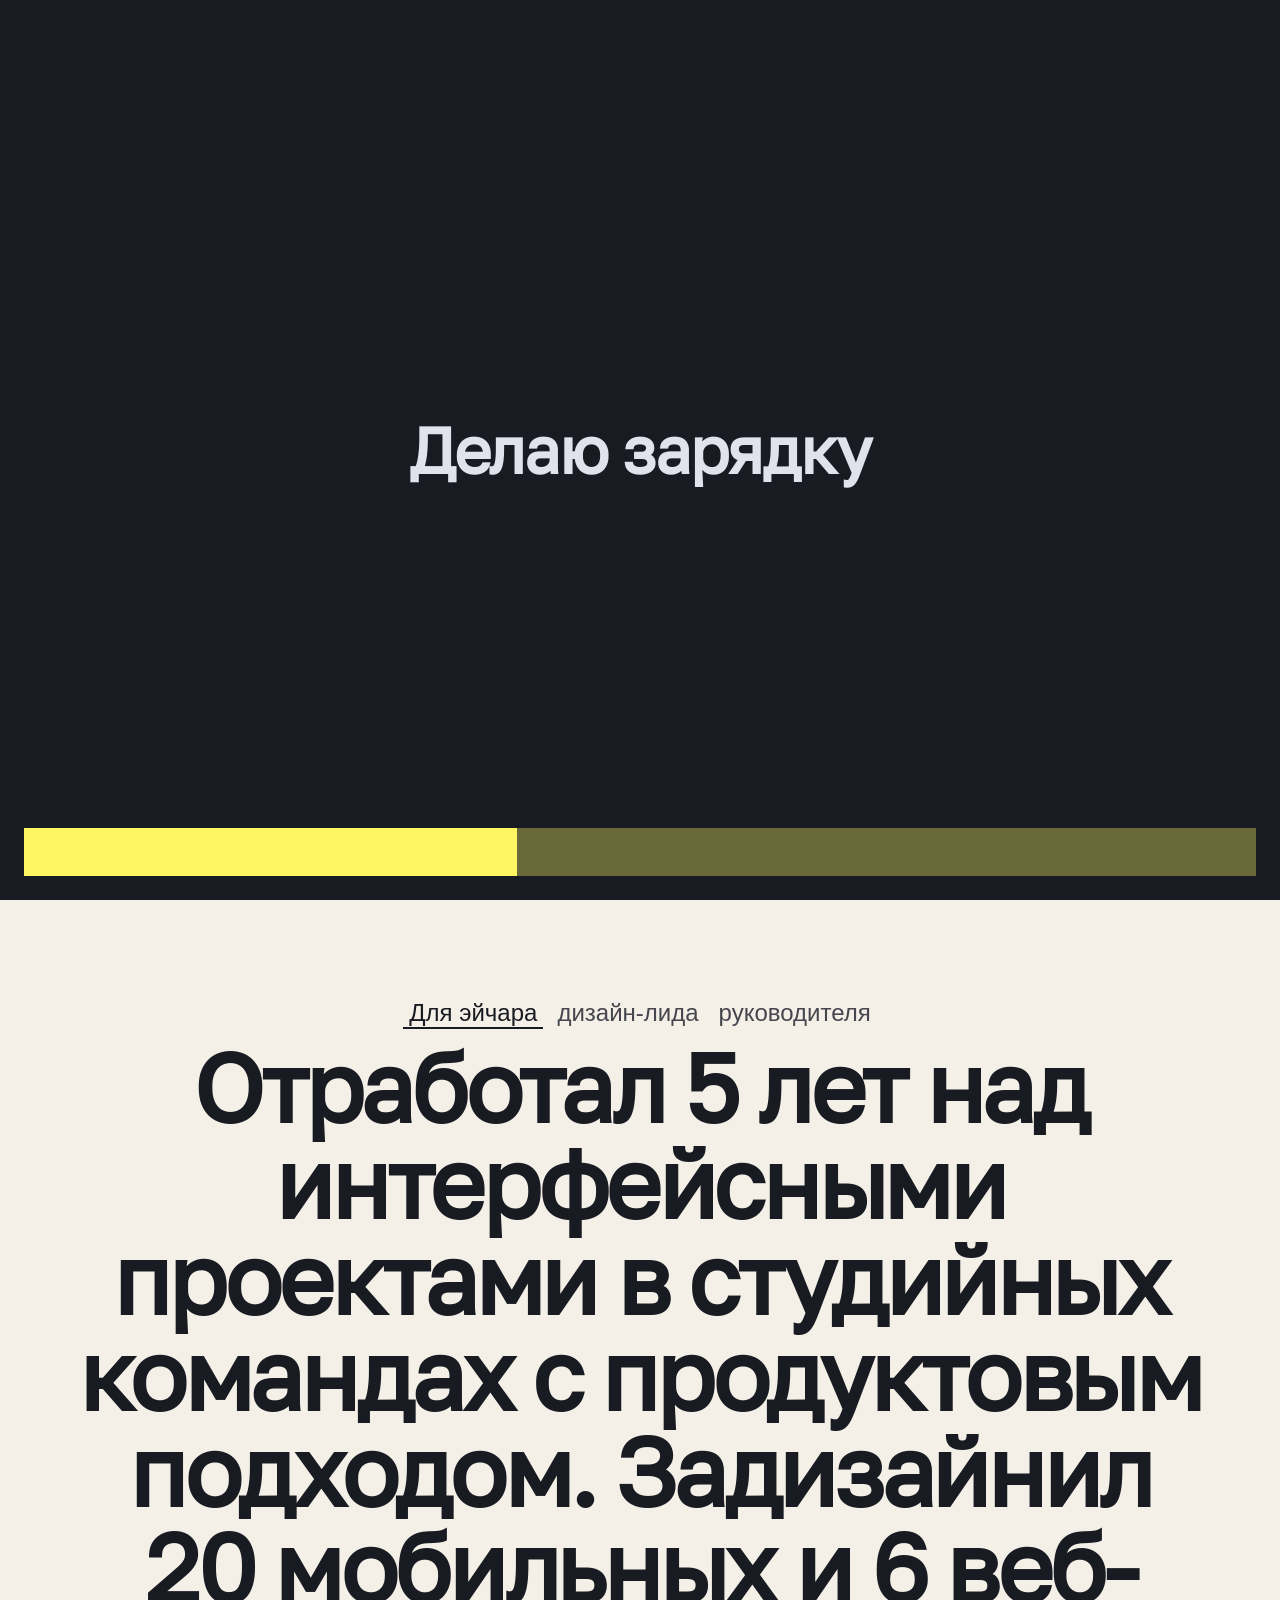
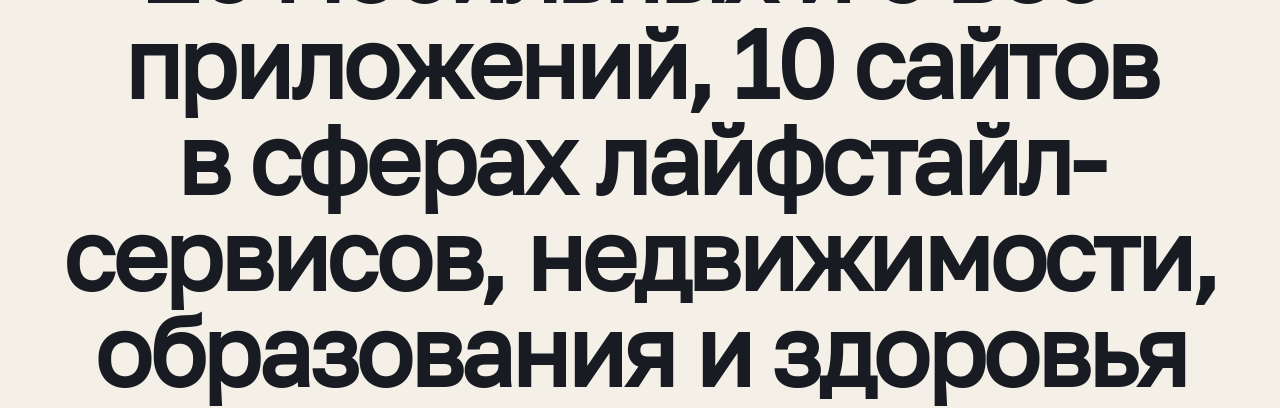
==== index.html @ 65108516 "Add tabbed text display for switching between viewer roles" ====
<!DOCTYPE html>
<html lang="ru">
  <head>
    <title>Евгений Смирнов</title>
    <meta charset="UTF-8" />
    <meta name="viewport" content="width=device-width, initial-scale=1.0" />
    <link rel="stylesheet" href="styles/settings.css" />
    <link rel="stylesheet" href="styles/tokens/palette.css" />
    <link rel="stylesheet" href="styles/tokens/colors.css" />
    <link rel="stylesheet" href="styles/tokens/scales.css" />
    <link rel="stylesheet" href="styles/layout.css" />
    <link rel="stylesheet" href="styles/style.css" />
    <link rel="stylesheet" href="styles/interactive.css" />
  </head>
  <body>
    <div class="overlay loading-screen dark">
      <div class="v-spacer l"></div>
      <div id="status-wrapper">
        <div id="statuses-belt"> 
        </div>
      </div>  
      <div class="progress-bar">
        <div class="progress-indicator"></div>
      </div>
    </div>
    <div id="introduction" class="wrapper ultra-wide">
      <figure id="introduction-video" class="video-player">
        <video class="long" playsinline>
          <source src="assets/video/about.webm" type="video/webm">
          <source src="assets/video/about.mp4" type="video/mp4">
          <p>
            Видео обо мне не загрузилось. Можете посмотреть его на
            <a href="https://youtu.be/fUEUgPn6CEM">YouTube</a>.
          </p>  
        </video>
        <video class="loop" muted autoplay loop playsinline poster="assets/images/LoopPreview.avif">
          <source src="assets/video/aboutLoop.webm" type="video/webm">
          <source src="assets/video/aboutLoop.mp4" type="video/mp4">
          <p>
            Видео обо мне не загрузилось. Можете посмотреть его на
            <a href="https://youtu.be/fUEUgPn6CEM">YouTube</a>.
          </p>  
        </video>
        <div class="video-controls">
          <button type="button" class="video-play-toggle" aria-label="Play">
            <div class="button-icons-wrapper">
            <svg id="play" xmlns="http://www.w3.org/2000/svg" fill="none" viewBox="1 0 64 64"><path fill="#fff" d="M20.935 47.023V16.577q0-1.06.68-1.674a2.3 2.3 0 0 1 1.584-.613 2.6 2.6 0 0 1 1.23.313L48.384 29.91q.523.366.79.83.27.463.27 1.06 0 .598-.27 1.06-.267.465-.79.83L24.43 48.997q-.314.164-.621.23a3 3 0 0 1-.611.067q-.904 0-1.583-.601-.68-.602-.68-1.67"/></svg>
            <svg id="pause" xmlns="http://www.w3.org/2000/svg" fill="none" viewBox="0 0 64 64"><path fill="#fff" d="M41.362 51.4q-1.879 0-3.216-1.339t-1.337-3.219V17.158q0-1.88 1.337-3.22 1.338-1.338 3.216-1.338h3.667q1.878 0 3.212 1.339 1.334 1.34 1.334 3.219v29.684q0 1.88-1.334 3.22-1.334 1.338-3.213 1.338zm-22.385 0q-1.878 0-3.215-1.339t-1.337-3.219V17.158q0-1.88 1.337-3.22Q17.1 12.6 18.977 12.6h3.667q1.88 0 3.213 1.339 1.335 1.34 1.335 3.219v29.684q0 1.88-1.335 3.22-1.334 1.338-3.213 1.338z"/></svg>
            </div>
          </button>
          <p></p>
        </div>
      </figure>
    </div>
    <div class="v-spacer xl"></div>
    <div class="wrapper"> 
      <div class="tablist" role="tablist"> 
        <button id="hr" type="button" role="tab" class="text tab" aria-label="Заголовок для эйчара" aria-selected="true">Для эйчара</button>
        <button id="design-lead" type="button" role="tab" class="text tab" aria-label="Заголовок для дизайн-лида" aria-selected="false">дизайн-лида</button>
        <button id="head-manager" type="button" role="tab" class="text tab" aria-label="Заголовок для руководителя" aria-selected="false">руководителя</button>
      </div>
      <div class="v-spacer s"></div>
      <p id="introduction-display" class="display"></p>
    </div>
    <script src="scripts/loadingScreen.js"></script>
    <script src="scripts/videoPlayer.js"></script>
    <script src="scripts/main.js"></script>
  </body>
</html>
---- styles/settings.css ----
/* Шрифт */

@font-face {
	font-family: 'GolosTextVF';
  src: url('../fonts/golos-text_vf.woff2') format('woff2'), url('../fonts/golos-text_vf.woff') format('woff');
	font-weight: normal;
	font-style: normal;
}

:root {
  --density: 1.2;
}

body {
  font-family: 'GolosTextVF';
  font-size: 16px;
  line-height: var(--density);
}


/*html {
  --mobile-viewport-min: 320;
  --mobile-desktop-breakpoint: 768;
  --desktop-viewport-max: 1500;

  --mobile-font-size-min: 16;
  --mobile-font-size-max: 32;
  
  --desktop-font-size-min: 12;
  --desktop-font-size-max: 24;

  font-size: calc(var(--mobile-font-size-min) * 1px);
  line-height: 1.2;

  @media (min-width: 320px) {    
    font-size: calc(var(--mobile-font-size-min) * 1px + (var(--mobile-font-size-max) - var(--mobile-font-size-min)) * ((100vw - var(--mobile-viewport-min) * 1px) / (var(--mobile-desktop-breakpoint) - var(--mobile-viewport-min))));
  }

  @media (min-width: 768px) {    
    font-size: calc(var(--desktop-font-size-min) * 1px + (var(--desktop-font-size-max) - var(--desktop-font-size-min)) * ((100vw - var(--mobile-desktop-breakpoint) * 1px) / (var(--desktop-viewport-max) - var(--mobile-desktop-breakpoint))));
  }

  @media (min-width: 1500px) {    
    font-size: calc(var(--desktop-font-size-max) * 1px);
  }
}*/
---- styles/tokens/palette.css ----
/* Палитра — постоянные цветовые токены, которые называются по цвету и хранят его RGB-значение. На них ссылются семантические токены из colors.css.*/

:root {
  --white: rgb(255, 255, 255);
  --black: rgb(0,0,0);
  --purple: rgb(180,30,210);
  --yellow: rgb(253,246,98);
  --blue-900: rgb(0, 122, 255);
  --blue-100: rgb(152, 204, 255);
  --green-900: rgb(23,128,56);
  --green-100: rgb(156,212,159);
  --gray-900: rgb(25,27,34);
  --gray-800: rgb(46,48,56);
  --gray-700: rgb(69,70,78);
  --gray-600: rgb(92,94,102);
  --gray-500: rgb(117,119,127);
  --gray-400: rgb(143,144,153);
  --gray-300: rgb(170,170,180);
  --gray-200: rgb(197,198,207);
  --gray-100: rgb(226,226,236);
  --gray-100-warm: rgb(244,240,231);
}
---- styles/tokens/colors.css ----
/*Семантические цветовые токены — для чего используются, так и называются. Ссылаются на значение из palette.css*/

:root {
    color-scheme: light;
    --surface: var(--gray-100-warm);
    --on-surface: var(--gray-900);
    --on-surface-variant: var(--gray-700);
    --primary: var(--purple);
    --on-primary: var(--white);
    --available: var(--green-900);
    --link: var(--blue-900);
    --mark: var(--yellow);
    --on-mark: var(--gray-900);
}

.dark {
    color-scheme: dark;
    --surface: var(--gray-900);
    --on-surface: var(--gray-100);
    --on-surface-variant: var(--gray-300);
    --primary: var(--yellow);
    --on-primary: var(--gray-900);
    --available: var(--green-100);
    --link: var(--blue-100);
    --mark: var(--yellow);
    --on-mark: var(--gray-900);
}
---- styles/tokens/scales.css ----
:root {
  --spacer-s: calc(var(--density) * 0.5rem);
  --spacer-m: calc(var(--density) * 1.5rem);
  --spacer-l: calc(var(--density) * 2.5rem);
  --spacer-xl: calc(var(--density) * 5rem);
  --spacer-xxl: calc(var(--density) * 10em);

  --font-weight-emphasis:700;
  --font-weight-default:500;

  --gap-s: 0.5rem;
  --gap-m: 1rem;
  --gap-l: 1.5rem;

  --radius-s: 0.2em;
  --radius-m: 0.3em;
  --radius-pill: 9999px;

  --border-width-s: 1px;
  --border-width-m: 2px;

  --duration-instant: 0s;
  --duration-fast: 0.15s;
  --duration-base: 0.5s;
  --easing-base: ease;
}
---- styles/layout.css ----
.wrapper {
  position: relative;
  width: 100%;
  margin: 0 auto;
  padding: 0 1.5em;
  @media (max-width: 768px) {
    padding: 1em;
  }
  &.ultra-wide {
    padding:0;
  }
}

.text-width {
  max-width: 80%;
  @media (max-width: 768px) {
    max-width: 100%;
  }
} 

.v-spacer {
  display: block; 
  height: var(--spacer-s);

  &.s {
    height: var(--spacer-s);
  }
  &.m {
    height: var(--spacer-m);
    @media (max-width: 768px) {
      height: var(--spacer-s);    
    }
  }
  &.l {
    height: var(--spacer-l);
    @media (max-width: 768px) {
      height: var(--spacer-m);
    }
  }
  &.xl {
    height: var(--spacer-xl);
    @media (max-width: 768px) {
      height: var(--spacer-l);
    }
  }
  &.xxl {
    height: var(--spacer-xxl);
    @media (max-width: 768px) {
      height: var(--spacer-xl);
    }
  }
}

.overlay {
  position: fixed;
  padding: 1.5em;
  inset: 0;
  width: 100%;
  height: 100vh;
  background-color: var(--surface);
  color: var(--on-surface);
  text-align: center;
  z-index: 9999;
  pointer-events: auto;
  &.loading-screen {
    display: flex;
    flex-direction: column;
    justify-content: space-between;
    align-items: center;
  }
  &.contacts {
    display: flex;
    flex-direction: column;
    justify-content: center;
    align-items: center;
  }
  &.error {
  }
}
---- styles/style.css ----
* {
  box-sizing: border-box;
}

body {
  margin: 0;
  color: var(--on-surface);
  background-color: var(--surface);
  scroll-behavior: smooth;
  
  &.is-loading {
    overflow: hidden;
    height: 100vh;
    touch-action: none;

    & .video-player {
      pointer-events: none;
    }
  }
}

figure {
  margin: 0;
}

video {
  width: 100%;
  height: 100%;
  object-fit: cover;
}

h1,
h2,
h3,
h4,
h5,
h6 {
  margin: 0;
  font-weight: var(--font-weight-emphasis);
}

h1 {
  font-size: 4em;
  letter-spacing: -0.02em;
  line-height: calc(var(--density) / 1.2);
  margin-bottom: 0.5em;

  @media (max-width: 768px) {
    font-size: 1.5em;
  }
}

h2 {
  font-size: 2.25em;
  line-height: calc(var(--density) / 1.2);
  margin-bottom: 0.5em;
}

h3 {
  font-size: 1em;
  line-height: var(--density);
}

p {
  margin-top: 0;
  margin-bottom: calc(var(--density) * 0.4em);

  &.loud {
    font-size: 2.25em;
    line-height: 1.2;
  }

  &.display {
    font-size: 6em;
    line-height: 1;
    letter-spacing: -0.035em;
    font-weight: var(--font-weight-emphasis);

    @media (max-width: 767px) {
      &.display {
        font-size: 3em;
        letter-spacing: -0.02em;
      }
    }

    @media (max-width: 548px) {
      &.display {
        font-size: 2.5em;
      }
    }
  }
}

a {
  color: var(--on-surface);
  text-decoration: underline;
  will-change: color;
  text-decoration-thickness: var(--border-width-s);
  text-underline-offset: 0.2em;
  text-decoration-skip-ink: none;
  text-decoration-color: color-mix(in srgb, var(--on-surface) 35%, transparent);
  transition:
  color var(--duration-fast) var(--easing-base),
  text-decoration var(--duration-fast) var(--easing-base);

  &:hover {
    color: var(--primary);
    text-decoration-color: var(--primary);
    transition:
      color var(--duration-instant) var(--easing-base),
      text-decoration var(--duration-instant) var(--easing-base);
  }
}

mark {
  color: var(--on-mark);
  background-color: var(--mark);
}

button {
  &.text {
    color: var(--on-surface);
    font-size: 1.5em;
    line-height: 1.3;
    text-align: center;
    background-color: transparent;
    border: none;
    cursor: pointer;
    position: relative;
    overflow: hidden;
    isolation: isolate;
    transition: color var(--duration-fast) var(--easing-base);
    
    &:hover {
      color: var(--primary);
      transition: color var(--duration-instant) var(--easing-base);
    }
    
    &.tab {
      color: var(--on-surface-variant);
      
      &:hover {
        color: var(--primary);
        transition: color var(--duration-instant) var(--easing-base);
      }
      
      &.selected {
        color: var(--on-surface);
        box-shadow: inset 0 calc(var(--border-width-m)* -1) 0 var(--on-surface);
      }
    }
  }
}

.tablist {
  display: flex;
  flex-direction: row;
  justify-content: center;
  gap: var(--gap-s);
  
  @media (max-width: 768px) {
    flex-wrap: wrap;
    justify-content: flex-start;
  }
}

#introduction-display {
  text-align: center;

  @media (max-width: 768px) {
    text-align: left;
  }
}
---- styles/interactive.css ----
/* Стили элементов, которыми я управляю из JavaScript */
.overlay {
    transition: transform 0.5s ease-in-out;
}

#status-wrapper {
    overflow: hidden;
    & #statuses-belt {
        width: 100%;
        height: 100%;
        display: flex;
        flex-direction: column;
        align-items: center;
        transform: translateY(100%);
        transition: transform 0.25s ease-in-out;
        & h1 {
            margin: 0.2em 0;
        }
    }
}

.progress-bar {
    width: 100%;
    height: 3em;
    background-color: color-mix(in srgb, var(--primary) 35%, transparent);
    overflow: hidden;

    @media (max-width: 768px) {
    height: 2em;
    }
    
    & .progress-indicator {
        width: 0%;
        height: 100%;
        background-color: var(--primary);
        transition: width 0.25s ease-in-out;
    }
}

.video-player {
  width: 100%;
  position: relative;
  height: 100vh;

    & .long {
     position: absolute;
     left: 0;
     top: 0;
     opacity: 0;
     transition: opacity 0.2s ease-in-out;
    }

    & .video-controls {
        position: absolute;
        display: flex;
        flex-direction: column;
        justify-content: center;
        align-items: center;
        gap: 0.5em;
        top: 50%;
        left: 50%;
        transform: translate(-50%, -50%);
        transition: opacity 0.2s ease-in-out, transform 0.2s ease-in-out;
        z-index:1;
        
        & .video-play-toggle {
          display: flex;
          justify-content: center;
          padding: 1.5em;
          background-color: color-mix(in srgb, var(--black) 60%, transparent);
          border-radius: 50%;
          border: none;
          cursor: pointer;
    
          & .button-icons-wrapper {
            position: relative;
            width: 5em;
            height: 5em;
    
            & svg {
              inset: 0;
              width: 100%;
              height: 100%;
              position: absolute;
              display: block;
              fill: var(--white);
              opacity: 0;
              transition: opacity 0s ease-in-out;
              }
    
              & #play {
                  opacity: 1;
              }
          }
        }

        & p {
            color: var(--white);
            text-align: center;
        }
    }

    &.is-playing {
        & .video-controls {
            opacity: 0;
            transform: translate(-50%, -50%) scale(0.5);
            transform-origin: center;
            transition: opacity 0.2s ease-in-out, transform 0.2s ease-in-out;
        }

        & .video-play-toggle .button-icons-wrapper #play {
            opacity: 0;
            transition: opacity 0s ease-in-out;
        }

        & .video-play-toggle .button-icons-wrapper #pause {
            opacity: 1;
            transition: opacity 0s ease-in-out;
        }
        
        & .long {
            opacity: 1;
            transition: opacity 0.2s ease-in-out;
        }
    }
}
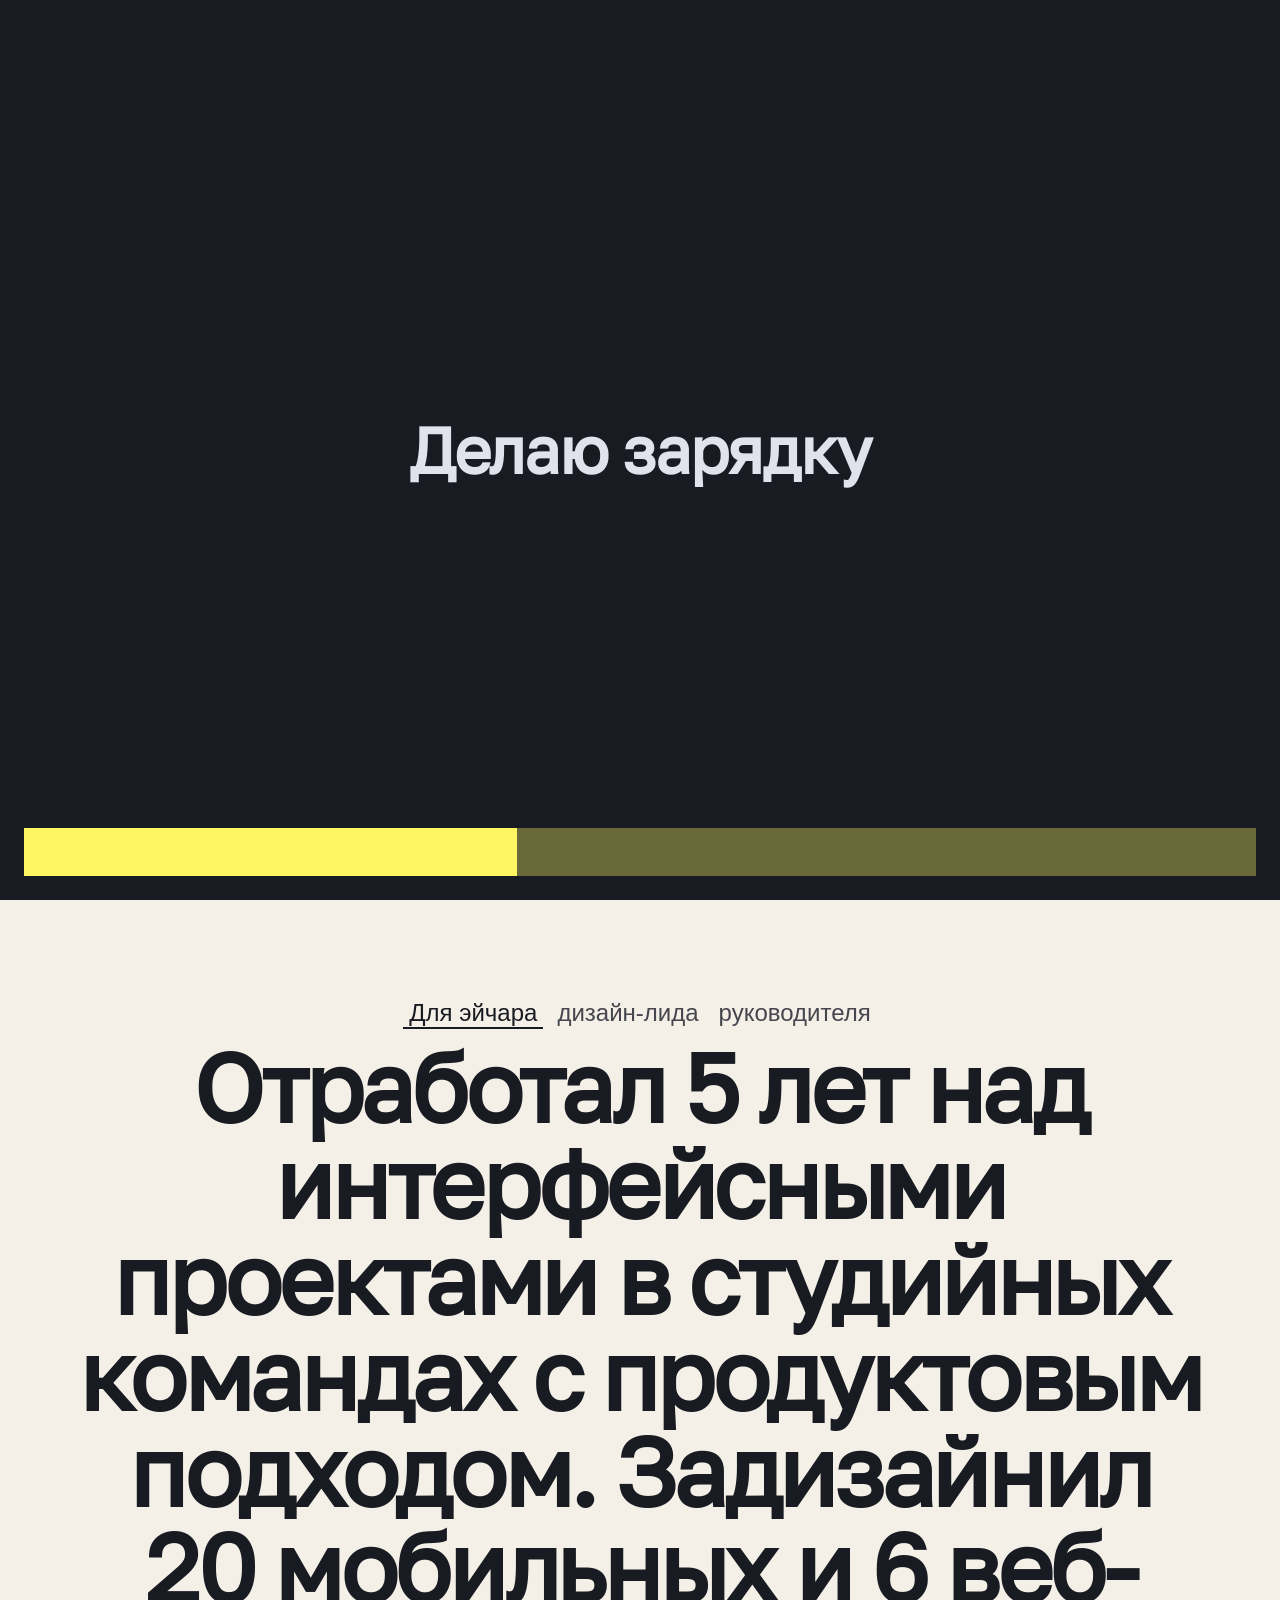
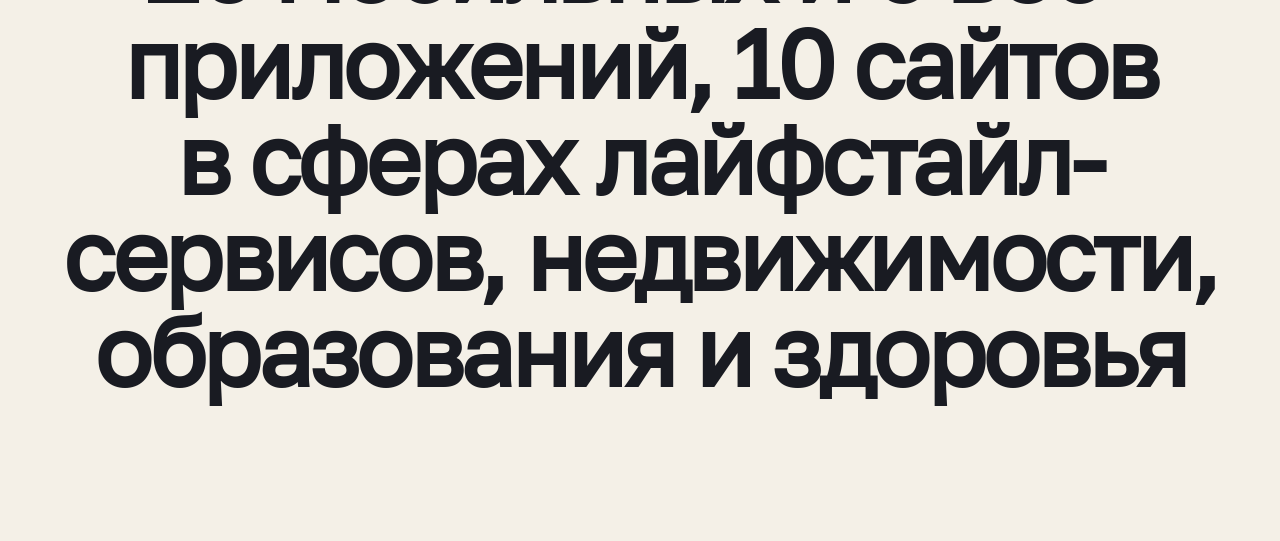
==== commit 3b715b6a: "Refactor code structure for improved readability and maintainability. Add page icon." ====
--- a/index.html
+++ b/index.html
@@ -4,6 +4,8 @@
     <title>Евгений Смирнов</title>
     <meta charset="UTF-8" />
     <meta name="viewport" content="width=device-width, initial-scale=1.0" />
+    <link rel="icon" href="assets/favicon/favicon.ico" sizes="any">
+    <link rel="apple-touch-icon" href="assets/favicon/apple-touch-icon.png">
     <link rel="stylesheet" href="styles/settings.css" />
     <link rel="stylesheet" href="styles/tokens/palette.css" />
     <link rel="stylesheet" href="styles/tokens/colors.css" />
@@ -62,6 +64,10 @@
       <div class="v-spacer s"></div>
       <p id="introduction-display" class="display"></p>
     </div>
+    <div class="v-spacer xl"></div>
+    <div id="logos" class="wrapper">
+
+    </div>
     <script src="scripts/loadingScreen.js"></script>
     <script src="scripts/videoPlayer.js"></script>
     <script src="scripts/main.js"></script>
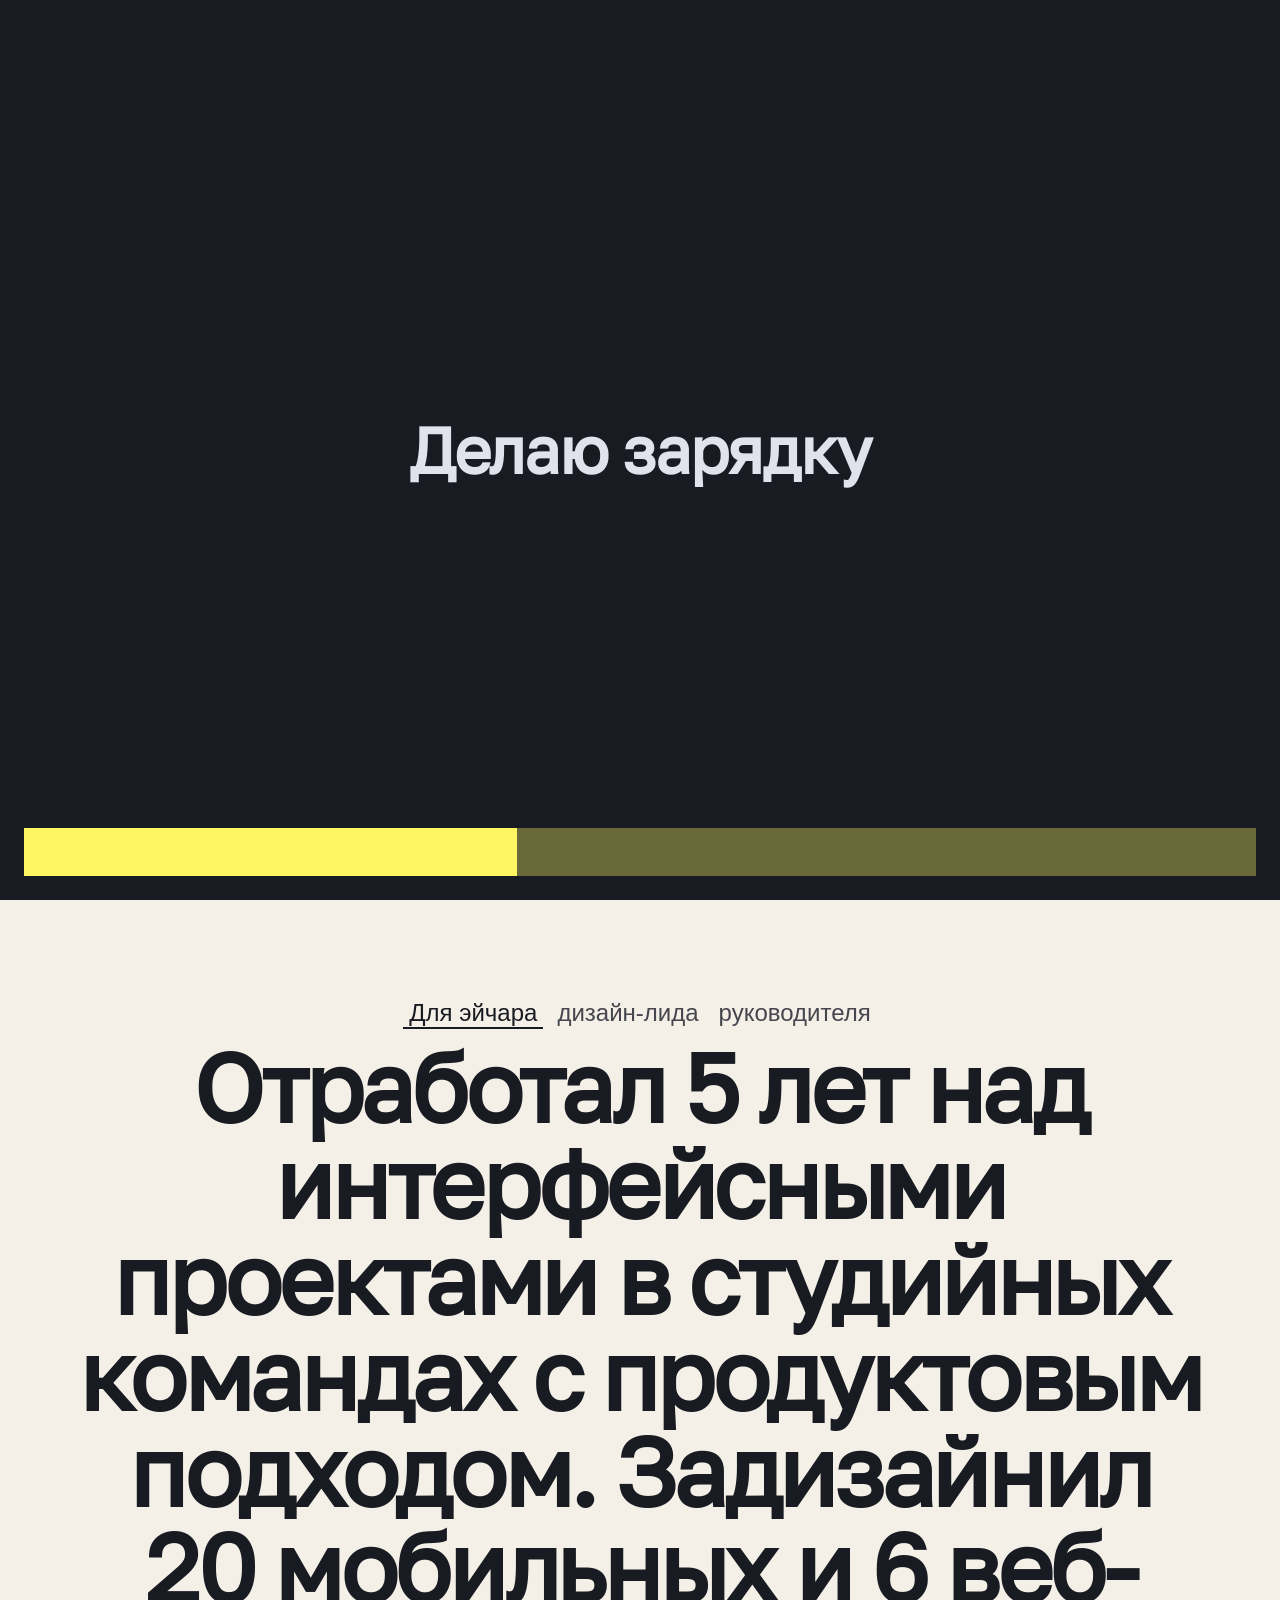
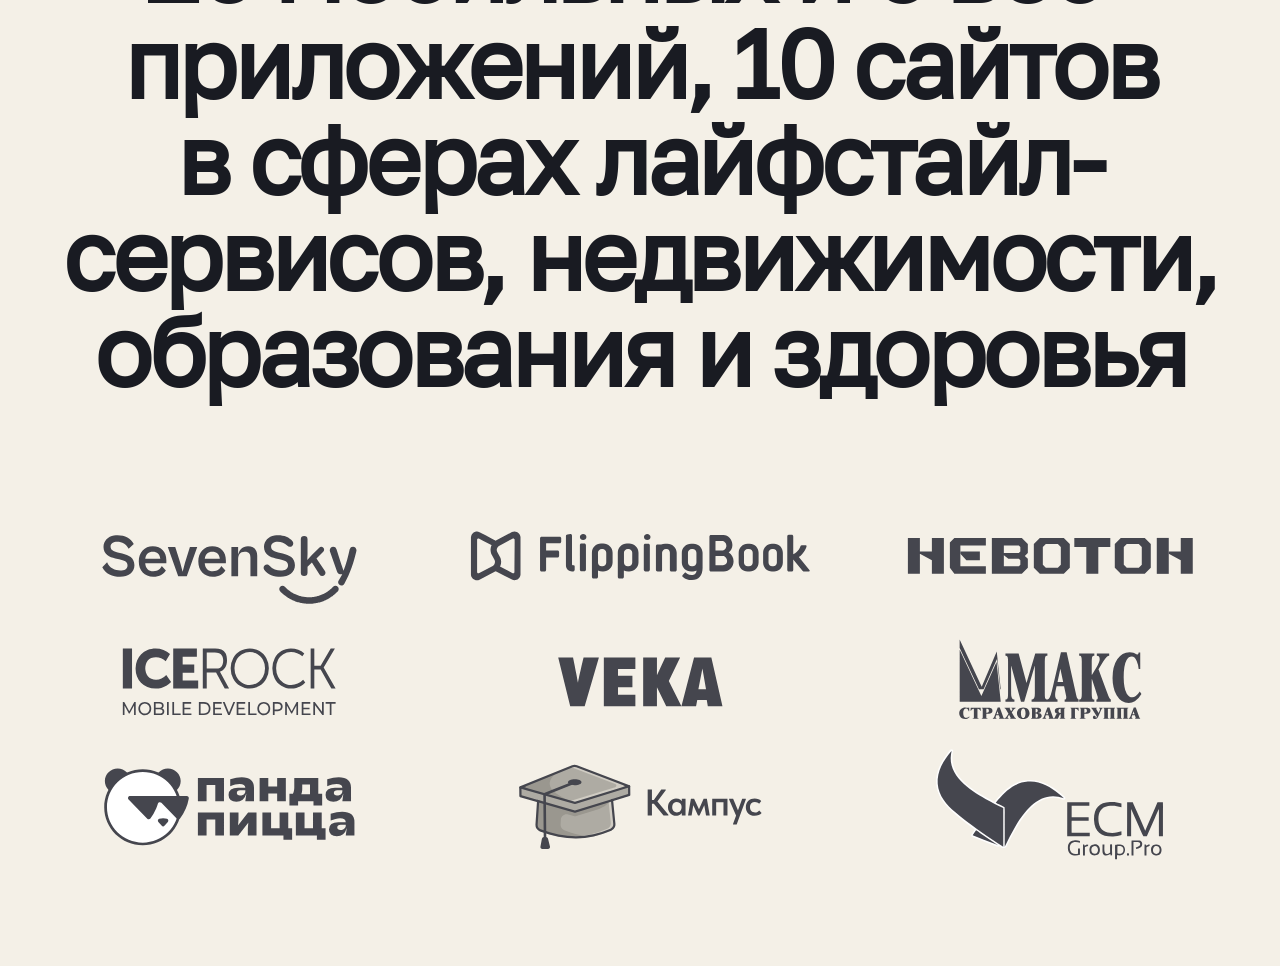
==== commit fc1e867e: "I have been added a logos' section to the main scene" ====
--- a/index.html
+++ b/index.html
@@ -64,10 +64,19 @@
       <div class="v-spacer s"></div>
       <p id="introduction-display" class="display"></p>
     </div>
+    <div class="v-spacer l"></div>
+    <div id="logos" class="wrapper">
+      <svg xmlns="http://www.w3.org/2000/svg" fill="none" viewBox="0 0 640 196"><g fill="#45464e"><path d="m122 115.633 7.487-7.588c3.369 9.172 12.83 12.743 20.504 12.743 6.278 0 11.332-2.247 11.332-7.963 0-6.091-5.054-7.775-13.204-9.546l-5.903-1.311c-8.856-1.871-18.287-5.889-18.344-17.71-.044-9.158 7.141-16.703 16.227-17.884 14.197-1.828 25.745 2.995 30.958 13.017l-7.963 7.588c-3.47-7.775-10.209-11.145-17.883-11.145-5.99 0-10.295 2.808-10.295 7.589 0 5.529 4.305 7.487 11.144 9.172l7.027 1.684c10.021 2.434 19.006 6.365 19.006 18.359 0 11.332-9.546 17.883-22.289 17.883-11.98 0-22.937-4.305-27.819-14.888zm56.875-8.798c0-14.327 8.899-23.787 21.728-23.787 13.679 0 21.253 9.086 21.253 21.728v4.593h-32.959c.561 8.15 5.342 12.556 12.556 12.556 7.962 0 11.519-4.118 13.203-7.962l6.465 6.738c-3.47 5.241-9.647 9.835-19.755 9.835-13.578 0-22.476-9.46-22.476-23.686zm10.108-4.219h23.413c-.749-7.213-4.867-11.144-11.807-11.144-6.465 0-10.771 3.743-11.606 11.144m51.318 26.969-16.199-45.6h11.605l7.776 24.808 3.744 13.953 3.657-13.953 7.674-24.809h11.419l-16.3 45.601h-13.391zm31.36-22.75c0-14.327 8.899-23.787 21.728-23.787 13.679 0 21.253 9.086 21.253 21.728v4.593h-32.959c.562 8.15 5.342 12.556 12.556 12.556 7.962 0 11.519-4.118 13.203-7.962l6.466 6.738c-3.471 5.241-9.648 9.835-19.756 9.835-13.578 0-22.476-9.46-22.476-23.686zm10.108-4.219h23.413c-.749-7.213-4.867-11.144-11.807-11.144-6.465 0-10.771 3.743-11.606 11.144m41.455 26.969v-45.6h10.482v12.454c1.685-7.214 6.364-13.39 15.45-13.39s14.327 5.341 14.327 14.801v31.75H352.9v-28.582c0-5.615-1.872-9.46-8.899-9.46-7.674 0-10.295 4.968-10.295 12.455v25.558h-10.482zM374.93 112.839c2.203-2.231 5.759-1.915 7.761.476 4.42 5.298 11.49 7.458 17.48 7.458s11.332-2.246 11.332-7.962c0-6.091-5.054-7.776-13.204-9.547l-5.903-1.31c-8.87-1.872-18.301-5.875-18.359-17.696-.043-9.158 7.142-16.717 16.228-17.884 12.08-1.555 22.232 1.714 28.221 8.884 1.786 2.132 1.512 5.314-.504 7.229-2.26 2.16-5.802 1.843-7.861-.504-3.715-4.248-8.956-6.149-14.73-6.149s-10.295 2.808-10.295 7.589c0 5.529 4.305 7.487 11.144 9.172l7.027 1.684c10.021 2.434 19.006 6.365 19.006 18.359 0 11.332-9.546 17.883-22.289 17.883-10.439 0-20.086-3.268-25.63-11.087-1.44-2.03-1.181-4.824.576-6.595M431.402 124.344V72.091a5.242 5.242 0 0 1 10.482 0V95.59l-.374 8.797 7.487-8.236 11.145-10.9a4.46 4.46 0 0 1 3.125-1.281c4.017 0 6.004 4.881 3.124 7.674l-10.568 10.296 13.189 19.755c2.246 3.355-.158 7.862-4.205 7.862a5.06 5.06 0 0 1-4.29-2.391l-11.807-18.963-6.84 6.739v9.359a5.242 5.242 0 0 1-10.482 0zM494.829 144.229c-3.369 0-6.465-3.427-4.809-7.243l6.033-10.468-1.396.245a7.4 7.4 0 0 1-6.984-4.953L476.86 91.126c-1.239-3.499 1.368-7.156 5.068-7.156a5.39 5.39 0 0 1 5.126 3.743l7.041 22.103 3.873 11.202c4.334-10.67 7.085-21.325 9.633-33.261a5.41 5.41 0 0 1 5.169-3.787c3.73 0 6.35 3.686 5.126 7.213-3.7 15.537-8.884 33.305-18.603 50.137-.893 1.656-2.491 2.909-4.478 2.909zM485.398 144.632a5.13 5.13 0 0 1 3.615 1.498 5.05 5.05 0 0 1 1.496 3.614 5.13 5.13 0 0 1-1.962 4.028 6 6 0 0 1-.427.493q-.247.249-.526.462a4.99 4.99 0 0 1-.95.921 5.025 5.025 0 0 1-1.031.95 4.97 4.97 0 0 1-.954.842 5.01 5.01 0 0 1-1.028.876l-.076.082a5 5 0 0 1-.931.741l-.019.021a5 5 0 0 1-1.04.806c-.31.302-.658.563-1.036.775a5 5 0 0 1-1.084.772 5 5 0 0 1-1.019.696 5 5 0 0 1-1.054.701 5 5 0 0 1-1.159.726 5 5 0 0 1-1.05.624 5 5 0 0 1-1.058.613 5 5 0 0 1-1.134.626 5 5 0 0 1-1.156.599q-.507.331-1.086.535a5 5 0 0 1-1.164.547c-.36.216-.75.388-1.161.509q-.518.294-1.101.46a5 5 0 0 1-1.198.473q-.527.271-1.116.415-.569.283-1.205.42a5 5 0 0 1-1.114.367 5 5 0 0 1-1.199.371 5 5 0 0 1-1.233.343 5 5 0 0 1-1.13.292 5 5 0 0 1-1.225.292 5 5 0 0 1-1.159.251 5 5 0 0 1-1.212.24 5.2 5.2 0 0 1-1.185.208 5 5 0 0 1-1.216.192 5.2 5.2 0 0 1-1.246.163 5.3 5.3 0 0 1-1.11.13q-.558.128-1.153.13-.067-.001-.134-.004a5.2 5.2 0 0 1-.959.091 4 4 0 0 1-.219-.007q-.435.078-.891.079-.174-.001-.346-.014a5 5 0 0 1-.762.057q-.21-.001-.416-.019a5.3 5.3 0 0 1-1.173.024 4.977 4.977 0 0 1-1.229-.001 5 5 0 0 1-1.25-.032 5.105 5.105 0 0 1-1.169-.053 5.128 5.128 0 0 1-1.243-.081q-.072.003-.144.004-.524-.001-1.018-.103l-.076.002q-.558-.002-1.079-.116h-.03c-.419 0-.824-.052-1.212-.147q-.634-.016-1.219-.176a5 5 0 0 1-1.141-.191 5 5 0 0 1-1.233-.227 5 5 0 0 1-1.075-.215 5 5 0 0 1-1.297-.284 5 5 0 0 1-1.115-.278 5 5 0 0 1-1.142-.298 5 5 0 0 1-1.2-.341 5 5 0 0 1-1.125-.344 5 5 0 0 1-1.173-.387 5 5 0 0 1-1.114-.389 5 5 0 0 1-1.173-.437 5 5 0 0 1-1.099-.435 5 5 0 0 1-1.106-.456 5 5 0 0 1-1.127-.493 5 5 0 0 1-1.105-.508 5.2 5.2 0 0 1-1.101-.536 5.2 5.2 0 0 1-1.09-.556 5.2 5.2 0 0 1-1.108-.598 5.2 5.2 0 0 1-1.033-.586 5.2 5.2 0 0 1-1.05-.615 5.2 5.2 0 0 1-1.055-.645 5.2 5.2 0 0 1-1.044-.667 5.2 5.2 0 0 1-1.057-.71 5.3 5.3 0 0 1-1.013-.714 5.3 5.3 0 0 1-.96-.699 5.3 5.3 0 0 1-1.029-.779 5.3 5.3 0 0 1-.941-.737l-.032-.033a5.3 5.3 0 0 1-.861-.687q-.046-.046-.09-.094a5.3 5.3 0 0 1-.789-.64 6 6 0 0 1-.167-.176 5.3 5.3 0 0 1-.711-.587 5 5 0 0 1-.247-.267 5.5 5.5 0 0 1-.603-.511 5 5 0 0 1-.316-.347 5 5 0 0 1-.533-.46 5 5 0 0 1-.344-.379 5 5 0 0 1-.491-.427 5 5 0 0 1-.452-.519 5 5 0 0 1-.369-.33 5.1 5.1 0 0 1-1.498-3.614c0-1.411.576-2.678 1.498-3.614a5.1 5.1 0 0 1 3.614-1.498c1.411 0 2.678.576 3.614 1.498q.252.249.466.53a5 5 0 0 1 .705.703q.255.197.485.422.172.171.328.357.275.209.521.45.133.132.255.273a5.4 5.4 0 0 1 .769.685q.377.262.705.583l.091.094q.423.283.787.64l.032.033q.445.286.826.653.429.265.8.606c.315.182.612.396.882.639a5.2 5.2 0 0 1 .843.597q.443.24.83.557.464.237.872.557.466.226.877.536.475.218.893.523.49.215.923.522.457.193.865.467.481.189.911.466.48.177.911.442.492.17.932.43.48.157.914.399.502.149.954.394.51.144.973.385.479.128.916.341.518.123.989.345.484.108.929.304.516.103.989.304.485.09.933.264.523.083 1.005.264.535.075 1.028.253.446.06.865.192.57.05 1.098.217.488.044.944.177.533.032 1.031.168.492.026.956.141.494.012.96.113h.03q.524 0 1.018.102l.076-.002q.487.002.948.09l.147-.003q.417 0 .815.066.146-.009.293-.009.387 0 .758.056a5 5 0 0 1 .966.026 5 5 0 0 1 .978-.001 5 5 0 0 1 1.032-.019 5 5 0 0 1 1.037-.035 5 5 0 0 1 .985-.05q.431-.077.883-.078l.143.003q.447-.085.917-.088a5 5 0 0 1 1.108-.13q.463-.106.953-.125.481-.126.995-.155a5 5 0 0 1 1.02-.181q.47-.142.972-.192a5 5 0 0 1 1.034-.223q.455-.157.945-.227a5 5 0 0 1 1.047-.268q.452-.176.941-.263.454-.192.948-.293a5 5 0 0 1 1.031-.338q.447-.208.935-.327a5 5 0 0 1 1.016-.377q.436-.223.915-.361.474-.26 1.001-.418.448-.253.946-.413.433-.26.917-.43a5 5 0 0 1 .987-.487 5 5 0 0 1 .9-.465q.42-.292.895-.496.444-.326.955-.552a5 5 0 0 1 .964-.571q.392-.302.84-.526.423-.351.917-.608c.287-.246.601-.463.939-.642q.395-.347.857-.609.406-.377.889-.662.39-.377.855-.668l.036-.037a5 5 0 0 1 .843-.681q.046-.05.093-.098a5 5 0 0 1 .74-.612q.088-.1.181-.194.327-.326.709-.59.103-.119.213-.23.266-.266.57-.492.153-.186.322-.358a5 5 0 0 1 .515-.45q.179-.224.378-.428a5 5 0 0 1 .456-.403q.203-.266.437-.504a5.1 5.1 0 0 1 3.614-1.498"/></g></svg>
+      <svg xmlns="http://www.w3.org/2000/svg" fill="none" viewBox="0 0 640 196"><path fill="#45464e" d="M216.037 112.534h-.75c-1.05 0-1.65-.757-1.8-1.665v-44.51c0-1.363-1.049-2.423-2.399-2.423l-4.65.606c-1.8.151-2.4 1.06-2.4 2.422v45.57c0 6.358 5.1 9.689 9.449 9.689h2.1c1.2-.151 2.1-1.211 2.1-2.422v-5.45c0-1.06-.75-1.817-1.65-1.817m16.799-33.761h-4.65c-1.65 0-2.4 1.06-2.4 2.422v38.454c0 1.363 1.05 2.423 2.4 2.423h4.65c1.35 0 2.399-1.06 2.399-2.423V81.347c-.15-1.666-1.199-2.574-2.399-2.574m295.622.303h-3.449c-7.5 0-13.649 6.358-13.649 14.08v15.29c0 7.721 6.149 14.08 13.649 14.08h3.449c7.5 0 13.649-6.359 13.649-14.08V93.004c0-7.721-6.149-13.928-13.649-13.928m4.35 29.219c0 3.179-2.55 5.904-5.699 5.904h-1.65c-3.15 0-5.7-2.574-5.7-5.904V93.004c0-3.18 2.55-5.904 5.7-5.904h1.65c3.149 0 5.699 2.573 5.699 5.904zM230.886 63.936c-2.85 0-5.1 2.12-5.1 4.693 0 2.574 2.25 4.694 5.1 4.694s5.099-2.12 5.099-4.693c.15-2.574-2.249-4.694-5.099-4.694m-36.597 4.088h-28.347c-.9 0-2.25.757-2.25 2.422v49.658c0 1.362 1.05 2.422 2.4 2.422h4.649c1.35 0 2.4-1.06 2.4-2.422v-19.076q0-.454.45-.454h17.399c1.349 0 2.399-1.06 2.399-2.423v-6.055c0-1.363-1.05-2.423-2.399-2.423h-17.399q-.45 0-.45-.454V78.773q0-.454.45-.454h20.698c1.35 0 2.4-1.06 2.4-2.423v-5.601c0-1.211-1.05-2.271-2.4-2.271m389.514 52.534-16.798-20.741c8.399-5.602 11.849-15.594 11.999-16.502.15-.909-.15-1.817-1.5-1.817h-5.999c-1.65 0-1.8 1.363-2.25 2.27-.6.91-2.25 7.42-10.949 11.658V67.57c0-1.363-1.05-2.423-2.4-2.423h-4.65c-1.499 0-2.249 1.212-2.249 2.423v52.382c0 1.363 1.049 2.423 2.249 2.423h4.65c1.35 0 2.4-1.06 2.4-2.423V103.45l14.398 17.562c.45.454 1.35 1.514 1.95 1.514h8.099c1.2-.152 1.5-1.514 1.05-1.968M302.579 78.773h-3.599c-7.8 0-14.099 6.359-14.099 14.08v38.151c0 1.363 1.05 2.422 2.4 2.422h4.649c1.35 0 2.4-1.059 2.4-2.422v-10.295c2.25 1.06 4.65 1.514 7.049 1.514h1.2c7.8 0 14.549-6.056 14.549-13.928V93.004c0-7.873-6.749-14.231-14.549-14.231m4.8 29.673c0 3.179-2.7 5.905-5.85 5.905h-1.2c-3.299 0-5.849-2.726-5.849-5.905V93.004c0-3.18 2.7-5.904 5.849-5.904h1.2c3.3 0 5.85 2.725 5.85 5.904zm54.745-29.522h-3.6c-2.25 0-4.349.454-6.149 1.363-.3-.152-.6-.152-.9-.152h-4.8c-1.35 0-2.4 1.06-2.4 2.423v37.394c0 .606.3 1.211.75 1.666s1.05.757 1.65.757h4.8c.6 0 1.2-.303 1.65-.606.45-.454.75-1.06.75-1.817V93.307c0-3.33 2.699-6.056 5.999-6.056h1.2c3.3 0 4.949 2.725 4.949 6.056v26.645c0 1.363 1.05 2.423 2.4 2.423h5.85c1.35 0 2.399-1.06 2.399-2.423V93.307c-.15-8.024-6.599-14.383-14.548-14.383m128.388.152h-3.45c-7.649 0-13.798 6.358-13.798 14.08v15.29c0 7.721 6.149 14.08 13.798 14.08h3.45c7.649 0 13.799-6.359 13.799-14.08V93.004c0-7.721-6.15-13.928-13.799-13.928m4.65 29.219c0 3.179-2.55 5.904-5.85 5.904h-1.95c-3.149 0-5.849-2.574-5.849-5.904V93.004c0-3.18 2.55-5.904 5.849-5.904h1.95c3.15 0 5.85 2.573 5.85 5.904zm-92.542-29.37h-3.6c-7.949 0-14.398 6.358-14.398 14.079v15.291c0 7.872 6.599 14.08 14.548 14.08h1.2c2.7 0 4.8-.303 7.2-1.666 0 4.845-3.75 7.116-7.2 7.116-5.849.151-8.699-3.18-9.299-3.634s-1.2-.605-1.8 0l-3.299 3.785c-.6.606-.9 1.665 0 2.574 0 0 5.099 5.299 13.198 5.147h1.2c10.799 0 16.649-7.418 16.649-18.773v-23.92c-.15-7.873-6.45-14.08-14.399-14.08m4.8 29.37c0 3.179-2.7 5.904-6 5.904h-1.2c-3.299 0-5.999-2.574-5.999-5.904V93.004c0-3.18 2.7-5.904 5.999-5.904h1.2c3.3 0 6 2.573 6 5.904zm-76.643-44.359c-2.85 0-5.1 2.12-5.1 4.693 0 2.574 2.25 4.694 5.1 4.694s5.099-2.12 5.099-4.693c0-2.574-2.4-4.694-5.099-4.694m1.65 14.988h-4.65c-1.65 0-2.4 1.06-2.4 2.423V119.8c0 1.362 1.05 2.422 2.4 2.422h4.65c1.349 0 2.399-1.06 2.399-2.422V81.347c-.15-1.666-1.2-2.423-2.399-2.423m125.238 13.929c3.6-2.725 5.849-6.965 5.849-11.81 0-8.023-6.299-15.593-14.098-15.593h-19.348c-1.35 0-2.4 1.06-2.4 2.422v52.08c0 1.363 1.05 2.423 2.4 2.423h19.948c8.399 0 15.298-7.116 15.298-15.897 0-5.753-2.999-10.9-7.649-13.625M437.117 75.29q0-.454.45-.454h9.449c3.9 0 7.049 3.33 7.049 7.267 0 4.087-3.149 7.57-7.049 7.57h-9.449q-.45 0-.45-.455zm11.699 37.243h-11.249q-.45 0-.45-.454V98.454q0-.454.45-.454h11.249c3.599 0 6.449 4.239 6.449 8.024 0 3.633-2.85 6.51-6.449 6.51M262.233 78.773h-3.6c-7.799 0-14.098 6.359-14.098 14.08v38.151c0 1.363 1.05 2.422 2.399 2.422h4.65c1.35 0 2.4-1.059 2.4-2.422v-10.295c2.25 1.06 4.649 1.514 7.049 1.514h1.2c7.799 0 14.549-6.056 14.549-13.928V93.004c0-7.873-6.75-14.231-14.549-14.231m4.65 29.673c0 3.179-2.7 5.905-5.85 5.905h-1.2c-3.3 0-5.849-2.726-5.849-5.905V93.004c0-3.18 2.699-5.904 5.849-5.904h1.2c3.3 0 5.85 2.725 5.85 5.904zM123.946 60q-2.25 0-4.05.908L95.598 73.626c-.15.15-.75.454-.9.605L86.6 69.992l-6.3-3.33-10.948-5.602a8.7 8.7 0 0 0-3.9-.909c-4.65 0-8.4 3.331-9.15 7.721-.299.455-.299.757-.299 1.212v58.287c.45 4.844 4.5 8.629 9.3 8.629q2.249 0 4.049-.908l24.298-12.717c.15-.152.75-.455.9-.606l12.148 6.358 2.25 1.212 10.949 5.601q1.8.909 4.05.909c4.649 0 8.399-3.331 9.149-7.722.15-.454.15-.756.15-1.211V68.629c-.3-4.844-4.35-8.478-9.299-8.629m-33.897 53.594L68.3 125.1c-.15.151-.45.151-.75.151-1.05 0-1.95-.908-1.95-1.968V72.868c0-1.06.9-1.968 1.95-1.968.3 0 .45 0 .75.152l7.2 3.785 12.298 6.358.45.152-.45.908c0 .151-.15.303-.15.454-.15.303-.15.454-.3.757s-.15.757-.3 1.06c0 .151-.15.454-.15.757v.303l-.15.605c-.15.909-.3 1.968-.15 3.028.15 3.18 1.05 6.207 2.7 8.63l3.15 5.753c.6 1.059.9 2.271 1.05 3.482 0 2.725-1.35 5.147-3.45 6.51m33.747 3.33v6.207c0 1.06-.9 1.969-1.95 1.969-.3 0-.45 0-.75-.152l-7.199-3.785-12.599-6.51c.3-.605.45-1.059.75-1.665v.151l.15-.302v-.152q.9-2.725.9-5.904c-.15-3.179-1.05-6.207-2.7-8.63l-3.15-5.753c-.6-1.06-.9-2.27-1.05-3.482-.15-2.725 1.35-5.147 3.45-6.51L121.396 70.9c.15-.151.45-.151.75-.151 1.05 0 1.95.908 1.95 1.968v6.207z"/></svg>
+      <svg xmlns="http://www.w3.org/2000/svg" fill="none" viewBox="0 0 640 196"><path fill="#45464e" d="M135.389 91h-18.694v3.5l18.694 10.5v21h18.695V70h-18.695zM116.695 70H98v56h18.695zM210.168 91h-30.379v3.5l9.348 10.5h21.031z"/><path fill="#45464e" d="M179.789 81.667v32.666h39.727V126h-49.074l-7.01-9.333V77l7.01-7h49.074v11.667z"/><path fill="#45464e" fill-rule="evenodd" d="M228.863 70v56H275.6l9.347-9.333v-14L280.274 98l4.673-4.667v-14L275.6 70zm42.063 11.667h-23.368v11.666h23.368L273.263 91v-7zm-16.358 21-7.01-5.834v17.5h23.368l2.337-2.333v-7l-2.337-2.333zM303.642 70h37.39l9.347 9.333v37.334L341.032 126h-37.39l-9.347-9.333V79.333zm28.042 9.333L336.358 84v28l-4.674 4.667h-18.695L308.316 112V84l4.673-4.667z" clip-rule="evenodd"/><path fill="#45464e" d="M394.779 126h-18.695V84h-18.695V70h56.085v14h-18.695z"/><path fill="#45464e" fill-rule="evenodd" d="M429.832 70h37.389l9.347 9.333v37.334L467.221 126h-37.389l-9.348-9.333V79.333zm28.042 9.333L462.547 84v28l-4.673 4.667h-18.695L434.505 112V84l4.674-4.667z" clip-rule="evenodd"/><path fill="#45464e" d="M523.305 91h-18.694v3.5l18.694 10.5v21H542V70h-18.695z"/><path fill="#45464e" d="M504.611 70h-18.695v56h18.695z"/></svg>
+      <svg xmlns="http://www.w3.org/2000/svg" fill="none" viewBox="0 0 640 196"><path fill="#45464e" fill-rule="evenodd" d="M336.641 104.209c-4.503-2.737-8.197-6.693-10.685-11.44a33.67 33.67 0 0 1-3.852-16.05 31.8 31.8 0 0 1 3.852-15.57c2.521-4.63 6.215-8.462 10.685-11.084 9.46-5.42 20.954-5.42 30.414 0 4.468 2.619 8.156 6.453 10.665 11.085a31.97 31.97 0 0 1 3.831 15.568 33.8 33.8 0 0 1-3.831 16.051c-2.476 4.75-6.165 8.706-10.665 11.44-9.417 5.588-20.997 5.588-30.414 0m3.041-49.345c-3.595 2.15-6.547 5.282-8.534 9.052a26.7 26.7 0 0 0-3.082 12.802 28.5 28.5 0 0 0 3.082 13.263c4.043 7.939 12.01 12.909 20.691 12.909s16.647-4.97 20.691-12.909a28.65 28.65 0 0 0 3.069-13.263 26.86 26.86 0 0 0-3.069-12.802c-1.977-3.771-4.925-6.904-8.516-9.052a24.14 24.14 0 0 0-24.332 0M284.792 108.4V83.436l14.555.004 13.498 24.96h6.798l-12.968-23.893c-.133-.237-.253-.468-.371-.694-.293-.565-.571-1.1-1.005-1.623 3.365-1.074 6.047-3.189 7.989-6.066 2.122-3.084 3.155-7.663 3.075-11.398.085-3.195-.597-8.486-2.226-11.241a14.9 14.9 0 0 0-6.483-5.764 27.6 27.6 0 0 0-10.941-1.688h-18.071V108.4zm0-56.16h11.685c2.645-.132 5.196.306 7.696 1.172a10 10 0 0 1 4.642 4.082c1.123 1.91 1.637 5.014 1.597 7.226.158 3.302-1.009 7.62-3.224 10.085-2.242 2.308-4.616 2.542-7.841 2.395h-14.555z" clip-rule="evenodd"/><path fill="#45464e" d="M168.35 46H154l.002 62.4h14.348zM182.322 99.43a28 28 0 0 0 9.906 6.572 34.3 34.3 0 0 0 12.96 2.39c9.07.197 17.802-3.484 24.048-10.138l-7.542-10.797a27.5 27.5 0 0 1-7.439 5.358 18.86 18.86 0 0 1-8.415 2.062 17.3 17.3 0 0 1-7.48-1.567 14.2 14.2 0 0 1-5.32-4.16 19.2 19.2 0 0 1-3.036-5.77 21.2 21.2 0 0 1-1.039-6.634 20.6 20.6 0 0 1 .977-6.388 17.2 17.2 0 0 1 2.956-5.48 13.5 13.5 0 0 1 5.299-3.915 19 19 0 0 1 7.643-1.444c2.717.035 5.399.624 7.887 1.73a25.8 25.8 0 0 1 7.072 4.41l6.766-11.128a27.7 27.7 0 0 0-10.168-6.367 35.4 35.4 0 0 0-12.207-2.163c-4.332-.039-8.63.773-12.656 2.39a29.1 29.1 0 0 0-9.926 6.552 30.2 30.2 0 0 0-6.399 9.89 32.3 32.3 0 0 0-2.323 12.241 34.2 34.2 0 0 0 2.22 12.432 29.7 29.7 0 0 0 6.216 9.924M247.279 95.712h24.188V108.4h-38.951l.024-62.4h36.877v12.688h-22.141l.003 12.272h18.038v12.688h-18.041zM401.002 104.165c4.62 2.863 9.908 4.328 15.276 4.23 8.269.151 16.239-3.24 22.062-9.387l-3.282-4.19c-4.997 5.063-11.666 7.915-18.62 7.964-4.356.076-8.642-1.153-12.352-3.541-3.547-2.279-6.412-5.553-8.27-9.45a29.8 29.8 0 0 1-2.843-13.076 28.25 28.25 0 0 1 2.843-12.782c1.86-3.76 4.7-6.89 8.189-9.031a22.56 22.56 0 0 1 12.192-3.332c3.239.015 6.452.61 9.498 1.76a24.6 24.6 0 0 1 8.128 4.82l3.04-4.35a24.54 24.54 0 0 0-9.45-5.868 34.3 34.3 0 0 0-11.372-1.929c-5.232-.08-10.389 1.308-14.936 4.019-4.361 2.609-7.939 6.44-10.331 11.064a33.4 33.4 0 0 0-3.682 15.716 35.04 35.04 0 0 0 3.603 15.964c2.357 4.728 5.926 8.675 10.307 11.399M462.325 78.656h-9.84V108.4h-5.74V46h5.74v27.04h9.84L478.001 46h6.561l-17.495 29.64 18.629 32.76h-6.683zM154 149.768v-20.336h2.212l8.472 15.368h-1.187l8.363-15.368h2.213l.027 20.336h-2.59l-.027-15.949h.62l-7.446 13.479h-1.241l-7.5-13.479h.674v15.949zM188.293 150q-2.159 0-4.02-.784a9.7 9.7 0 0 1-3.184-2.179 10.4 10.4 0 0 1-2.104-3.312q-.755-1.888-.755-4.125t.755-4.125a10 10 0 0 1 2.104-3.283 9.5 9.5 0 0 1 3.184-2.208q1.834-.784 4.02-.784 2.159 0 3.966.784a9.1 9.1 0 0 1 3.183 2.179 9.5 9.5 0 0 1 2.105 3.283q.755 1.888.755 4.154t-.755 4.154a9.8 9.8 0 0 1-2.105 3.312 9.7 9.7 0 0 1-3.183 2.179q-1.808.755-3.966.755m0-2.585q1.564 0 2.887-.581a6.8 6.8 0 0 0 2.32-1.627 7.6 7.6 0 0 0 1.538-2.499q.566-1.424.566-3.108t-.566-3.108a7.3 7.3 0 0 0-1.538-2.47 6.6 6.6 0 0 0-2.32-1.655q-1.323-.582-2.887-.581-1.592 0-2.941.581a7 7 0 0 0-2.32 1.655 7.6 7.6 0 0 0-1.565 2.47q-.54 1.424-.539 3.108 0 1.684.539 3.108a8 8 0 0 0 1.565 2.499 7.2 7.2 0 0 0 2.32 1.627q1.349.58 2.941.581M202.426 149.768v-20.336h8.471q3.266 0 5.019 1.424 1.753 1.395 1.753 3.835 0 1.655-.701 2.788a4.57 4.57 0 0 1-1.835 1.743q-1.16.61-2.509.61l.486-.871q1.618 0 2.86.61a4.7 4.7 0 0 1 1.969 1.801q.729 1.162.729 2.905 0 2.615-1.835 4.067-1.808 1.424-5.396 1.424zm2.698-2.353h6.205q2.24 0 3.427-.814 1.187-.813 1.187-2.556 0-1.772-1.187-2.586t-3.427-.813h-6.448v-2.353h5.774q2.05 0 3.183-.814 1.133-.813 1.133-2.44 0-1.626-1.133-2.44-1.132-.813-3.183-.813h-5.531zM222.845 149.768v-20.336h2.698v20.336zM231.197 149.768v-20.336h2.698v17.808h10.225v2.528zM249.671 138.206h9.713v2.469h-9.713zm.243 9.034h11.008v2.528h-13.706v-20.336h13.328v2.528h-10.63zM272.536 149.768v-20.336h7.958q3.023 0 5.315 1.279a8.95 8.95 0 0 1 3.589 3.573q1.295 2.295 1.295 5.316t-1.295 5.316a8.95 8.95 0 0 1-3.589 3.573q-2.292 1.28-5.315 1.279zm2.697-2.528h5.1q2.346 0 4.046-.958a6.7 6.7 0 0 0 2.671-2.673q.945-1.743.945-4.009 0-2.295-.945-4.009a6.7 6.7 0 0 0-2.671-2.672q-1.7-.96-4.046-.959h-5.1zM297.28 138.206h9.713v2.469h-9.713zm.243 9.034h11.008v2.528h-13.706v-20.336h13.328v2.528h-10.63zM318.086 149.768l-8.31-20.336h2.914l7.635 18.767h-1.673l7.689-18.767h2.698l-8.282 20.336zM333.903 138.206h9.712v2.469h-9.712zm.243 9.034h11.007v2.528h-13.705v-20.336h13.327v2.528h-10.629zM349.522 149.768v-20.336h2.698v17.808h10.225v2.528zM373.724 150q-2.158 0-4.02-.784a9.7 9.7 0 0 1-3.184-2.179 10.4 10.4 0 0 1-2.104-3.312q-.756-1.888-.756-4.125t.756-4.125a10 10 0 0 1 2.104-3.283 9.5 9.5 0 0 1 3.184-2.208q1.834-.784 4.02-.784 2.159 0 3.966.784a9.1 9.1 0 0 1 3.183 2.179 9.5 9.5 0 0 1 2.105 3.283q.755 1.888.755 4.154t-.755 4.154a9.8 9.8 0 0 1-2.105 3.312 9.7 9.7 0 0 1-3.183 2.179q-1.808.755-3.966.755m0-2.585q1.565 0 2.886-.581 1.35-.582 2.321-1.627a7.6 7.6 0 0 0 1.538-2.499q.566-1.424.566-3.108t-.566-3.108a7.3 7.3 0 0 0-1.538-2.47 6.6 6.6 0 0 0-2.321-1.655q-1.322-.582-2.886-.581-1.593 0-2.941.581a7 7 0 0 0-2.32 1.655 7.6 7.6 0 0 0-1.565 2.47q-.54 1.424-.54 3.108t.54 3.108a8 8 0 0 0 1.565 2.499 7.2 7.2 0 0 0 2.32 1.627q1.348.58 2.941.581M387.857 149.768v-20.336h7.365q2.482 0 4.236.843t2.698 2.44q.944 1.598.944 3.806t-.944 3.805q-.945 1.57-2.698 2.441-1.753.842-4.236.842h-5.881l1.214-1.365v7.524zm2.698-7.234-1.214-1.452h5.8q2.59 0 3.912-1.191 1.349-1.191 1.349-3.37t-1.349-3.37q-1.322-1.191-3.912-1.191h-5.8l1.214-1.453zM407.064 149.768v-20.336h2.212l8.472 15.368h-1.188l8.364-15.368h2.212l.027 20.336h-2.59l-.027-15.949h.621l-7.446 13.479h-1.241l-7.501-13.479h.675v15.949zM435.286 138.206h9.713v2.469h-9.713zm.243 9.034h11.008v2.528h-13.706v-20.336h13.328v2.528h-10.63zM450.905 149.768v-20.336h2.213l12.491 16.704h-1.16v-16.704h2.698v20.336h-2.212l-12.492-16.704h1.16v16.704zM476.55 149.768V131.96h-6.475v-2.528h15.621v2.528h-6.475v17.808z"/></svg>
+      <svg xmlns="http://www.w3.org/2000/svg" fill="none" viewBox="0 0 640 196"><path fill="#45464e" fill-rule="evenodd" d="M263.117 60v76h49.157v-17.949h-27.065v-11.58h22.45V88.536h-22.45V77.935h27.065V60zM222.964 98.79h-.224c-.869-6.138-7.577-38.79-7.577-38.79H192l18.732 76h22.51l22.196-76h-23.93s-7.576 32.652-8.544 38.79M364.356 96.69 382.009 60h-23.267l-12.866 27.743V60h-21.458v75.999h21.458v-29.47l14.488 29.47h23.668zM410.474 109.391l6.254-32.406 5.629 32.406zM430.675 60H403.72l-19.684 75.999h22.82l1.842-9.775h14.826l1.63 9.775H448z" clip-rule="evenodd"/></svg>
+      <svg xmlns="http://www.w3.org/2000/svg" fill="none" viewBox="0 0 640 196"><path fill="#45464e" fill-rule="evenodd" d="M178.734 48.014v81.119l63.965-.012-6.535-62.25-23.611 53.296zM315.427 128.912h-24.643v-3.443h.708q2.509 0 3.603-3.24.772-2.33.771-6.279V73.217h-.257l-16.343 55.695h-5.019l-15.12-55.695h-.257v38.682q0 5.975.257 7.899.772 5.671 4.246 5.671h.644v3.443h-13.962v-3.443h1.093q1.866 0 2.509-2.735.451-1.923.451-6.582v-49.62q0-4.657-.451-6.581-.643-2.735-2.574-2.735h-1.028v-3.443h20.536l12.3 46.159 13.62-46.16h18.916v3.444h-1.029q-1.481 0-2.253 1.671-.771 1.67-.771 7.645v49.619q0 4.86.385 6.582.645 2.735 2.574 2.735h1.094zm48.644 0v-3.443q-1.223-.404-2.06-1.824-.835-1.417-1.609-4.859l-14.991-67.037h-8.879l-14.156 60.656q-1.673 7.291-3.604 10.431-1.414 2.328-3.345 2.633v3.443h15.764v-3.443q-1.625 0-2.67-2.025-1.062-2.026-1.062-5.164 0-1.823.225-3.443.226-1.62.675-3.645l1.352-6.279h11.711l2.894 13.568q.387 1.722.451 2.431.065.709.065 1.316c0 1.282-.247 2.177-.75 2.683-.494.507-1.083.692-1.759.557v3.443h21.748zm-24.064-30.784h-8.804l4.428-20.742zm74.252 30.784h-22.392v-3.443h.902q.45 0 .803-.759.354-.76.353-1.873 0-1.114-.193-1.873a29 29 0 0 0-.643-2.077l-8.107-25.113h-.451v22.379q0 5.57.708 7.443.709 1.873 2.059 1.873h1.286v3.443h-23.613v-3.443h1.286q1.673 0 2.316-2.937.451-2.025.451-6.38V66.534q0-5.57-.708-7.442-.707-1.874-2.058-1.874h-1.286v-3.444h23.613v3.444h-1.286q-1.673 0-2.22 2.481t-.547 6.836V86.99h.451l7.078-11.949q4.89-8.303 4.889-12.455 0-5.368-4.503-5.368v-3.444h19.303v3.444q-1.931 0-3.958 1.874-2.026 1.873-5.114 6.936l-7.593 12.456 13.254 35.746q2.317 6.278 2.831 7.189a14.8 14.8 0 0 0 3.09 4.05zm47.742-12.152q-4.632 8.001-10.295 11.442-4.438 2.736-9.458 2.735-11.904 0-18.917-12.05-6.37-10.938-6.37-26.734 0-18.127 7.335-29.264 7.337-11.14 19.238-11.14 3.346 0 5.985.911 1.158.406 4.633 2.229 1.158.607 1.737.607 1.544 0 1.737-3.139h2.51v25.519h-2.446q-.708-7.29-3.088-12.557-3.024-6.683-7.593-6.683-5.019 0-8.107 5.367-4.568 7.9-4.569 26.936.001 17.417 4.826 25.417 3.474 5.771 8.622 5.772 2.638 0 5.404-2.025 3.09-2.33 6.242-7.089z" clip-rule="evenodd"/><path fill="#45464e" fill-rule="evenodd" d="M178.656 32v13.03l1.158 2.472 29.007 61.886 7.202-.001 19.051-43.005 1.81-4.083.467 4.45 4.476 42.632h.873l-6.24-58.667-23.406 54.864zM193.569 143.774h-.881c-.278-1.821-1.415-4.434-3.852-4.434-1.694 0-4.571.84-4.571 7.443 0 6.066 3.04 7.187 4.849 7.187 1.207 0 2.623-.56 4.201-2.1l.927.863c-2.459 2.706-5.104 3.267-7.123 3.267-6.033-.001-9.119-4.457-9.119-8.937 0-5.553 3.875-9.31 9.583-9.31 1.763 0 2.715.349 3.829.724.209.07.417.139.626.139.487 0 .58-.232.626-.723h.905zM199.045 154.739h.65c1.09 0 1.137-.957 1.137-2.146v-12.811h-.325c-2.297 0-3.643 1.563-3.967 3.337h-.905l.208-4.9h15.57l.209 4.9h-.905c-.324-1.773-1.67-3.337-3.968-3.337h-.325v12.811c0 1.446.14 2.146 1.207 2.146h.58v.793h-9.166zM223.641 138.22c1.949 0 6.195.164 6.195 4.644 0 2.287-1.16 4.899-7.471 4.899a32 32 0 0 1-2.135-.069v4.9c0 2.006.557 2.146 1.183 2.146h.603v.793h-8.84v-.793h.395c.928 0 1.067-.957 1.067-2.146v-11.433c0-1.19-.14-2.147-1.044-2.147h-.417v-.794zm-3.412 7.91c.279.047.534.047.812.047 3.087 0 3.203-2.543 3.203-3.313 0-3.102-2.483-3.081-3.272-3.081h-.743zM235.567 150.003l-.486 1.447c-.187.538-.325 1.027-.325 1.634 0 .979.58 1.679 1.392 1.656v.793h-5.732v-.793c.766-.07 1.624-.583 2.506-3.01l5.105-13.976h3.202l5.407 15.446c.394 1.12.812 1.423 1.322 1.54v.793h-7.796v-.793c.395.048.858-.14.858-.746 0-.141-.023-.374-.185-.864l-1.045-3.127zm2.135-6.347-1.601 4.783h3.179zM250.695 140.624c-.835-1.448-1.694-1.61-2.088-1.61v-.794h8.886v.794h-.162c-.256 0-.627.187-.627.583 0 .303.14.56.255.77l1.996 3.522 1.323-1.913c.325-.489.626-1.026.626-1.702 0-.771-.626-1.26-1.253-1.26h-.347v-.794h6.565v.794c-1.09.14-1.995.769-3.131 2.45l-2.808 4.106 4.13 7.257c.487.864 1.414 1.867 2.366 1.913v.793h-9.002v-.793h.162c.232 0 .626-.163.626-.607 0-.21-.092-.513-.232-.746l-2.297-3.991-1.669 2.45c-.279.397-.557.84-.557 1.541 0 .816.696 1.4 1.531 1.352v.794h-6.938v-.794c.719-.116 2.273-.559 3.875-2.916l2.807-4.13zM267.981 146.876c0-4.457 2.994-9.123 9.816-9.123 6.891 0 9.814 4.644 9.814 9.123 0 4.433-2.923 9.123-9.814 9.123-6.822 0-9.816-4.712-9.816-9.123m13.365 0c0-2.988-.72-7.537-3.55-7.537s-3.55 4.549-3.55 7.537.719 7.536 3.55 7.536 3.55-4.549 3.55-7.536M299.445 138.22c2.18 0 6.265.303 6.265 4.038 0 2.776-2.483 3.872-4.339 4.06v.092c1.879.094 5.198 1.028 5.198 4.387 0 2.333-1.509 4.737-7.216 4.737h-9.375v-.793h.44c.975 0 1.021-1.097 1.021-2.146v-11.433c0-1.05-.046-2.148-1.021-2.148h-.44v-.793h9.467zm-2.414 7.444h.697c1.67 0 2.668-1.308 2.668-2.987 0-2.916-2.367-2.894-2.923-2.894h-.441zm0 7.07c0 1.236.604 1.351 1.091 1.351 1.648 0 2.599-1.422 2.599-3.568 0-1.143-.278-3.383-3.69-3.291zM312.948 150.003l-.486 1.447c-.186.538-.325 1.027-.325 1.634 0 .979.579 1.679 1.392 1.656v.793h-5.731v-.793c.765-.07 1.624-.583 2.505-3.01l5.106-13.976h3.202l5.406 15.446c.395 1.12.812 1.423 1.323 1.54v.793h-7.796v-.793c.395.048.858-.14.858-.746.001-.141-.023-.374-.184-.864l-1.045-3.127zm2.135-6.347-1.602 4.783h3.18z" clip-rule="evenodd"/><path fill="#45464e" fill-rule="evenodd" d="M343.137 138.22v.794h-.418c-.904 0-1.043.957-1.043 2.147v11.433c0 1.422.231 2.146 1.09 2.146h.372v.793h-8.517v-.793h.371c.858 0 1.091-.723 1.091-2.146v-4.69c-.395.069-.952.35-1.462 1.47l-2.807 6.159h-6.543v-.793c.464-.07 1.067-.35 1.786-1.797l1.462-2.963c.442-.91 1.161-1.96 2.831-2.333v-.093c-2.204-.093-4.408-1.633-4.408-4.527 0-3.429 2.668-4.807 6.312-4.807zm-7.054 1.563c-2.901-.021-3.364 1.961-3.364 3.477 0 1.844 1.113 3.081 2.668 3.081h.696zM364.228 143.119h-.905c-.255-1.329-1.276-3.337-4.292-3.337h-.65v12.811c0 1.049.116 2.146.998 2.146h.789v.793h-8.841v-.793h.465c.882 0 .997-1.097.997-2.146l.001-11.433c0-1.05-.117-2.148-.998-2.148h-.465v-.793h12.67zM376.409 138.22c1.949 0 6.195.164 6.195 4.644 0 2.287-1.16 4.899-7.472 4.899a32 32 0 0 1-2.134-.069v4.9c0 2.006.556 2.146 1.183 2.146h.603v.793h-8.841v-.793h.395c.929 0 1.067-.957 1.067-2.146v-11.433c0-1.19-.139-2.147-1.043-2.147h-.418v-.794zm-3.411 7.91c.278.047.533.047.812.047 3.085 0 3.201-2.543 3.201-3.313 0-3.102-2.483-3.081-3.271-3.081h-.742zM397.107 142.046c.209-.489.302-.933.302-1.539 0-1.097-.882-1.563-1.648-1.493v-.794h5.825v.794c-1.137.209-1.624 1.214-2.065 2.216l-4.827 10.71c-.719 1.587-2.089 4.06-4.989 4.06-2.019 0-3.318-1.027-3.318-2.612 0-1.378.812-2.428 2.251-2.428 1.16 0 2.088.723 2.088 1.703 0 .163-.023.303-.047.467a1.4 1.4 0 0 0-.046.304c0 .326.232.442.533.442.232 0 .789-.186 1.509-1.422l-6.961-11.526c-.952-1.563-1.648-1.843-2.042-1.914v-.793h8.771v.793c-.325-.023-.905.071-.905.748 0 .35.209.817.418 1.167l3.318 5.577zM402.652 154.739h.395c.929 0 1.067-.957 1.067-2.146V141.16c0-1.191-.139-2.148-1.067-2.148h-.395v-.793h18.332v.793h-.326c-.673 0-1.136.257-1.136 2.148v11.433c0 2.332.789 2.146 1.3 2.146h.162v.793h-8.516v-.793h.371c.858 0 1.09-.723 1.09-2.146v-12.811h-4.223v12.811c0 1.189.14 2.146 1.044 2.146h.418v.793h-8.516zM423.187 154.739h.394c.929 0 1.067-.957 1.067-2.146V141.16c0-1.191-.139-2.148-1.067-2.148h-.394v-.793h18.331v.793h-.326c-.673 0-1.136.257-1.136 2.148v11.433c0 2.332.789 2.146 1.299 2.146h.163v.793h-8.516v-.793h.37c.86 0 1.092-.723 1.092-2.146v-12.811h-4.223v12.811c0 1.189.138 2.146 1.044 2.146h.418v.793h-8.516zM447.573 150.003l-.486 1.447c-.187.538-.326 1.027-.326 1.634.001.979.58 1.679 1.393 1.656v.793h-5.732v-.793c.766-.07 1.624-.583 2.506-3.01l5.104-13.976h3.203l5.407 15.446c.395 1.12.812 1.423 1.323 1.54v.793h-7.797v-.793c.395.048.858-.14.858-.746.001-.141-.023-.374-.186-.864l-1.044-3.127zm2.136-6.347-1.601 4.783h3.179z" clip-rule="evenodd"/></svg>
+      <svg xmlns="http://www.w3.org/2000/svg" fill="none" viewBox="0 0 640 196"><path fill="#45464e" d="M298.128 52.95H271.01v36.168h13.524V63.877h13.594v25.24h13.524V52.95h-13.524M344.936 72.106v1.452q-.001 1.868-1.121 3.423-1.122 1.557-3.013 2.42-1.893.865-4.205.865-2.383 0-3.644-1.003t-1.261-2.939q0-2.074 1.366-3.146t3.889-1.072zm-22.388-1.003q-3.75 2.871-3.749 8.333-.001 5.049 3.223 7.849 3.222 2.8 8.969 2.8 5.886 0 9.775-3.111t5.572-9.336h.139l-1.541 11.48h13.524V68.095q0-8.091-4.766-12.102-4.766-4.01-14.364-4.01-8.269 0-17.939 2.904v10.857q3.993-1.797 7.603-2.663 3.608-.864 7.042-.864 4.344 0 6.623 1.521 2.276 1.523 2.277 4.495h-11.562q-7.08 0-10.826 2.87M380.742 77.292h13.804v11.826h13.524V52.95h-13.524v13.346h-13.804V52.951h-13.524v36.167h13.524zM433.648 70.17v-7.054h12.05V78.33h-13.537q.57-1.46.959-3.112.527-2.212.528-5.048m-6.447 18.947h23.966v6.62h13.522v-18.1h-6.025V52.95h-37.419V66.92q0 2.49-.28 4.564-.281 2.075-.876 3.804-.426 1.229-1.01 2.35h-5.403v18.1h13.525zM484.273 73.178q1.366-1.072 3.891-1.072h7.988v1.452q0 1.868-1.122 3.423-1.121 1.557-3.013 2.42-1.893.865-4.204.865-2.383 0-3.645-1.003-1.26-1.002-1.262-2.939.001-2.074 1.367-3.146m7.709 13.796q3.889-3.112 5.571-9.336h.14l-1.541 11.48h13.523V68.095q-.001-8.091-4.764-12.102-4.768-4.01-14.364-4.01-8.27 0-17.941 2.904v10.857q3.994-1.797 7.603-2.663 3.608-.864 7.044-.864 4.343 0 6.621 1.521c1.516 1.015 2.278 2.514 2.278 4.495H484.59q-7.079 0-10.828 2.87t-3.747 8.333q0 5.049 3.222 7.849t8.97 2.8q5.885 0 9.775-3.111M298.128 106.628H271.01v36.167h13.524v-25.241h13.594v25.241h13.524v-36.167h-13.524M333.724 126.474h-.07l.631-8.99v-10.856h-13.524v36.167h13.173l15.557-19.916h.07l-.701 8.989v10.927h13.524v-36.167H349.28zM411.855 106.627H398.33v24.688h-13.243v-24.688h-13.525v36.168h32.794v6.62h13.524v-18.1h-6.025zM463.987 106.627h-13.523v24.688h-13.242v-24.688h-13.526v36.168h32.793v6.62h13.526v-18.1h-6.028zM501.474 127.235q0 1.867-1.121 3.424-1.118 1.555-3.011 2.42-1.893.864-4.204.864-2.386 0-3.645-1.003-1.262-1.002-1.261-2.939 0-2.073 1.367-3.146 1.365-1.072 3.887-1.072h7.988zm8.759-17.565q-4.765-4.01-14.364-4.01-8.266 0-17.938 2.904v10.857q3.993-1.796 7.603-2.663 3.607-.863 7.041-.864 4.344 0 6.622 1.521 2.277 1.523 2.277 4.495h-11.561q-7.079.001-10.826 2.87-3.75 2.871-3.75 8.333 0 5.049 3.225 7.849 3.22 2.8 8.97 2.801 5.884 0 9.773-3.112 3.892-3.113 5.571-9.336h.142l-1.544 11.48H515v-21.023q0-8.09-4.767-12.102M165.93 57.703c0 10.88-8.938 19.701-19.963 19.701s-19.964-8.82-19.964-19.701S134.941 38 145.967 38s19.963 8.82 19.963 19.702M244.2 57.703c0 10.88-8.938 19.701-19.964 19.701s-19.964-8.82-19.964-19.701S213.211 38 224.236 38c11.026 0 19.964 8.82 19.964 19.702"/><path fill="#fff" d="M243.063 98.688c0 31.591-25.951 57.2-57.962 57.2-32.01 0-57.96-25.609-57.96-57.2 0-31.59 25.95-57.2 57.96-57.2s57.962 25.61 57.962 57.2"/><path fill="#45464e" d="M185.101 43.6c-30.779 0-55.82 24.713-55.82 55.088s25.041 55.087 55.82 55.087c30.78 0 55.821-24.712 55.821-55.087S215.881 43.6 185.101 43.6m0 114.4C151.961 158 125 131.393 125 98.688s26.961-59.313 60.101-59.313 60.102 26.608 60.102 59.313S218.242 158 185.101 158"/><path fill="#45464e" d="m162.995 86.551 29.099 29.807c1.379 1.413 3.709 1.252 4.9-.32a73.4 73.4 0 0 0 8.98-15.454 70 70 0 0 0 2.772-7.724c.682-2.308 3.674-2.988 5.364-1.256l24.167 24.754c1.38 1.413 3.708 1.252 4.9-.32a73.4 73.4 0 0 0 8.98-15.454 72.2 72.2 0 0 0 4.674-15.642c.351-1.95-1.165-3.744-3.172-3.744h-88.358c-2.825 0-4.266 3.346-2.306 5.353"/><path fill="#45464e" d="m209.402 121.559 4.978 5.614a3.23 3.23 0 0 0 4.82 0l4.977-5.614c1.498-1.688.802-4.373-1.357-5.077-1.817-.594-3.861-.928-6.026-.928h-.009c-2.164 0-4.209.334-6.026.928-2.159.705-2.854 3.389-1.357 5.077"/></svg>
+      <svg xmlns="http://www.w3.org/2000/svg" fill="none" viewBox="0 0 640 196"><path fill="#aeaba3" d="M273.899 133.698c-37.008 16.132-72.142 15.117-110.054 1.011a9 9 0 0 1-4.332-3.447 8.96 8.96 0 0 1-1.486-5.328l3.392-50.987 112.949-1.255 4.979 51.079a9.03 9.03 0 0 1-1.304 5.324 9.08 9.08 0 0 1-4.144 3.603"/><path fill="#aeaba3" d="m302.503 65.642-84.37 25.92-84.889-24.225 84.285-34.054z"/><path fill="#9a978f" d="m275.517 84.666-1.809 3.568-3.049 3.478a32.23 32.23 0 0 1-14.765 9.564l-35.62 10.951a7.1 7.1 0 0 1-4.037.041l-8.734-2.49c-5.459-1.557-10.967 2.314-11.336 7.965l-.51 7.755a9 9 0 0 0 1.491 5.332 9.02 9.02 0 0 0 4.335 3.453c12.893 4.807 25.457 8.103 37.883 9.723-24.816 3.883-49.445.336-75.386-9.339a9 9 0 0 1-4.336-3.453 9 9 0 0 1-1.49-5.332l2.642-40.178 57.418 15.572z"/><path fill="#9a978f" d="m215.659 91.156-82.555-23.535 57.1-23.082c-23.278 17.662-9.044 32.813 25.455 46.617"/><path fill="#d0ccc3" d="M274.033 135.167c-36.99 16.107-72.122 15.06-110.042.915a8.6 8.6 0 0 1-1.958-1.027c36.576 12.923 70.674 12.712 106.517-2.895a9.07 9.07 0 0 0 4.142-3.601 9.03 9.03 0 0 0 1.298-5.327l-1.895-18.63-2.885-29.417 5.245-.054 5.017 51.109a9.04 9.04 0 0 1-1.298 5.326 9.06 9.06 0 0 1-4.141 3.601"/><path fill="#d0ccc3" d="m301.759 66.242-84.441 25.953-8.869-2.527 72.429-22.263c2.416-.742 2.527-4.104.167-5.002l-69.473-26.44 5.153-2.084z"/><path fill="#aeaba3" d="M217.99 91.96v12.976l-84.749-23.859-.137-13.455zM217.99 91.96v12.976l84.338-25.804-.177-13.454z"/><path fill="#45464e" d="M303.557 67.297a1.7 1.7 0 0 1-.512.255l-84.427 25.931c-.321.1-.665.103-.988.01l-84.952-24.252a1.74 1.74 0 0 1-1.26-1.577 1.74 1.74 0 0 1 1.086-1.7l81.088-32.756a10.66 10.66 0 0 1 7.808-.076l81.756 31.145a1.74 1.74 0 0 1 1.103 1.39 1.73 1.73 0 0 1-.698 1.63zm-85.47 22.722 72.439-22.253 6.673-2.05-3.808-1.45-73.234-27.899a7.18 7.18 0 0 0-5.266.051L142.054 65.85l-3.568 1.441 6.974 1.992z"/><path fill="#45464e" fill-rule="evenodd" d="M303.179 81.025q.278-.085.512-.255a1.737 1.737 0 0 0 .72-1.42l-.134-13.462a1.729 1.729 0 0 0-1.757-1.718l-9.129.095 3.808 1.45-6.673 2.05 10.287-.107.104 10.434-23.508 7.23-3.384 1.041-55.89 17.191-55.623-15.849-3.417-.974-24.226-6.902-.103-10.435 10.694-.111-6.974-1.992 3.568-1.441-9.06.095a1.75 1.75 0 0 0-1.226.52 1.73 1.73 0 0 0-.497 1.233l.132 13.463a1.735 1.735 0 0 0 1.261 1.65l85.011 24.22c.324.093.668.089.989-.011z" clip-rule="evenodd"/><path fill="#45464e" fill-rule="evenodd" d="M274.771 135.214a10.841 10.841 0 0 0 5.494-5.356 10.8 10.8 0 0 0 .981-5.326l-3.837-39.21-3.384 1.041 3.765 38.462a7.33 7.33 0 0 1-1.059 4.303 7.35 7.35 0 0 1-3.348 2.912c-34.972 15.236-69.511 15.528-108.704.923a7.22 7.22 0 0 1-4.693-7.037l2.526-38.22-3.417-.975-2.576 39.014a10.67 10.67 0 0 0 1.771 6.356 10.7 10.7 0 0 0 5.173 4.107c40.089 14.94 75.46 14.623 111.308-.994" clip-rule="evenodd"/><path fill="#45464e" d="M228.317 59.49c-.027-2.556-4.788-4.578-10.634-4.519-5.847.06-10.565 2.18-10.539 4.735s4.787 4.577 10.634 4.517 10.565-2.18 10.539-4.734"/><path fill="#45464e" d="M172.634 147.826a2.034 2.034 0 0 1-3.224-1.618l-.688-67.824a2.03 2.03 0 0 1 1.276-1.9l47.067-18.794c.5-.2 1.059-.192 1.554.02a2.027 2.027 0 0 1 1.066 2.659 2.03 2.03 0 0 1-1.111 1.083l-45.775 18.281.67 66.441a2.02 2.02 0 0 1-.835 1.652"/><path fill="#45464e" d="m176.015 163.676-8.373.061a3.292 3.292 0 0 1-3.269-3.856l2.205-12.397a3.25 3.25 0 0 1 3.184-2.68l3.055-.023a3.29 3.29 0 0 1 3.22 2.486l3.116 12.359c.12.48.131.981.03 1.464-.101.484-.31.937-.613 1.327a3.24 3.24 0 0 1-2.555 1.259M356.159 111.582 338.841 90.21l13.761-19.28h6.998v1.161L345.08 91.43v-3.95l18.66 22.94v1.162zm-21.283-18.468v-5.807h8.863v5.807zm3.207-22.184v40.652h-6.647V70.93zM384.612 111.582v-6.447l-.35-.871V92.998l.35-.407v-7.2h5.831v26.191zm-9.038.406q-2.45 0-4.723-.929a13.2 13.2 0 0 1-3.965-2.729q-1.691-1.801-2.741-4.298t-1.049-5.575q0-3.078.991-5.575 1.05-2.497 2.74-4.24a11.2 11.2 0 0 1 3.966-2.73 11.9 11.9 0 0 1 4.781-.986q2.1 0 3.849.58 1.75.523 3.032 1.51 1.341.93 2.157 2.149.816 1.22.992 2.497v6.447h-1.342q0-1.627-.524-3.02a6.9 6.9 0 0 0-1.4-2.44q-.933-1.044-2.332-1.626-1.341-.638-3.032-.638-1.458 0-2.799.522a6.9 6.9 0 0 0-2.391 1.568q-.991.987-1.575 2.497-.524 1.51-.524 3.485 0 1.859.524 3.368a7.6 7.6 0 0 0 1.517 2.614 7 7 0 0 0 2.332 1.626q1.341.522 2.916.522 1.632 0 2.973-.58a6.6 6.6 0 0 0 2.333-1.743 8.3 8.3 0 0 0 1.458-2.555 9.2 9.2 0 0 0 .524-3.136h1.633v6.156a8.2 8.2 0 0 1-1.283 2.846 8.6 8.6 0 0 1-2.274 2.323q-1.341.929-3.09 1.509-1.691.582-3.674.581M394.311 111.582l4.49-26.192h5.015l7.58 16.319 7.231-16.319h5.073l4.49 26.192h-5.831l-2.682-16.261-7.406 16.261h-2.391l-7.347-15.97-2.624 15.97zM432.014 111.582V85.39h23.791v26.192h-6.24V90.849h-11.37v20.733zM464.441 125.52v-.814l14.286-39.316h5.656v1.046l-14.228 39.084zm5.365-12.428-11.429-26.656V85.39h6.239l8.455 20.384zM498.155 111.988q-3.091 0-5.656-.987-2.566-.987-4.374-2.788-1.75-1.8-2.74-4.239-.992-2.498-.992-5.517 0-3.195 1.05-5.691 1.108-2.556 2.915-4.24 1.866-1.742 4.374-2.671 2.507-.93 5.423-.93 1.633 0 3.148.291 1.517.291 2.799.813 1.341.464 2.449 1.22 1.108.755 1.925 1.626l-3.324 4.355a9.5 9.5 0 0 0-2.916-2.148q-1.632-.814-3.673-.814-1.691 0-3.091.581a7.5 7.5 0 0 0-2.449 1.626q-1.05 1.046-1.632 2.556-.525 1.45-.525 3.31 0 1.8.525 3.368a8.5 8.5 0 0 0 1.632 2.671 8.4 8.4 0 0 0 2.566 1.743q1.458.58 3.207.58 2.1 0 3.732-.813a9.8 9.8 0 0 0 2.799-2.206l3.673 3.658q-1.691 2.207-4.489 3.427-2.741 1.22-6.356 1.219"/></svg>
+      <svg xmlns="http://www.w3.org/2000/svg" fill="none" viewBox="0 0 640 196"><path fill="#fefefe" d="M165.391 8.143c5.209-.105 2.618 4.88 2.218 7.97-4.868 37.57 37.415 59.34 65.152 74.094 3.69-5.02 10.619-12.263 15.039-16.59 10.903-10.496 25.67-17.832 41.118-17.558 20.564.508 38.336 12.343 53.01 25.775 1.096 1.096 2.364 3.308.613 4.442-2.197 1.424-5.354-.587-7.763-1.18-10.28-2.53-20.487-1.341-29.859 3.63-6.107 3.238-10.272 6.834-15.289 11.376-.7.83-1.419 1.561-2.152 2.345-15.252 16.329-25.553 36.755-35.353 56.642-1.581 3.208-2.53 3.25-6.425 3.051-1.112-.057-4.257-2.404-5.349-3.129-1.131.854-1.836 1.272-3.272.757-2.871-1.032-5.709-2.17-8.554-3.274l-16.456-6.395-9.505-3.7c-6.815-2.656-7.715-2.718-2.979-9.422.878-1.243 1.828-2.639 2.706-3.901a396 396 0 0 1-25.606-19.422c-9.571-7.873-18.899-15.968-25.723-26.417-7.768-11.895-10.913-24.991-8.034-39.036 2.583-12.6 8.553-23.124 16.324-33.189 1.548-2.004 4.118-5.541 6.139-6.869"/><path fill="#45464e" d="M165.915 10.755c.293.3-.575 4.166-.703 5.008-5.106 33.586 28.4 55.768 53.69 69.849 8.802 4.9 18.548 9.985 27.719 13.997l-.002 60.452c-3.548-1.995-8.498-5.46-11.978-7.751a837 837 0 0 1-28.485-19.496c-12.041-8.548-22.898-16.57-34.111-26.266-13.745-11.886-26.138-25.661-27.569-44.766-1.432-19.103 9.345-37.097 21.439-51.027"/><path fill="#45464e" d="M284.898 58.629c.968-.087 3.296-.062 4.285-.042 16.51.331 31.927 8.977 44.356 19.286 2.397 1.987 5.563 4.54 7.708 6.784-35.992-13.655-60.756 17.851-76.632 45.369a357 357 0 0 0-15.672 30.063c-.136-5.024-.016-10.601-.017-15.661l-.007-30.178c.002-4.89.246-10.922-.232-15.707-.078-.774-12.283-6.258-13.775-7.121q1.833-2.25 3.714-4.46c12.485-14.607 26.131-26.76 46.272-28.333M204.267 134.512c1.188.437 5.168 3.475 6.537 4.45 9.072 6.463 18.479 12.42 27.65 18.729L234.081 156c-11.665-4.53-23.513-9.02-35.115-13.677 1.473-2.387 3.677-5.421 5.301-7.811M439.712 90.749l8.798.01c1.251 3.663 4.323 9.871 5.989 13.737 4.367 10.136 9.258 20.371 13.432 30.564 1.582-3.393 3.271-7.514 4.762-10.975l10.377-24.12c1.254-2.867 2.643-6.483 3.966-9.195q4.216-.04 8.433.007c.237 5.527.046 12.54.046 18.224v34.82l-6.243-.001c-.138-11.13-.009-22.539-.011-33.692l-.002-8.754c-1.914 3.518-4.754 10.628-6.479 14.529l-12.353 27.907-5.373.009c-2.385-4.218-5.264-11.575-7.351-16.129-3.977-8.681-7.749-17.519-11.761-26.196v42.328l-6.226-.002c-.228-6.381-.035-13.823-.035-20.332zM346.34 90.749l34.491.01.005 5.637-27.604.001.013 17.683 26.468.016c.111 1.598.047 3.907.051 5.557l-24.697-.003c-.657-.022-1.088-.079-1.711.136-.442 1.469-.116 15.897-.111 18.41 9.305-.121 18.874-.007 28.203-.007l.035 5.632-35.14-.001c-.134-6.168-.018-12.765-.019-18.961zM412.961 90.493c5.344-.659 12.831.637 17.9 2.163l-.015 5.902c-7.396-2.225-13.1-3.198-20.776-1.93-13.592 2.247-16.618 14.545-14.497 26.459 2.655 14.917 16.476 16.99 29.176 14.647 1.733-.372 4.284-1.202 6.058-1.727.1 1.854.06 4.068.072 5.949-4.093 1.321-8.784 2.128-13.039 2.246-17.714.489-28.907-6.783-29.705-25.414-.736-17.198 7.128-27.658 24.826-28.295M425.359 156.627c.601-.18 2.927-.133 3.643-.108 5.245.141 7.944 4.661 7.335 9.57-.794 6.41-4.568 7.972-10.31 7.429-.698-.177-1.349-.298-2.059-.431l-.007 6.741-3.005-.009c-.186-4.333.034-9.238-.056-13.631-.036-1.723-.08-7.4.171-8.682.679-.723 3.202-.782 4.288-.879m-.787 2.83.012 10.796c2.16 1.035 3.828 1.204 6.1.498.526-.276 1.274-.645 1.667-1.085 2.547-2.857 2.357-9.41-2.086-10.376-.898-.195-1.804-.182-2.72-.179-1.038.076-1.951.119-2.973.346M484.428 156.625l.133-.023c8.078-1.318 11.01 8.888 7.084 14.485-1.318 1.88-3.757 2.299-5.866 2.535q-.173.026-.348.047c-4.733.559-8.138-2.511-8.418-7.17-.348-5.809 1.279-9.334 7.415-9.874m.732 14.694c1.643-.145 2.775-.361 3.846-1.727 2.016-2.574 1.853-7.55-.819-9.649-1.01-.795-1.767-.838-2.972-1.029-1.401.172-3.217.575-3.957 1.857-2.483 4.303-1.708 10.083 3.902 10.548M388.033 156.619c8.309-1.582 11.394 8.104 7.805 14.114-1.065 1.782-3.198 2.403-5.099 2.755-6.415.737-9.962-2.058-9.812-8.679.112-4.925 2.118-7.685 7.106-8.19m1.673 14.609c6.698-.624 5.759-12.699-.642-12.326-4.258.562-5.529 3.545-5.015 7.639.421 3.344 2.358 4.767 5.657 4.687M356.694 150.397c3.05-.361 6.523-.225 9.467.722l.001 2.71c-4.407-1.488-10.87-2.183-14.026 1.935-2.823 3.683-2.305 11.159 1.61 13.942 3.079 2.188 6.019 1.723 9.404 1.239l-.012-5.918.014-2.054 3.009.04.01 9.746c-8.391 2.808-18.391.708-18.798-9.85-.269-6.98 1.968-11.35 9.321-12.512M446.707 150.258c4.11.152 8.359-.315 12.402.332 2.017.323 3.789 2.153 4.033 4.188.724 6.069-4.34 8.185-9.314 9.021-.227-.884-.398-1.732-.58-2.623 3.576-.663 9.213-3.22 5.713-7.507-2.323-1.258-6.516-.838-9.325-.8-.087 6.907-.011 13.977-.011 20.898l-3.01-.003c-.179-4.757.063-10.033-.043-14.843-.033-1.501-.074-7.546.135-8.663M414.752 156.44c.486-.184.826-.089 1.196.198.507 1.016.297 5.632.217 7.113-.15 2.787.405 7.195-.053 9.817-.513.296-1.381.205-2.002.191l-.603-2.14c-2.209 1.262-4.116 2.163-6.739 2.122-6.154-.098-5.497-6.694-5.466-10.909l.027-6.3 3.007.01c.039 6.282-2.126 20.44 8.865 12.423-.053-1.468-.193-11.589-.037-12.116.44-.403.96-.357 1.588-.409M466.843 156.525c.657-.018 1.239-.092 1.836.177.513.41.651 1.21.841 1.866 1.553-1.106 3.021-2.123 5.08-1.974.314.336.421.538.421 1.065-.004 1.558-2.493 1.794-3.58 2.371-.671.356-1.018.671-1.582 1.187l-.007 5.507.002 7.043-3.012-.009c-.156-5.461-.045-11.735.001-17.233M370.923 156.521c.587-.011 1.199-.081 1.716.18.506.419.608 1.244.768 1.908 2.28-1.726 2.654-1.801 5.476-2.15l.014 2.536c-2.098.368-3.377.571-4.962 2.101v5.628l-.01 7.012c-.962.041-2.031.02-3.002.023-.115-5.618-.028-11.595 0-17.238M439.475 170.529c1.229-.025 2.318-.326 3.127.65.221.76-.007 1.782-.124 2.591l-2.95-.022c-.114-1.188-.085-2.03-.053-3.219"/></svg>
+    </div>
     <div class="v-spacer xl"></div>
-    <div id="logos" class="wrapper">
-
-    </div>
     <script src="scripts/loadingScreen.js"></script>
     <script src="scripts/videoPlayer.js"></script>
     <script src="scripts/main.js"></script>
--- a/styles/layout.css
+++ b/styles/layout.css
@@ -76,4 +76,15 @@
   }
   &.error {
   }
+}
+
+#logos {
+  display: grid;
+  --column-count:3;
+  grid-template-columns: repeat(var(--column-count), 1fr);
+  grid-auto-flow: row;
+
+  @media (max-width: 768px) {
+    --column-count:2;
+  }
 }
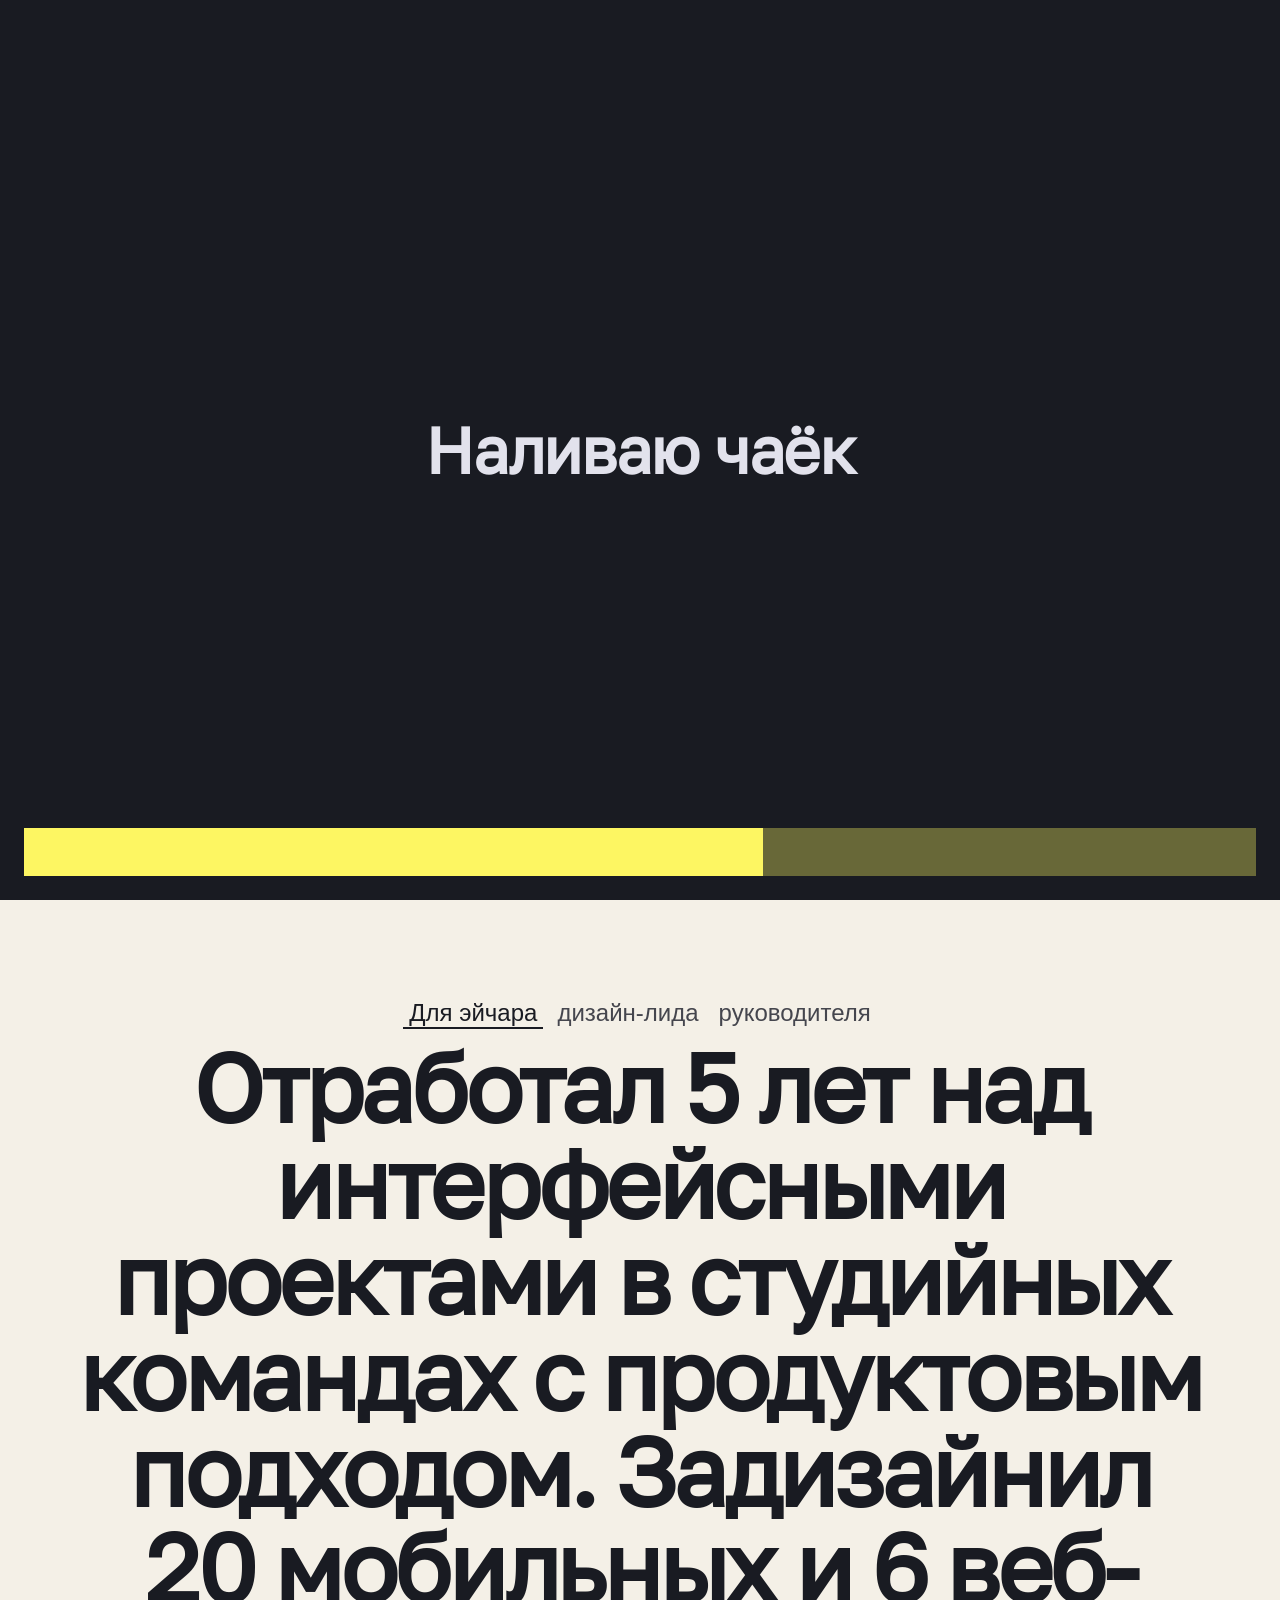
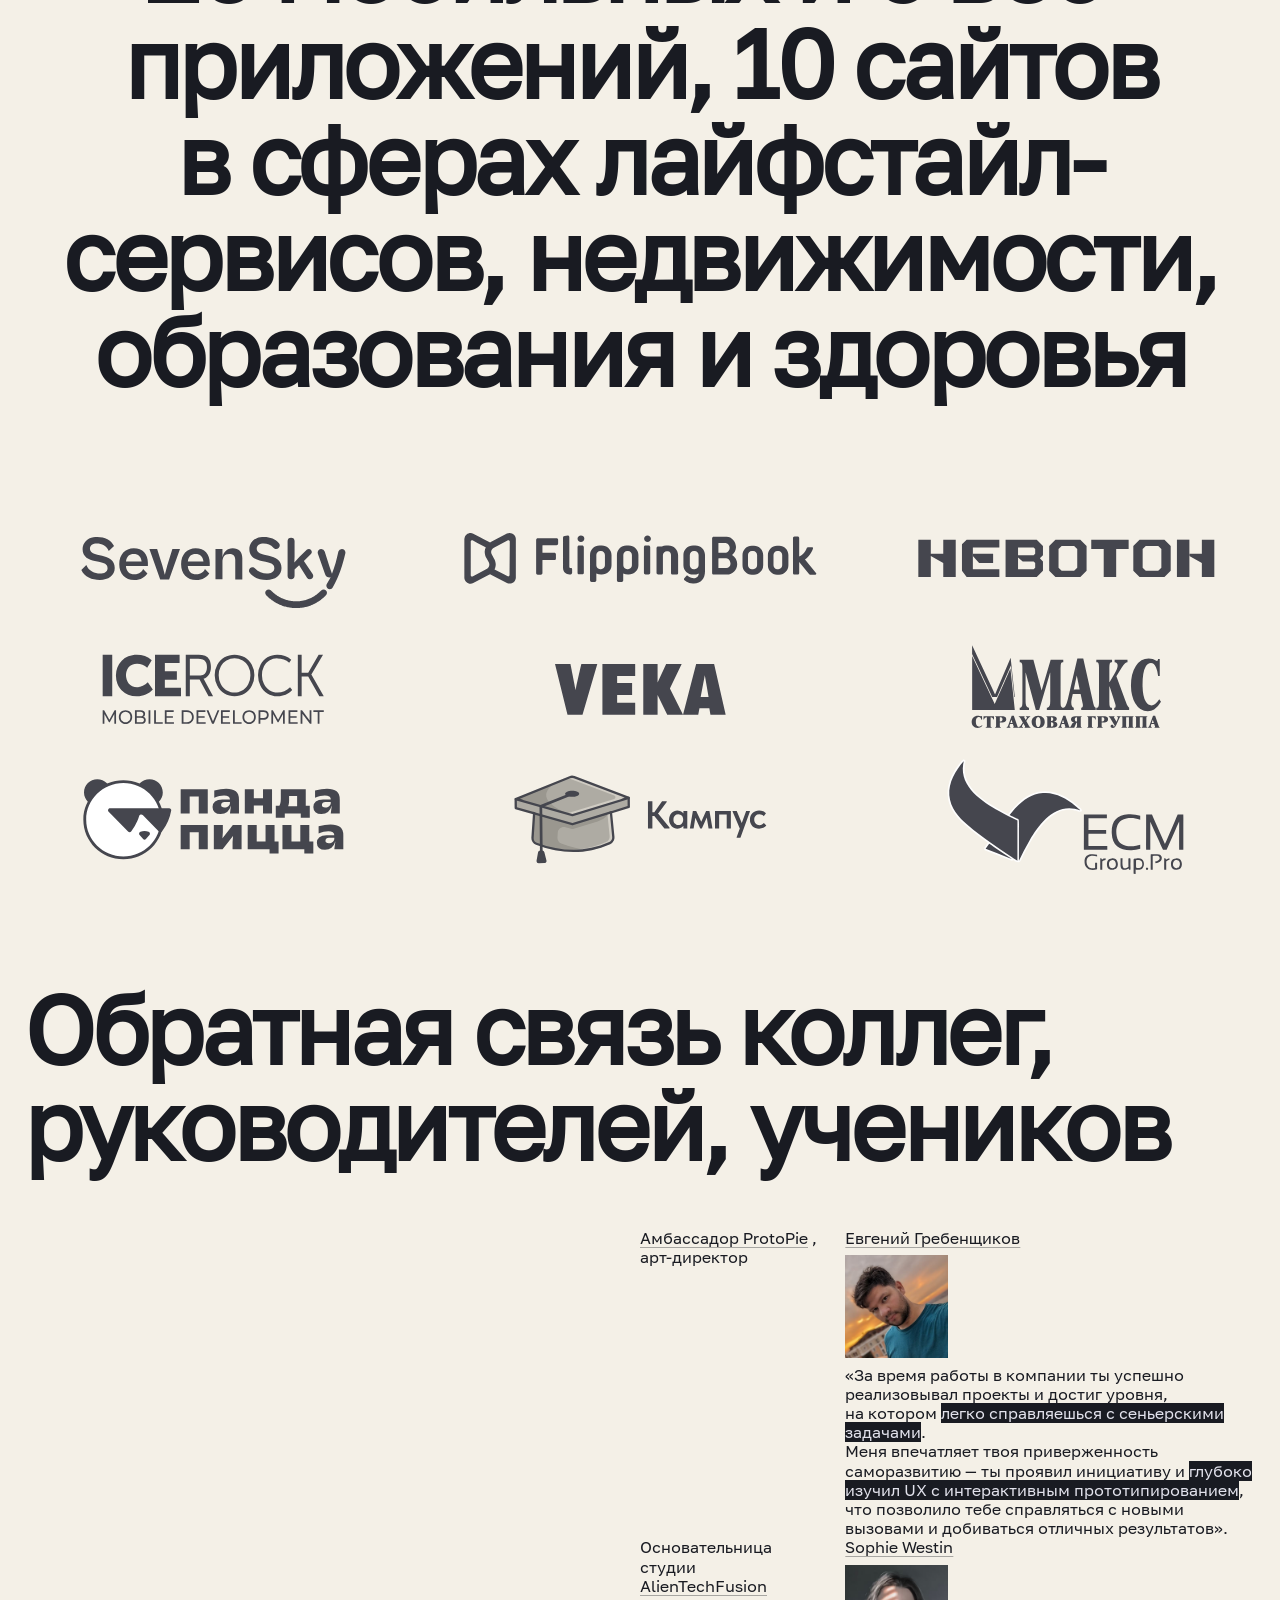
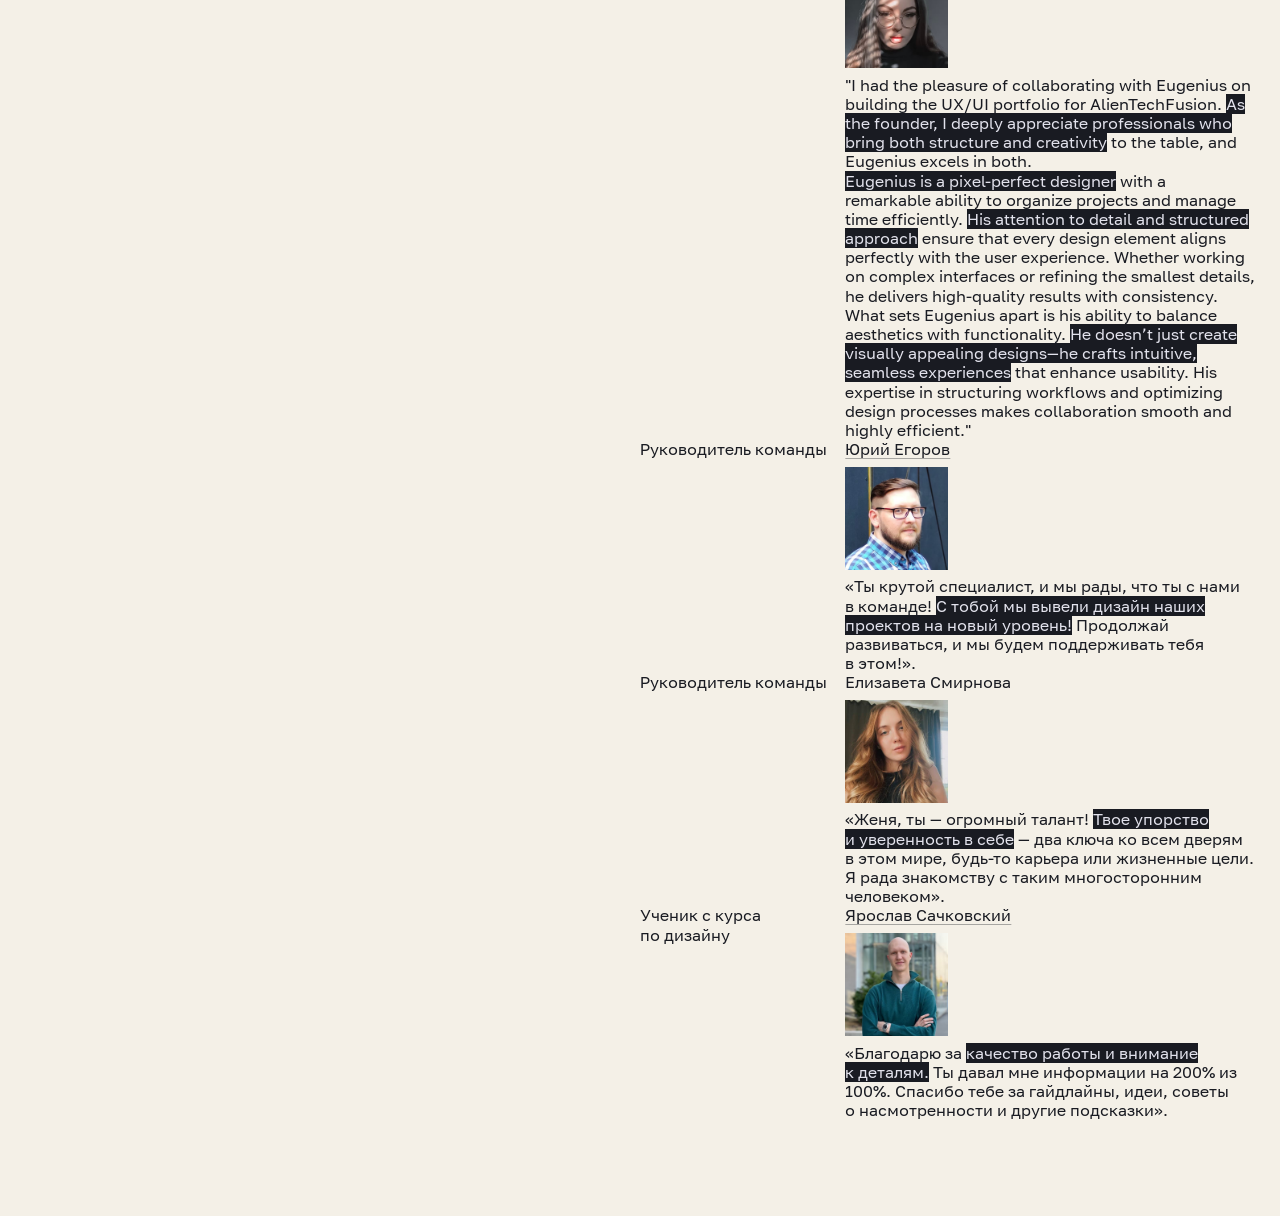
==== commit 49c35f60: "Add a teammates' feedback section with a grid layout" ====
--- a/index.html
+++ b/index.html
@@ -25,7 +25,7 @@
         <div class="progress-indicator"></div>
       </div>
     </div>
-    <div id="introduction" class="wrapper ultra-wide">
+    <div id="introduction" class="wrapper ultrawide">
       <figure id="introduction-video" class="video-player">
         <video class="long" playsinline>
           <source src="assets/video/about.webm" type="video/webm">
@@ -65,7 +65,7 @@
       <p id="introduction-display" class="display"></p>
     </div>
     <div class="v-spacer l"></div>
-    <div id="logos" class="wrapper">
+    <div id="logos" class="wrapper ultrawide">
       <svg xmlns="http://www.w3.org/2000/svg" fill="none" viewBox="0 0 640 196"><g fill="#45464e"><path d="m122 115.633 7.487-7.588c3.369 9.172 12.83 12.743 20.504 12.743 6.278 0 11.332-2.247 11.332-7.963 0-6.091-5.054-7.775-13.204-9.546l-5.903-1.311c-8.856-1.871-18.287-5.889-18.344-17.71-.044-9.158 7.141-16.703 16.227-17.884 14.197-1.828 25.745 2.995 30.958 13.017l-7.963 7.588c-3.47-7.775-10.209-11.145-17.883-11.145-5.99 0-10.295 2.808-10.295 7.589 0 5.529 4.305 7.487 11.144 9.172l7.027 1.684c10.021 2.434 19.006 6.365 19.006 18.359 0 11.332-9.546 17.883-22.289 17.883-11.98 0-22.937-4.305-27.819-14.888zm56.875-8.798c0-14.327 8.899-23.787 21.728-23.787 13.679 0 21.253 9.086 21.253 21.728v4.593h-32.959c.561 8.15 5.342 12.556 12.556 12.556 7.962 0 11.519-4.118 13.203-7.962l6.465 6.738c-3.47 5.241-9.647 9.835-19.755 9.835-13.578 0-22.476-9.46-22.476-23.686zm10.108-4.219h23.413c-.749-7.213-4.867-11.144-11.807-11.144-6.465 0-10.771 3.743-11.606 11.144m51.318 26.969-16.199-45.6h11.605l7.776 24.808 3.744 13.953 3.657-13.953 7.674-24.809h11.419l-16.3 45.601h-13.391zm31.36-22.75c0-14.327 8.899-23.787 21.728-23.787 13.679 0 21.253 9.086 21.253 21.728v4.593h-32.959c.562 8.15 5.342 12.556 12.556 12.556 7.962 0 11.519-4.118 13.203-7.962l6.466 6.738c-3.471 5.241-9.648 9.835-19.756 9.835-13.578 0-22.476-9.46-22.476-23.686zm10.108-4.219h23.413c-.749-7.213-4.867-11.144-11.807-11.144-6.465 0-10.771 3.743-11.606 11.144m41.455 26.969v-45.6h10.482v12.454c1.685-7.214 6.364-13.39 15.45-13.39s14.327 5.341 14.327 14.801v31.75H352.9v-28.582c0-5.615-1.872-9.46-8.899-9.46-7.674 0-10.295 4.968-10.295 12.455v25.558h-10.482zM374.93 112.839c2.203-2.231 5.759-1.915 7.761.476 4.42 5.298 11.49 7.458 17.48 7.458s11.332-2.246 11.332-7.962c0-6.091-5.054-7.776-13.204-9.547l-5.903-1.31c-8.87-1.872-18.301-5.875-18.359-17.696-.043-9.158 7.142-16.717 16.228-17.884 12.08-1.555 22.232 1.714 28.221 8.884 1.786 2.132 1.512 5.314-.504 7.229-2.26 2.16-5.802 1.843-7.861-.504-3.715-4.248-8.956-6.149-14.73-6.149s-10.295 2.808-10.295 7.589c0 5.529 4.305 7.487 11.144 9.172l7.027 1.684c10.021 2.434 19.006 6.365 19.006 18.359 0 11.332-9.546 17.883-22.289 17.883-10.439 0-20.086-3.268-25.63-11.087-1.44-2.03-1.181-4.824.576-6.595M431.402 124.344V72.091a5.242 5.242 0 0 1 10.482 0V95.59l-.374 8.797 7.487-8.236 11.145-10.9a4.46 4.46 0 0 1 3.125-1.281c4.017 0 6.004 4.881 3.124 7.674l-10.568 10.296 13.189 19.755c2.246 3.355-.158 7.862-4.205 7.862a5.06 5.06 0 0 1-4.29-2.391l-11.807-18.963-6.84 6.739v9.359a5.242 5.242 0 0 1-10.482 0zM494.829 144.229c-3.369 0-6.465-3.427-4.809-7.243l6.033-10.468-1.396.245a7.4 7.4 0 0 1-6.984-4.953L476.86 91.126c-1.239-3.499 1.368-7.156 5.068-7.156a5.39 5.39 0 0 1 5.126 3.743l7.041 22.103 3.873 11.202c4.334-10.67 7.085-21.325 9.633-33.261a5.41 5.41 0 0 1 5.169-3.787c3.73 0 6.35 3.686 5.126 7.213-3.7 15.537-8.884 33.305-18.603 50.137-.893 1.656-2.491 2.909-4.478 2.909zM485.398 144.632a5.13 5.13 0 0 1 3.615 1.498 5.05 5.05 0 0 1 1.496 3.614 5.13 5.13 0 0 1-1.962 4.028 6 6 0 0 1-.427.493q-.247.249-.526.462a4.99 4.99 0 0 1-.95.921 5.025 5.025 0 0 1-1.031.95 4.97 4.97 0 0 1-.954.842 5.01 5.01 0 0 1-1.028.876l-.076.082a5 5 0 0 1-.931.741l-.019.021a5 5 0 0 1-1.04.806c-.31.302-.658.563-1.036.775a5 5 0 0 1-1.084.772 5 5 0 0 1-1.019.696 5 5 0 0 1-1.054.701 5 5 0 0 1-1.159.726 5 5 0 0 1-1.05.624 5 5 0 0 1-1.058.613 5 5 0 0 1-1.134.626 5 5 0 0 1-1.156.599q-.507.331-1.086.535a5 5 0 0 1-1.164.547c-.36.216-.75.388-1.161.509q-.518.294-1.101.46a5 5 0 0 1-1.198.473q-.527.271-1.116.415-.569.283-1.205.42a5 5 0 0 1-1.114.367 5 5 0 0 1-1.199.371 5 5 0 0 1-1.233.343 5 5 0 0 1-1.13.292 5 5 0 0 1-1.225.292 5 5 0 0 1-1.159.251 5 5 0 0 1-1.212.24 5.2 5.2 0 0 1-1.185.208 5 5 0 0 1-1.216.192 5.2 5.2 0 0 1-1.246.163 5.3 5.3 0 0 1-1.11.13q-.558.128-1.153.13-.067-.001-.134-.004a5.2 5.2 0 0 1-.959.091 4 4 0 0 1-.219-.007q-.435.078-.891.079-.174-.001-.346-.014a5 5 0 0 1-.762.057q-.21-.001-.416-.019a5.3 5.3 0 0 1-1.173.024 4.977 4.977 0 0 1-1.229-.001 5 5 0 0 1-1.25-.032 5.105 5.105 0 0 1-1.169-.053 5.128 5.128 0 0 1-1.243-.081q-.072.003-.144.004-.524-.001-1.018-.103l-.076.002q-.558-.002-1.079-.116h-.03c-.419 0-.824-.052-1.212-.147q-.634-.016-1.219-.176a5 5 0 0 1-1.141-.191 5 5 0 0 1-1.233-.227 5 5 0 0 1-1.075-.215 5 5 0 0 1-1.297-.284 5 5 0 0 1-1.115-.278 5 5 0 0 1-1.142-.298 5 5 0 0 1-1.2-.341 5 5 0 0 1-1.125-.344 5 5 0 0 1-1.173-.387 5 5 0 0 1-1.114-.389 5 5 0 0 1-1.173-.437 5 5 0 0 1-1.099-.435 5 5 0 0 1-1.106-.456 5 5 0 0 1-1.127-.493 5 5 0 0 1-1.105-.508 5.2 5.2 0 0 1-1.101-.536 5.2 5.2 0 0 1-1.09-.556 5.2 5.2 0 0 1-1.108-.598 5.2 5.2 0 0 1-1.033-.586 5.2 5.2 0 0 1-1.05-.615 5.2 5.2 0 0 1-1.055-.645 5.2 5.2 0 0 1-1.044-.667 5.2 5.2 0 0 1-1.057-.71 5.3 5.3 0 0 1-1.013-.714 5.3 5.3 0 0 1-.96-.699 5.3 5.3 0 0 1-1.029-.779 5.3 5.3 0 0 1-.941-.737l-.032-.033a5.3 5.3 0 0 1-.861-.687q-.046-.046-.09-.094a5.3 5.3 0 0 1-.789-.64 6 6 0 0 1-.167-.176 5.3 5.3 0 0 1-.711-.587 5 5 0 0 1-.247-.267 5.5 5.5 0 0 1-.603-.511 5 5 0 0 1-.316-.347 5 5 0 0 1-.533-.46 5 5 0 0 1-.344-.379 5 5 0 0 1-.491-.427 5 5 0 0 1-.452-.519 5 5 0 0 1-.369-.33 5.1 5.1 0 0 1-1.498-3.614c0-1.411.576-2.678 1.498-3.614a5.1 5.1 0 0 1 3.614-1.498c1.411 0 2.678.576 3.614 1.498q.252.249.466.53a5 5 0 0 1 .705.703q.255.197.485.422.172.171.328.357.275.209.521.45.133.132.255.273a5.4 5.4 0 0 1 .769.685q.377.262.705.583l.091.094q.423.283.787.64l.032.033q.445.286.826.653.429.265.8.606c.315.182.612.396.882.639a5.2 5.2 0 0 1 .843.597q.443.24.83.557.464.237.872.557.466.226.877.536.475.218.893.523.49.215.923.522.457.193.865.467.481.189.911.466.48.177.911.442.492.17.932.43.48.157.914.399.502.149.954.394.51.144.973.385.479.128.916.341.518.123.989.345.484.108.929.304.516.103.989.304.485.09.933.264.523.083 1.005.264.535.075 1.028.253.446.06.865.192.57.05 1.098.217.488.044.944.177.533.032 1.031.168.492.026.956.141.494.012.96.113h.03q.524 0 1.018.102l.076-.002q.487.002.948.09l.147-.003q.417 0 .815.066.146-.009.293-.009.387 0 .758.056a5 5 0 0 1 .966.026 5 5 0 0 1 .978-.001 5 5 0 0 1 1.032-.019 5 5 0 0 1 1.037-.035 5 5 0 0 1 .985-.05q.431-.077.883-.078l.143.003q.447-.085.917-.088a5 5 0 0 1 1.108-.13q.463-.106.953-.125.481-.126.995-.155a5 5 0 0 1 1.02-.181q.47-.142.972-.192a5 5 0 0 1 1.034-.223q.455-.157.945-.227a5 5 0 0 1 1.047-.268q.452-.176.941-.263.454-.192.948-.293a5 5 0 0 1 1.031-.338q.447-.208.935-.327a5 5 0 0 1 1.016-.377q.436-.223.915-.361.474-.26 1.001-.418.448-.253.946-.413.433-.26.917-.43a5 5 0 0 1 .987-.487 5 5 0 0 1 .9-.465q.42-.292.895-.496.444-.326.955-.552a5 5 0 0 1 .964-.571q.392-.302.84-.526.423-.351.917-.608c.287-.246.601-.463.939-.642q.395-.347.857-.609.406-.377.889-.662.39-.377.855-.668l.036-.037a5 5 0 0 1 .843-.681q.046-.05.093-.098a5 5 0 0 1 .74-.612q.088-.1.181-.194.327-.326.709-.59.103-.119.213-.23.266-.266.57-.492.153-.186.322-.358a5 5 0 0 1 .515-.45q.179-.224.378-.428a5 5 0 0 1 .456-.403q.203-.266.437-.504a5.1 5.1 0 0 1 3.614-1.498"/></g></svg>
       <svg xmlns="http://www.w3.org/2000/svg" fill="none" viewBox="0 0 640 196"><path fill="#45464e" d="M216.037 112.534h-.75c-1.05 0-1.65-.757-1.8-1.665v-44.51c0-1.363-1.049-2.423-2.399-2.423l-4.65.606c-1.8.151-2.4 1.06-2.4 2.422v45.57c0 6.358 5.1 9.689 9.449 9.689h2.1c1.2-.151 2.1-1.211 2.1-2.422v-5.45c0-1.06-.75-1.817-1.65-1.817m16.799-33.761h-4.65c-1.65 0-2.4 1.06-2.4 2.422v38.454c0 1.363 1.05 2.423 2.4 2.423h4.65c1.35 0 2.399-1.06 2.399-2.423V81.347c-.15-1.666-1.199-2.574-2.399-2.574m295.622.303h-3.449c-7.5 0-13.649 6.358-13.649 14.08v15.29c0 7.721 6.149 14.08 13.649 14.08h3.449c7.5 0 13.649-6.359 13.649-14.08V93.004c0-7.721-6.149-13.928-13.649-13.928m4.35 29.219c0 3.179-2.55 5.904-5.699 5.904h-1.65c-3.15 0-5.7-2.574-5.7-5.904V93.004c0-3.18 2.55-5.904 5.7-5.904h1.65c3.149 0 5.699 2.573 5.699 5.904zM230.886 63.936c-2.85 0-5.1 2.12-5.1 4.693 0 2.574 2.25 4.694 5.1 4.694s5.099-2.12 5.099-4.693c.15-2.574-2.249-4.694-5.099-4.694m-36.597 4.088h-28.347c-.9 0-2.25.757-2.25 2.422v49.658c0 1.362 1.05 2.422 2.4 2.422h4.649c1.35 0 2.4-1.06 2.4-2.422v-19.076q0-.454.45-.454h17.399c1.349 0 2.399-1.06 2.399-2.423v-6.055c0-1.363-1.05-2.423-2.399-2.423h-17.399q-.45 0-.45-.454V78.773q0-.454.45-.454h20.698c1.35 0 2.4-1.06 2.4-2.423v-5.601c0-1.211-1.05-2.271-2.4-2.271m389.514 52.534-16.798-20.741c8.399-5.602 11.849-15.594 11.999-16.502.15-.909-.15-1.817-1.5-1.817h-5.999c-1.65 0-1.8 1.363-2.25 2.27-.6.91-2.25 7.42-10.949 11.658V67.57c0-1.363-1.05-2.423-2.4-2.423h-4.65c-1.499 0-2.249 1.212-2.249 2.423v52.382c0 1.363 1.049 2.423 2.249 2.423h4.65c1.35 0 2.4-1.06 2.4-2.423V103.45l14.398 17.562c.45.454 1.35 1.514 1.95 1.514h8.099c1.2-.152 1.5-1.514 1.05-1.968M302.579 78.773h-3.599c-7.8 0-14.099 6.359-14.099 14.08v38.151c0 1.363 1.05 2.422 2.4 2.422h4.649c1.35 0 2.4-1.059 2.4-2.422v-10.295c2.25 1.06 4.65 1.514 7.049 1.514h1.2c7.8 0 14.549-6.056 14.549-13.928V93.004c0-7.873-6.749-14.231-14.549-14.231m4.8 29.673c0 3.179-2.7 5.905-5.85 5.905h-1.2c-3.299 0-5.849-2.726-5.849-5.905V93.004c0-3.18 2.7-5.904 5.849-5.904h1.2c3.3 0 5.85 2.725 5.85 5.904zm54.745-29.522h-3.6c-2.25 0-4.349.454-6.149 1.363-.3-.152-.6-.152-.9-.152h-4.8c-1.35 0-2.4 1.06-2.4 2.423v37.394c0 .606.3 1.211.75 1.666s1.05.757 1.65.757h4.8c.6 0 1.2-.303 1.65-.606.45-.454.75-1.06.75-1.817V93.307c0-3.33 2.699-6.056 5.999-6.056h1.2c3.3 0 4.949 2.725 4.949 6.056v26.645c0 1.363 1.05 2.423 2.4 2.423h5.85c1.35 0 2.399-1.06 2.399-2.423V93.307c-.15-8.024-6.599-14.383-14.548-14.383m128.388.152h-3.45c-7.649 0-13.798 6.358-13.798 14.08v15.29c0 7.721 6.149 14.08 13.798 14.08h3.45c7.649 0 13.799-6.359 13.799-14.08V93.004c0-7.721-6.15-13.928-13.799-13.928m4.65 29.219c0 3.179-2.55 5.904-5.85 5.904h-1.95c-3.149 0-5.849-2.574-5.849-5.904V93.004c0-3.18 2.55-5.904 5.849-5.904h1.95c3.15 0 5.85 2.573 5.85 5.904zm-92.542-29.37h-3.6c-7.949 0-14.398 6.358-14.398 14.079v15.291c0 7.872 6.599 14.08 14.548 14.08h1.2c2.7 0 4.8-.303 7.2-1.666 0 4.845-3.75 7.116-7.2 7.116-5.849.151-8.699-3.18-9.299-3.634s-1.2-.605-1.8 0l-3.299 3.785c-.6.606-.9 1.665 0 2.574 0 0 5.099 5.299 13.198 5.147h1.2c10.799 0 16.649-7.418 16.649-18.773v-23.92c-.15-7.873-6.45-14.08-14.399-14.08m4.8 29.37c0 3.179-2.7 5.904-6 5.904h-1.2c-3.299 0-5.999-2.574-5.999-5.904V93.004c0-3.18 2.7-5.904 5.999-5.904h1.2c3.3 0 6 2.573 6 5.904zm-76.643-44.359c-2.85 0-5.1 2.12-5.1 4.693 0 2.574 2.25 4.694 5.1 4.694s5.099-2.12 5.099-4.693c0-2.574-2.4-4.694-5.099-4.694m1.65 14.988h-4.65c-1.65 0-2.4 1.06-2.4 2.423V119.8c0 1.362 1.05 2.422 2.4 2.422h4.65c1.349 0 2.399-1.06 2.399-2.422V81.347c-.15-1.666-1.2-2.423-2.399-2.423m125.238 13.929c3.6-2.725 5.849-6.965 5.849-11.81 0-8.023-6.299-15.593-14.098-15.593h-19.348c-1.35 0-2.4 1.06-2.4 2.422v52.08c0 1.363 1.05 2.423 2.4 2.423h19.948c8.399 0 15.298-7.116 15.298-15.897 0-5.753-2.999-10.9-7.649-13.625M437.117 75.29q0-.454.45-.454h9.449c3.9 0 7.049 3.33 7.049 7.267 0 4.087-3.149 7.57-7.049 7.57h-9.449q-.45 0-.45-.455zm11.699 37.243h-11.249q-.45 0-.45-.454V98.454q0-.454.45-.454h11.249c3.599 0 6.449 4.239 6.449 8.024 0 3.633-2.85 6.51-6.449 6.51M262.233 78.773h-3.6c-7.799 0-14.098 6.359-14.098 14.08v38.151c0 1.363 1.05 2.422 2.399 2.422h4.65c1.35 0 2.4-1.059 2.4-2.422v-10.295c2.25 1.06 4.649 1.514 7.049 1.514h1.2c7.799 0 14.549-6.056 14.549-13.928V93.004c0-7.873-6.75-14.231-14.549-14.231m4.65 29.673c0 3.179-2.7 5.905-5.85 5.905h-1.2c-3.3 0-5.849-2.726-5.849-5.905V93.004c0-3.18 2.699-5.904 5.849-5.904h1.2c3.3 0 5.85 2.725 5.85 5.904zM123.946 60q-2.25 0-4.05.908L95.598 73.626c-.15.15-.75.454-.9.605L86.6 69.992l-6.3-3.33-10.948-5.602a8.7 8.7 0 0 0-3.9-.909c-4.65 0-8.4 3.331-9.15 7.721-.299.455-.299.757-.299 1.212v58.287c.45 4.844 4.5 8.629 9.3 8.629q2.249 0 4.049-.908l24.298-12.717c.15-.152.75-.455.9-.606l12.148 6.358 2.25 1.212 10.949 5.601q1.8.909 4.05.909c4.649 0 8.399-3.331 9.149-7.722.15-.454.15-.756.15-1.211V68.629c-.3-4.844-4.35-8.478-9.299-8.629m-33.897 53.594L68.3 125.1c-.15.151-.45.151-.75.151-1.05 0-1.95-.908-1.95-1.968V72.868c0-1.06.9-1.968 1.95-1.968.3 0 .45 0 .75.152l7.2 3.785 12.298 6.358.45.152-.45.908c0 .151-.15.303-.15.454-.15.303-.15.454-.3.757s-.15.757-.3 1.06c0 .151-.15.454-.15.757v.303l-.15.605c-.15.909-.3 1.968-.15 3.028.15 3.18 1.05 6.207 2.7 8.63l3.15 5.753c.6 1.059.9 2.271 1.05 3.482 0 2.725-1.35 5.147-3.45 6.51m33.747 3.33v6.207c0 1.06-.9 1.969-1.95 1.969-.3 0-.45 0-.75-.152l-7.199-3.785-12.599-6.51c.3-.605.45-1.059.75-1.665v.151l.15-.302v-.152q.9-2.725.9-5.904c-.15-3.179-1.05-6.207-2.7-8.63l-3.15-5.753c-.6-1.06-.9-2.27-1.05-3.482-.15-2.725 1.35-5.147 3.45-6.51L121.396 70.9c.15-.151.45-.151.75-.151 1.05 0 1.95.908 1.95 1.968v6.207z"/></svg>
       <svg xmlns="http://www.w3.org/2000/svg" fill="none" viewBox="0 0 640 196"><path fill="#45464e" d="M135.389 91h-18.694v3.5l18.694 10.5v21h18.695V70h-18.695zM116.695 70H98v56h18.695zM210.168 91h-30.379v3.5l9.348 10.5h21.031z"/><path fill="#45464e" d="M179.789 81.667v32.666h39.727V126h-49.074l-7.01-9.333V77l7.01-7h49.074v11.667z"/><path fill="#45464e" fill-rule="evenodd" d="M228.863 70v56H275.6l9.347-9.333v-14L280.274 98l4.673-4.667v-14L275.6 70zm42.063 11.667h-23.368v11.666h23.368L273.263 91v-7zm-16.358 21-7.01-5.834v17.5h23.368l2.337-2.333v-7l-2.337-2.333zM303.642 70h37.39l9.347 9.333v37.334L341.032 126h-37.39l-9.347-9.333V79.333zm28.042 9.333L336.358 84v28l-4.674 4.667h-18.695L308.316 112V84l4.673-4.667z" clip-rule="evenodd"/><path fill="#45464e" d="M394.779 126h-18.695V84h-18.695V70h56.085v14h-18.695z"/><path fill="#45464e" fill-rule="evenodd" d="M429.832 70h37.389l9.347 9.333v37.334L467.221 126h-37.389l-9.348-9.333V79.333zm28.042 9.333L462.547 84v28l-4.673 4.667h-18.695L434.505 112V84l4.674-4.667z" clip-rule="evenodd"/><path fill="#45464e" d="M523.305 91h-18.694v3.5l18.694 10.5v21H542V70h-18.695z"/><path fill="#45464e" d="M504.611 70h-18.695v56h18.695z"/></svg>
@@ -77,6 +77,85 @@
       <svg xmlns="http://www.w3.org/2000/svg" fill="none" viewBox="0 0 640 196"><path fill="#fefefe" d="M165.391 8.143c5.209-.105 2.618 4.88 2.218 7.97-4.868 37.57 37.415 59.34 65.152 74.094 3.69-5.02 10.619-12.263 15.039-16.59 10.903-10.496 25.67-17.832 41.118-17.558 20.564.508 38.336 12.343 53.01 25.775 1.096 1.096 2.364 3.308.613 4.442-2.197 1.424-5.354-.587-7.763-1.18-10.28-2.53-20.487-1.341-29.859 3.63-6.107 3.238-10.272 6.834-15.289 11.376-.7.83-1.419 1.561-2.152 2.345-15.252 16.329-25.553 36.755-35.353 56.642-1.581 3.208-2.53 3.25-6.425 3.051-1.112-.057-4.257-2.404-5.349-3.129-1.131.854-1.836 1.272-3.272.757-2.871-1.032-5.709-2.17-8.554-3.274l-16.456-6.395-9.505-3.7c-6.815-2.656-7.715-2.718-2.979-9.422.878-1.243 1.828-2.639 2.706-3.901a396 396 0 0 1-25.606-19.422c-9.571-7.873-18.899-15.968-25.723-26.417-7.768-11.895-10.913-24.991-8.034-39.036 2.583-12.6 8.553-23.124 16.324-33.189 1.548-2.004 4.118-5.541 6.139-6.869"/><path fill="#45464e" d="M165.915 10.755c.293.3-.575 4.166-.703 5.008-5.106 33.586 28.4 55.768 53.69 69.849 8.802 4.9 18.548 9.985 27.719 13.997l-.002 60.452c-3.548-1.995-8.498-5.46-11.978-7.751a837 837 0 0 1-28.485-19.496c-12.041-8.548-22.898-16.57-34.111-26.266-13.745-11.886-26.138-25.661-27.569-44.766-1.432-19.103 9.345-37.097 21.439-51.027"/><path fill="#45464e" d="M284.898 58.629c.968-.087 3.296-.062 4.285-.042 16.51.331 31.927 8.977 44.356 19.286 2.397 1.987 5.563 4.54 7.708 6.784-35.992-13.655-60.756 17.851-76.632 45.369a357 357 0 0 0-15.672 30.063c-.136-5.024-.016-10.601-.017-15.661l-.007-30.178c.002-4.89.246-10.922-.232-15.707-.078-.774-12.283-6.258-13.775-7.121q1.833-2.25 3.714-4.46c12.485-14.607 26.131-26.76 46.272-28.333M204.267 134.512c1.188.437 5.168 3.475 6.537 4.45 9.072 6.463 18.479 12.42 27.65 18.729L234.081 156c-11.665-4.53-23.513-9.02-35.115-13.677 1.473-2.387 3.677-5.421 5.301-7.811M439.712 90.749l8.798.01c1.251 3.663 4.323 9.871 5.989 13.737 4.367 10.136 9.258 20.371 13.432 30.564 1.582-3.393 3.271-7.514 4.762-10.975l10.377-24.12c1.254-2.867 2.643-6.483 3.966-9.195q4.216-.04 8.433.007c.237 5.527.046 12.54.046 18.224v34.82l-6.243-.001c-.138-11.13-.009-22.539-.011-33.692l-.002-8.754c-1.914 3.518-4.754 10.628-6.479 14.529l-12.353 27.907-5.373.009c-2.385-4.218-5.264-11.575-7.351-16.129-3.977-8.681-7.749-17.519-11.761-26.196v42.328l-6.226-.002c-.228-6.381-.035-13.823-.035-20.332zM346.34 90.749l34.491.01.005 5.637-27.604.001.013 17.683 26.468.016c.111 1.598.047 3.907.051 5.557l-24.697-.003c-.657-.022-1.088-.079-1.711.136-.442 1.469-.116 15.897-.111 18.41 9.305-.121 18.874-.007 28.203-.007l.035 5.632-35.14-.001c-.134-6.168-.018-12.765-.019-18.961zM412.961 90.493c5.344-.659 12.831.637 17.9 2.163l-.015 5.902c-7.396-2.225-13.1-3.198-20.776-1.93-13.592 2.247-16.618 14.545-14.497 26.459 2.655 14.917 16.476 16.99 29.176 14.647 1.733-.372 4.284-1.202 6.058-1.727.1 1.854.06 4.068.072 5.949-4.093 1.321-8.784 2.128-13.039 2.246-17.714.489-28.907-6.783-29.705-25.414-.736-17.198 7.128-27.658 24.826-28.295M425.359 156.627c.601-.18 2.927-.133 3.643-.108 5.245.141 7.944 4.661 7.335 9.57-.794 6.41-4.568 7.972-10.31 7.429-.698-.177-1.349-.298-2.059-.431l-.007 6.741-3.005-.009c-.186-4.333.034-9.238-.056-13.631-.036-1.723-.08-7.4.171-8.682.679-.723 3.202-.782 4.288-.879m-.787 2.83.012 10.796c2.16 1.035 3.828 1.204 6.1.498.526-.276 1.274-.645 1.667-1.085 2.547-2.857 2.357-9.41-2.086-10.376-.898-.195-1.804-.182-2.72-.179-1.038.076-1.951.119-2.973.346M484.428 156.625l.133-.023c8.078-1.318 11.01 8.888 7.084 14.485-1.318 1.88-3.757 2.299-5.866 2.535q-.173.026-.348.047c-4.733.559-8.138-2.511-8.418-7.17-.348-5.809 1.279-9.334 7.415-9.874m.732 14.694c1.643-.145 2.775-.361 3.846-1.727 2.016-2.574 1.853-7.55-.819-9.649-1.01-.795-1.767-.838-2.972-1.029-1.401.172-3.217.575-3.957 1.857-2.483 4.303-1.708 10.083 3.902 10.548M388.033 156.619c8.309-1.582 11.394 8.104 7.805 14.114-1.065 1.782-3.198 2.403-5.099 2.755-6.415.737-9.962-2.058-9.812-8.679.112-4.925 2.118-7.685 7.106-8.19m1.673 14.609c6.698-.624 5.759-12.699-.642-12.326-4.258.562-5.529 3.545-5.015 7.639.421 3.344 2.358 4.767 5.657 4.687M356.694 150.397c3.05-.361 6.523-.225 9.467.722l.001 2.71c-4.407-1.488-10.87-2.183-14.026 1.935-2.823 3.683-2.305 11.159 1.61 13.942 3.079 2.188 6.019 1.723 9.404 1.239l-.012-5.918.014-2.054 3.009.04.01 9.746c-8.391 2.808-18.391.708-18.798-9.85-.269-6.98 1.968-11.35 9.321-12.512M446.707 150.258c4.11.152 8.359-.315 12.402.332 2.017.323 3.789 2.153 4.033 4.188.724 6.069-4.34 8.185-9.314 9.021-.227-.884-.398-1.732-.58-2.623 3.576-.663 9.213-3.22 5.713-7.507-2.323-1.258-6.516-.838-9.325-.8-.087 6.907-.011 13.977-.011 20.898l-3.01-.003c-.179-4.757.063-10.033-.043-14.843-.033-1.501-.074-7.546.135-8.663M414.752 156.44c.486-.184.826-.089 1.196.198.507 1.016.297 5.632.217 7.113-.15 2.787.405 7.195-.053 9.817-.513.296-1.381.205-2.002.191l-.603-2.14c-2.209 1.262-4.116 2.163-6.739 2.122-6.154-.098-5.497-6.694-5.466-10.909l.027-6.3 3.007.01c.039 6.282-2.126 20.44 8.865 12.423-.053-1.468-.193-11.589-.037-12.116.44-.403.96-.357 1.588-.409M466.843 156.525c.657-.018 1.239-.092 1.836.177.513.41.651 1.21.841 1.866 1.553-1.106 3.021-2.123 5.08-1.974.314.336.421.538.421 1.065-.004 1.558-2.493 1.794-3.58 2.371-.671.356-1.018.671-1.582 1.187l-.007 5.507.002 7.043-3.012-.009c-.156-5.461-.045-11.735.001-17.233M370.923 156.521c.587-.011 1.199-.081 1.716.18.506.419.608 1.244.768 1.908 2.28-1.726 2.654-1.801 5.476-2.15l.014 2.536c-2.098.368-3.377.571-4.962 2.101v5.628l-.01 7.012c-.962.041-2.031.02-3.002.023-.115-5.618-.028-11.595 0-17.238M439.475 170.529c1.229-.025 2.318-.326 3.127.65.221.76-.007 1.782-.124 2.591l-2.95-.022c-.114-1.188-.085-2.03-.053-3.219"/></svg>
     </div>
     <div class="v-spacer xl"></div>
+    <div class="wrapper"><p class="display">Обратная связь коллег, руководителей, учеников</p></div>
+    <div class="v-spacer s"></div>
+    <div id="teamate-feedback" class="wrapper">
+      <div class="teamate-feedback-item">
+        <div class="job-title">
+          <a href="https://community.protopie.io/c/our-ambassadors/eugeny-grebenshchikov-c5af60-949b92">Амбассадор ProtoPie</a>&nbsp;<span>,</span><p>арт-директор</p>
+        </div>
+        <div class="profile">
+          <a href="https://www.linkedin.com/in/eugeny-entw/">Евгений Гребенщиков</a>
+          <figure>
+            <img class="avatar" src="assets/images/teamates/Eugeny__Grebenshchikov.avif" alt="Евгений Гребенщиков">
+          </figure>
+        </div>
+        <div class="feedback-text">
+          <p class="indent">«За время работы в&nbsp;компании ты успешно реализовывал проекты и&nbsp;достиг уровня, на&nbsp;котором <mark>легко справляешься с&nbsp;сеньерскими задачами</mark>.</p>
+          <p class="indent">Меня впечатляет твоя приверженность саморазвитию — ты проявил инициативу и&nbsp;<mark>глубоко изучил UX с&nbsp;интерактивным прототипированием</mark>, что позволило тебе справляться с&nbsp;новыми вызовами и&nbsp;добиваться отличных результатов».</p>
+        </div>
+      </div>
+      <div class="teamate-feedback-item">
+        <div class="job-title">
+          <p>Основательница студии</p><a href="https://www.upwork.com/agencies/1837921821807096811/">AlienTechFusion</a>
+        </div>
+        <div class="profile">
+          <a href="https://www.upwork.com/freelancers/~01d45b59ce6bd47305/">Sophie Westin</a>
+          <figure>
+            <img class="avatar" src="assets/images/teamates/Sophie__Westin.avif" alt="Sophie Westin">
+          </figure>
+        </div>
+        <div class="feedback-text">
+          <p class="indent">"I had the pleasure of collaborating with Eugenius on building the UX/UI portfolio for AlienTechFusion. <mark>As the founder, I deeply appreciate professionals who bring both structure and creativity</mark> to the table, and Eugenius excels in both.</p>
+          <p class="indent"><mark>Eugenius is a pixel-perfect designer</mark> with a remarkable ability to organize projects and manage time efficiently. <mark>His attention to detail and structured approach</mark> ensure that every design element aligns perfectly with the user experience. Whether working on complex interfaces or refining the smallest details, he delivers high-quality results with consistency.</p>
+          <p class="indent">What sets Eugenius apart is his ability to balance aesthetics with functionality. <mark>He doesn’t just create visually appealing designs—he crafts intuitive, seamless experiences</mark> that enhance usability. His expertise in structuring workflows and optimizing design processes makes collaboration smooth and highly efficient."</p>
+        </div>
+      </div>
+      <div class="teamate-feedback-item">
+        <div class="job-title">
+          <p>Руководитель команды</p>
+        </div>
+        <div class="profile">
+          <a href="https://www.linkedin.com/in/yuriy-egorov-677205125/">Юрий Егоров</a>
+          <figure>
+            <img class="avatar" src="assets/images/teamates/Yuriy__Egorov.avif" alt="Юрий Егоров">
+          </figure>
+        </div>
+        <div class="feedback-text">
+          <p class="indent">«Ты крутой специалист, и&nbsp;мы рады, что ты с&nbsp;нами в&nbsp;команде! <mark>С тобой мы вывели дизайн наших проектов на&nbsp;новый уровень!</mark> Продолжай развиваться, и&nbsp;мы будем поддерживать тебя в&nbsp;этом!».</p>
+        </div>
+      </div>
+      <div class="teamate-feedback-item">
+        <div class="job-title">
+          <p>Руководитель команды</p>
+        </div>
+        <div class="profile">
+          <p>Елизавета Смирнова</p>
+          <figure>
+            <img class="avatar" src="assets/images/teamates/Elizaveta__Smirnova.avif" alt="Елизавета Смирнова">
+          </figure>
+        </div>
+        <div class="feedback-text">
+          <p class="indent">«Женя, ты — огромный талант! <mark>Твое упорство и&nbsp;уверенность в&nbsp;себе</mark> — два ключа ко всем дверям в&nbsp;этом мире, будь-то карьера или жизненные цели. Я рада знакомству с&nbsp;таким многосторонним человеком».</p>
+        </div>
+      </div>
+      <div class="teamate-feedback-item">
+        <div class="job-title">
+          <p>Ученик с&nbsp;курса по&nbsp;дизайну</p>
+        </div>
+        <div class="profile">
+          <a href="https://www.linkedin.com/in/yaraslausachkouski/">Ярослав Сачковский</a>
+          <figure>
+            <img class="avatar" src="assets/images/teamates/Yaraslau__Sachkouski.avif" alt="Ярослав Сачковский">
+          </figure>
+        </div>
+        <div class="feedback-text">
+          <p class="indent">«Благодарю за&nbsp;<mark>качество работы и&nbsp;внимание к&nbsp;деталям.</mark> Ты давал мне информации на 200% из 100%. Спасибо тебе за гайдлайны, идеи, советы о&nbsp;насмотренности и&nbsp;другие подсказки».</p>
+        </div>
+      </div>
+    </div>
+    </div>
+    <div class="v-spacer xl"></div>
     <script src="scripts/loadingScreen.js"></script>
     <script src="scripts/videoPlayer.js"></script>
     <script src="scripts/main.js"></script>
--- a/styles/tokens/colors.css
+++ b/styles/tokens/colors.css
@@ -9,8 +9,8 @@
     --on-primary: var(--white);
     --available: var(--green-900);
     --link: var(--blue-900);
-    --mark: var(--yellow);
-    --on-mark: var(--gray-900);
+    --mark: var(--gray-900);
+    --on-mark: var(--gray-100);
 }
 
 .dark {
@@ -22,6 +22,6 @@
     --on-primary: var(--gray-900);
     --available: var(--green-100);
     --link: var(--blue-100);
-    --mark: var(--yellow);
+    --mark: var(--gray-100);
     --on-mark: var(--gray-900);
 }
--- a/styles/tokens/scales.css
+++ b/styles/tokens/scales.css
@@ -12,6 +12,8 @@
   --gap-m: 1rem;
   --gap-l: 1.5rem;
 
+  --paragraph-indent: 4em;
+
   --radius-s: 0.2em;
   --radius-m: 0.3em;
   --radius-pill: 9999px;
--- a/styles/layout.css
+++ b/styles/layout.css
@@ -6,7 +6,7 @@
   @media (max-width: 768px) {
     padding: 1em;
   }
-  &.ultra-wide {
+  &.ultrawide {
     padding:0;
   }
 }
@@ -83,8 +83,64 @@
   --column-count:3;
   grid-template-columns: repeat(var(--column-count), 1fr);
   grid-auto-flow: row;
-
+  
   @media (max-width: 768px) {
     --column-count:2;
   }
+}
+
+#teamate-feedback {
+  display: grid;
+  grid-template-columns: [start] repeat(3, 1fr) [center] 1fr [content] repeat(2, 1fr) [end];
+  grid-auto-flow: row;
+  
+  @media (max-width: 768px) {
+    grid-template-columns: [start] 1fr [center content] 1fr [end];
+  }
+  
+  @media (max-width: 548px) {
+    grid-template-columns: [start content] 1fr [end];
+  }
+
+  & .teamate-feedback-item {
+    grid-column-start: center;
+    grid-column-end: end;
+    
+    display:grid;
+    grid-template-columns: [start] 1fr [content] 2fr [end];
+    grid-auto-flow: row;
+    
+    
+    & .job-title {
+      grid-column-start: start;
+      grid-column-end: content;
+      padding-right: var(--gap-m);
+      & a, & p {
+        margin-bottom: 0;
+      }
+    }
+    
+    & .profile, & .feedback-text {
+      grid-column-start: content;
+      grid-column-end: end;
+      display: flex;
+      flex-direction: column;
+      justify-content: flex-start;
+      align-items: flex-start;
+    }
+
+    & .profile {
+      & figure {
+        width: 25%;
+        aspect-ratio: 1;
+        margin-bottom: calc(var(--density) * 0.4em);
+        & img.avatar {
+          display: block;
+          width: 100%;
+          aspect-ratio: 1;
+          object-fit: cover;
+        }
+      }
+    }
+  }
 }
--- a/styles/style.css
+++ b/styles/style.css
@@ -65,6 +65,11 @@
   margin-top: 0;
   margin-bottom: calc(var(--density) * 0.4em);
 
+  &.indent {
+    text-indent: hanging var(--paragraph-indent);
+    margin-bottom:0;
+  } 
+
   &.loud {
     font-size: 2.25em;
     line-height: 1.2;
@@ -92,6 +97,8 @@
 }
 
 a {
+  margin-top: 0;
+  margin-bottom: calc(var(--density) * 0.4em);
   color: var(--on-surface);
   text-decoration: underline;
   will-change: color;
@@ -166,8 +173,14 @@
 
 #introduction-display {
   text-align: center;
-
   @media (max-width: 768px) {
     text-align: left;
   }
-}+}
+
+#logos {
+  & svg {
+    fill: var(--on-surface-variant);
+  }
+}
+    
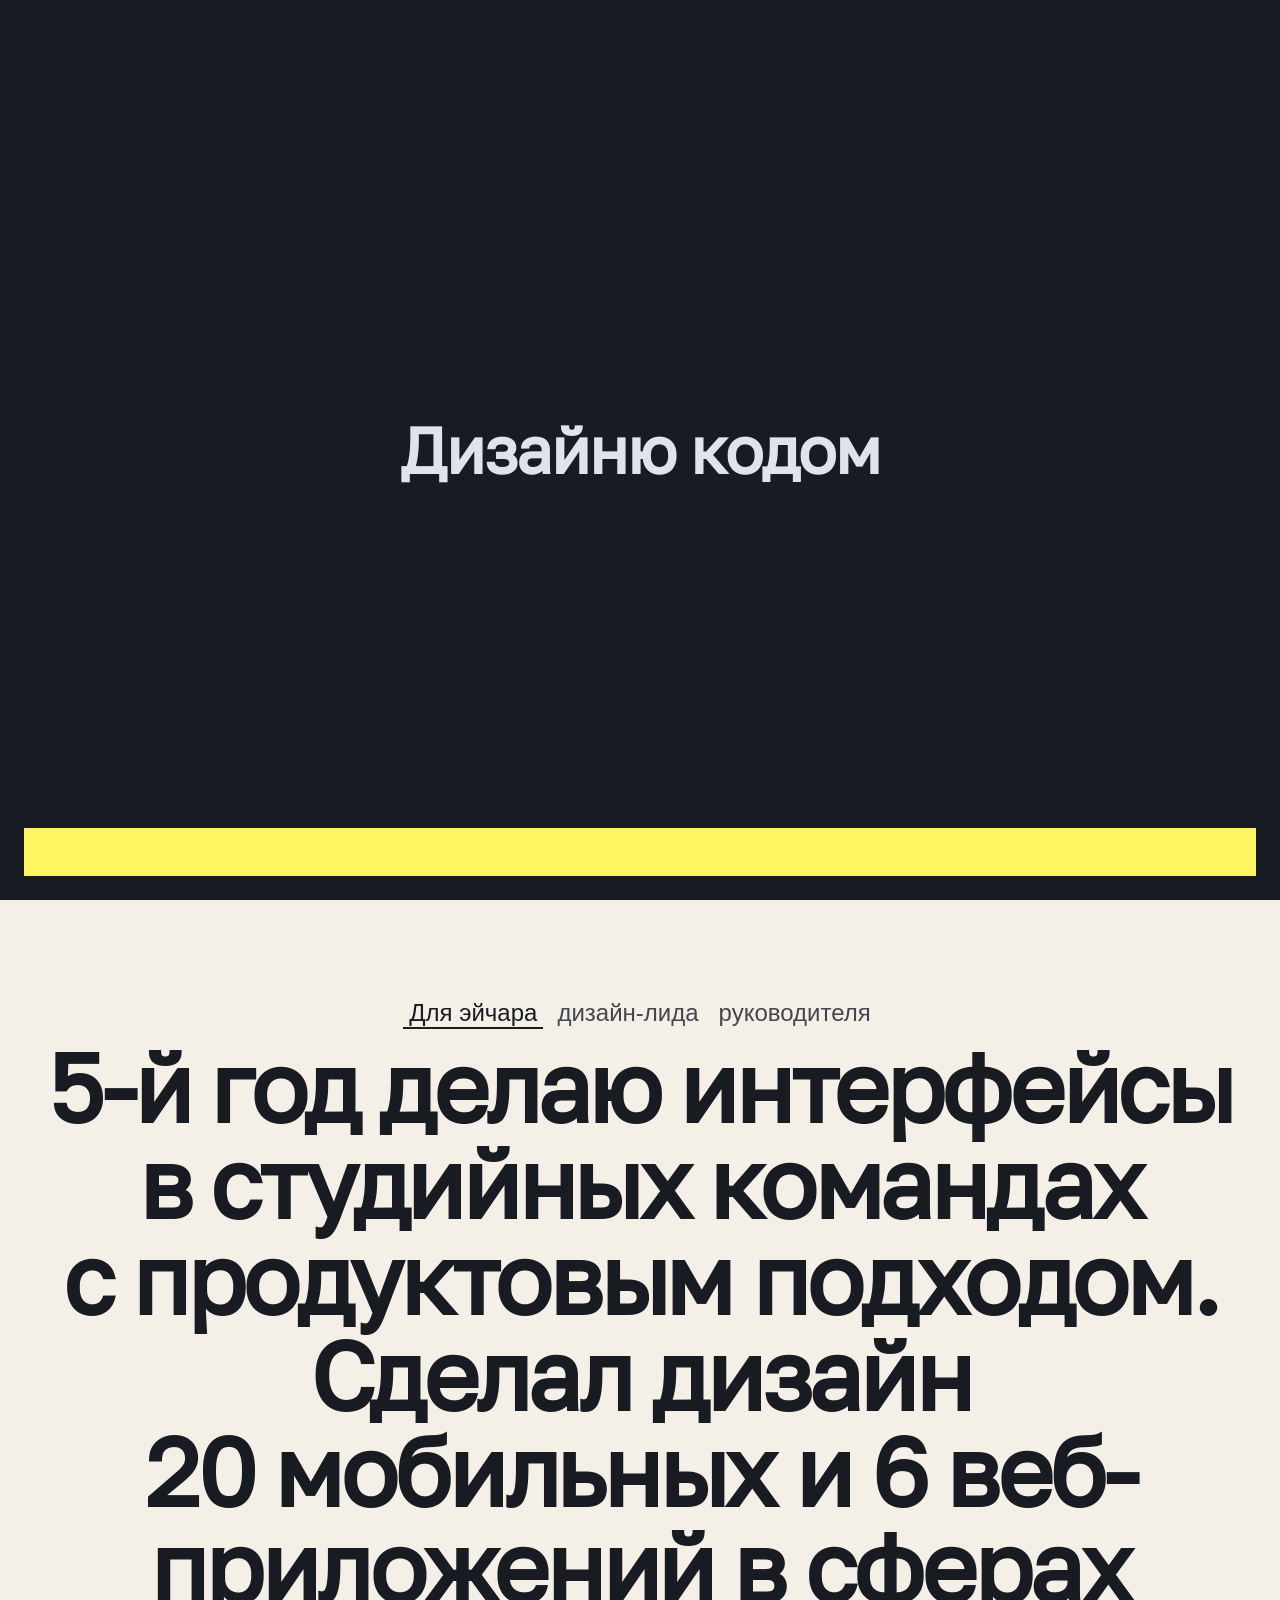
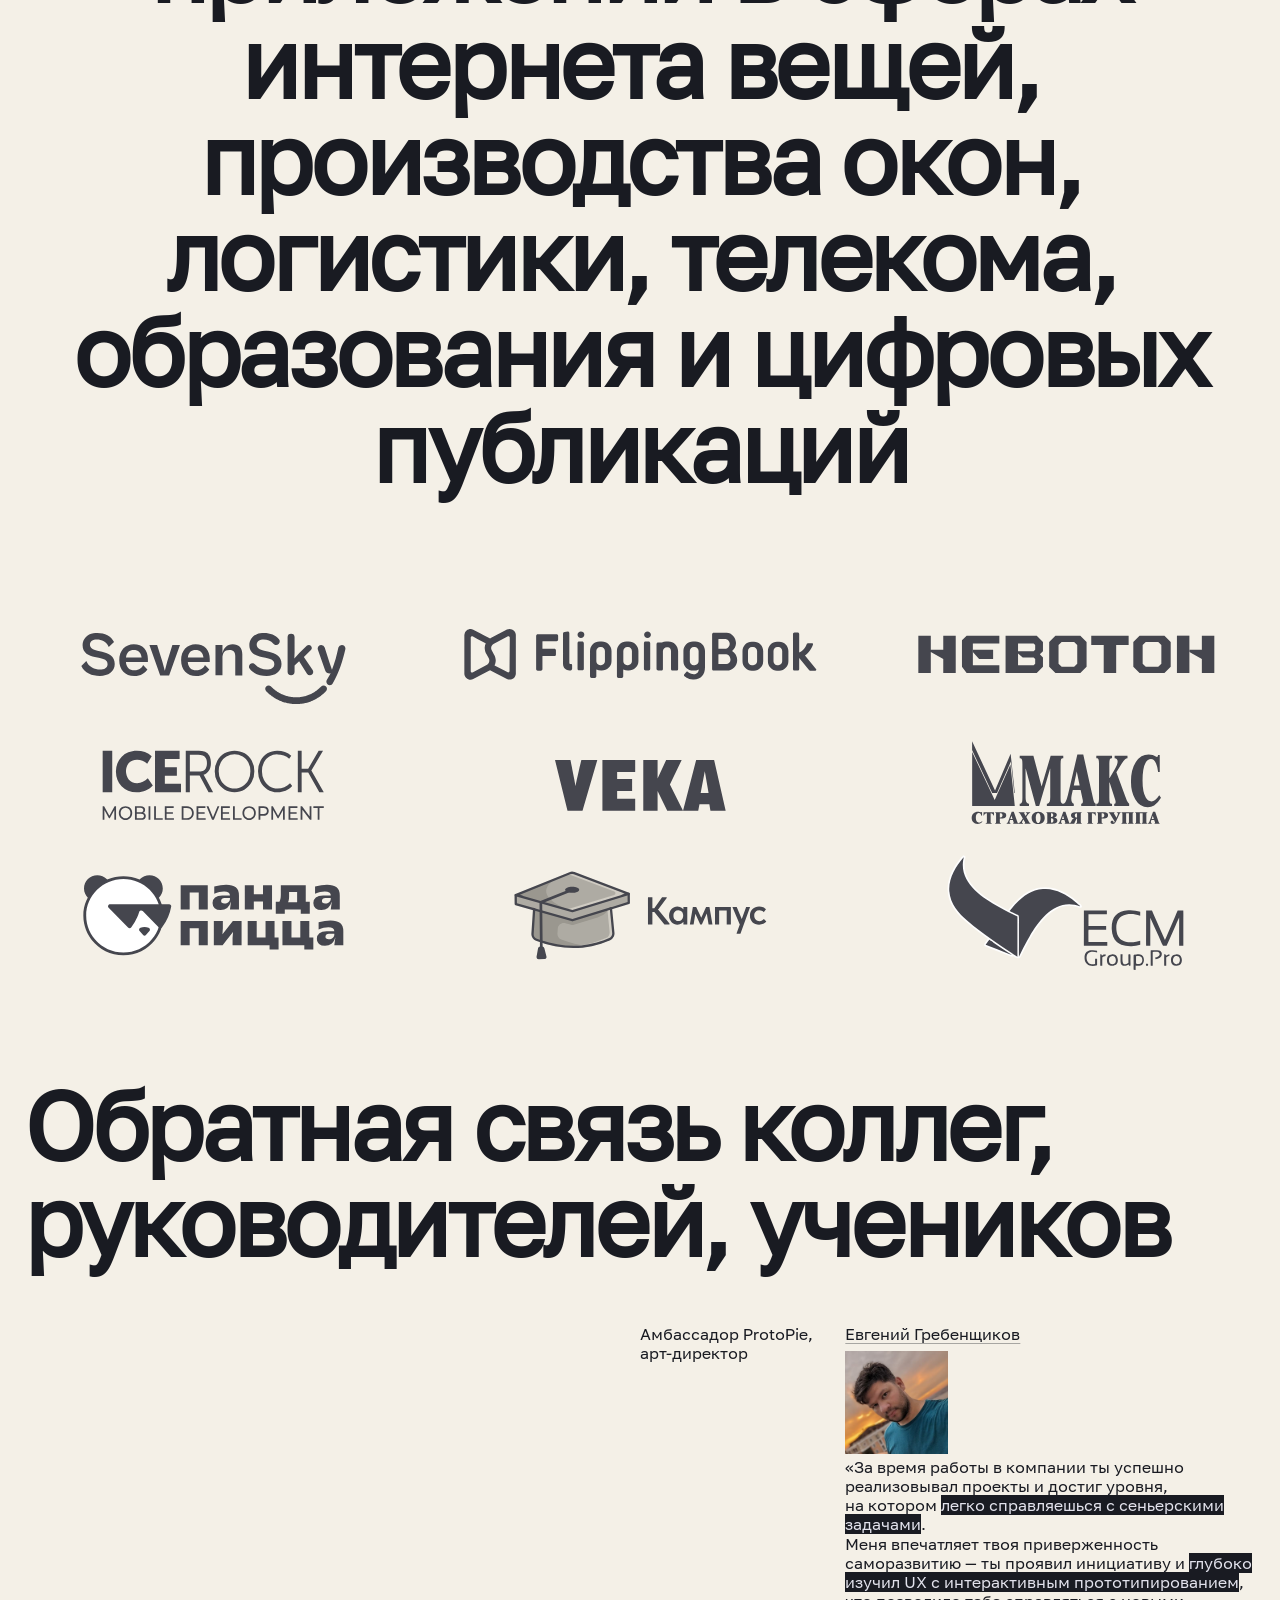
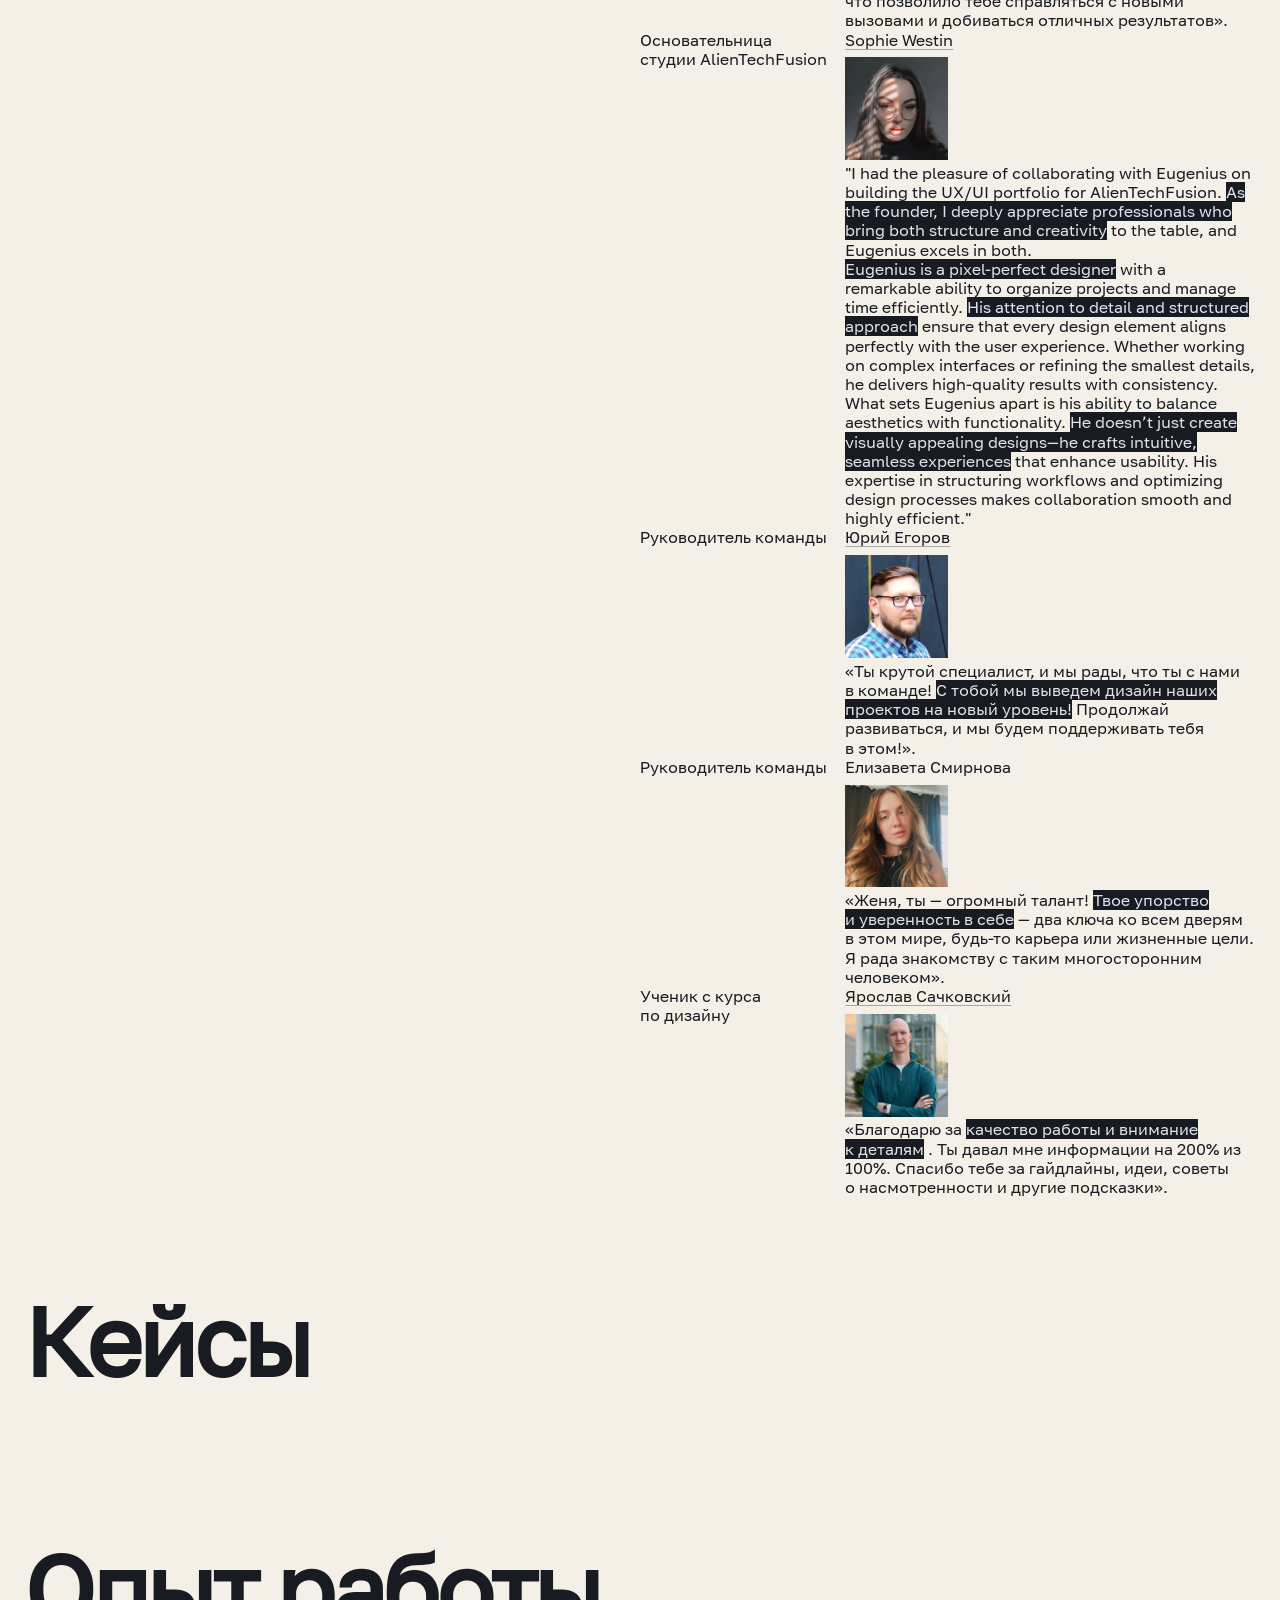
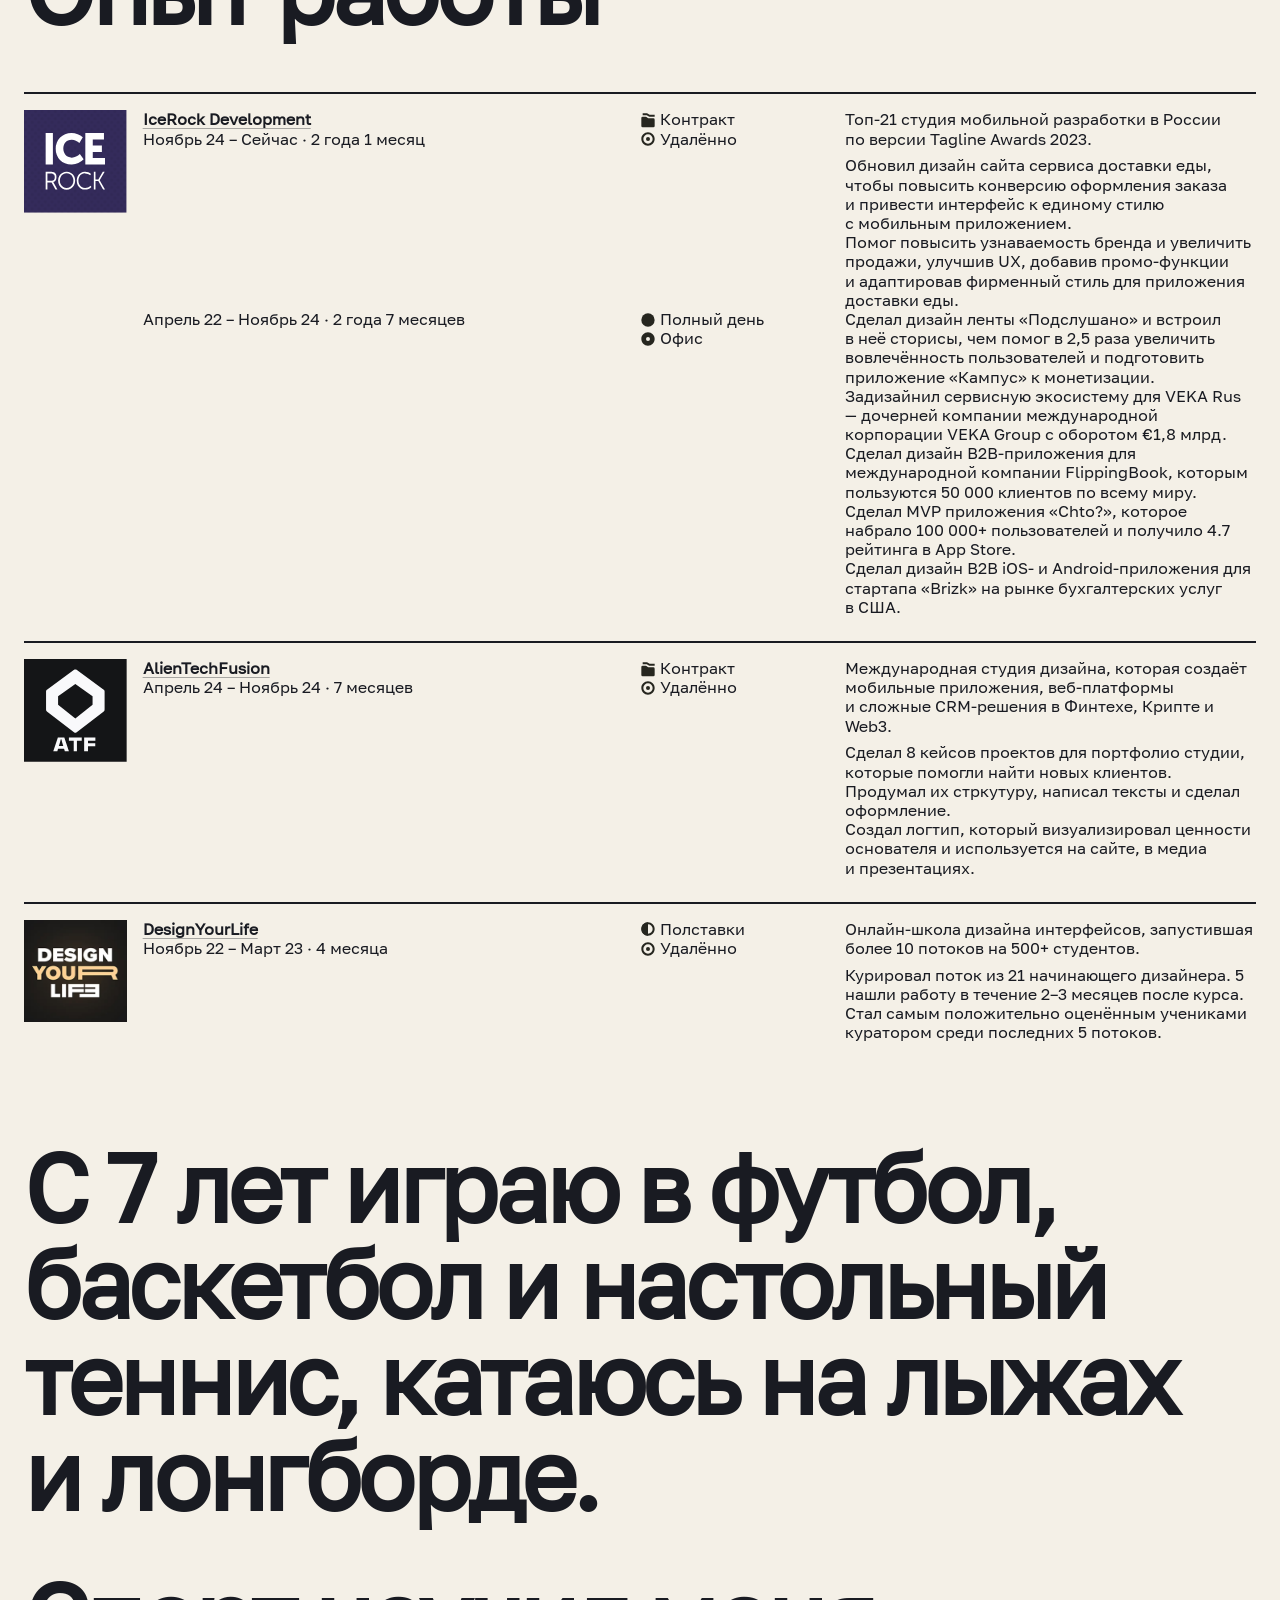
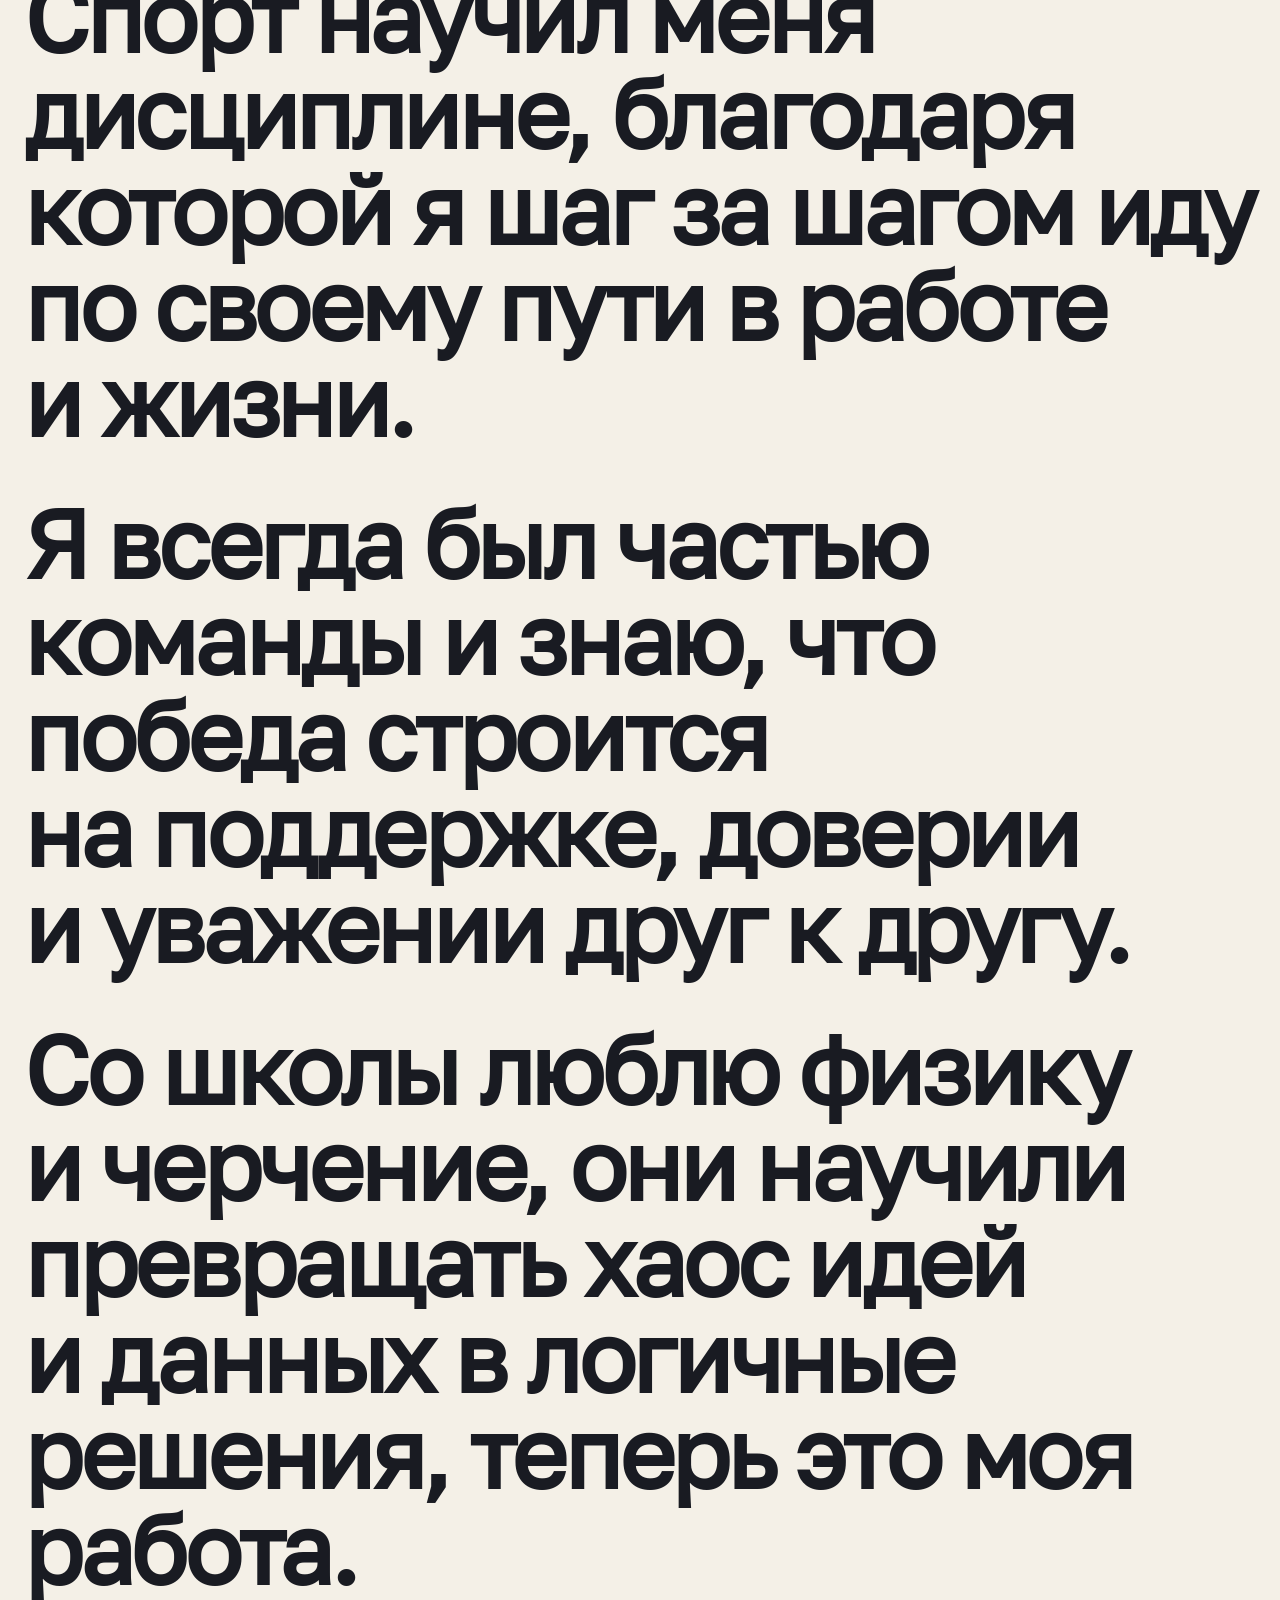
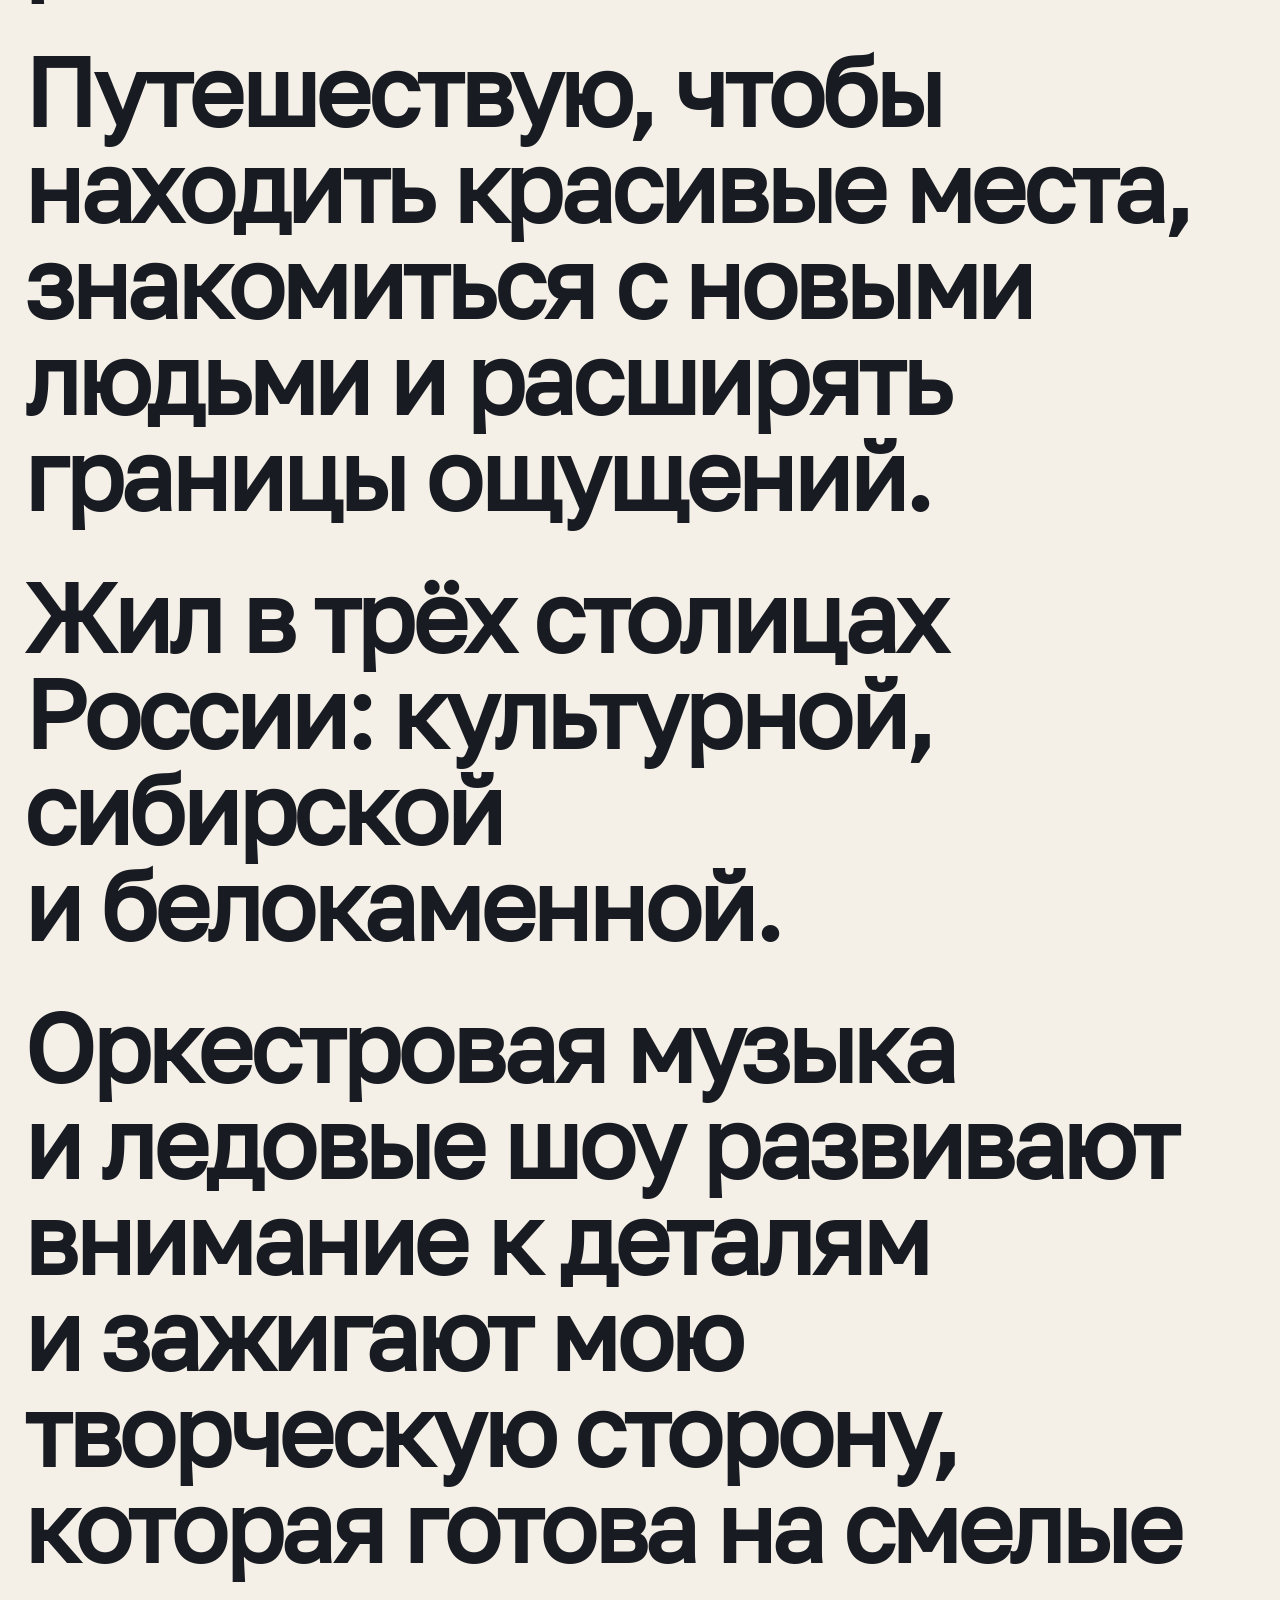
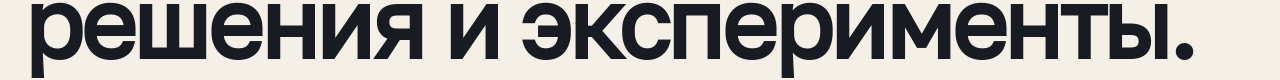
==== commit 0aa01884: "Implement experience section with date period and duration calculation" ====
--- a/index.html
+++ b/index.html
@@ -77,12 +77,12 @@
       <svg xmlns="http://www.w3.org/2000/svg" fill="none" viewBox="0 0 640 196"><path fill="#fefefe" d="M165.391 8.143c5.209-.105 2.618 4.88 2.218 7.97-4.868 37.57 37.415 59.34 65.152 74.094 3.69-5.02 10.619-12.263 15.039-16.59 10.903-10.496 25.67-17.832 41.118-17.558 20.564.508 38.336 12.343 53.01 25.775 1.096 1.096 2.364 3.308.613 4.442-2.197 1.424-5.354-.587-7.763-1.18-10.28-2.53-20.487-1.341-29.859 3.63-6.107 3.238-10.272 6.834-15.289 11.376-.7.83-1.419 1.561-2.152 2.345-15.252 16.329-25.553 36.755-35.353 56.642-1.581 3.208-2.53 3.25-6.425 3.051-1.112-.057-4.257-2.404-5.349-3.129-1.131.854-1.836 1.272-3.272.757-2.871-1.032-5.709-2.17-8.554-3.274l-16.456-6.395-9.505-3.7c-6.815-2.656-7.715-2.718-2.979-9.422.878-1.243 1.828-2.639 2.706-3.901a396 396 0 0 1-25.606-19.422c-9.571-7.873-18.899-15.968-25.723-26.417-7.768-11.895-10.913-24.991-8.034-39.036 2.583-12.6 8.553-23.124 16.324-33.189 1.548-2.004 4.118-5.541 6.139-6.869"/><path fill="#45464e" d="M165.915 10.755c.293.3-.575 4.166-.703 5.008-5.106 33.586 28.4 55.768 53.69 69.849 8.802 4.9 18.548 9.985 27.719 13.997l-.002 60.452c-3.548-1.995-8.498-5.46-11.978-7.751a837 837 0 0 1-28.485-19.496c-12.041-8.548-22.898-16.57-34.111-26.266-13.745-11.886-26.138-25.661-27.569-44.766-1.432-19.103 9.345-37.097 21.439-51.027"/><path fill="#45464e" d="M284.898 58.629c.968-.087 3.296-.062 4.285-.042 16.51.331 31.927 8.977 44.356 19.286 2.397 1.987 5.563 4.54 7.708 6.784-35.992-13.655-60.756 17.851-76.632 45.369a357 357 0 0 0-15.672 30.063c-.136-5.024-.016-10.601-.017-15.661l-.007-30.178c.002-4.89.246-10.922-.232-15.707-.078-.774-12.283-6.258-13.775-7.121q1.833-2.25 3.714-4.46c12.485-14.607 26.131-26.76 46.272-28.333M204.267 134.512c1.188.437 5.168 3.475 6.537 4.45 9.072 6.463 18.479 12.42 27.65 18.729L234.081 156c-11.665-4.53-23.513-9.02-35.115-13.677 1.473-2.387 3.677-5.421 5.301-7.811M439.712 90.749l8.798.01c1.251 3.663 4.323 9.871 5.989 13.737 4.367 10.136 9.258 20.371 13.432 30.564 1.582-3.393 3.271-7.514 4.762-10.975l10.377-24.12c1.254-2.867 2.643-6.483 3.966-9.195q4.216-.04 8.433.007c.237 5.527.046 12.54.046 18.224v34.82l-6.243-.001c-.138-11.13-.009-22.539-.011-33.692l-.002-8.754c-1.914 3.518-4.754 10.628-6.479 14.529l-12.353 27.907-5.373.009c-2.385-4.218-5.264-11.575-7.351-16.129-3.977-8.681-7.749-17.519-11.761-26.196v42.328l-6.226-.002c-.228-6.381-.035-13.823-.035-20.332zM346.34 90.749l34.491.01.005 5.637-27.604.001.013 17.683 26.468.016c.111 1.598.047 3.907.051 5.557l-24.697-.003c-.657-.022-1.088-.079-1.711.136-.442 1.469-.116 15.897-.111 18.41 9.305-.121 18.874-.007 28.203-.007l.035 5.632-35.14-.001c-.134-6.168-.018-12.765-.019-18.961zM412.961 90.493c5.344-.659 12.831.637 17.9 2.163l-.015 5.902c-7.396-2.225-13.1-3.198-20.776-1.93-13.592 2.247-16.618 14.545-14.497 26.459 2.655 14.917 16.476 16.99 29.176 14.647 1.733-.372 4.284-1.202 6.058-1.727.1 1.854.06 4.068.072 5.949-4.093 1.321-8.784 2.128-13.039 2.246-17.714.489-28.907-6.783-29.705-25.414-.736-17.198 7.128-27.658 24.826-28.295M425.359 156.627c.601-.18 2.927-.133 3.643-.108 5.245.141 7.944 4.661 7.335 9.57-.794 6.41-4.568 7.972-10.31 7.429-.698-.177-1.349-.298-2.059-.431l-.007 6.741-3.005-.009c-.186-4.333.034-9.238-.056-13.631-.036-1.723-.08-7.4.171-8.682.679-.723 3.202-.782 4.288-.879m-.787 2.83.012 10.796c2.16 1.035 3.828 1.204 6.1.498.526-.276 1.274-.645 1.667-1.085 2.547-2.857 2.357-9.41-2.086-10.376-.898-.195-1.804-.182-2.72-.179-1.038.076-1.951.119-2.973.346M484.428 156.625l.133-.023c8.078-1.318 11.01 8.888 7.084 14.485-1.318 1.88-3.757 2.299-5.866 2.535q-.173.026-.348.047c-4.733.559-8.138-2.511-8.418-7.17-.348-5.809 1.279-9.334 7.415-9.874m.732 14.694c1.643-.145 2.775-.361 3.846-1.727 2.016-2.574 1.853-7.55-.819-9.649-1.01-.795-1.767-.838-2.972-1.029-1.401.172-3.217.575-3.957 1.857-2.483 4.303-1.708 10.083 3.902 10.548M388.033 156.619c8.309-1.582 11.394 8.104 7.805 14.114-1.065 1.782-3.198 2.403-5.099 2.755-6.415.737-9.962-2.058-9.812-8.679.112-4.925 2.118-7.685 7.106-8.19m1.673 14.609c6.698-.624 5.759-12.699-.642-12.326-4.258.562-5.529 3.545-5.015 7.639.421 3.344 2.358 4.767 5.657 4.687M356.694 150.397c3.05-.361 6.523-.225 9.467.722l.001 2.71c-4.407-1.488-10.87-2.183-14.026 1.935-2.823 3.683-2.305 11.159 1.61 13.942 3.079 2.188 6.019 1.723 9.404 1.239l-.012-5.918.014-2.054 3.009.04.01 9.746c-8.391 2.808-18.391.708-18.798-9.85-.269-6.98 1.968-11.35 9.321-12.512M446.707 150.258c4.11.152 8.359-.315 12.402.332 2.017.323 3.789 2.153 4.033 4.188.724 6.069-4.34 8.185-9.314 9.021-.227-.884-.398-1.732-.58-2.623 3.576-.663 9.213-3.22 5.713-7.507-2.323-1.258-6.516-.838-9.325-.8-.087 6.907-.011 13.977-.011 20.898l-3.01-.003c-.179-4.757.063-10.033-.043-14.843-.033-1.501-.074-7.546.135-8.663M414.752 156.44c.486-.184.826-.089 1.196.198.507 1.016.297 5.632.217 7.113-.15 2.787.405 7.195-.053 9.817-.513.296-1.381.205-2.002.191l-.603-2.14c-2.209 1.262-4.116 2.163-6.739 2.122-6.154-.098-5.497-6.694-5.466-10.909l.027-6.3 3.007.01c.039 6.282-2.126 20.44 8.865 12.423-.053-1.468-.193-11.589-.037-12.116.44-.403.96-.357 1.588-.409M466.843 156.525c.657-.018 1.239-.092 1.836.177.513.41.651 1.21.841 1.866 1.553-1.106 3.021-2.123 5.08-1.974.314.336.421.538.421 1.065-.004 1.558-2.493 1.794-3.58 2.371-.671.356-1.018.671-1.582 1.187l-.007 5.507.002 7.043-3.012-.009c-.156-5.461-.045-11.735.001-17.233M370.923 156.521c.587-.011 1.199-.081 1.716.18.506.419.608 1.244.768 1.908 2.28-1.726 2.654-1.801 5.476-2.15l.014 2.536c-2.098.368-3.377.571-4.962 2.101v5.628l-.01 7.012c-.962.041-2.031.02-3.002.023-.115-5.618-.028-11.595 0-17.238M439.475 170.529c1.229-.025 2.318-.326 3.127.65.221.76-.007 1.782-.124 2.591l-2.95-.022c-.114-1.188-.085-2.03-.053-3.219"/></svg>
     </div>
     <div class="v-spacer xl"></div>
-    <div class="wrapper"><p class="display">Обратная связь коллег, руководителей, учеников</p></div>
+    <div id="teamate-feedback-title" class="wrapper"><p class="display">Обратная связь коллег, руководителей, учеников</p></div>
     <div class="v-spacer s"></div>
     <div id="teamate-feedback" class="wrapper">
       <div class="teamate-feedback-item">
         <div class="job-title">
-          <a href="https://community.protopie.io/c/our-ambassadors/eugeny-grebenshchikov-c5af60-949b92">Амбассадор ProtoPie</a>&nbsp;<span>,</span><p>арт-директор</p>
+          <p>Амбассадор ProtoPie, арт-директор</p>
         </div>
         <div class="profile">
           <a href="https://www.linkedin.com/in/eugeny-entw/">Евгений Гребенщиков</a>
@@ -91,13 +91,13 @@
           </figure>
         </div>
         <div class="feedback-text">
-          <p class="indent">«За время работы в&nbsp;компании ты успешно реализовывал проекты и&nbsp;достиг уровня, на&nbsp;котором <mark>легко справляешься с&nbsp;сеньерскими задачами</mark>.</p>
-          <p class="indent">Меня впечатляет твоя приверженность саморазвитию — ты проявил инициативу и&nbsp;<mark>глубоко изучил UX с&nbsp;интерактивным прототипированием</mark>, что позволило тебе справляться с&nbsp;новыми вызовами и&nbsp;добиваться отличных результатов».</p>
-        </div>
-      </div>
-      <div class="teamate-feedback-item">
-        <div class="job-title">
-          <p>Основательница студии</p><a href="https://www.upwork.com/agencies/1837921821807096811/">AlienTechFusion</a>
+          <p class="indent margin-free">«За время работы в&nbsp;компании ты успешно реализовывал проекты и&nbsp;достиг уровня, на&nbsp;котором <mark>легко справляешься с&nbsp;сеньерскими задачами</mark>.</p>
+          <p class="indent margin-free">Меня впечатляет твоя приверженность саморазвитию — ты проявил инициативу и&nbsp;<mark>глубоко изучил UX с&nbsp;интерактивным прототипированием</mark>, что позволило тебе справляться с&nbsp;новыми вызовами и&nbsp;добиваться отличных результатов».</p>
+        </div>
+      </div>
+      <div class="teamate-feedback-item">
+        <div class="job-title">
+          <p>Основательница студии AlienTechFusion</p>
         </div>
         <div class="profile">
           <a href="https://www.upwork.com/freelancers/~01d45b59ce6bd47305/">Sophie Westin</a>
@@ -106,9 +106,9 @@
           </figure>
         </div>
         <div class="feedback-text">
-          <p class="indent">"I had the pleasure of collaborating with Eugenius on building the UX/UI portfolio for AlienTechFusion. <mark>As the founder, I deeply appreciate professionals who bring both structure and creativity</mark> to the table, and Eugenius excels in both.</p>
-          <p class="indent"><mark>Eugenius is a pixel-perfect designer</mark> with a remarkable ability to organize projects and manage time efficiently. <mark>His attention to detail and structured approach</mark> ensure that every design element aligns perfectly with the user experience. Whether working on complex interfaces or refining the smallest details, he delivers high-quality results with consistency.</p>
-          <p class="indent">What sets Eugenius apart is his ability to balance aesthetics with functionality. <mark>He doesn’t just create visually appealing designs—he crafts intuitive, seamless experiences</mark> that enhance usability. His expertise in structuring workflows and optimizing design processes makes collaboration smooth and highly efficient."</p>
+          <p class="indent margin-free">"I had the pleasure of collaborating with Eugenius on building the UX/UI portfolio for AlienTechFusion. <mark>As the founder, I deeply appreciate professionals who bring both structure and creativity</mark> to the table, and Eugenius excels in both.</p>
+          <p class="indent margin-free"><mark>Eugenius is a pixel-perfect designer</mark> with a remarkable ability to organize projects and manage time efficiently. <mark>His attention to detail and structured approach</mark> ensure that every design element aligns perfectly with the user experience. Whether working on complex interfaces or refining the smallest details, he delivers high-quality results with consistency.</p>
+          <p class="indent margin-free">What sets Eugenius apart is his ability to balance aesthetics with functionality. <mark>He doesn’t just create visually appealing designs—he crafts intuitive, seamless experiences</mark> that enhance usability. His expertise in structuring workflows and optimizing design processes makes collaboration smooth and highly efficient."</p>
         </div>
       </div>
       <div class="teamate-feedback-item">
@@ -122,7 +122,7 @@
           </figure>
         </div>
         <div class="feedback-text">
-          <p class="indent">«Ты крутой специалист, и&nbsp;мы рады, что ты с&nbsp;нами в&nbsp;команде! <mark>С тобой мы вывели дизайн наших проектов на&nbsp;новый уровень!</mark> Продолжай развиваться, и&nbsp;мы будем поддерживать тебя в&nbsp;этом!».</p>
+          <p class="indent margin-free">«Ты крутой специалист, и&nbsp;мы рады, что ты с&nbsp;нами в&nbsp;команде! <mark>С&nbsp;тобой мы выведем дизайн наших проектов на&nbsp;новый уровень!</mark> Продолжай развиваться, и&nbsp;мы будем поддерживать тебя в&nbsp;этом!».</p>
         </div>
       </div>
       <div class="teamate-feedback-item">
@@ -136,7 +136,7 @@
           </figure>
         </div>
         <div class="feedback-text">
-          <p class="indent">«Женя, ты — огромный талант! <mark>Твое упорство и&nbsp;уверенность в&nbsp;себе</mark> — два ключа ко всем дверям в&nbsp;этом мире, будь-то карьера или жизненные цели. Я рада знакомству с&nbsp;таким многосторонним человеком».</p>
+          <p class="indent margin-free">«Женя, ты — огромный талант! <mark>Твое упорство и&nbsp;уверенность в&nbsp;себе</mark> — два ключа ко всем дверям в&nbsp;этом мире, будь-то карьера или жизненные цели. Я рада знакомству с&nbsp;таким многосторонним человеком».</p>
         </div>
       </div>
       <div class="teamate-feedback-item">
@@ -150,12 +150,135 @@
           </figure>
         </div>
         <div class="feedback-text">
-          <p class="indent">«Благодарю за&nbsp;<mark>качество работы и&nbsp;внимание к&nbsp;деталям.</mark> Ты давал мне информации на 200% из 100%. Спасибо тебе за гайдлайны, идеи, советы о&nbsp;насмотренности и&nbsp;другие подсказки».</p>
-        </div>
-      </div>
-    </div>
-    </div>
-    <div class="v-spacer xl"></div>
+          <p class="indent margin-free">«Благодарю за&nbsp;<mark>качество работы и&nbsp;внимание к&nbsp;деталям</mark>&nbsp;. Ты давал мне информации на 200% из 100%. Спасибо тебе за гайдлайны, идеи, советы о&nbsp;насмотренности и&nbsp;другие подсказки».</p>
+        </div>
+      </div>
+    </div>
+    </div>
+    <div class="v-spacer xl"></div>
+    <div id="cases-title" class="wrapper"><p class="display">Кейсы</p></div>
+    <div class="v-spacer s"></div>
+    <div class="v-spacer xl"></div>
+    <div id="experience-resume-title" class="wrapper"><p class="display">Опыт работы</p></div>
+    <div class="v-spacer s"></div>
+    <div id="experience-resume" class="wrapper">
+      <div id="icerock-dev" class="experience-resume-item">
+        <figure class="company-logo">
+          <svg xmlns="http://www.w3.org/2000/svg" xmlns:xlink="http://www.w3.org/1999/xlink" fill="none" viewBox="0 0 156 156"><g clip-path="url(#a)"><path fill="#342b5b" d="M0 0h156v156H0z"/><path fill="url(#b)" fill-opacity=".05" d="M0 0h156v156H0z"/><path fill="#fff" fill-rule="evenodd" d="M58.17 119.143a12.7 12.7 0 0 1-4.655-4.963 14.56 14.56 0 0 1-1.678-6.963 13.76 13.76 0 0 1 1.678-6.754 12.5 12.5 0 0 1 4.654-4.809 13.32 13.32 0 0 1 13.248 0 12.44 12.44 0 0 1 4.645 4.809 13.8 13.8 0 0 1 1.669 6.754 14.6 14.6 0 0 1-1.669 6.963 12.64 12.64 0 0 1-4.645 4.963 12.98 12.98 0 0 1-13.248 0m1.324-21.407a10 10 0 0 0-3.717 3.927 11.55 11.55 0 0 0-1.343 5.554 12.3 12.3 0 0 0 1.343 5.754c1.76 3.444 5.23 5.6 9.012 5.6s7.251-2.156 9.012-5.6a12.4 12.4 0 0 0 1.337-5.754 11.6 11.6 0 0 0-1.337-5.554 9.97 9.97 0 0 0-3.709-3.927 10.55 10.55 0 0 0-10.598 0M35.585 120.961v-10.83l6.34.002 5.88 10.828h2.96l-5.648-10.365a10 10 0 0 1-.162-.301c-.127-.245-.248-.477-.438-.704 1.466-.466 2.634-1.384 3.48-2.632.924-1.338 1.375-3.324 1.34-4.945.036-1.386-.26-3.68-.97-4.876a6.5 6.5 0 0 0-2.824-2.5 12.05 12.05 0 0 0-4.765-.733h-7.872v27.056zm0-24.363h5.09c1.152-.057 2.263.133 3.352.508a4.35 4.35 0 0 1 2.022 1.771c.489.829.713 2.175.696 3.135.068 1.433-.44 3.305-1.405 4.375-.977 1.001-2.01 1.103-3.415 1.039h-6.34z" clip-rule="evenodd"/><path fill="#fff" d="M86.203 119.124a12.24 12.24 0 0 0 6.654 1.835c3.602.065 7.073-1.406 9.61-4.072l-1.43-1.818c-2.176 2.196-5.081 3.434-8.11 3.455a9.65 9.65 0 0 1-5.38-1.536 9.96 9.96 0 0 1-3.602-4.1 12.9 12.9 0 0 1-1.239-5.673 12.2 12.2 0 0 1 1.239-5.544 9.57 9.57 0 0 1 3.566-3.919 9.86 9.86 0 0 1 5.31-1.445c1.412.007 2.81.265 4.138.764a10.7 10.7 0 0 1 3.54 2.09l1.324-1.887a10.7 10.7 0 0 0-4.116-2.545 15 15 0 0 0-4.953-.837 12.36 12.36 0 0 0-6.506 1.744 12 12 0 0 0-4.5 4.799 14.44 14.44 0 0 0-1.604 6.818 15.15 15.15 0 0 0 1.57 6.926 12.25 12.25 0 0 0 4.49 4.945M112.914 108.058h-4.286v12.903h-2.5v-27.07h2.5v11.73h4.286l6.828-11.73h2.858l-7.621 12.858 8.115 14.212h-2.911zM43.922 35.04H32.906l.002 47.707h11.014zM54.648 75.89a21.5 21.5 0 0 0 7.604 5.024 26.4 26.4 0 0 0 9.949 1.828 24.63 24.63 0 0 0 18.46-7.751l-5.79-8.255a21.1 21.1 0 0 1-5.71 4.096 14.5 14.5 0 0 1-6.46 1.576 13.34 13.34 0 0 1-5.742-1.197 10.9 10.9 0 0 1-4.083-3.181 14.6 14.6 0 0 1-2.331-4.411 16.1 16.1 0 0 1-.798-5.073c-.01-1.658.243-3.307.75-4.884a13.2 13.2 0 0 1 2.27-4.19 10.4 10.4 0 0 1 4.068-2.993 14.7 14.7 0 0 1 5.866-1.104 15.4 15.4 0 0 1 6.055 1.323 19.8 19.8 0 0 1 5.429 3.372l5.194-8.508a21.3 21.3 0 0 0-7.806-4.868 27.2 27.2 0 0 0-9.37-1.654c-3.326-.03-6.626.59-9.716 1.827a22.3 22.3 0 0 0-7.62 5.01 23.1 23.1 0 0 0-4.912 7.561 24.6 24.6 0 0 0-1.783 9.359 26 26 0 0 0 1.704 9.505 22.7 22.7 0 0 0 4.772 7.587M104.512 73.047h18.568v9.7h-29.9l.018-47.708h28.308v9.7H104.51l.002 9.383h13.847v9.701H104.51z"/></g><defs><clipPath id="a"><path fill="#fff" d="M0 0h156v156H0z"/></clipPath><pattern id="b" width=".258" height=".211" patternContentUnits="objectBoundingBox"><use xlink:href="#c" transform="scale(.00293)"/></pattern><image xlink:href="[data-uri]" id="c" width="88" height="72" preserveAspectRatio="none"/></defs></svg>
+        </figure>
+        <div class="company-info">
+          <p class="company-title margin-free"><a href="https://icerockdev.ru/">IceRock Development</a></p>
+          <p class="experience-date-period margin-free"></p>
+        </div>
+        <div class="experience-text-wrapper">
+            <div class="work-format"> 
+              <div class="work-format-item">
+                <svg class="icon" xmlns="http://www.w3.org/2000/svg" fill="none" viewBox="0 0 24 24"><path fill="#26261f" fill-rule="evenodd" d="M10.102 5H4V2h6.5a1.5 1.5 0 0 1 .744.198L14.398 4H22v3h-8a1.5 1.5 0 0 1-.744-.198zM2 9a2 2 0 0 1 2-2h4.392a2 2 0 0 1 1.205.404l2.738 2.067H20a2 2 0 0 1 2 2V21a2 2 0 0 1-2 2H4a2 2 0 0 1-2-2z" clip-rule="evenodd"/></svg>
+                <p class="margin-free">Контракт</p>
+              </div>
+              <div class="work-format-item">
+                <svg class="icon" xmlns="http://www.w3.org/2000/svg" fill="none" viewBox="0 0 24 24"><path fill="#26261f" d="M15 12a3 3 0 1 1-6 0 3 3 0 0 1 6 0"/><path fill="#26261f" fill-rule="evenodd" d="M12 19a7 7 0 1 0 0-14 7 7 0 0 0 0 14m0 3c5.523 0 10-4.477 10-10S17.523 2 12 2 2 6.477 2 12s4.477 10 10 10" clip-rule="evenodd"/></svg>
+                <p class="margin-free">Удалённо</p>
+              </div>
+            </div>  
+            <div>
+              <p>Топ-21 студия мобильной разработки в&nbsp;России по&nbsp;версии Tagline Awards 2023.</p>
+              <div>
+                <p class="indent margin-free">Обновил дизайн сайта сервиса доставки еды, чтобы повысить конверсию оформления заказа и&nbsp;привести интерфейс к&nbsp;единому стилю с&nbsp;мобильным приложением.</p>
+                <p class="indent margin-free">Помог повысить узнаваемость бренда и&nbsp;увеличить продажи, улучшив UX, добавив промо-функции и&nbsp;адаптировав фирменный стиль для приложения доставки еды.</p>
+              </div>
+            </div>
+        </div>
+        <div class="company-info">
+          <p class="experience-date-period margin-free"></p>
+        </div>
+        <div class="experience-text-wrapper">
+            <div class="work-format"> 
+              <div class="work-format-item">
+                <svg class="icon" xmlns="http://www.w3.org/2000/svg" fill="none" viewBox="0 0 24 24"><circle cx="12" cy="12" r="10" fill="#26261f"/></svg>
+                <p class="margin-free">Полный день</p>
+              </div>
+              <div class="work-format-item">
+                <svg class="icon" xmlns="http://www.w3.org/2000/svg" fill="none" viewBox="0 0 24 24"><path fill="#26261f" fill-rule="evenodd" d="M12 22c5.523 0 10-4.477 10-10S17.523 2 12 2 2 6.477 2 12s4.477 10 10 10m0-7a3 3 0 1 0 0-6 3 3 0 0 0 0 6" clip-rule="evenodd"/></svg>
+                <p class="margin-free">Офис</p>
+              </div>
+            </div>  
+            <div>
+                <p class="indent margin-free">Сделал дизайн ленты «Подслушано» и&nbsp;встроил в&nbsp;неё сторисы, чем помог в&nbsp;2,5 раза увеличить вовлечённость пользователей и&nbsp;подготовить приложение «Кампус» к&nbsp;монетизации.</p>
+                <p class="indent margin-free">Задизайнил сервисную экосистему для VEKA Rus — дочерней компании международной корпорации VEKA Group с&nbsp;оборотом €1,8&nbsp;млрд.</p>
+                <p class="indent margin-free">Сделал дизайн B2B-приложения для международной компании FlippingBook, которым пользуются 50&nbsp;000 клиентов по&nbsp;всему миру.</p>
+                <p class="indent margin-free">Сделал MVP приложения «Chto?», которое набрало 100 000+ пользователей и&nbsp;получило 4.7 рейтинга в&nbsp;App Store.</p>
+                <p class="indent margin-free">Сделал дизайн B2B iOS- и&nbsp;Android-приложения для стартапа «Brizk» на&nbsp;рынке бухгалтерских услуг в&nbsp;США.</p>
+            </div>
+        </div>
+      </div>
+      <div id="alien-tech-fusion" class="experience-resume-item">
+        <figure class="company-logo">
+          <svg xmlns="http://www.w3.org/2000/svg" fill="none" viewBox="0 0 156 156"><path fill="#141517" d="M0 0h156v156H0z"/><path fill="#f9f9fb" fill-rule="evenodd" d="M74.42 110.321c1.28.991 1.921 1.487 2.628 1.678.623.168 1.28.168 1.904 0 .707-.191 1.347-.687 2.629-1.678l38.634-29.907c.833-.645 1.249-.967 1.549-1.371.266-.359.464-.762.584-1.192.136-.484.136-1.011.136-2.064V50.54c0-1.087 0-1.63-.144-2.128a3.7 3.7 0 0 0-.616-1.217c-.317-.41-.755-.732-1.632-1.374L81.458 17.5c-1.242-.91-1.863-1.365-2.543-1.54a3.66 3.66 0 0 0-1.83 0c-.68.175-1.301.63-2.543 1.54l-38.634 28.32c-.877.642-1.315.963-1.632 1.374-.28.363-.489.776-.617 1.217-.143.497-.143 1.04-.143 2.128v25.247c0 1.053 0 1.58.136 2.064.12.43.318.833.584 1.192.3.404.716.726 1.55 1.37zM78 90.237l26.203-20.722v-12.8L78 37.823 51.797 56.716v12.799z" clip-rule="evenodd"/><path fill="#f9f9fb" d="M50.637 140.156h-6.153l6.992-20.718h9.782l6.992 20.718h-6.21l-1.14-3.831h-9.122zm3.663-12.203-1.29 4.278h6.662l-1.262-4.278q-.271-.859-.539-1.853a1282 1282 0 0 1-.917-3.37q-.165-.594-.165-.624h-.839q-.3 1.128-.524 1.916-.228.787-.466 1.661-.243.878-.66 2.27M108.469 119.438v4.747H97.235v3.711h11.054v4.541H97.235v7.719h-5.829v-20.718zM80.438 140.156h-4.876v-15.851H68.25v-4.867h19.5v4.867h-7.312z"/></svg>
+        </figure>
+        <div class="company-info">
+          <p class="company-title margin-free"><a href="https://www.upwork.com/agencies/1837921821807096811/">AlienTechFusion</a></p>
+          <p class="experience-date-period margin-free"></p>
+        </div>
+        <div class="experience-text-wrapper">
+            <div class="work-format"> 
+              <div class="work-format-item">
+                <svg class="icon" xmlns="http://www.w3.org/2000/svg" fill="none" viewBox="0 0 24 24"><path fill="#26261f" fill-rule="evenodd" d="M10.102 5H4V2h6.5a1.5 1.5 0 0 1 .744.198L14.398 4H22v3h-8a1.5 1.5 0 0 1-.744-.198zM2 9a2 2 0 0 1 2-2h4.392a2 2 0 0 1 1.205.404l2.738 2.067H20a2 2 0 0 1 2 2V21a2 2 0 0 1-2 2H4a2 2 0 0 1-2-2z" clip-rule="evenodd"/></svg>
+                <p class="margin-free">Контракт</p>
+              </div>
+              <div class="work-format-item">
+                <svg class="icon" xmlns="http://www.w3.org/2000/svg" fill="none" viewBox="0 0 24 24"><path fill="#26261f" d="M15 12a3 3 0 1 1-6 0 3 3 0 0 1 6 0"/><path fill="#26261f" fill-rule="evenodd" d="M12 19a7 7 0 1 0 0-14 7 7 0 0 0 0 14m0 3c5.523 0 10-4.477 10-10S17.523 2 12 2 2 6.477 2 12s4.477 10 10 10" clip-rule="evenodd"/></svg>
+                <p class="margin-free">Удалённо</p>
+              </div>
+            </div>  
+            <div>
+              <p>Международная студия дизайна, которая создаёт мобильные приложения, веб-платформы и&nbsp;сложные CRM-решения в Финтехе, Крипте и Web3.</p>
+              <div>
+                <p class="indent margin-free">Сделал 8 кейсов проектов для портфолио студии, которые помогли найти новых клиентов. Продумал их стркутуру, написал тексты и&nbsp;сделал оформление.</p>
+                <p class="indent margin-free">Создал логтип, который визуализировал ценности основателя и используется на&nbsp;сайте, в&nbsp;медиа и&nbsp;презентациях.</p>
+              </div>
+            </div>
+        </div>
+      </div>
+      <div id="design-your-life" class="experience-resume-item">
+        <figure class="company-logo">
+          <img src="assets/images/DYL.avif"> 
+        </figure>
+        <div class="company-info">
+          <p class="company-title margin-free"><a href="https://kolle.io/school">DesignYourLife</a></p>
+          <p class="experience-date-period margin-free"></p>
+        </div>
+        <div class="experience-text-wrapper">
+            <div class="work-format"> 
+              <div class="work-format-item">
+                <svg class="icon" xmlns="http://www.w3.org/2000/svg" fill="none" viewBox="0 0 24 24"><path fill="#26261f" d="M12 2a10 10 0 0 0 0 20z"/><path fill="#26261f" fill-rule="evenodd" d="M22 12c0 5.523-4.477 10-10 10S2 17.523 2 12 6.477 2 12 2s10 4.477 10 10m-3 0a7 7 0 0 1-7 7V5a7 7 0 0 1 7 7" clip-rule="evenodd"/></svg>
+                <p class="margin-free">Полставки</p>
+              </div>
+              <div class="work-format-item">
+                <svg class="icon" xmlns="http://www.w3.org/2000/svg" fill="none" viewBox="0 0 24 24"><path fill="#26261f" d="M15 12a3 3 0 1 1-6 0 3 3 0 0 1 6 0"/><path fill="#26261f" fill-rule="evenodd" d="M12 19a7 7 0 1 0 0-14 7 7 0 0 0 0 14m0 3c5.523 0 10-4.477 10-10S17.523 2 12 2 2 6.477 2 12s4.477 10 10 10" clip-rule="evenodd"/></svg>
+                <p class="margin-free">Удалённо</p>
+              </div>
+            </div>  
+            <div>
+              <p>Онлайн-школа дизайна интерфейсов, запустившая более 10 потоков на 500+ студентов.</p>
+              <div>
+                <p class="indent margin-free">Курировал поток из 21 начинающего дизайнера. 5 нашли работу в&nbsp;течение 2–3 месяцев после курса.</p>
+                <p class="indent margin-free">Стал самым положительно оценённым учениками куратором среди последних 5 потоков.</p>
+            </div>
+            </div>
+        </div>
+      </div>
+    </div>
+    <div class="v-spacer xl"></div>
+    <div id="personality-text-title" class="wrapper">
+      <p class="display">С 7 лет играю в&nbsp;футбол, баскетбол и&nbsp;настольный теннис, катаюсь на&nbsp;лыжах и&nbsp;лонгборде.</p>
+      <p class="display">Спорт научил меня дисциплине, благодаря которой я&nbsp;шаг за шагом иду по&nbsp;своему пути в&nbsp;работе и&nbsp;жизни.</p>
+      <p class="display">Я всегда был частью команды и&nbsp;знаю, что победа строится на&nbsp;поддержке, доверии и&nbsp;уважении друг к&nbsp;другу.</p>
+      <p class="display">Со школы люблю физику и&nbsp;черчение, они научили превращать хаос идей и&nbsp;данных в&nbsp;логичные решения, теперь это моя работа.</p>
+      <p class="display">Путешествую, чтобы находить красивые места, знакомиться с&nbsp;новыми людьми и&nbsp;расширять границы ощущений.</p>
+      <p class="display">Жил в&nbsp;трёх столицах России: культурной, сибирской и&nbsp;белокаменной.</p>
+      <p class="display">Оркестровая музыка и&nbsp;ледовые шоу развивают внимание к&nbsp;деталям и&nbsp;зажигают мою творческую сторону, которая готова на&nbsp;смелые решения и&nbsp;эксперименты.</p>
+    </div>
     <script src="scripts/loadingScreen.js"></script>
     <script src="scripts/videoPlayer.js"></script>
     <script src="scripts/main.js"></script>
--- a/styles/layout.css
+++ b/styles/layout.css
@@ -115,9 +115,6 @@
       grid-column-start: start;
       grid-column-end: content;
       padding-right: var(--gap-m);
-      & a, & p {
-        margin-bottom: 0;
-      }
     }
     
     & .profile, & .feedback-text {
@@ -133,7 +130,7 @@
       & figure {
         width: 25%;
         aspect-ratio: 1;
-        margin-bottom: calc(var(--density) * 0.4em);
+        margin-bottom: calc(var(--density) * 0.2em);
         & img.avatar {
           display: block;
           width: 100%;
@@ -143,4 +140,77 @@
       }
     }
   }
+}
+
+#experience-resume {
+  display: grid;
+  grid-template-columns: [start] 1fr [end];
+  grid-auto-flow: row;
+  row-gap: var(--gap-l);
+  
+  & .experience-resume-item {
+    display: grid;
+    grid-template-columns: [start] 0.5fr 2.5fr [center] 1fr [content] repeat(2, 1fr) [end];
+    grid-auto-flow: row;
+    
+    @media (max-width: 768px) {
+      grid-template-columns:;
+    }
+    @media (max-width: 548px) {
+      grid-template-columns:;
+    }
+    padding-top: var(--gap-m);
+    border-top: var(--border-width-m) solid var(--on-surface);
+    
+    & .company-logo {
+      grid-column-start: start;
+      grid-column-end: 2;
+      display: block;
+      & img, & svg {
+        display: block;
+        width: 100%;
+        aspect-ratio: 1;
+        object-fit: cover;
+      }
+    }
+
+    & .company-info {
+      grid-column-start: 2;
+      grid-column-end: center;
+      display: flex;
+      flex-direction: column;
+      padding: 0 var(--gap-m);
+      & .company-title {
+        font-weight: var(--font-weight-emphasis);  
+      }
+    }
+
+    & .experience-text-wrapper {
+      grid-column-start: center;
+      grid-column-end: end;
+      display:grid;
+      grid-template-columns: [start] 1fr [content] 2fr [end];
+      grid-auto-flow: row;
+      
+      & .work-format {
+        grid-column-start: start;
+        grid-column-end: content;
+        display: flex;
+        flex-direction: column;
+        padding-right: var(--gap-m);
+
+        & .work-format-item {
+          display: flex;
+          flex-direction: row;
+          justify-content: flex-start;
+          align-items: center;
+          gap: calc(var(--density) * 0.2em);;
+          & svg {
+            width: 16px;
+            height: 16px;
+          }
+        }
+      }
+    }
+  }
 }
--- a/styles/style.css
+++ b/styles/style.css
@@ -65,9 +65,12 @@
   margin-top: 0;
   margin-bottom: calc(var(--density) * 0.4em);
 
+  &.margin-free {
+    margin: 0;
+  }
+
   &.indent {
     text-indent: hanging var(--paragraph-indent);
-    margin-bottom:0;
   } 
 
   &.loud {
@@ -116,6 +119,10 @@
     transition:
       color var(--duration-instant) var(--easing-base),
       text-decoration var(--duration-instant) var(--easing-base);
+  }
+
+  &.margin-free {
+    margin: 0;
   }
 }
 
@@ -183,4 +190,7 @@
     fill: var(--on-surface-variant);
   }
 }
-    +    
+.icon {
+ fill: var(--on-surface-variant);
+}
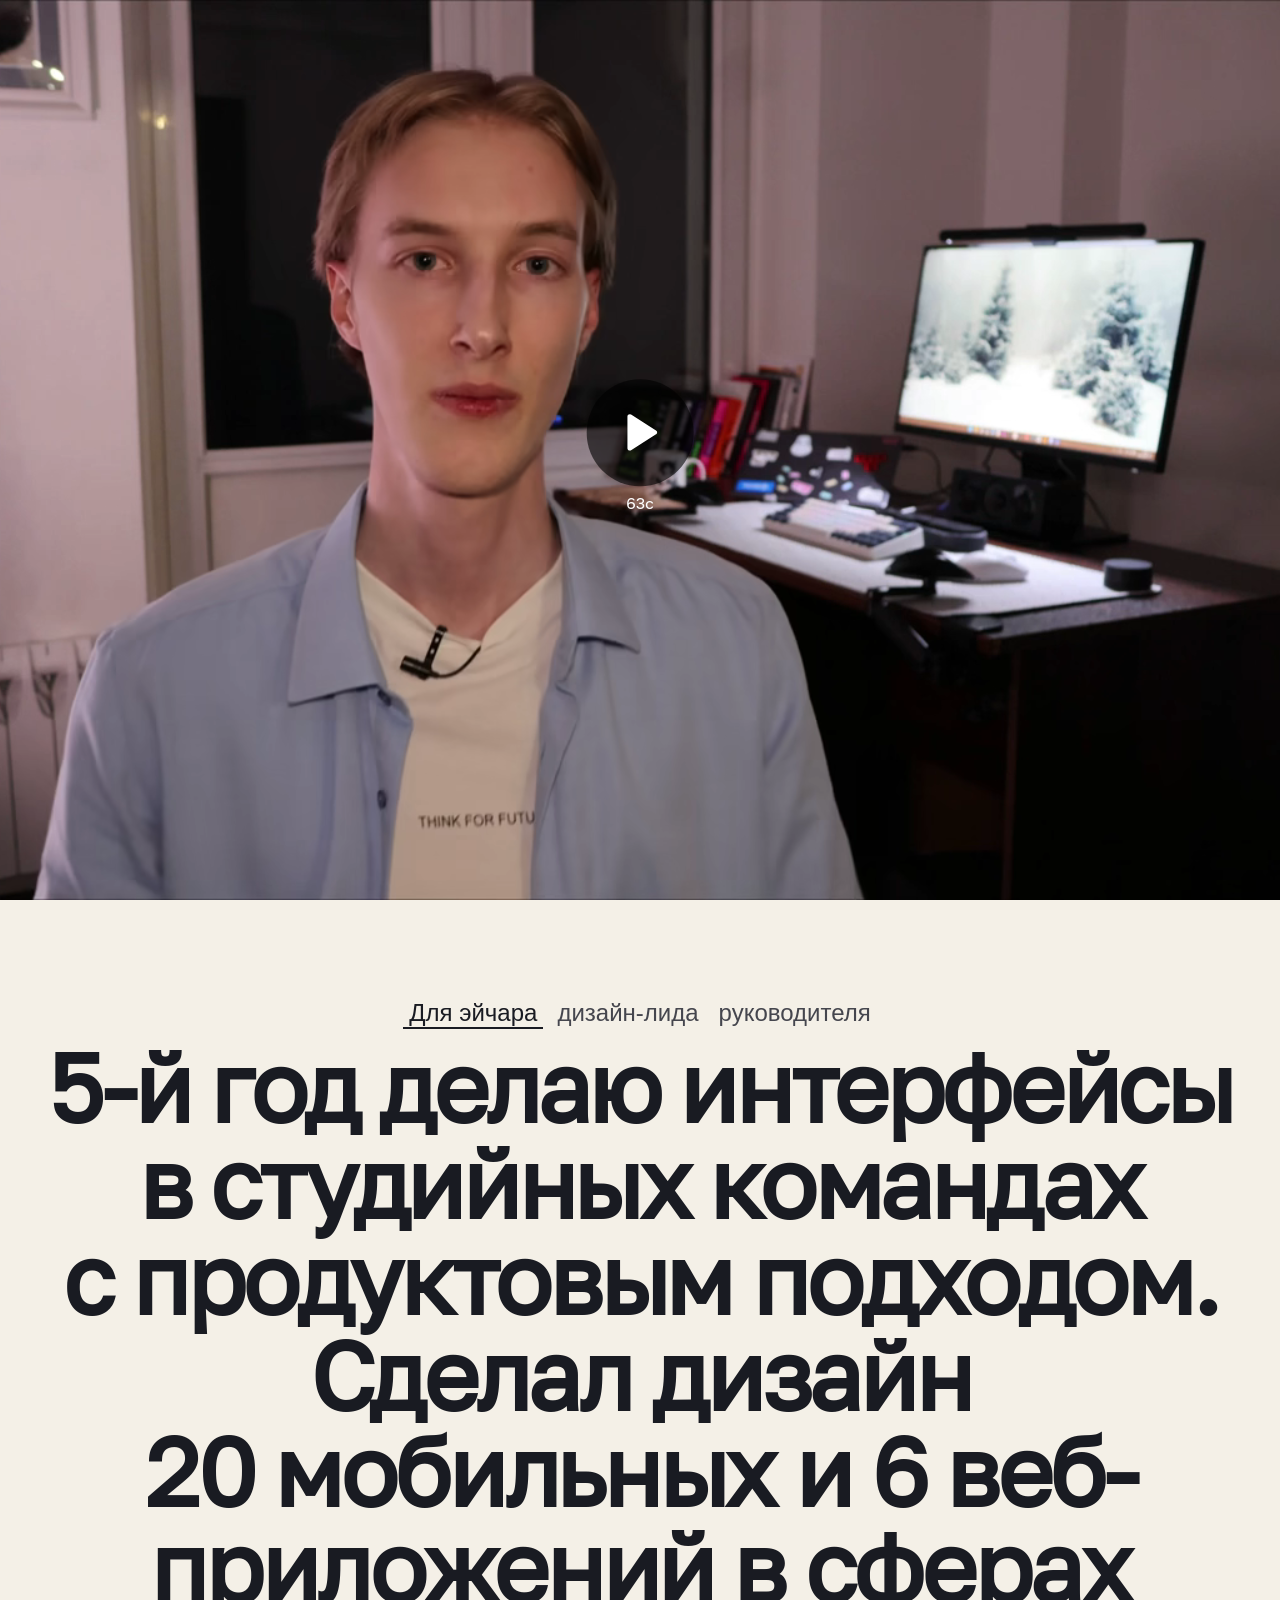
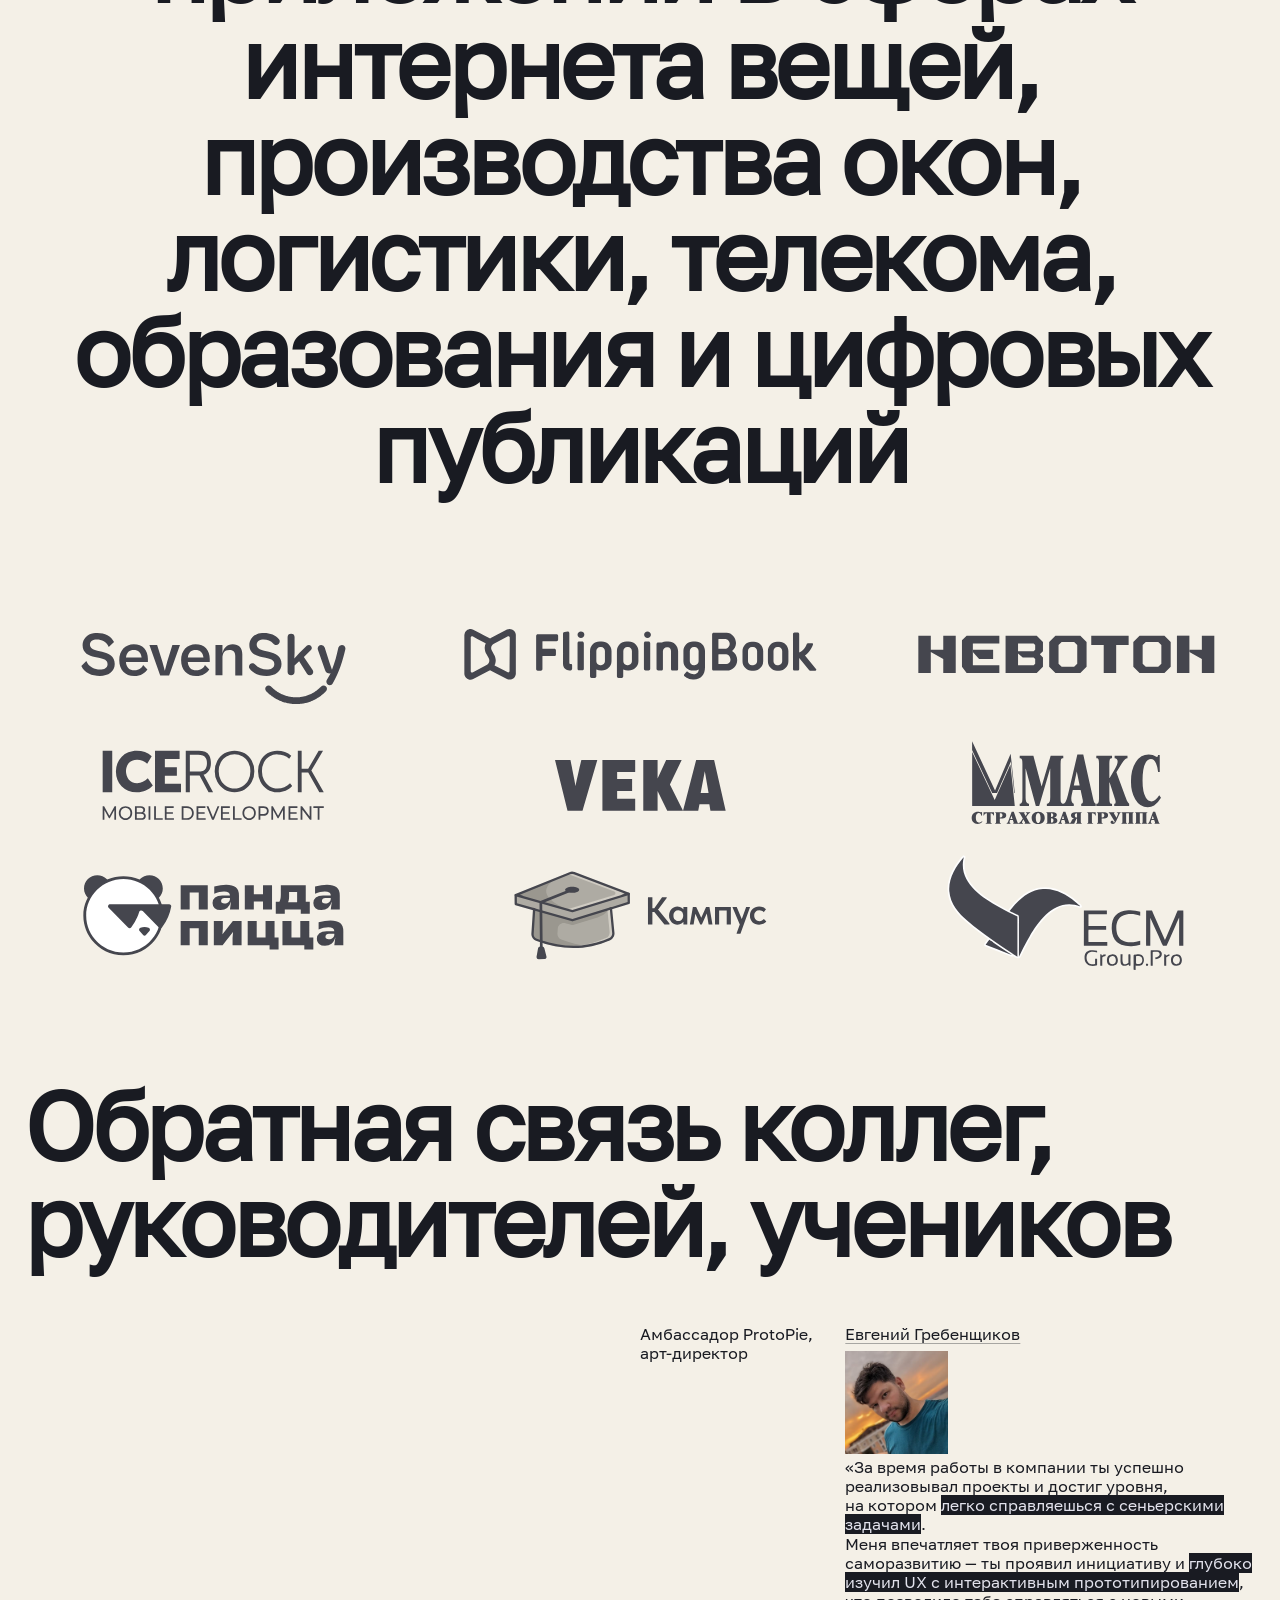
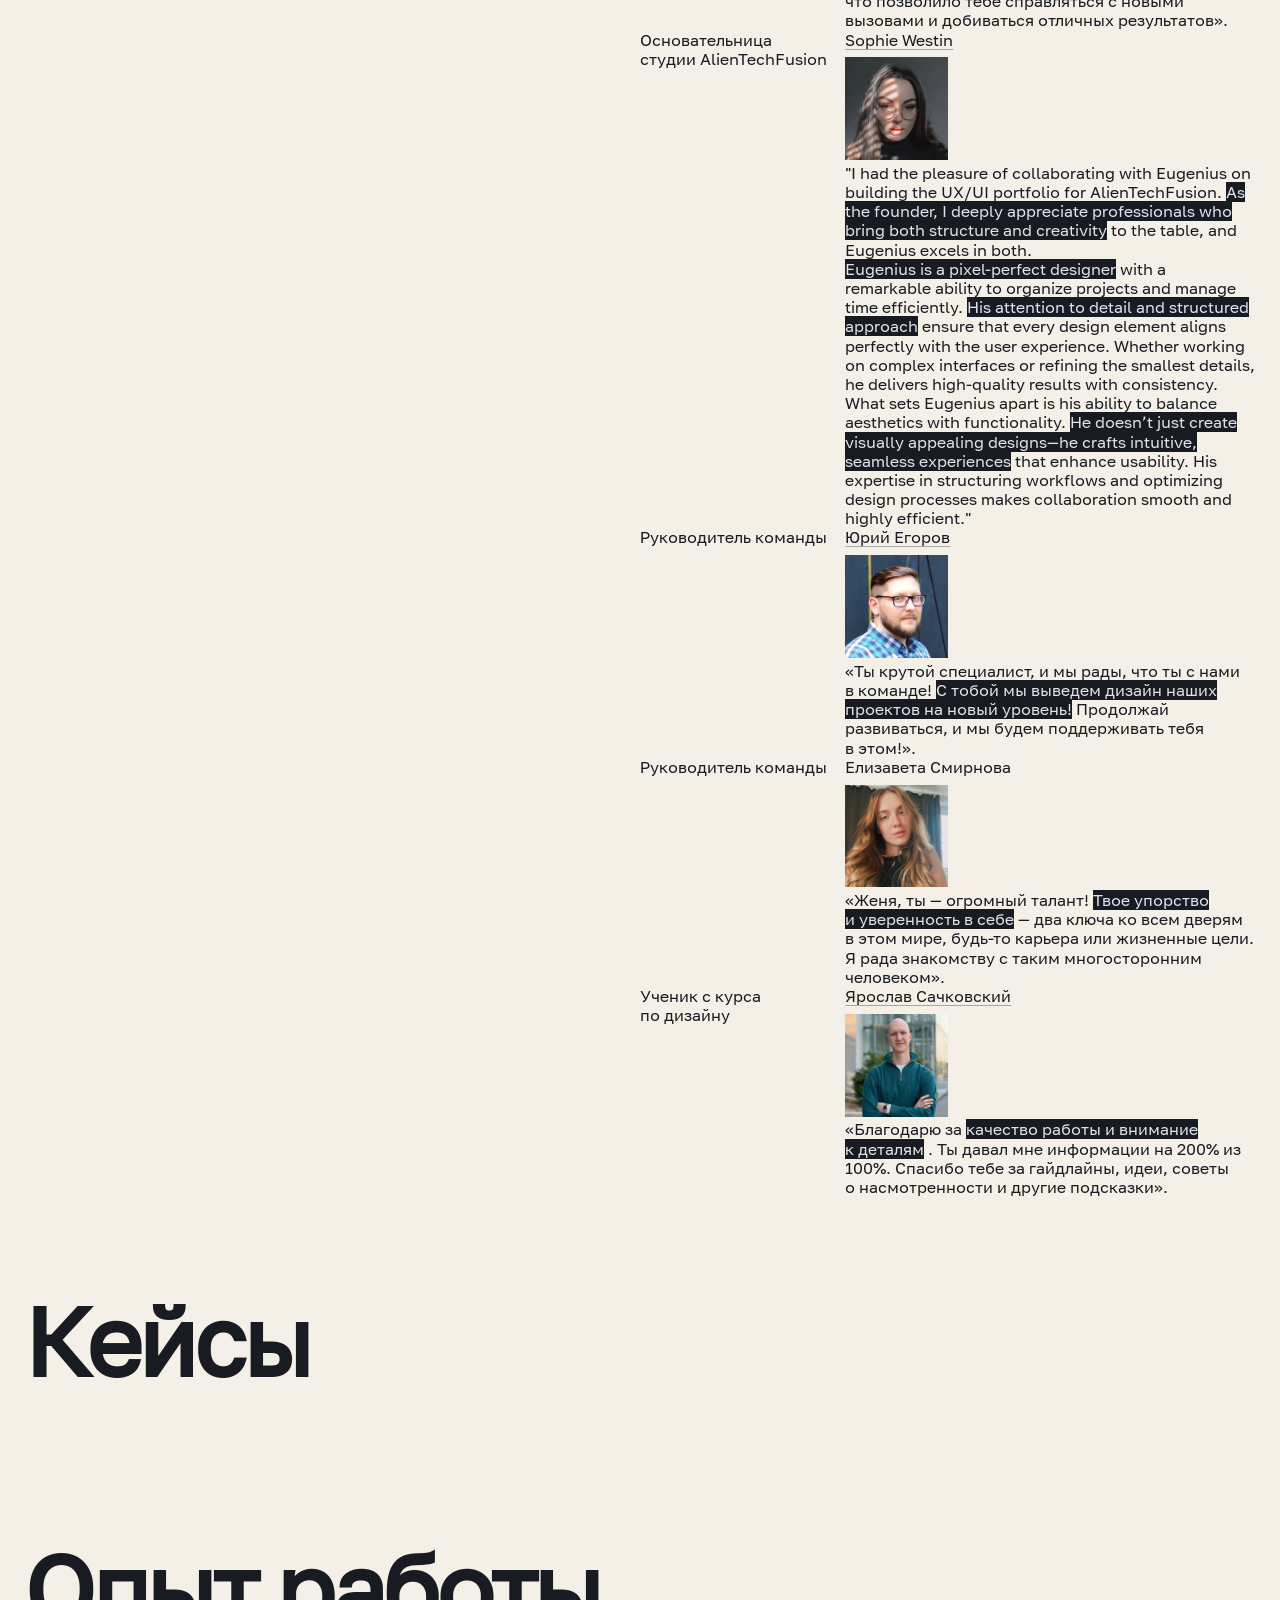
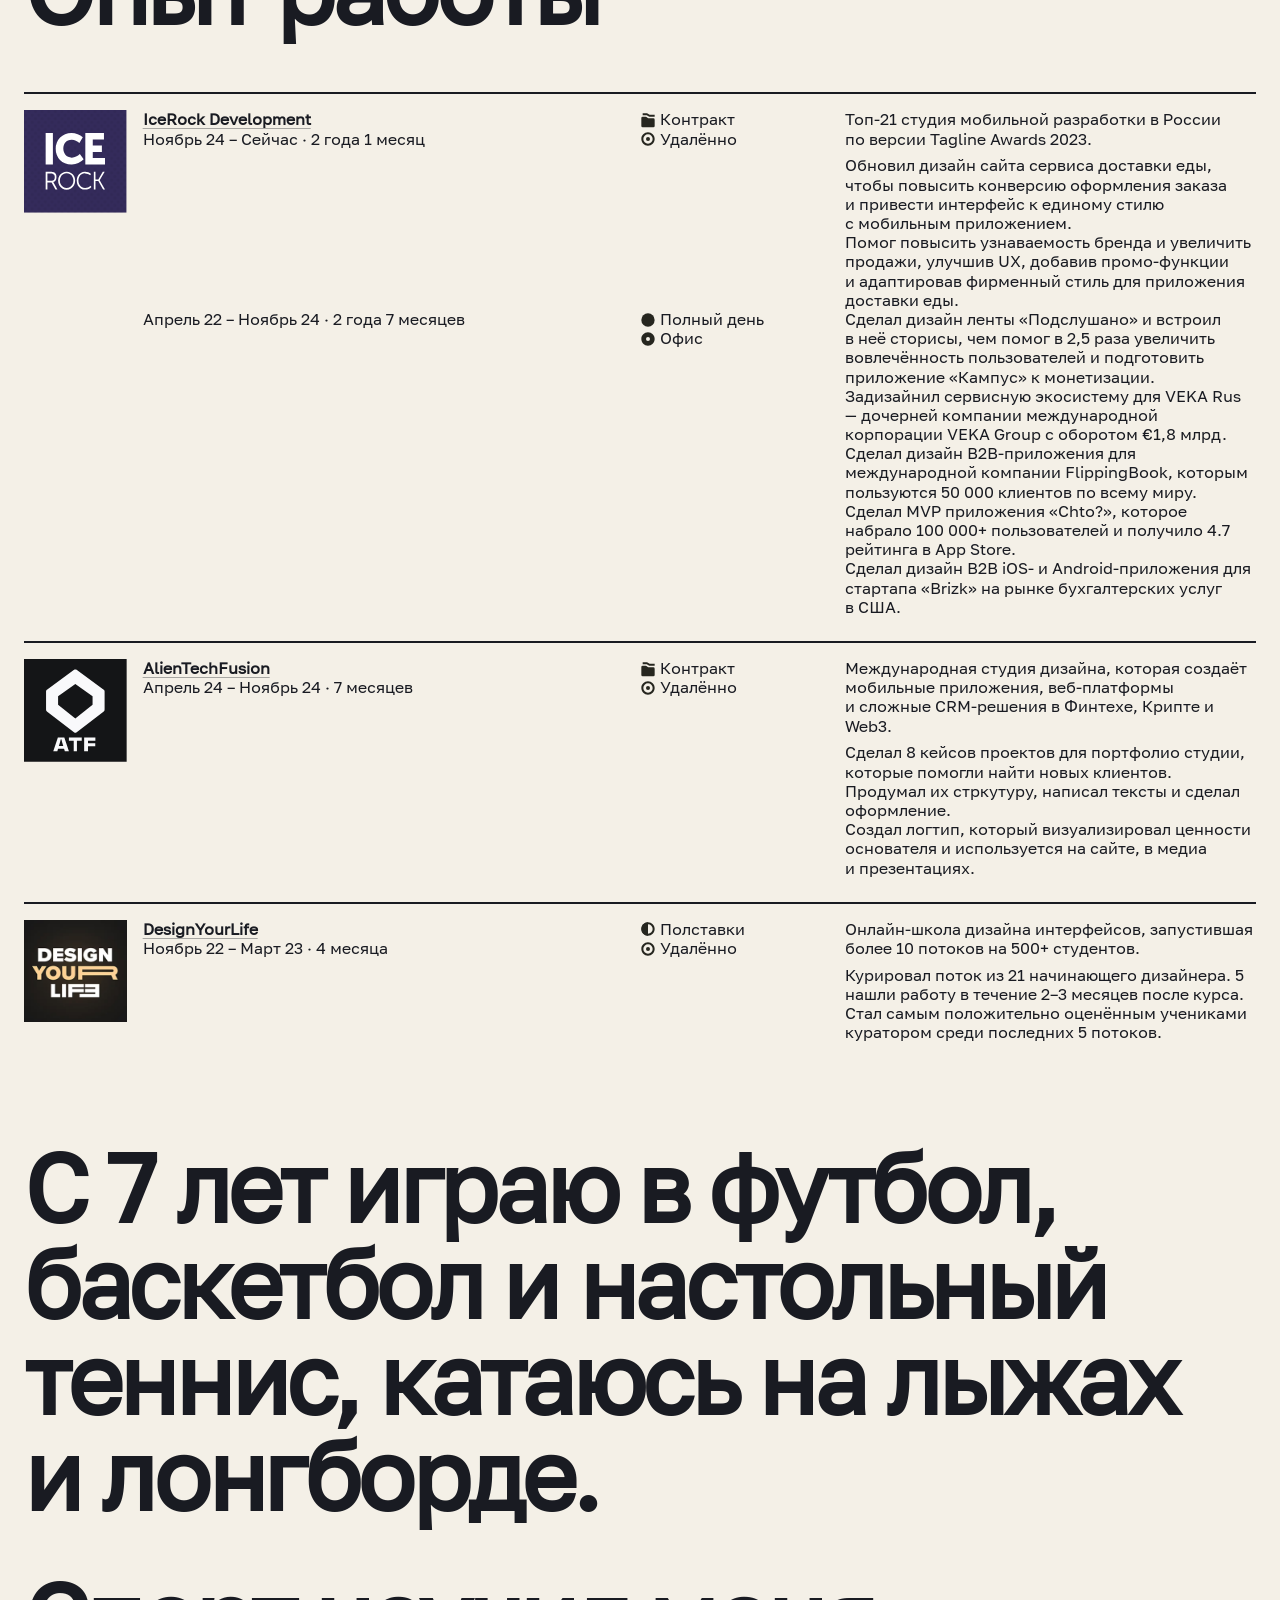
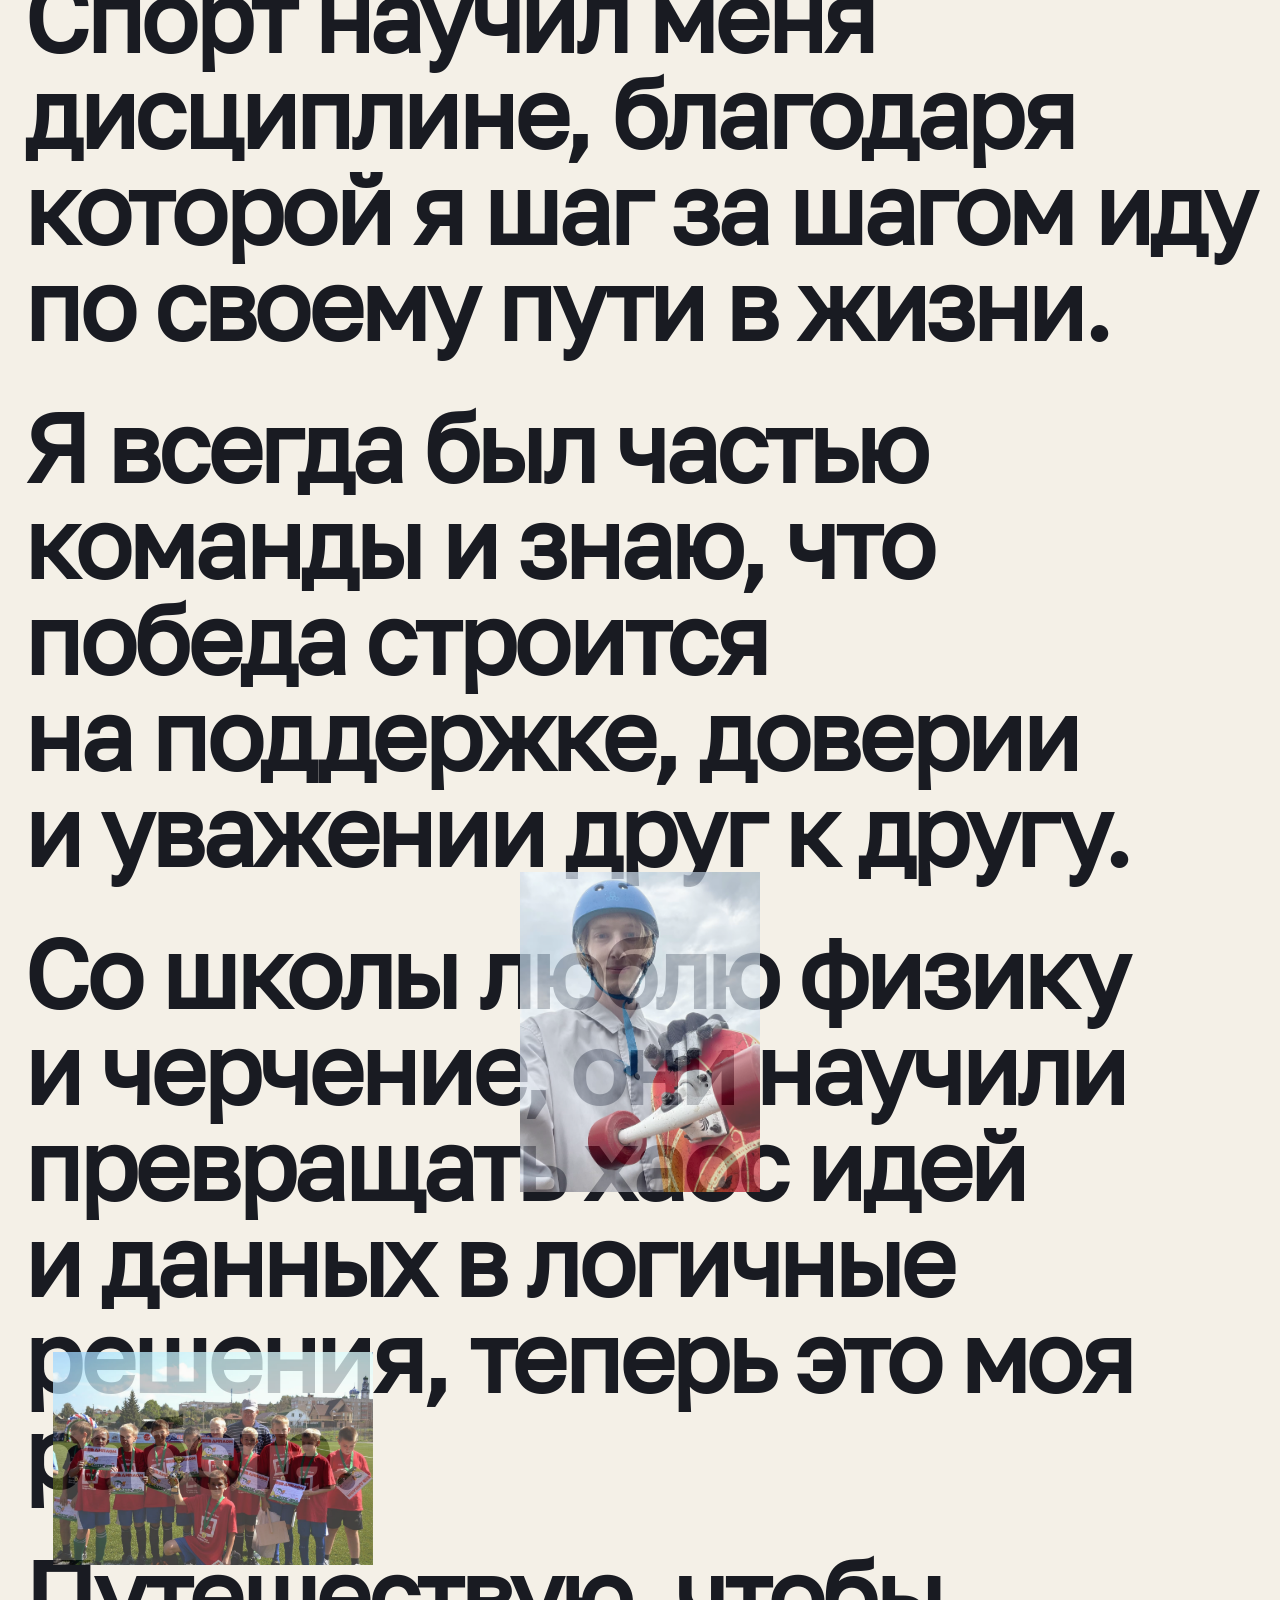
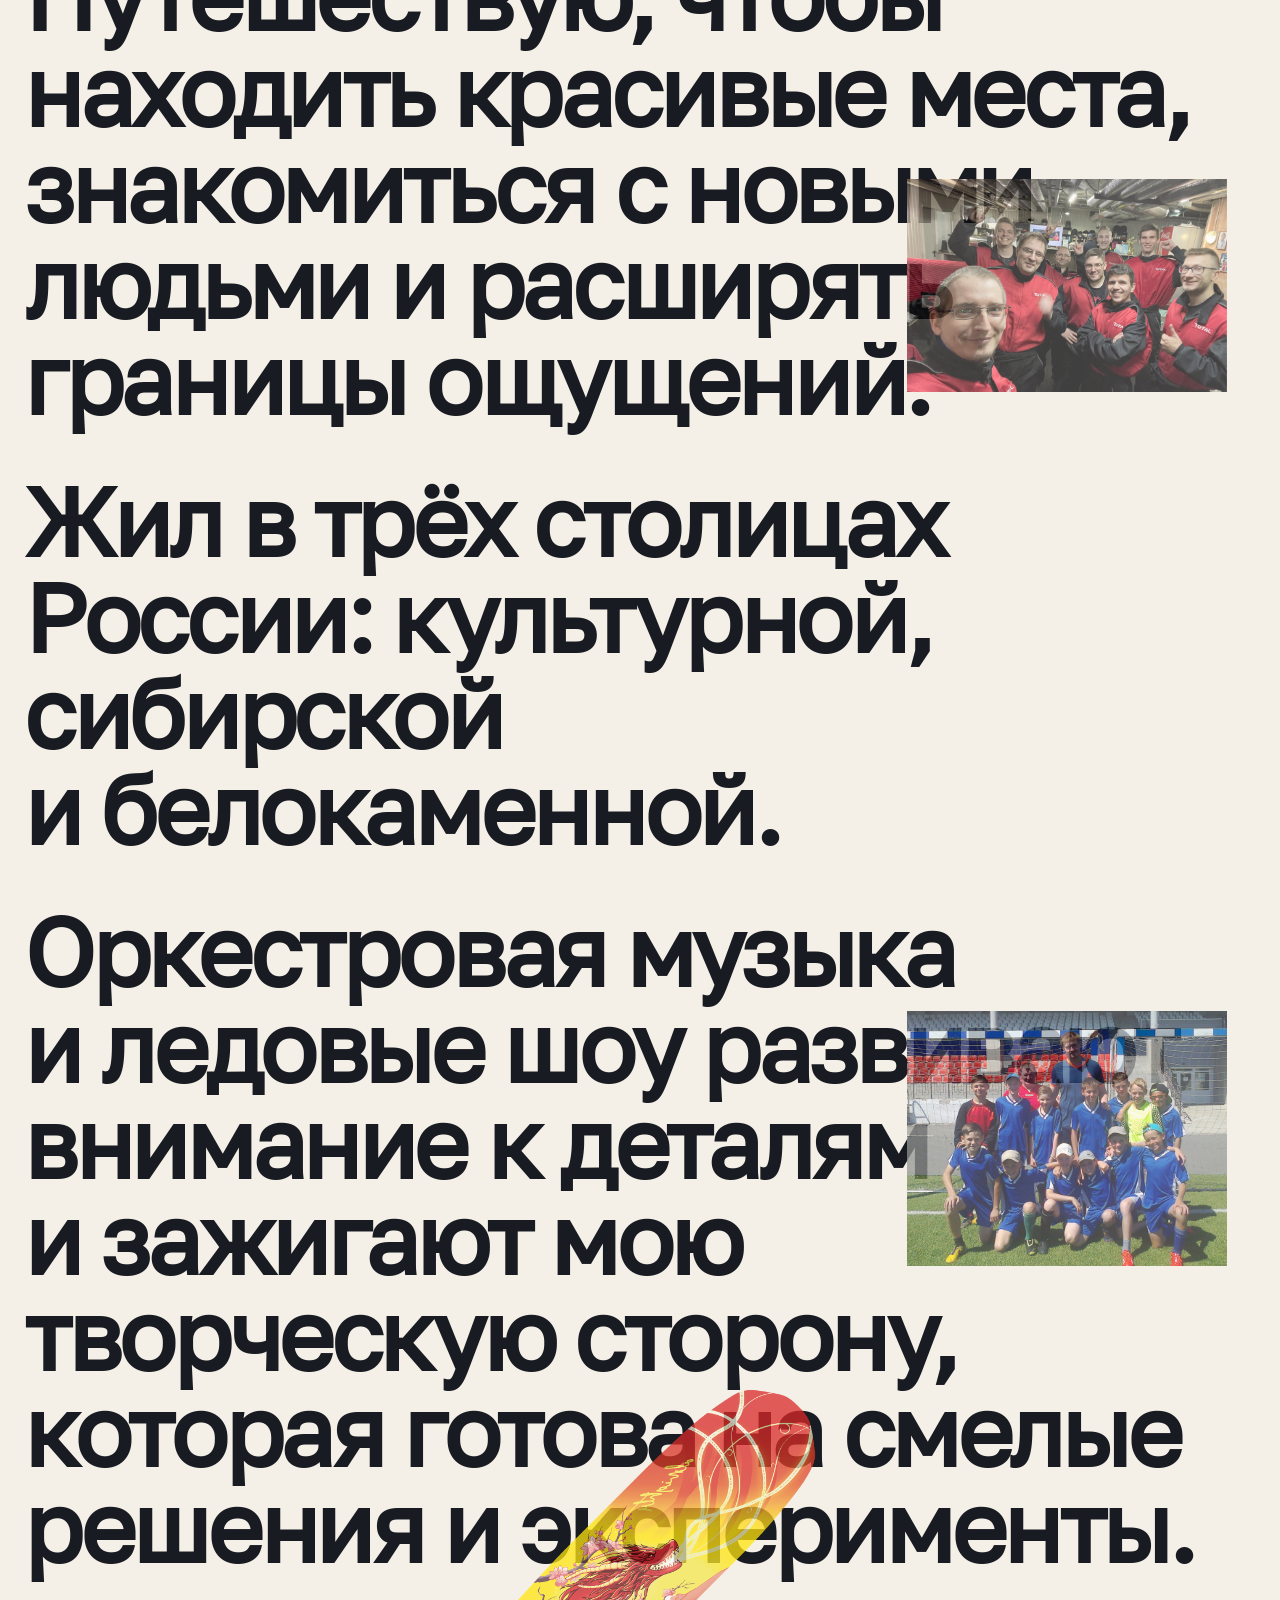
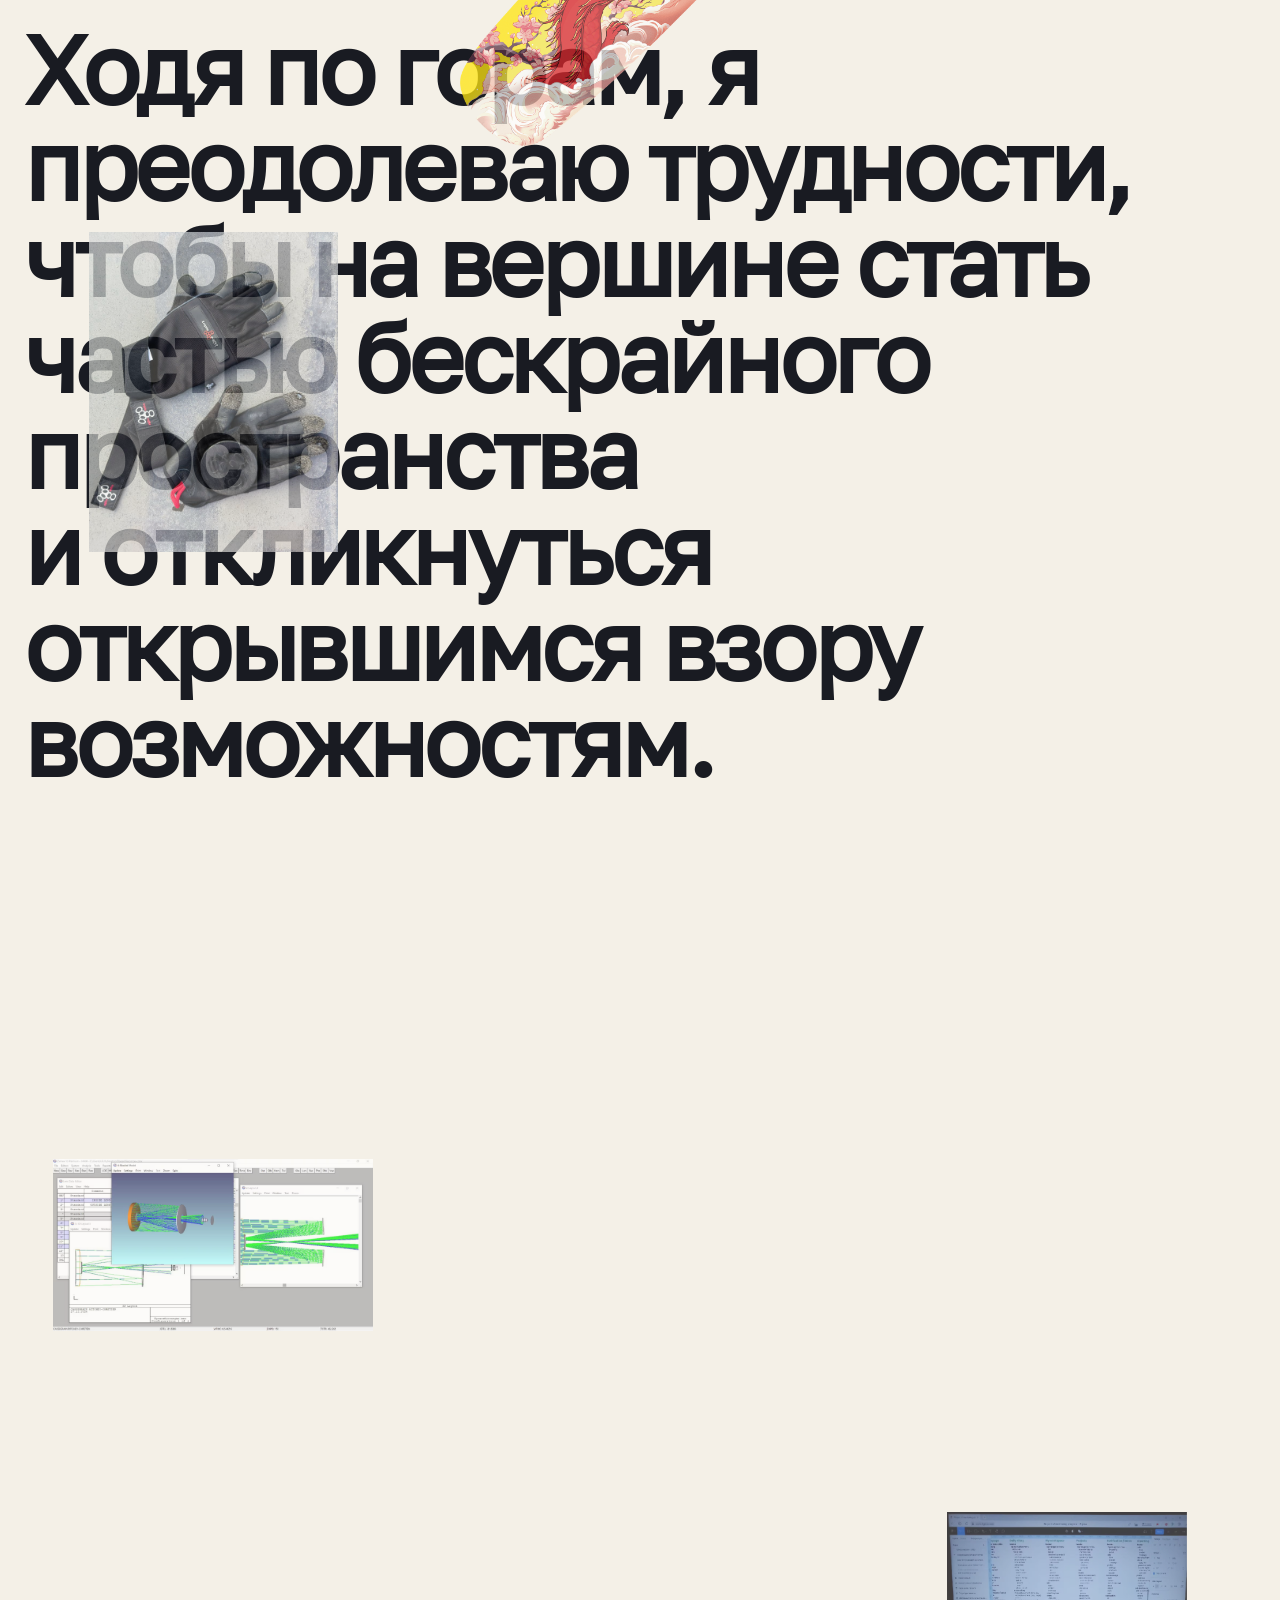
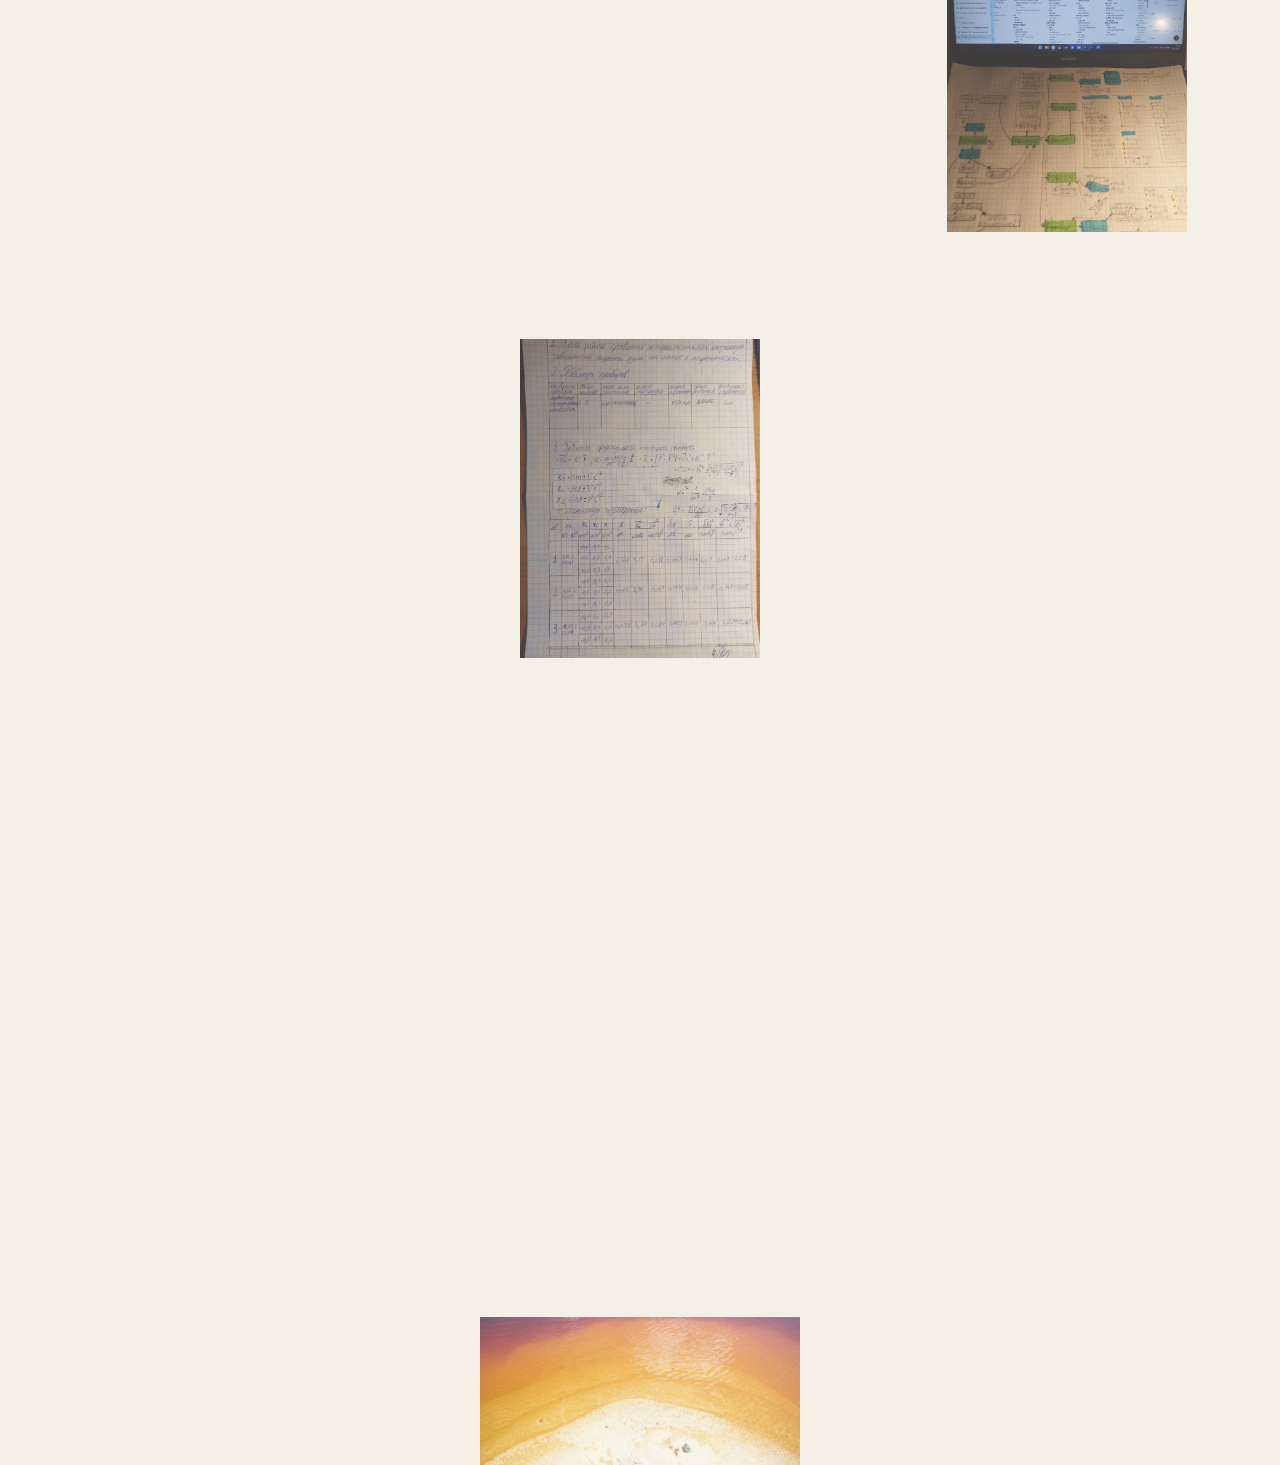
==== commit 3bed68f4: "Add a personality section with parallax effect. Refactor code structure for improved readability and" ====
--- a/index.html
+++ b/index.html
@@ -193,23 +193,23 @@
           <p class="experience-date-period margin-free"></p>
         </div>
         <div class="experience-text-wrapper">
-            <div class="work-format"> 
-              <div class="work-format-item">
-                <svg class="icon" xmlns="http://www.w3.org/2000/svg" fill="none" viewBox="0 0 24 24"><circle cx="12" cy="12" r="10" fill="#26261f"/></svg>
-                <p class="margin-free">Полный день</p>
-              </div>
-              <div class="work-format-item">
-                <svg class="icon" xmlns="http://www.w3.org/2000/svg" fill="none" viewBox="0 0 24 24"><path fill="#26261f" fill-rule="evenodd" d="M12 22c5.523 0 10-4.477 10-10S17.523 2 12 2 2 6.477 2 12s4.477 10 10 10m0-7a3 3 0 1 0 0-6 3 3 0 0 0 0 6" clip-rule="evenodd"/></svg>
-                <p class="margin-free">Офис</p>
-              </div>
-            </div>  
-            <div>
-                <p class="indent margin-free">Сделал дизайн ленты «Подслушано» и&nbsp;встроил в&nbsp;неё сторисы, чем помог в&nbsp;2,5 раза увеличить вовлечённость пользователей и&nbsp;подготовить приложение «Кампус» к&nbsp;монетизации.</p>
-                <p class="indent margin-free">Задизайнил сервисную экосистему для VEKA Rus — дочерней компании международной корпорации VEKA Group с&nbsp;оборотом €1,8&nbsp;млрд.</p>
-                <p class="indent margin-free">Сделал дизайн B2B-приложения для международной компании FlippingBook, которым пользуются 50&nbsp;000 клиентов по&nbsp;всему миру.</p>
-                <p class="indent margin-free">Сделал MVP приложения «Chto?», которое набрало 100 000+ пользователей и&nbsp;получило 4.7 рейтинга в&nbsp;App Store.</p>
-                <p class="indent margin-free">Сделал дизайн B2B iOS- и&nbsp;Android-приложения для стартапа «Brizk» на&nbsp;рынке бухгалтерских услуг в&nbsp;США.</p>
-            </div>
+          <div class="work-format"> 
+            <div class="work-format-item">
+              <svg class="icon" xmlns="http://www.w3.org/2000/svg" fill="none" viewBox="0 0 24 24"><circle cx="12" cy="12" r="10" fill="#26261f"/></svg>
+              <p class="margin-free">Полный день</p>
+            </div>
+            <div class="work-format-item">
+              <svg class="icon" xmlns="http://www.w3.org/2000/svg" fill="none" viewBox="0 0 24 24"><path fill="#26261f" fill-rule="evenodd" d="M12 22c5.523 0 10-4.477 10-10S17.523 2 12 2 2 6.477 2 12s4.477 10 10 10m0-7a3 3 0 1 0 0-6 3 3 0 0 0 0 6" clip-rule="evenodd"/></svg>
+              <p class="margin-free">Офис</p>
+            </div>
+          </div>  
+          <div>
+              <p class="indent margin-free">Сделал дизайн ленты «Подслушано» и&nbsp;встроил в&nbsp;неё сторисы, чем помог в&nbsp;2,5 раза увеличить вовлечённость пользователей и&nbsp;подготовить приложение «Кампус» к&nbsp;монетизации.</p>
+              <p class="indent margin-free">Задизайнил сервисную экосистему для VEKA Rus — дочерней компании международной корпорации VEKA Group с&nbsp;оборотом €1,8&nbsp;млрд.</p>
+              <p class="indent margin-free">Сделал дизайн B2B-приложения для международной компании FlippingBook, которым пользуются 50&nbsp;000 клиентов по&nbsp;всему миру.</p>
+              <p class="indent margin-free">Сделал MVP приложения «Chto?», которое набрало 100 000+ пользователей и&nbsp;получило 4.7 рейтинга в&nbsp;App Store.</p>
+              <p class="indent margin-free">Сделал дизайн B2B iOS- и&nbsp;Android-приложения для стартапа «Brizk» на&nbsp;рынке бухгалтерских услуг в&nbsp;США.</p>
+          </div>
         </div>
       </div>
       <div id="alien-tech-fusion" class="experience-resume-item">
@@ -221,23 +221,23 @@
           <p class="experience-date-period margin-free"></p>
         </div>
         <div class="experience-text-wrapper">
-            <div class="work-format"> 
-              <div class="work-format-item">
-                <svg class="icon" xmlns="http://www.w3.org/2000/svg" fill="none" viewBox="0 0 24 24"><path fill="#26261f" fill-rule="evenodd" d="M10.102 5H4V2h6.5a1.5 1.5 0 0 1 .744.198L14.398 4H22v3h-8a1.5 1.5 0 0 1-.744-.198zM2 9a2 2 0 0 1 2-2h4.392a2 2 0 0 1 1.205.404l2.738 2.067H20a2 2 0 0 1 2 2V21a2 2 0 0 1-2 2H4a2 2 0 0 1-2-2z" clip-rule="evenodd"/></svg>
-                <p class="margin-free">Контракт</p>
-              </div>
-              <div class="work-format-item">
-                <svg class="icon" xmlns="http://www.w3.org/2000/svg" fill="none" viewBox="0 0 24 24"><path fill="#26261f" d="M15 12a3 3 0 1 1-6 0 3 3 0 0 1 6 0"/><path fill="#26261f" fill-rule="evenodd" d="M12 19a7 7 0 1 0 0-14 7 7 0 0 0 0 14m0 3c5.523 0 10-4.477 10-10S17.523 2 12 2 2 6.477 2 12s4.477 10 10 10" clip-rule="evenodd"/></svg>
-                <p class="margin-free">Удалённо</p>
-              </div>
-            </div>  
+          <div class="work-format"> 
+            <div class="work-format-item">
+              <svg class="icon" xmlns="http://www.w3.org/2000/svg" fill="none" viewBox="0 0 24 24"><path fill="#26261f" fill-rule="evenodd" d="M10.102 5H4V2h6.5a1.5 1.5 0 0 1 .744.198L14.398 4H22v3h-8a1.5 1.5 0 0 1-.744-.198zM2 9a2 2 0 0 1 2-2h4.392a2 2 0 0 1 1.205.404l2.738 2.067H20a2 2 0 0 1 2 2V21a2 2 0 0 1-2 2H4a2 2 0 0 1-2-2z" clip-rule="evenodd"/></svg>
+              <p class="margin-free">Контракт</p>
+            </div>
+            <div class="work-format-item">
+              <svg class="icon" xmlns="http://www.w3.org/2000/svg" fill="none" viewBox="0 0 24 24"><path fill="#26261f" d="M15 12a3 3 0 1 1-6 0 3 3 0 0 1 6 0"/><path fill="#26261f" fill-rule="evenodd" d="M12 19a7 7 0 1 0 0-14 7 7 0 0 0 0 14m0 3c5.523 0 10-4.477 10-10S17.523 2 12 2 2 6.477 2 12s4.477 10 10 10" clip-rule="evenodd"/></svg>
+              <p class="margin-free">Удалённо</p>
+            </div>
+          </div>  
+          <div>
+            <p>Международная студия дизайна, которая создаёт мобильные приложения, веб-платформы и&nbsp;сложные CRM-решения в Финтехе, Крипте и Web3.</p>
             <div>
-              <p>Международная студия дизайна, которая создаёт мобильные приложения, веб-платформы и&nbsp;сложные CRM-решения в Финтехе, Крипте и Web3.</p>
-              <div>
-                <p class="indent margin-free">Сделал 8 кейсов проектов для портфолио студии, которые помогли найти новых клиентов. Продумал их стркутуру, написал тексты и&nbsp;сделал оформление.</p>
-                <p class="indent margin-free">Создал логтип, который визуализировал ценности основателя и используется на&nbsp;сайте, в&nbsp;медиа и&nbsp;презентациях.</p>
-              </div>
-            </div>
+              <p class="indent margin-free">Сделал 8 кейсов проектов для портфолио студии, которые помогли найти новых клиентов. Продумал их стркутуру, написал тексты и&nbsp;сделал оформление.</p>
+              <p class="indent margin-free">Создал логтип, который визуализировал ценности основателя и используется на&nbsp;сайте, в&nbsp;медиа и&nbsp;презентациях.</p>
+            </div>
+          </div>
         </div>
       </div>
       <div id="design-your-life" class="experience-resume-item">
@@ -249,35 +249,176 @@
           <p class="experience-date-period margin-free"></p>
         </div>
         <div class="experience-text-wrapper">
-            <div class="work-format"> 
-              <div class="work-format-item">
-                <svg class="icon" xmlns="http://www.w3.org/2000/svg" fill="none" viewBox="0 0 24 24"><path fill="#26261f" d="M12 2a10 10 0 0 0 0 20z"/><path fill="#26261f" fill-rule="evenodd" d="M22 12c0 5.523-4.477 10-10 10S2 17.523 2 12 6.477 2 12 2s10 4.477 10 10m-3 0a7 7 0 0 1-7 7V5a7 7 0 0 1 7 7" clip-rule="evenodd"/></svg>
-                <p class="margin-free">Полставки</p>
-              </div>
-              <div class="work-format-item">
-                <svg class="icon" xmlns="http://www.w3.org/2000/svg" fill="none" viewBox="0 0 24 24"><path fill="#26261f" d="M15 12a3 3 0 1 1-6 0 3 3 0 0 1 6 0"/><path fill="#26261f" fill-rule="evenodd" d="M12 19a7 7 0 1 0 0-14 7 7 0 0 0 0 14m0 3c5.523 0 10-4.477 10-10S17.523 2 12 2 2 6.477 2 12s4.477 10 10 10" clip-rule="evenodd"/></svg>
-                <p class="margin-free">Удалённо</p>
-              </div>
-            </div>  
+          <div class="work-format"> 
+            <div class="work-format-item">
+              <svg class="icon" xmlns="http://www.w3.org/2000/svg" fill="none" viewBox="0 0 24 24"><path fill="#26261f" d="M12 2a10 10 0 0 0 0 20z"/><path fill="#26261f" fill-rule="evenodd" d="M22 12c0 5.523-4.477 10-10 10S2 17.523 2 12 6.477 2 12 2s10 4.477 10 10m-3 0a7 7 0 0 1-7 7V5a7 7 0 0 1 7 7" clip-rule="evenodd"/></svg>
+              <p class="margin-free">Полставки</p>
+            </div>
+            <div class="work-format-item">
+              <svg class="icon" xmlns="http://www.w3.org/2000/svg" fill="none" viewBox="0 0 24 24"><path fill="#26261f" d="M15 12a3 3 0 1 1-6 0 3 3 0 0 1 6 0"/><path fill="#26261f" fill-rule="evenodd" d="M12 19a7 7 0 1 0 0-14 7 7 0 0 0 0 14m0 3c5.523 0 10-4.477 10-10S17.523 2 12 2 2 6.477 2 12s4.477 10 10 10" clip-rule="evenodd"/></svg>
+              <p class="margin-free">Удалённо</p>
+            </div>
+          </div>  
+          <div>
+            <p>Онлайн-школа дизайна интерфейсов, запустившая более 10 потоков на 500+ студентов.</p>
             <div>
-              <p>Онлайн-школа дизайна интерфейсов, запустившая более 10 потоков на 500+ студентов.</p>
-              <div>
-                <p class="indent margin-free">Курировал поток из 21 начинающего дизайнера. 5 нашли работу в&nbsp;течение 2–3 месяцев после курса.</p>
-                <p class="indent margin-free">Стал самым положительно оценённым учениками куратором среди последних 5 потоков.</p>
-            </div>
-            </div>
-        </div>
+              <p class="indent margin-free">Курировал поток из 21 начинающего дизайнера. 5 нашли работу в&nbsp;течение 2–3 месяцев после курса.</p>
+              <p class="indent margin-free">Стал самым положительно оценённым учениками куратором среди последних 5 потоков.</p>
+          </div>
+        </div>
+      </div>
       </div>
     </div>
     <div class="v-spacer xl"></div>
-    <div id="personality-text-title" class="wrapper">
+    <div id="personality" class="wrapper">
+      <div class="personality-images-belt"> 
+        <div id="sport" class="personality-images-group">
+          <div class="item"></div>
+          <div class="item filled">
+            <figure>
+              <img src="assets/images/personality-grid/sport/Longboarding.avif">
+            </figure>
+          </div>
+          <div class="item"></div>
+          <div class="item filled">
+            <figure>
+              <img src="assets/images/personality-grid/sport/FootballTeam1.avif">
+            </figure>
+          </div>
+          <div class="item"></div>
+          <div class="item"></div>
+          <div class="item"></div>
+          <div class="item"></div>
+          <div class="item filled">
+            <figure>
+              <img src="assets/images/personality-grid/sport/IceRockTeam.avif">
+            </figure>
+          </div>
+        </div>
+        <div id="sport-2" class="personality-images-group">
+          <div class="item"></div>
+          <div class="item"></div>
+          <div class="item filled">
+            <figure>
+              <img src="assets/images/personality-grid/sport/FootballTeam2.avif">
+            </figure>
+          </div>
+          <div class="item"></div>
+          <div class="item filled">
+            <figure class="longboard">
+              <img src="assets/images/personality-grid/sport/Longboard.png">
+            </figure>
+          </div>
+          <div class="item"></div>
+          <div class="item filled">
+            <figure>
+              <img src="assets/images/personality-grid/sport/Gloves.avif">
+            </figure>
+          </div>
+          <div class="item"></div>
+          <div class="item"></div>
+        </div>
+        <div id="work" class="personality-images-group">
+          <div class="item filled">
+            <figure>
+              <img src="assets/images/personality-grid/work/technical.avif">
+            </figure>
+          </div>
+          <div class="item"></div>
+          <div class="item"></div>
+          <div class="item"></div>
+          <div class="item"></div>
+          <div class="item filled">
+            <figure>
+              <img src="assets/images/personality-grid/work/StoryMap.avif">
+            </figure>
+          </div>
+          <div class="item"></div>
+          <div class="item filled">
+            <figure>
+              <img src="assets/images/personality-grid/work/Formulas.avif">
+            </figure>
+          </div>
+          <div class="item"></div>
+        </div>
+        <div id="places-1" class="personality-images-group">
+          <div class="item"></div>
+          <div class="item filled">
+            <figure>
+              <img src="assets/images/personality-grid/places/UralMars.avif">
+            </figure>
+          </div>
+          <div class="item"></div>
+          <div class="item filled">
+            <figure>
+              <img src="assets/images/personality-grid/places/UralBali.avif">
+            </figure>
+          </div>
+          <div class="item"></div>
+          <div class="item"></div>
+          <div class="item"></div>
+          <div class="item filled">
+            <figure>
+              <img src="assets/images/personality-grid/places/Moscow.avif">
+            </figure>
+          </div>
+          <div class="item"></div>
+        </div>
+        <div id="creativity" class="personality-images-group">
+          <div class="item"></div>
+          <div class="item"></div>
+          <div class="item filled">
+            <figure>
+              <img src="assets/images/personality-grid/creativity/Medusa.avif">
+            </figure>
+          </div>
+          <div class="item"></div>
+          <div class="item filled">
+            <figure>
+              <img src="assets/images/personality-grid/creativity/IceShow.avif">
+            </figure>
+          </div>
+          <div class="item"></div>
+          <div class="item filled">
+            <figure>
+              <img src="assets/images/personality-grid/creativity/Smeshariki.avif">
+            </figure>
+          </div>
+          <div class="item"></div>
+          <div class="item"></div>
+        </div>
+        <div id="mountains" class="personality-images-group">
+          <div class="item filled">
+            <figure>
+              <img src="assets/images/personality-grid/mountains/Between.avif">
+            </figure>
+          </div>
+          <div class="item"></div>
+          <div class="item"></div>
+          <div class="item"></div>
+          <div class="item"></div>
+          <div class="item filled">
+            <figure>
+              <img src="assets/images/personality-grid/mountains/meCloud.avif">
+            </figure>
+          </div>
+          <div class="item"></div>
+          <div class="item filled">
+            <figure>
+              <img src="assets/images/personality-grid/mountains/Me.avif">
+            </figure>
+          </div>
+          <div class="item"></div>
+        </div>
+      </div>
       <p class="display">С 7 лет играю в&nbsp;футбол, баскетбол и&nbsp;настольный теннис, катаюсь на&nbsp;лыжах и&nbsp;лонгборде.</p>
-      <p class="display">Спорт научил меня дисциплине, благодаря которой я&nbsp;шаг за шагом иду по&nbsp;своему пути в&nbsp;работе и&nbsp;жизни.</p>
+      <p class="display">Спорт научил меня дисциплине, благодаря которой я&nbsp;шаг за шагом иду по&nbsp;своему пути в&nbsp;жизни.</p>
       <p class="display">Я всегда был частью команды и&nbsp;знаю, что победа строится на&nbsp;поддержке, доверии и&nbsp;уважении друг к&nbsp;другу.</p>
       <p class="display">Со школы люблю физику и&nbsp;черчение, они научили превращать хаос идей и&nbsp;данных в&nbsp;логичные решения, теперь это моя работа.</p>
       <p class="display">Путешествую, чтобы находить красивые места, знакомиться с&nbsp;новыми людьми и&nbsp;расширять границы ощущений.</p>
       <p class="display">Жил в&nbsp;трёх столицах России: культурной, сибирской и&nbsp;белокаменной.</p>
       <p class="display">Оркестровая музыка и&nbsp;ледовые шоу развивают внимание к&nbsp;деталям и&nbsp;зажигают мою творческую сторону, которая готова на&nbsp;смелые решения и&nbsp;эксперименты.</p>
+      <p class="display">Ходя по горам, я преодолеваю трудности, чтобы на&nbsp;вершине стать частью бескрайного пространства и&nbsp;откликнуться открывшимся взору возможностям.</p>
     </div>
     <script src="scripts/loadingScreen.js"></script>
     <script src="scripts/videoPlayer.js"></script>
--- a/styles/layout.css
+++ b/styles/layout.css
@@ -213,4 +213,59 @@
       }
     }
   }
+}
+
+.personality-images-belt {
+  position: absolute;
+  z-index: 1;
+  top: 0;
+  left:0;
+  width: 100%;
+  display: flex;
+  flex-direction: column;
+
+  & .personality-images-group {
+    width: 100%;    
+    aspect-ratio: 1;
+    display: grid;
+    grid-template-rows: repeat(3, 1fr);
+    grid-template-columns: repeat(3, 1fr);
+    grid-template-areas:
+      'a b c'
+      'd e f'
+      'g h i';
+
+    & .item {
+      &:nth-child(1) { grid-area: a; }
+      &:nth-child(2) { grid-area: b; }
+      &:nth-child(3) { grid-area: c; }
+      &:nth-child(4) { grid-area: d; }
+      &:nth-child(5) { grid-area: e; }
+      &:nth-child(6) { grid-area: f; }
+      &:nth-child(7) { grid-area: g; }
+      &:nth-child(8) { grid-area: h; }
+      &:nth-child(9) { grid-area: i; }
+
+      &.filled {
+        display: flex;
+        justify-content: center;
+        align-items: center;
+        & figure {
+          width: 75%;
+          height: 75%;
+          &.longboard {
+            width: 100%;
+            height: 100%;
+          }
+          & img {
+            display: block;
+            width: 100%;
+            height: 100%;
+            object-fit: contain;
+            opacity: 75%;
+          }
+        }
+      }
+    }
+  }
 }
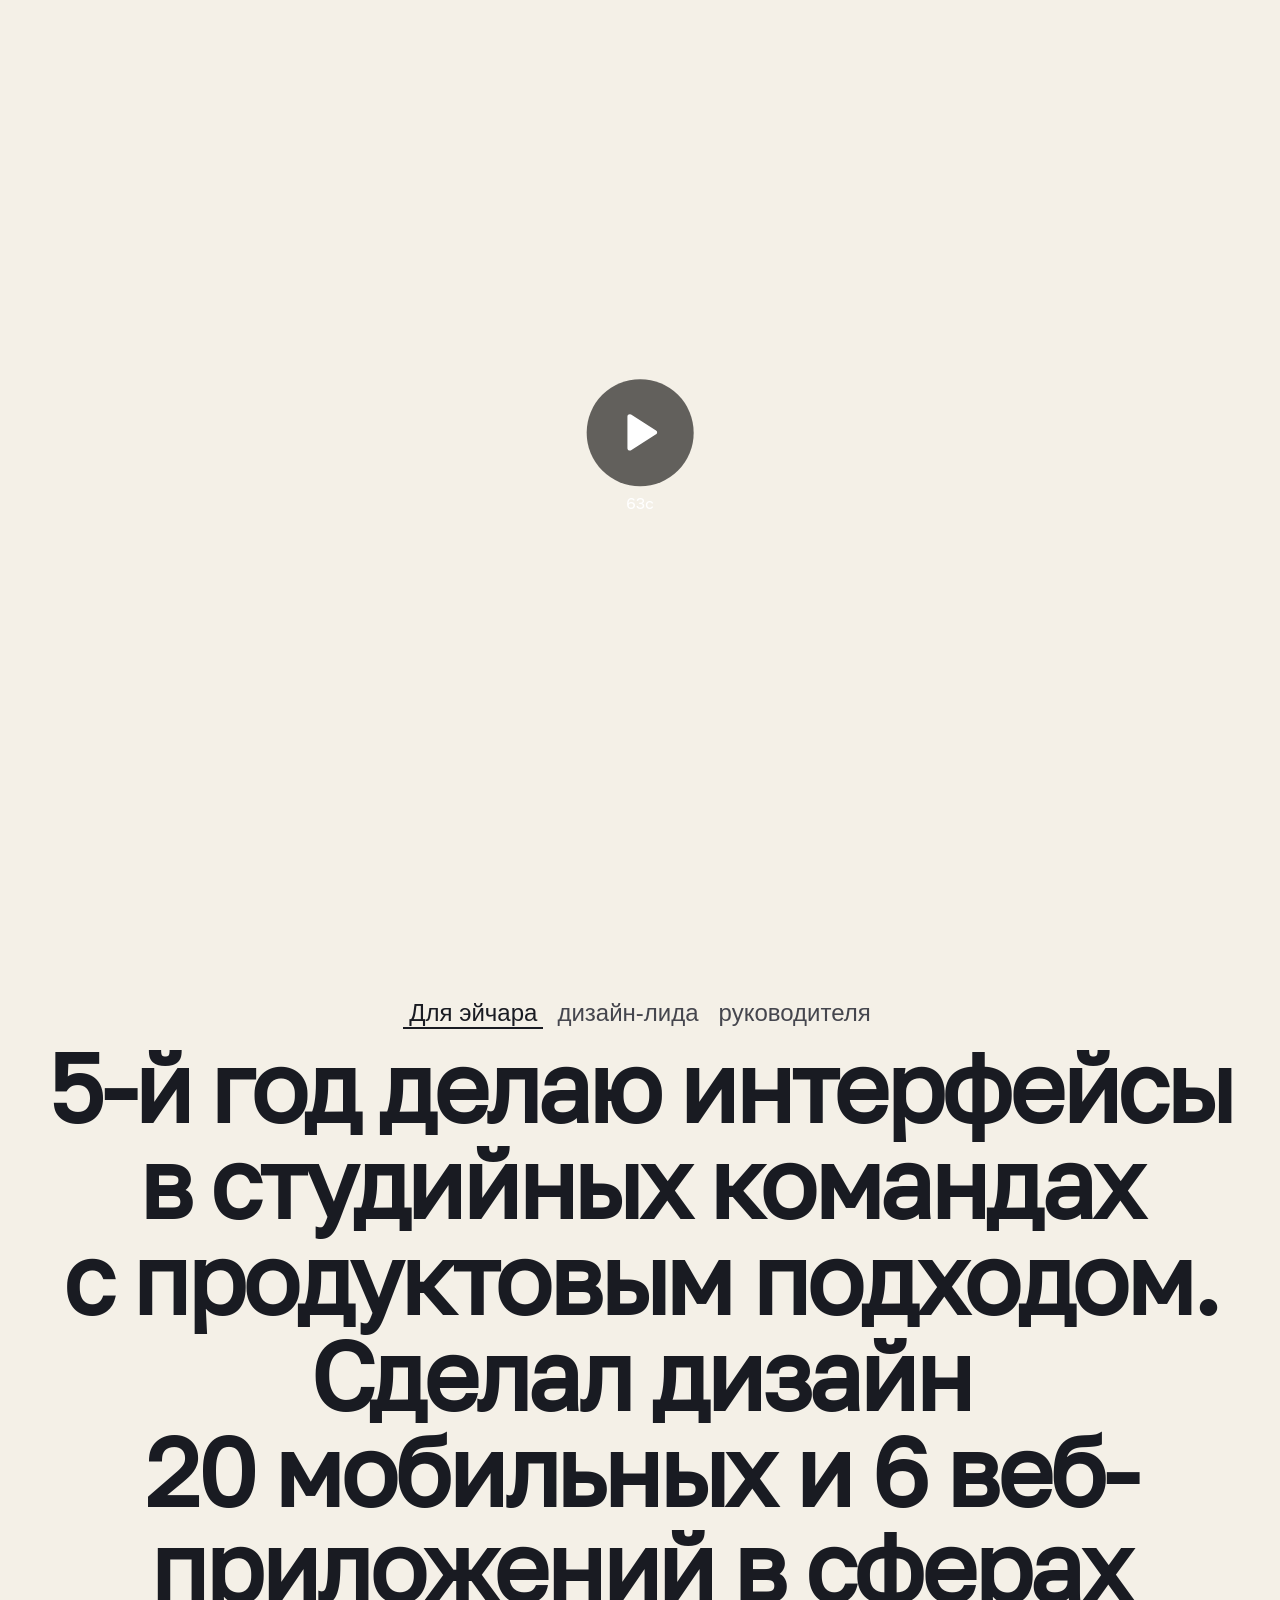
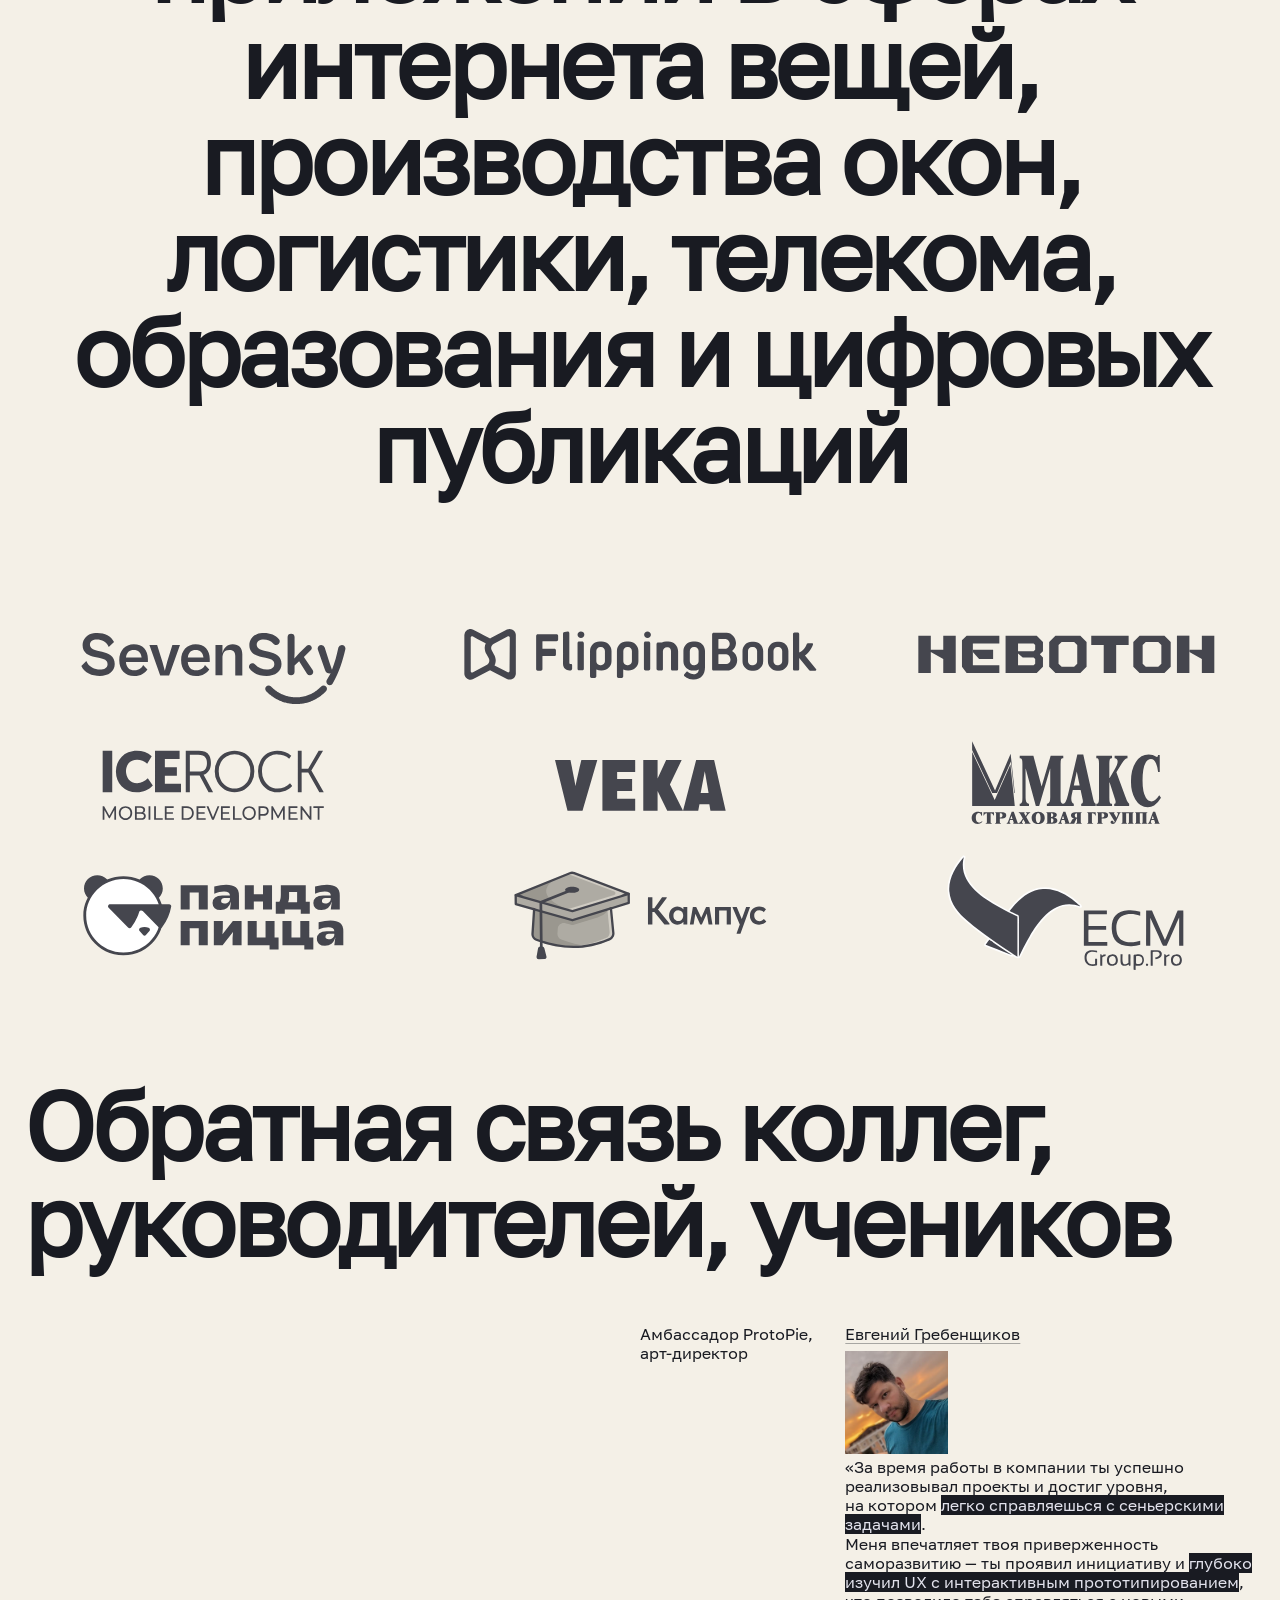
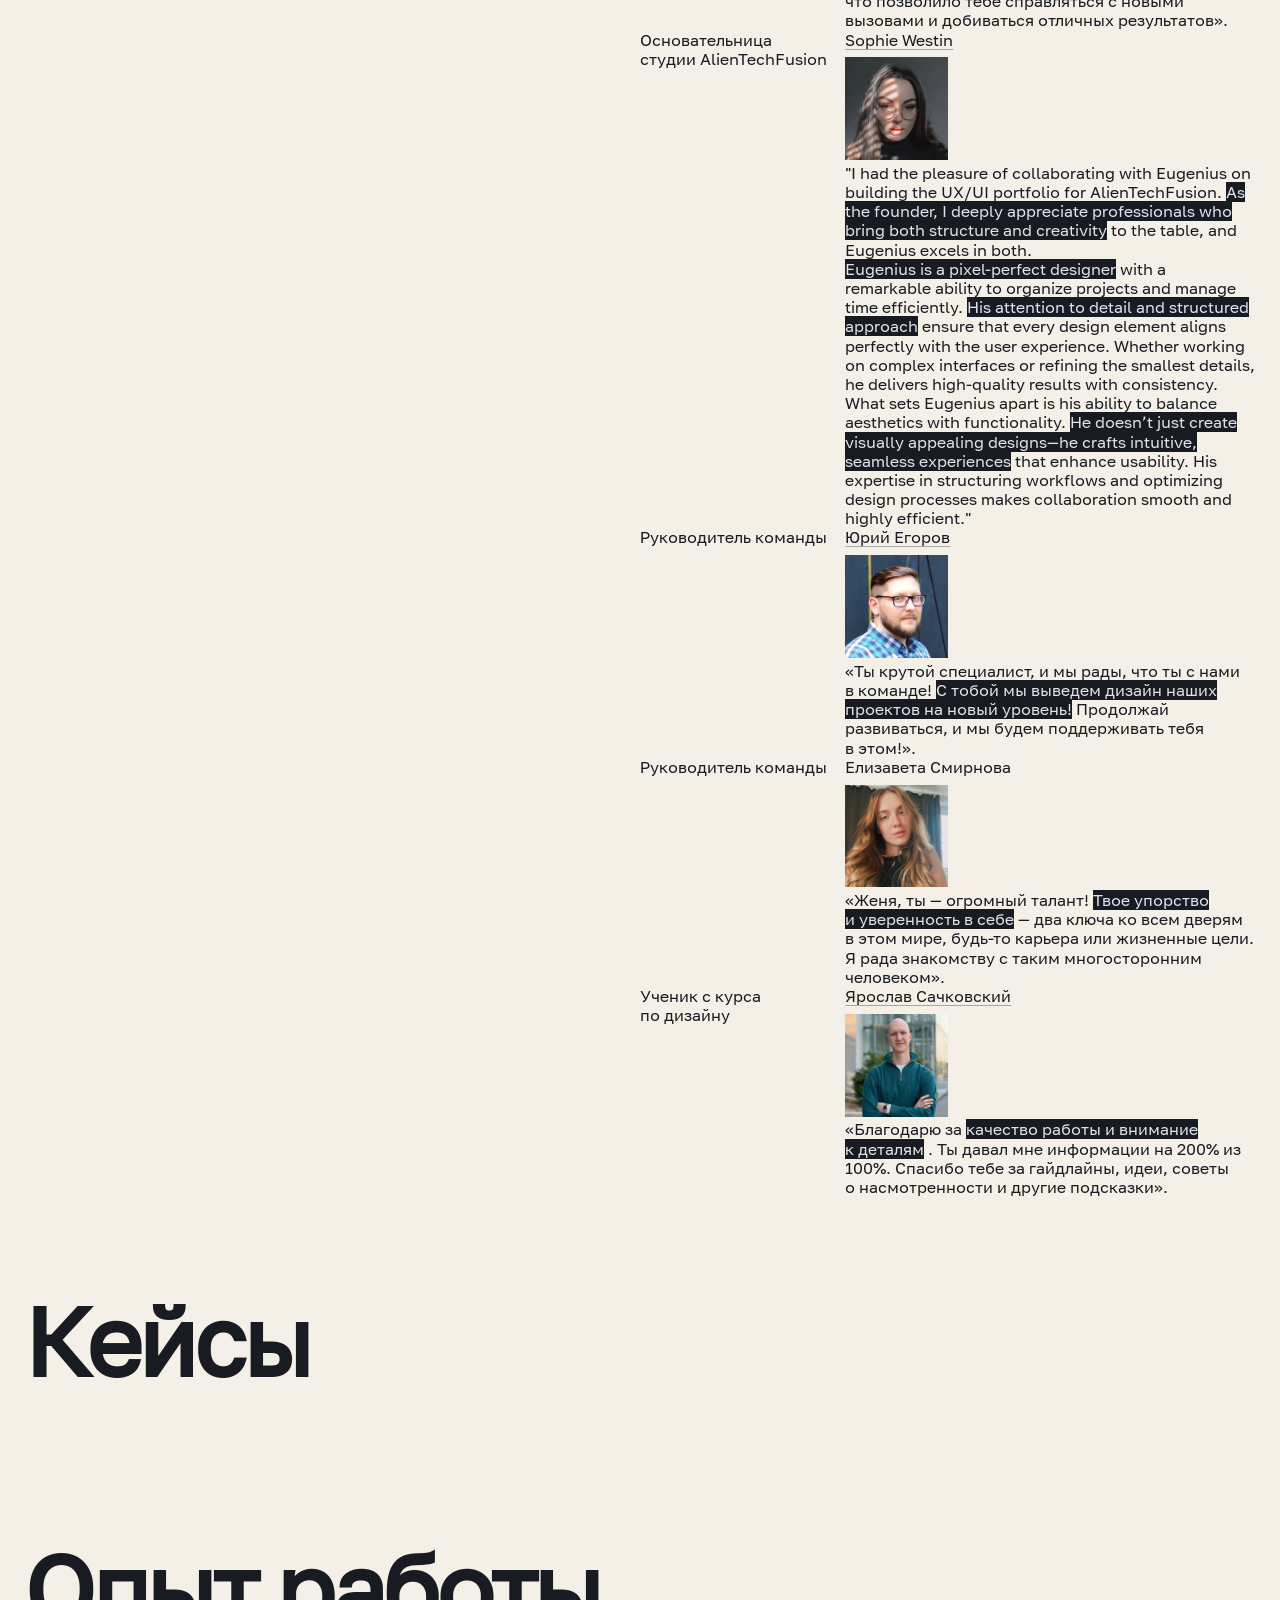
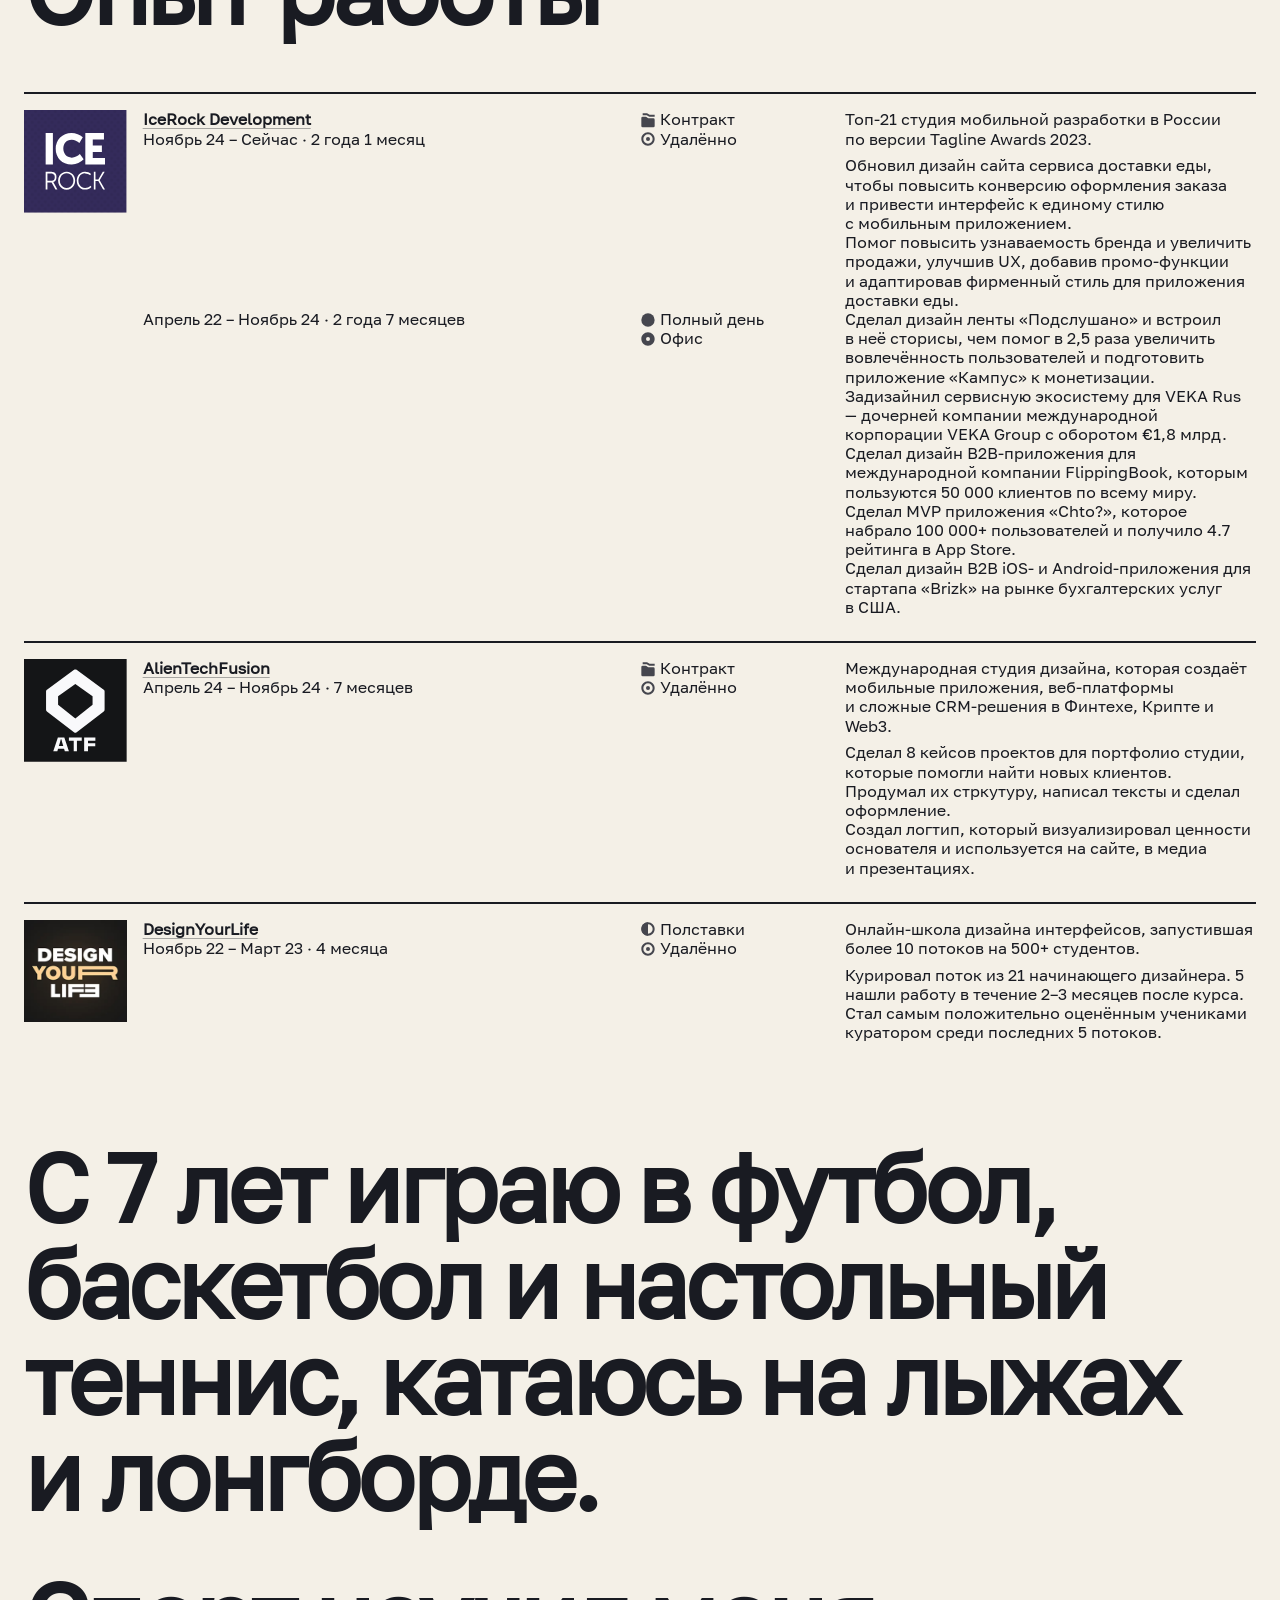
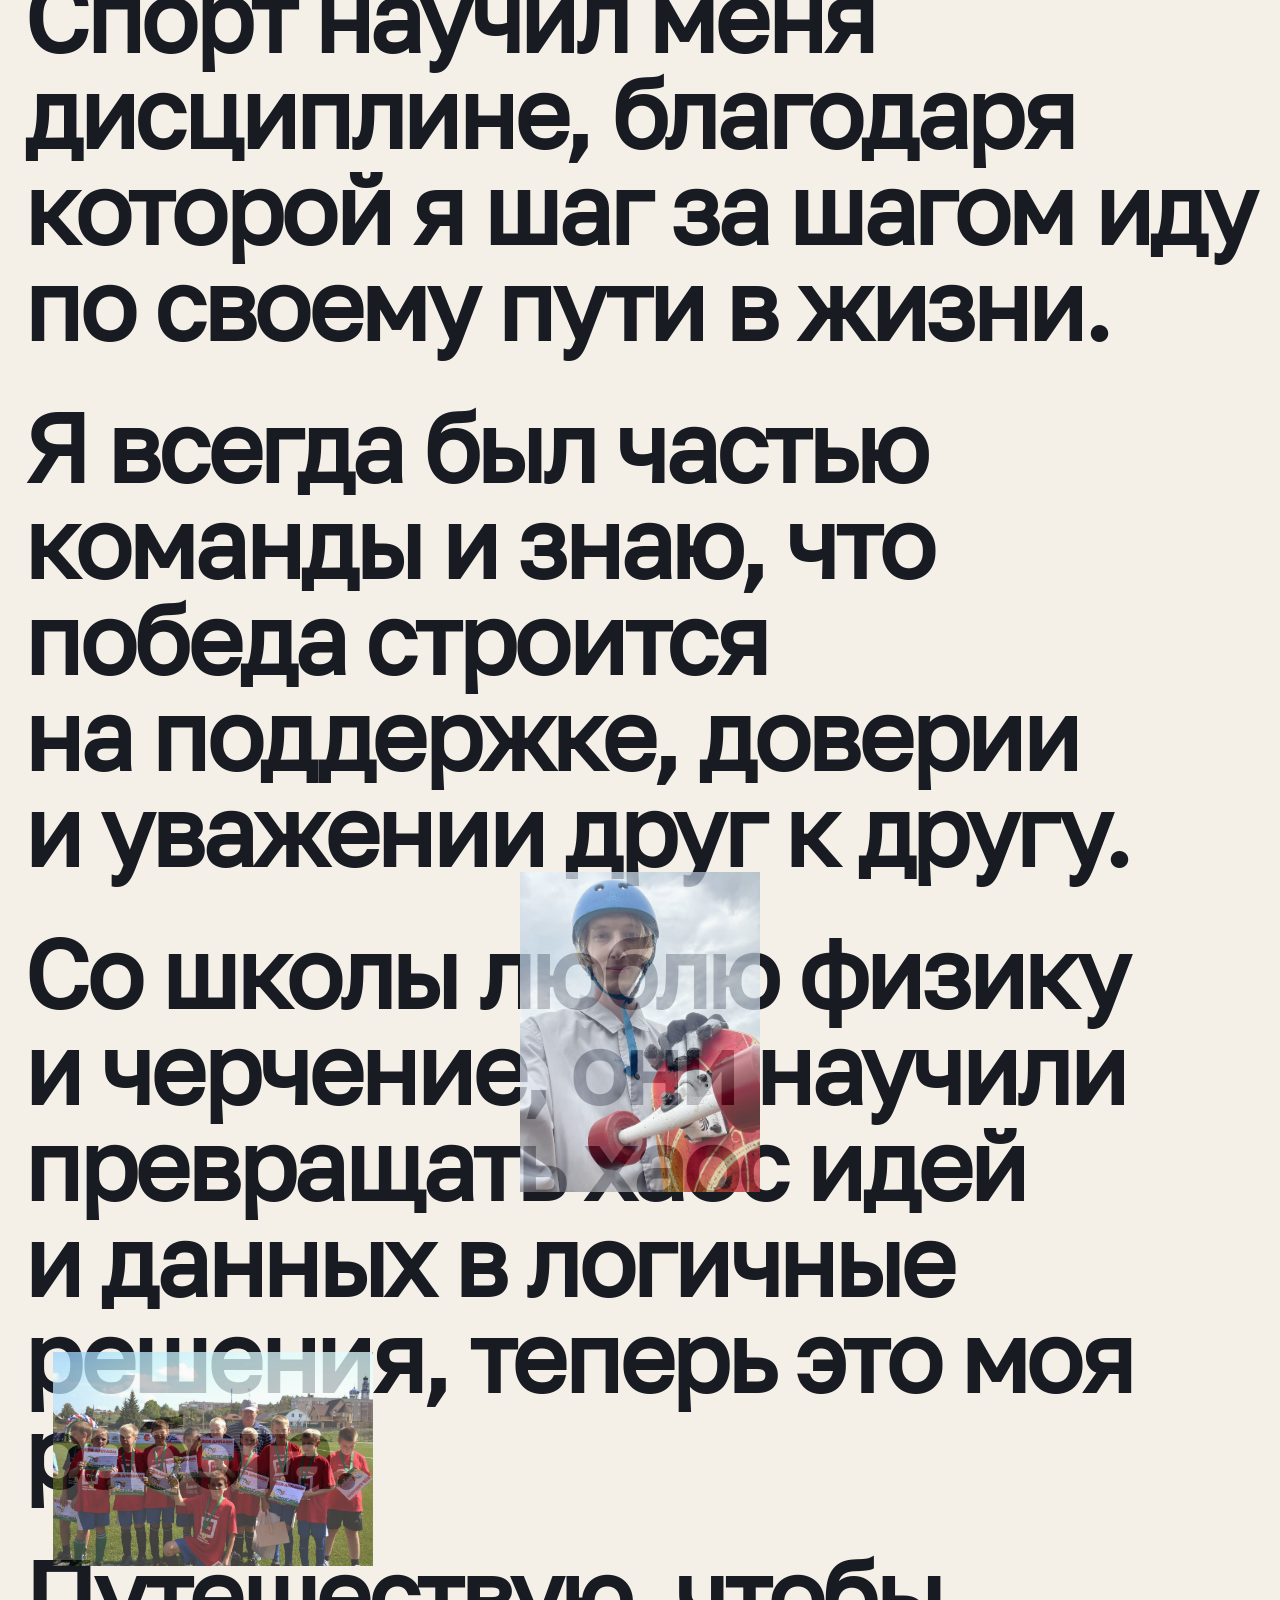
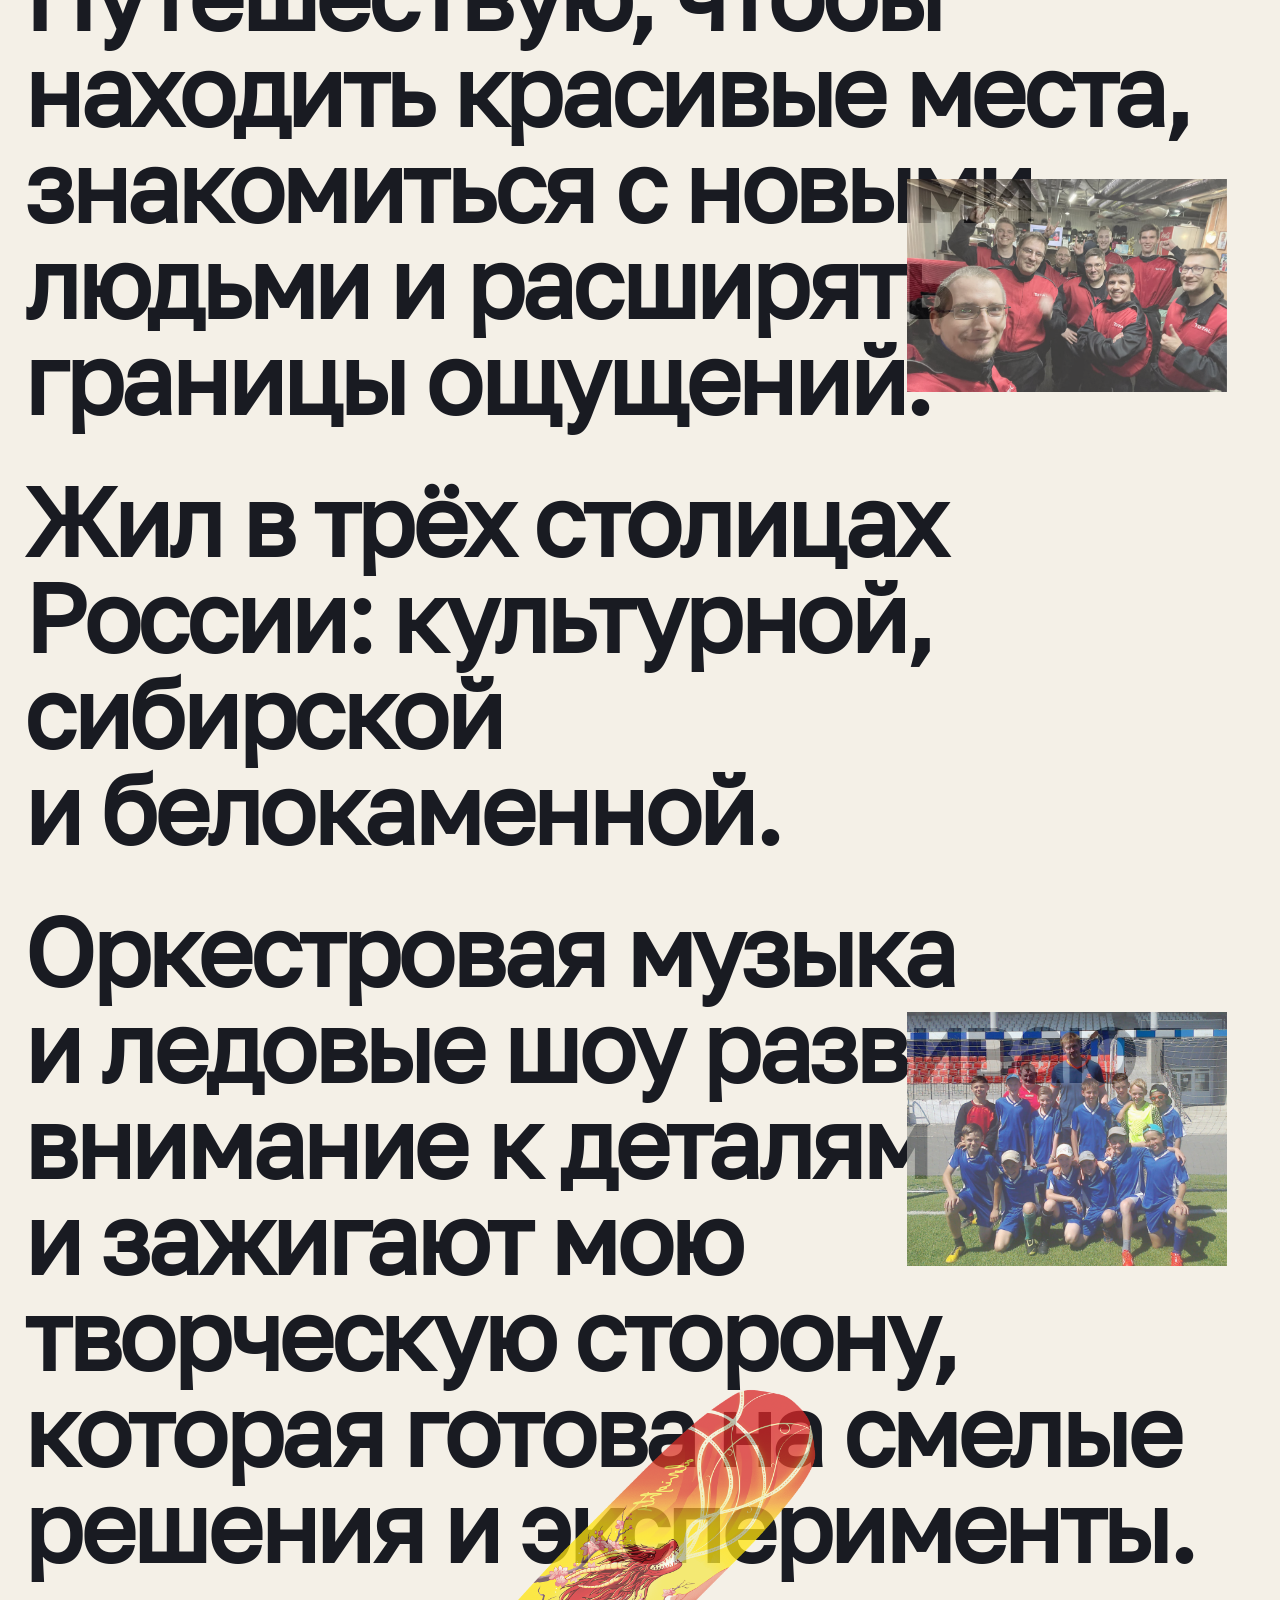
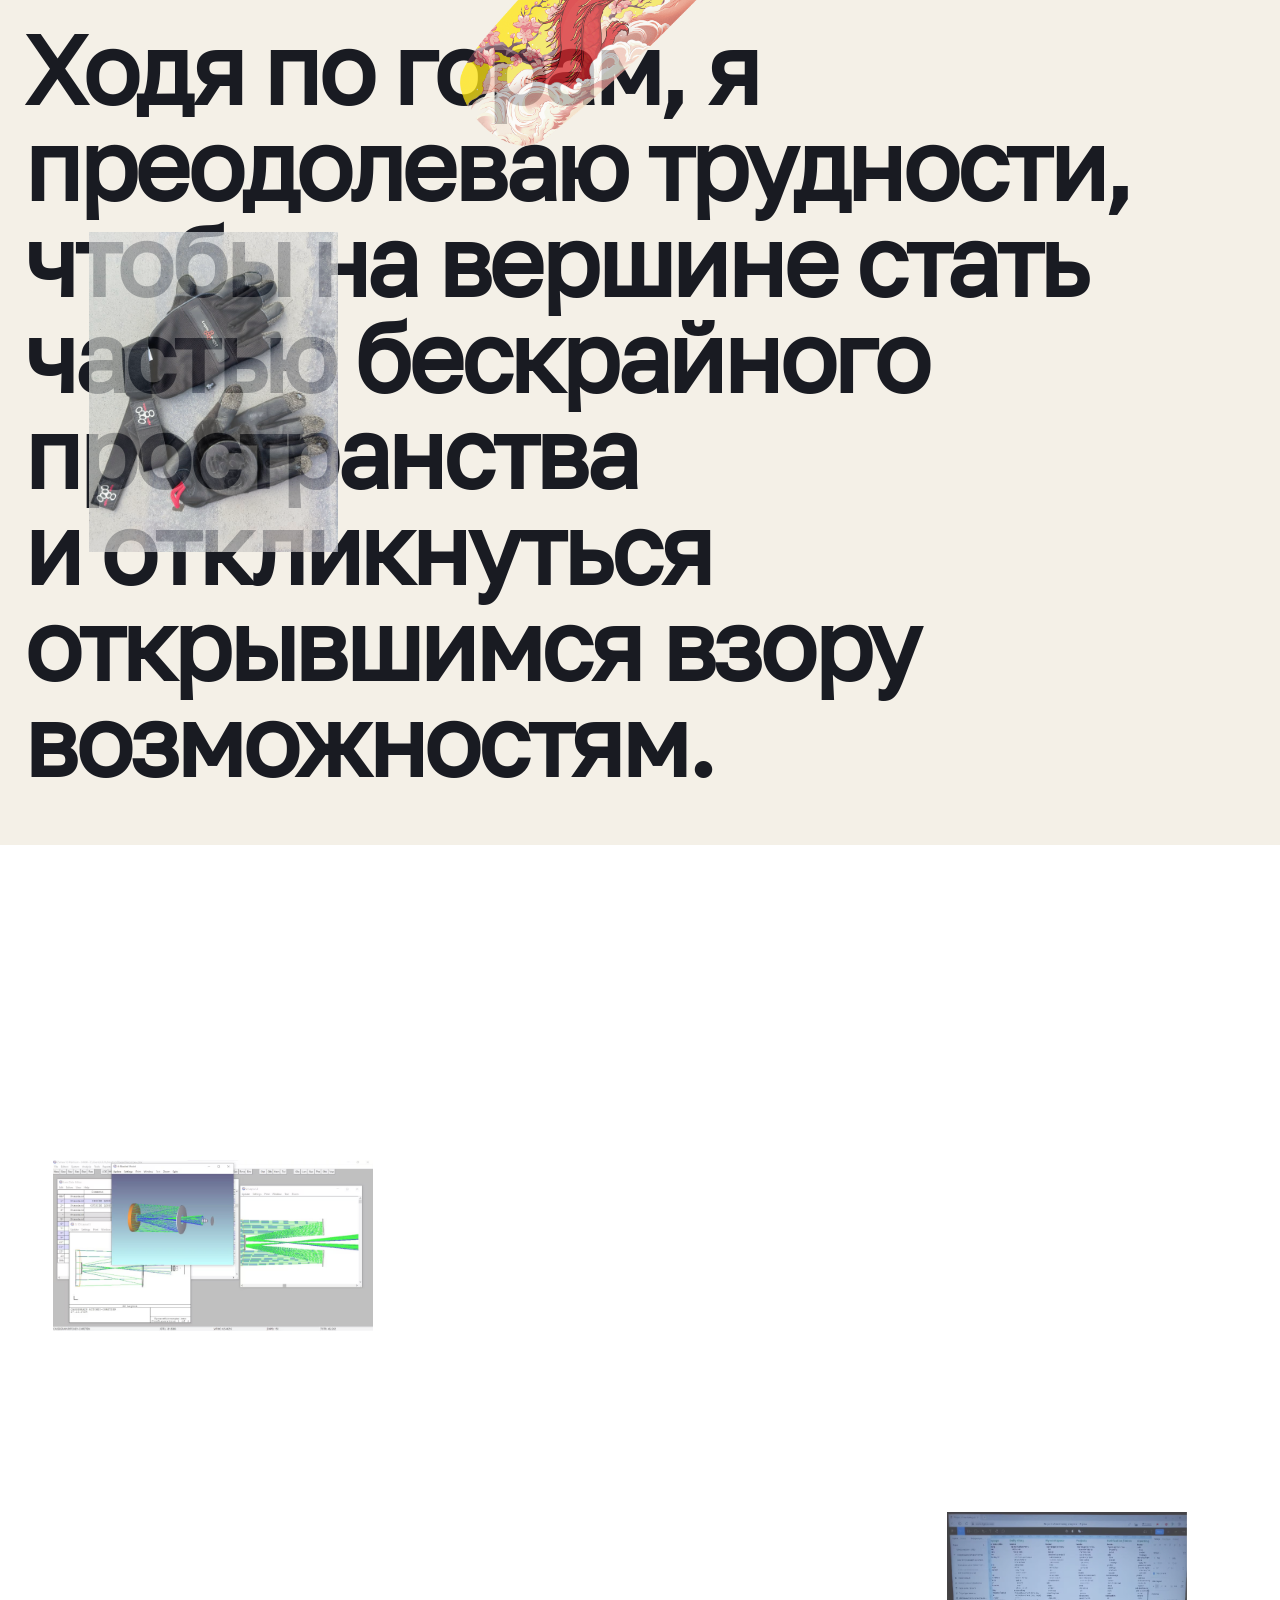
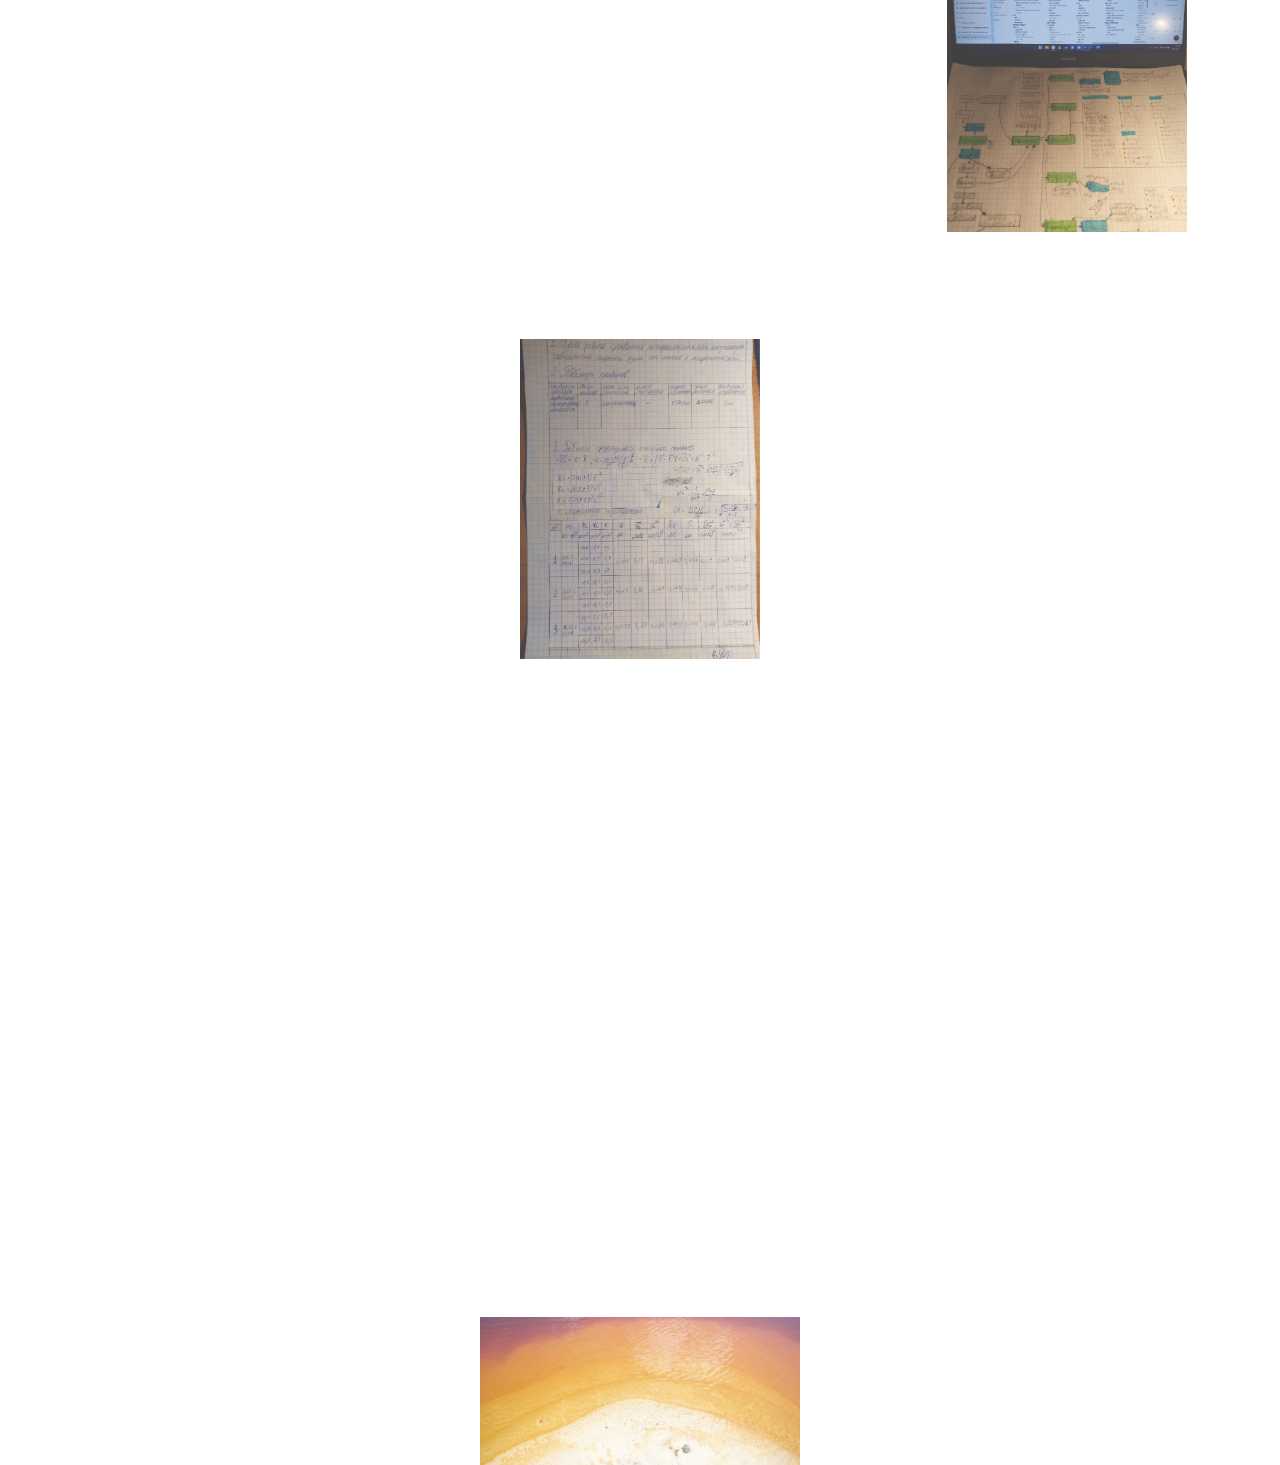
==== commit 21c029d8: "add footer section" ====
--- a/index.html
+++ b/index.html
@@ -25,403 +25,433 @@
         <div class="progress-indicator"></div>
       </div>
     </div>
-    <div id="introduction" class="wrapper ultrawide">
-      <figure id="introduction-video" class="video-player">
-        <video class="long" playsinline>
-          <source src="assets/video/about.webm" type="video/webm">
-          <source src="assets/video/about.mp4" type="video/mp4">
-          <p>
-            Видео обо мне не загрузилось. Можете посмотреть его на
-            <a href="https://youtu.be/fUEUgPn6CEM">YouTube</a>.
-          </p>  
-        </video>
-        <video class="loop" muted autoplay loop playsinline poster="assets/images/LoopPreview.avif">
-          <source src="assets/video/aboutLoop.webm" type="video/webm">
-          <source src="assets/video/aboutLoop.mp4" type="video/mp4">
-          <p>
-            Видео обо мне не загрузилось. Можете посмотреть его на
-            <a href="https://youtu.be/fUEUgPn6CEM">YouTube</a>.
-          </p>  
-        </video>
-        <div class="video-controls">
-          <button type="button" class="video-play-toggle" aria-label="Play">
-            <div class="button-icons-wrapper">
-            <svg id="play" xmlns="http://www.w3.org/2000/svg" fill="none" viewBox="1 0 64 64"><path fill="#fff" d="M20.935 47.023V16.577q0-1.06.68-1.674a2.3 2.3 0 0 1 1.584-.613 2.6 2.6 0 0 1 1.23.313L48.384 29.91q.523.366.79.83.27.463.27 1.06 0 .598-.27 1.06-.267.465-.79.83L24.43 48.997q-.314.164-.621.23a3 3 0 0 1-.611.067q-.904 0-1.583-.601-.68-.602-.68-1.67"/></svg>
-            <svg id="pause" xmlns="http://www.w3.org/2000/svg" fill="none" viewBox="0 0 64 64"><path fill="#fff" d="M41.362 51.4q-1.879 0-3.216-1.339t-1.337-3.219V17.158q0-1.88 1.337-3.22 1.338-1.338 3.216-1.338h3.667q1.878 0 3.212 1.339 1.334 1.34 1.334 3.219v29.684q0 1.88-1.334 3.22-1.334 1.338-3.213 1.338zm-22.385 0q-1.878 0-3.215-1.339t-1.337-3.219V17.158q0-1.88 1.337-3.22Q17.1 12.6 18.977 12.6h3.667q1.88 0 3.213 1.339 1.335 1.34 1.335 3.219v29.684q0 1.88-1.335 3.22-1.334 1.338-3.213 1.338z"/></svg>
-            </div>
-          </button>
-          <p></p>
-        </div>
-      </figure>
-    </div>
-    <div class="v-spacer xl"></div>
-    <div class="wrapper"> 
-      <div class="tablist" role="tablist"> 
-        <button id="hr" type="button" role="tab" class="text tab" aria-label="Заголовок для эйчара" aria-selected="true">Для эйчара</button>
-        <button id="design-lead" type="button" role="tab" class="text tab" aria-label="Заголовок для дизайн-лида" aria-selected="false">дизайн-лида</button>
-        <button id="head-manager" type="button" role="tab" class="text tab" aria-label="Заголовок для руководителя" aria-selected="false">руководителя</button>
-      </div>
+    <div class="main-wrapper">
+      <div id="introduction" class="wrapper ultrawide">
+        <figure id="introduction-video" class="video-player">
+          <video class="long" playsinline>
+            <source src="assets/video/about.webm" type="video/webm">
+            <source src="assets/video/about.mp4" type="video/mp4">
+            <p>
+              Видео обо мне не загрузилось. Можете посмотреть его на
+              <a href="https://youtu.be/fUEUgPn6CEM">YouTube</a>.
+            </p>  
+          </video>
+          <video class="loop" muted autoplay loop playsinline poster="assets/images/LoopPreview.avif">
+            <source src="assets/video/aboutLoop.webm" type="video/webm">
+            <source src="assets/video/aboutLoop.mp4" type="video/mp4">
+            <p>
+              Видео обо мне не загрузилось. Можете посмотреть его на
+              <a href="https://youtu.be/fUEUgPn6CEM">YouTube</a>.
+            </p>  
+          </video>
+          <div class="video-controls">
+            <button type="button" class="video-play-toggle" aria-label="Play">
+              <div class="button-icons-wrapper">
+              <svg id="play" xmlns="http://www.w3.org/2000/svg" viewBox="1 0 64 64"><path d="M20.935 47.023V16.577q0-1.06.68-1.674a2.3 2.3 0 0 1 1.584-.613 2.6 2.6 0 0 1 1.23.313L48.384 29.91q.523.366.79.83.27.463.27 1.06 0 .598-.27 1.06-.267.465-.79.83L24.43 48.997q-.314.164-.621.23a3 3 0 0 1-.611.067q-.904 0-1.583-.601-.68-.602-.68-1.67"/></svg>
+              <svg id="pause" xmlns="http://www.w3.org/2000/svg" viewBox="0 0 64 64"><path d="M41.362 51.4q-1.879 0-3.216-1.339t-1.337-3.219V17.158q0-1.88 1.337-3.22 1.338-1.338 3.216-1.338h3.667q1.878 0 3.212 1.339 1.334 1.34 1.334 3.219v29.684q0 1.88-1.334 3.22-1.334 1.338-3.213 1.338zm-22.385 0q-1.878 0-3.215-1.339t-1.337-3.219V17.158q0-1.88 1.337-3.22Q17.1 12.6 18.977 12.6h3.667q1.88 0 3.213 1.339 1.335 1.34 1.335 3.219v29.684q0 1.88-1.335 3.22-1.334 1.338-3.213 1.338z"/></svg>
+              </div>
+            </button>
+            <p></p>
+          </div>
+        </figure>
+      </div>
+      <div class="v-spacer xl"></div>
+      <div class="wrapper"> 
+        <div class="tablist" role="tablist"> 
+          <button id="hr" type="button" role="tab" class="text tab" aria-label="Заголовок для эйчара" aria-selected="true">Для эйчара</button>
+          <button id="design-lead" type="button" role="tab" class="text tab" aria-label="Заголовок для дизайн-лида" aria-selected="false">дизайн-лида</button>
+          <button id="head-manager" type="button" role="tab" class="text tab" aria-label="Заголовок для руководителя" aria-selected="false">руководителя</button>
+        </div>
+        <div class="v-spacer s"></div>
+        <p id="introduction-display" class="display"></p>
+      </div>
+      <div class="v-spacer l"></div>
+      <div id="logos" class="wrapper ultrawide">
+        <svg xmlns="http://www.w3.org/2000/svg" fill="none" viewBox="0 0 640 196"><g><path d="m122 115.633 7.487-7.588c3.369 9.172 12.83 12.743 20.504 12.743 6.278 0 11.332-2.247 11.332-7.963 0-6.091-5.054-7.775-13.204-9.546l-5.903-1.311c-8.856-1.871-18.287-5.889-18.344-17.71-.044-9.158 7.141-16.703 16.227-17.884 14.197-1.828 25.745 2.995 30.958 13.017l-7.963 7.588c-3.47-7.775-10.209-11.145-17.883-11.145-5.99 0-10.295 2.808-10.295 7.589 0 5.529 4.305 7.487 11.144 9.172l7.027 1.684c10.021 2.434 19.006 6.365 19.006 18.359 0 11.332-9.546 17.883-22.289 17.883-11.98 0-22.937-4.305-27.819-14.888zm56.875-8.798c0-14.327 8.899-23.787 21.728-23.787 13.679 0 21.253 9.086 21.253 21.728v4.593h-32.959c.561 8.15 5.342 12.556 12.556 12.556 7.962 0 11.519-4.118 13.203-7.962l6.465 6.738c-3.47 5.241-9.647 9.835-19.755 9.835-13.578 0-22.476-9.46-22.476-23.686zm10.108-4.219h23.413c-.749-7.213-4.867-11.144-11.807-11.144-6.465 0-10.771 3.743-11.606 11.144m51.318 26.969-16.199-45.6h11.605l7.776 24.808 3.744 13.953 3.657-13.953 7.674-24.809h11.419l-16.3 45.601h-13.391zm31.36-22.75c0-14.327 8.899-23.787 21.728-23.787 13.679 0 21.253 9.086 21.253 21.728v4.593h-32.959c.562 8.15 5.342 12.556 12.556 12.556 7.962 0 11.519-4.118 13.203-7.962l6.466 6.738c-3.471 5.241-9.648 9.835-19.756 9.835-13.578 0-22.476-9.46-22.476-23.686zm10.108-4.219h23.413c-.749-7.213-4.867-11.144-11.807-11.144-6.465 0-10.771 3.743-11.606 11.144m41.455 26.969v-45.6h10.482v12.454c1.685-7.214 6.364-13.39 15.45-13.39s14.327 5.341 14.327 14.801v31.75H352.9v-28.582c0-5.615-1.872-9.46-8.899-9.46-7.674 0-10.295 4.968-10.295 12.455v25.558h-10.482zM374.93 112.839c2.203-2.231 5.759-1.915 7.761.476 4.42 5.298 11.49 7.458 17.48 7.458s11.332-2.246 11.332-7.962c0-6.091-5.054-7.776-13.204-9.547l-5.903-1.31c-8.87-1.872-18.301-5.875-18.359-17.696-.043-9.158 7.142-16.717 16.228-17.884 12.08-1.555 22.232 1.714 28.221 8.884 1.786 2.132 1.512 5.314-.504 7.229-2.26 2.16-5.802 1.843-7.861-.504-3.715-4.248-8.956-6.149-14.73-6.149s-10.295 2.808-10.295 7.589c0 5.529 4.305 7.487 11.144 9.172l7.027 1.684c10.021 2.434 19.006 6.365 19.006 18.359 0 11.332-9.546 17.883-22.289 17.883-10.439 0-20.086-3.268-25.63-11.087-1.44-2.03-1.181-4.824.576-6.595M431.402 124.344V72.091a5.242 5.242 0 0 1 10.482 0V95.59l-.374 8.797 7.487-8.236 11.145-10.9a4.46 4.46 0 0 1 3.125-1.281c4.017 0 6.004 4.881 3.124 7.674l-10.568 10.296 13.189 19.755c2.246 3.355-.158 7.862-4.205 7.862a5.06 5.06 0 0 1-4.29-2.391l-11.807-18.963-6.84 6.739v9.359a5.242 5.242 0 0 1-10.482 0zM494.829 144.229c-3.369 0-6.465-3.427-4.809-7.243l6.033-10.468-1.396.245a7.4 7.4 0 0 1-6.984-4.953L476.86 91.126c-1.239-3.499 1.368-7.156 5.068-7.156a5.39 5.39 0 0 1 5.126 3.743l7.041 22.103 3.873 11.202c4.334-10.67 7.085-21.325 9.633-33.261a5.41 5.41 0 0 1 5.169-3.787c3.73 0 6.35 3.686 5.126 7.213-3.7 15.537-8.884 33.305-18.603 50.137-.893 1.656-2.491 2.909-4.478 2.909zM485.398 144.632a5.13 5.13 0 0 1 3.615 1.498 5.05 5.05 0 0 1 1.496 3.614 5.13 5.13 0 0 1-1.962 4.028 6 6 0 0 1-.427.493q-.247.249-.526.462a4.99 4.99 0 0 1-.95.921 5.025 5.025 0 0 1-1.031.95 4.97 4.97 0 0 1-.954.842 5.01 5.01 0 0 1-1.028.876l-.076.082a5 5 0 0 1-.931.741l-.019.021a5 5 0 0 1-1.04.806c-.31.302-.658.563-1.036.775a5 5 0 0 1-1.084.772 5 5 0 0 1-1.019.696 5 5 0 0 1-1.054.701 5 5 0 0 1-1.159.726 5 5 0 0 1-1.05.624 5 5 0 0 1-1.058.613 5 5 0 0 1-1.134.626 5 5 0 0 1-1.156.599q-.507.331-1.086.535a5 5 0 0 1-1.164.547c-.36.216-.75.388-1.161.509q-.518.294-1.101.46a5 5 0 0 1-1.198.473q-.527.271-1.116.415-.569.283-1.205.42a5 5 0 0 1-1.114.367 5 5 0 0 1-1.199.371 5 5 0 0 1-1.233.343 5 5 0 0 1-1.13.292 5 5 0 0 1-1.225.292 5 5 0 0 1-1.159.251 5 5 0 0 1-1.212.24 5.2 5.2 0 0 1-1.185.208 5 5 0 0 1-1.216.192 5.2 5.2 0 0 1-1.246.163 5.3 5.3 0 0 1-1.11.13q-.558.128-1.153.13-.067-.001-.134-.004a5.2 5.2 0 0 1-.959.091 4 4 0 0 1-.219-.007q-.435.078-.891.079-.174-.001-.346-.014a5 5 0 0 1-.762.057q-.21-.001-.416-.019a5.3 5.3 0 0 1-1.173.024 4.977 4.977 0 0 1-1.229-.001 5 5 0 0 1-1.25-.032 5.105 5.105 0 0 1-1.169-.053 5.128 5.128 0 0 1-1.243-.081q-.072.003-.144.004-.524-.001-1.018-.103l-.076.002q-.558-.002-1.079-.116h-.03c-.419 0-.824-.052-1.212-.147q-.634-.016-1.219-.176a5 5 0 0 1-1.141-.191 5 5 0 0 1-1.233-.227 5 5 0 0 1-1.075-.215 5 5 0 0 1-1.297-.284 5 5 0 0 1-1.115-.278 5 5 0 0 1-1.142-.298 5 5 0 0 1-1.2-.341 5 5 0 0 1-1.125-.344 5 5 0 0 1-1.173-.387 5 5 0 0 1-1.114-.389 5 5 0 0 1-1.173-.437 5 5 0 0 1-1.099-.435 5 5 0 0 1-1.106-.456 5 5 0 0 1-1.127-.493 5 5 0 0 1-1.105-.508 5.2 5.2 0 0 1-1.101-.536 5.2 5.2 0 0 1-1.09-.556 5.2 5.2 0 0 1-1.108-.598 5.2 5.2 0 0 1-1.033-.586 5.2 5.2 0 0 1-1.05-.615 5.2 5.2 0 0 1-1.055-.645 5.2 5.2 0 0 1-1.044-.667 5.2 5.2 0 0 1-1.057-.71 5.3 5.3 0 0 1-1.013-.714 5.3 5.3 0 0 1-.96-.699 5.3 5.3 0 0 1-1.029-.779 5.3 5.3 0 0 1-.941-.737l-.032-.033a5.3 5.3 0 0 1-.861-.687q-.046-.046-.09-.094a5.3 5.3 0 0 1-.789-.64 6 6 0 0 1-.167-.176 5.3 5.3 0 0 1-.711-.587 5 5 0 0 1-.247-.267 5.5 5.5 0 0 1-.603-.511 5 5 0 0 1-.316-.347 5 5 0 0 1-.533-.46 5 5 0 0 1-.344-.379 5 5 0 0 1-.491-.427 5 5 0 0 1-.452-.519 5 5 0 0 1-.369-.33 5.1 5.1 0 0 1-1.498-3.614c0-1.411.576-2.678 1.498-3.614a5.1 5.1 0 0 1 3.614-1.498c1.411 0 2.678.576 3.614 1.498q.252.249.466.53a5 5 0 0 1 .705.703q.255.197.485.422.172.171.328.357.275.209.521.45.133.132.255.273a5.4 5.4 0 0 1 .769.685q.377.262.705.583l.091.094q.423.283.787.64l.032.033q.445.286.826.653.429.265.8.606c.315.182.612.396.882.639a5.2 5.2 0 0 1 .843.597q.443.24.83.557.464.237.872.557.466.226.877.536.475.218.893.523.49.215.923.522.457.193.865.467.481.189.911.466.48.177.911.442.492.17.932.43.48.157.914.399.502.149.954.394.51.144.973.385.479.128.916.341.518.123.989.345.484.108.929.304.516.103.989.304.485.09.933.264.523.083 1.005.264.535.075 1.028.253.446.06.865.192.57.05 1.098.217.488.044.944.177.533.032 1.031.168.492.026.956.141.494.012.96.113h.03q.524 0 1.018.102l.076-.002q.487.002.948.09l.147-.003q.417 0 .815.066.146-.009.293-.009.387 0 .758.056a5 5 0 0 1 .966.026 5 5 0 0 1 .978-.001 5 5 0 0 1 1.032-.019 5 5 0 0 1 1.037-.035 5 5 0 0 1 .985-.05q.431-.077.883-.078l.143.003q.447-.085.917-.088a5 5 0 0 1 1.108-.13q.463-.106.953-.125.481-.126.995-.155a5 5 0 0 1 1.02-.181q.47-.142.972-.192a5 5 0 0 1 1.034-.223q.455-.157.945-.227a5 5 0 0 1 1.047-.268q.452-.176.941-.263.454-.192.948-.293a5 5 0 0 1 1.031-.338q.447-.208.935-.327a5 5 0 0 1 1.016-.377q.436-.223.915-.361.474-.26 1.001-.418.448-.253.946-.413.433-.26.917-.43a5 5 0 0 1 .987-.487 5 5 0 0 1 .9-.465q.42-.292.895-.496.444-.326.955-.552a5 5 0 0 1 .964-.571q.392-.302.84-.526.423-.351.917-.608c.287-.246.601-.463.939-.642q.395-.347.857-.609.406-.377.889-.662.39-.377.855-.668l.036-.037a5 5 0 0 1 .843-.681q.046-.05.093-.098a5 5 0 0 1 .74-.612q.088-.1.181-.194.327-.326.709-.59.103-.119.213-.23.266-.266.57-.492.153-.186.322-.358a5 5 0 0 1 .515-.45q.179-.224.378-.428a5 5 0 0 1 .456-.403q.203-.266.437-.504a5.1 5.1 0 0 1 3.614-1.498"/></g></svg>
+        <svg xmlns="http://www.w3.org/2000/svg" fill="none" viewBox="0 0 640 196"><path d="M216.037 112.534h-.75c-1.05 0-1.65-.757-1.8-1.665v-44.51c0-1.363-1.049-2.423-2.399-2.423l-4.65.606c-1.8.151-2.4 1.06-2.4 2.422v45.57c0 6.358 5.1 9.689 9.449 9.689h2.1c1.2-.151 2.1-1.211 2.1-2.422v-5.45c0-1.06-.75-1.817-1.65-1.817m16.799-33.761h-4.65c-1.65 0-2.4 1.06-2.4 2.422v38.454c0 1.363 1.05 2.423 2.4 2.423h4.65c1.35 0 2.399-1.06 2.399-2.423V81.347c-.15-1.666-1.199-2.574-2.399-2.574m295.622.303h-3.449c-7.5 0-13.649 6.358-13.649 14.08v15.29c0 7.721 6.149 14.08 13.649 14.08h3.449c7.5 0 13.649-6.359 13.649-14.08V93.004c0-7.721-6.149-13.928-13.649-13.928m4.35 29.219c0 3.179-2.55 5.904-5.699 5.904h-1.65c-3.15 0-5.7-2.574-5.7-5.904V93.004c0-3.18 2.55-5.904 5.7-5.904h1.65c3.149 0 5.699 2.573 5.699 5.904zM230.886 63.936c-2.85 0-5.1 2.12-5.1 4.693 0 2.574 2.25 4.694 5.1 4.694s5.099-2.12 5.099-4.693c.15-2.574-2.249-4.694-5.099-4.694m-36.597 4.088h-28.347c-.9 0-2.25.757-2.25 2.422v49.658c0 1.362 1.05 2.422 2.4 2.422h4.649c1.35 0 2.4-1.06 2.4-2.422v-19.076q0-.454.45-.454h17.399c1.349 0 2.399-1.06 2.399-2.423v-6.055c0-1.363-1.05-2.423-2.399-2.423h-17.399q-.45 0-.45-.454V78.773q0-.454.45-.454h20.698c1.35 0 2.4-1.06 2.4-2.423v-5.601c0-1.211-1.05-2.271-2.4-2.271m389.514 52.534-16.798-20.741c8.399-5.602 11.849-15.594 11.999-16.502.15-.909-.15-1.817-1.5-1.817h-5.999c-1.65 0-1.8 1.363-2.25 2.27-.6.91-2.25 7.42-10.949 11.658V67.57c0-1.363-1.05-2.423-2.4-2.423h-4.65c-1.499 0-2.249 1.212-2.249 2.423v52.382c0 1.363 1.049 2.423 2.249 2.423h4.65c1.35 0 2.4-1.06 2.4-2.423V103.45l14.398 17.562c.45.454 1.35 1.514 1.95 1.514h8.099c1.2-.152 1.5-1.514 1.05-1.968M302.579 78.773h-3.599c-7.8 0-14.099 6.359-14.099 14.08v38.151c0 1.363 1.05 2.422 2.4 2.422h4.649c1.35 0 2.4-1.059 2.4-2.422v-10.295c2.25 1.06 4.65 1.514 7.049 1.514h1.2c7.8 0 14.549-6.056 14.549-13.928V93.004c0-7.873-6.749-14.231-14.549-14.231m4.8 29.673c0 3.179-2.7 5.905-5.85 5.905h-1.2c-3.299 0-5.849-2.726-5.849-5.905V93.004c0-3.18 2.7-5.904 5.849-5.904h1.2c3.3 0 5.85 2.725 5.85 5.904zm54.745-29.522h-3.6c-2.25 0-4.349.454-6.149 1.363-.3-.152-.6-.152-.9-.152h-4.8c-1.35 0-2.4 1.06-2.4 2.423v37.394c0 .606.3 1.211.75 1.666s1.05.757 1.65.757h4.8c.6 0 1.2-.303 1.65-.606.45-.454.75-1.06.75-1.817V93.307c0-3.33 2.699-6.056 5.999-6.056h1.2c3.3 0 4.949 2.725 4.949 6.056v26.645c0 1.363 1.05 2.423 2.4 2.423h5.85c1.35 0 2.399-1.06 2.399-2.423V93.307c-.15-8.024-6.599-14.383-14.548-14.383m128.388.152h-3.45c-7.649 0-13.798 6.358-13.798 14.08v15.29c0 7.721 6.149 14.08 13.798 14.08h3.45c7.649 0 13.799-6.359 13.799-14.08V93.004c0-7.721-6.15-13.928-13.799-13.928m4.65 29.219c0 3.179-2.55 5.904-5.85 5.904h-1.95c-3.149 0-5.849-2.574-5.849-5.904V93.004c0-3.18 2.55-5.904 5.849-5.904h1.95c3.15 0 5.85 2.573 5.85 5.904zm-92.542-29.37h-3.6c-7.949 0-14.398 6.358-14.398 14.079v15.291c0 7.872 6.599 14.08 14.548 14.08h1.2c2.7 0 4.8-.303 7.2-1.666 0 4.845-3.75 7.116-7.2 7.116-5.849.151-8.699-3.18-9.299-3.634s-1.2-.605-1.8 0l-3.299 3.785c-.6.606-.9 1.665 0 2.574 0 0 5.099 5.299 13.198 5.147h1.2c10.799 0 16.649-7.418 16.649-18.773v-23.92c-.15-7.873-6.45-14.08-14.399-14.08m4.8 29.37c0 3.179-2.7 5.904-6 5.904h-1.2c-3.299 0-5.999-2.574-5.999-5.904V93.004c0-3.18 2.7-5.904 5.999-5.904h1.2c3.3 0 6 2.573 6 5.904zm-76.643-44.359c-2.85 0-5.1 2.12-5.1 4.693 0 2.574 2.25 4.694 5.1 4.694s5.099-2.12 5.099-4.693c0-2.574-2.4-4.694-5.099-4.694m1.65 14.988h-4.65c-1.65 0-2.4 1.06-2.4 2.423V119.8c0 1.362 1.05 2.422 2.4 2.422h4.65c1.349 0 2.399-1.06 2.399-2.422V81.347c-.15-1.666-1.2-2.423-2.399-2.423m125.238 13.929c3.6-2.725 5.849-6.965 5.849-11.81 0-8.023-6.299-15.593-14.098-15.593h-19.348c-1.35 0-2.4 1.06-2.4 2.422v52.08c0 1.363 1.05 2.423 2.4 2.423h19.948c8.399 0 15.298-7.116 15.298-15.897 0-5.753-2.999-10.9-7.649-13.625M437.117 75.29q0-.454.45-.454h9.449c3.9 0 7.049 3.33 7.049 7.267 0 4.087-3.149 7.57-7.049 7.57h-9.449q-.45 0-.45-.455zm11.699 37.243h-11.249q-.45 0-.45-.454V98.454q0-.454.45-.454h11.249c3.599 0 6.449 4.239 6.449 8.024 0 3.633-2.85 6.51-6.449 6.51M262.233 78.773h-3.6c-7.799 0-14.098 6.359-14.098 14.08v38.151c0 1.363 1.05 2.422 2.399 2.422h4.65c1.35 0 2.4-1.059 2.4-2.422v-10.295c2.25 1.06 4.649 1.514 7.049 1.514h1.2c7.799 0 14.549-6.056 14.549-13.928V93.004c0-7.873-6.75-14.231-14.549-14.231m4.65 29.673c0 3.179-2.7 5.905-5.85 5.905h-1.2c-3.3 0-5.849-2.726-5.849-5.905V93.004c0-3.18 2.699-5.904 5.849-5.904h1.2c3.3 0 5.85 2.725 5.85 5.904zM123.946 60q-2.25 0-4.05.908L95.598 73.626c-.15.15-.75.454-.9.605L86.6 69.992l-6.3-3.33-10.948-5.602a8.7 8.7 0 0 0-3.9-.909c-4.65 0-8.4 3.331-9.15 7.721-.299.455-.299.757-.299 1.212v58.287c.45 4.844 4.5 8.629 9.3 8.629q2.249 0 4.049-.908l24.298-12.717c.15-.152.75-.455.9-.606l12.148 6.358 2.25 1.212 10.949 5.601q1.8.909 4.05.909c4.649 0 8.399-3.331 9.149-7.722.15-.454.15-.756.15-1.211V68.629c-.3-4.844-4.35-8.478-9.299-8.629m-33.897 53.594L68.3 125.1c-.15.151-.45.151-.75.151-1.05 0-1.95-.908-1.95-1.968V72.868c0-1.06.9-1.968 1.95-1.968.3 0 .45 0 .75.152l7.2 3.785 12.298 6.358.45.152-.45.908c0 .151-.15.303-.15.454-.15.303-.15.454-.3.757s-.15.757-.3 1.06c0 .151-.15.454-.15.757v.303l-.15.605c-.15.909-.3 1.968-.15 3.028.15 3.18 1.05 6.207 2.7 8.63l3.15 5.753c.6 1.059.9 2.271 1.05 3.482 0 2.725-1.35 5.147-3.45 6.51m33.747 3.33v6.207c0 1.06-.9 1.969-1.95 1.969-.3 0-.45 0-.75-.152l-7.199-3.785-12.599-6.51c.3-.605.45-1.059.75-1.665v.151l.15-.302v-.152q.9-2.725.9-5.904c-.15-3.179-1.05-6.207-2.7-8.63l-3.15-5.753c-.6-1.06-.9-2.27-1.05-3.482-.15-2.725 1.35-5.147 3.45-6.51L121.396 70.9c.15-.151.45-.151.75-.151 1.05 0 1.95.908 1.95 1.968v6.207z"/></svg>
+        <svg xmlns="http://www.w3.org/2000/svg" fill="none" viewBox="0 0 640 196"><path d="M135.389 91h-18.694v3.5l18.694 10.5v21h18.695V70h-18.695zM116.695 70H98v56h18.695zM210.168 91h-30.379v3.5l9.348 10.5h21.031z"/><path d="M179.789 81.667v32.666h39.727V126h-49.074l-7.01-9.333V77l7.01-7h49.074v11.667z"/><path fill-rule="evenodd" d="M228.863 70v56H275.6l9.347-9.333v-14L280.274 98l4.673-4.667v-14L275.6 70zm42.063 11.667h-23.368v11.666h23.368L273.263 91v-7zm-16.358 21-7.01-5.834v17.5h23.368l2.337-2.333v-7l-2.337-2.333zM303.642 70h37.39l9.347 9.333v37.334L341.032 126h-37.39l-9.347-9.333V79.333zm28.042 9.333L336.358 84v28l-4.674 4.667h-18.695L308.316 112V84l4.673-4.667z" clip-rule="evenodd"/><path d="M394.779 126h-18.695V84h-18.695V70h56.085v14h-18.695z"/><path fill-rule="evenodd" d="M429.832 70h37.389l9.347 9.333v37.334L467.221 126h-37.389l-9.348-9.333V79.333zm28.042 9.333L462.547 84v28l-4.673 4.667h-18.695L434.505 112V84l4.674-4.667z" clip-rule="evenodd"/><path d="M523.305 91h-18.694v3.5l18.694 10.5v21H542V70h-18.695z"/><path d="M504.611 70h-18.695v56h18.695z"/></svg>
+        <svg xmlns="http://www.w3.org/2000/svg" fill="none" viewBox="0 0 640 196"><path fill-rule="evenodd" d="M336.641 104.209c-4.503-2.737-8.197-6.693-10.685-11.44a33.67 33.67 0 0 1-3.852-16.05 31.8 31.8 0 0 1 3.852-15.57c2.521-4.63 6.215-8.462 10.685-11.084 9.46-5.42 20.954-5.42 30.414 0 4.468 2.619 8.156 6.453 10.665 11.085a31.97 31.97 0 0 1 3.831 15.568 33.8 33.8 0 0 1-3.831 16.051c-2.476 4.75-6.165 8.706-10.665 11.44-9.417 5.588-20.997 5.588-30.414 0m3.041-49.345c-3.595 2.15-6.547 5.282-8.534 9.052a26.7 26.7 0 0 0-3.082 12.802 28.5 28.5 0 0 0 3.082 13.263c4.043 7.939 12.01 12.909 20.691 12.909s16.647-4.97 20.691-12.909a28.65 28.65 0 0 0 3.069-13.263 26.86 26.86 0 0 0-3.069-12.802c-1.977-3.771-4.925-6.904-8.516-9.052a24.14 24.14 0 0 0-24.332 0M284.792 108.4V83.436l14.555.004 13.498 24.96h6.798l-12.968-23.893c-.133-.237-.253-.468-.371-.694-.293-.565-.571-1.1-1.005-1.623 3.365-1.074 6.047-3.189 7.989-6.066 2.122-3.084 3.155-7.663 3.075-11.398.085-3.195-.597-8.486-2.226-11.241a14.9 14.9 0 0 0-6.483-5.764 27.6 27.6 0 0 0-10.941-1.688h-18.071V108.4zm0-56.16h11.685c2.645-.132 5.196.306 7.696 1.172a10 10 0 0 1 4.642 4.082c1.123 1.91 1.637 5.014 1.597 7.226.158 3.302-1.009 7.62-3.224 10.085-2.242 2.308-4.616 2.542-7.841 2.395h-14.555z" clip-rule="evenodd"/><path d="M168.35 46H154l.002 62.4h14.348zM182.322 99.43a28 28 0 0 0 9.906 6.572 34.3 34.3 0 0 0 12.96 2.39c9.07.197 17.802-3.484 24.048-10.138l-7.542-10.797a27.5 27.5 0 0 1-7.439 5.358 18.86 18.86 0 0 1-8.415 2.062 17.3 17.3 0 0 1-7.48-1.567 14.2 14.2 0 0 1-5.32-4.16 19.2 19.2 0 0 1-3.036-5.77 21.2 21.2 0 0 1-1.039-6.634 20.6 20.6 0 0 1 .977-6.388 17.2 17.2 0 0 1 2.956-5.48 13.5 13.5 0 0 1 5.299-3.915 19 19 0 0 1 7.643-1.444c2.717.035 5.399.624 7.887 1.73a25.8 25.8 0 0 1 7.072 4.41l6.766-11.128a27.7 27.7 0 0 0-10.168-6.367 35.4 35.4 0 0 0-12.207-2.163c-4.332-.039-8.63.773-12.656 2.39a29.1 29.1 0 0 0-9.926 6.552 30.2 30.2 0 0 0-6.399 9.89 32.3 32.3 0 0 0-2.323 12.241 34.2 34.2 0 0 0 2.22 12.432 29.7 29.7 0 0 0 6.216 9.924M247.279 95.712h24.188V108.4h-38.951l.024-62.4h36.877v12.688h-22.141l.003 12.272h18.038v12.688h-18.041zM401.002 104.165c4.62 2.863 9.908 4.328 15.276 4.23 8.269.151 16.239-3.24 22.062-9.387l-3.282-4.19c-4.997 5.063-11.666 7.915-18.62 7.964-4.356.076-8.642-1.153-12.352-3.541-3.547-2.279-6.412-5.553-8.27-9.45a29.8 29.8 0 0 1-2.843-13.076 28.25 28.25 0 0 1 2.843-12.782c1.86-3.76 4.7-6.89 8.189-9.031a22.56 22.56 0 0 1 12.192-3.332c3.239.015 6.452.61 9.498 1.76a24.6 24.6 0 0 1 8.128 4.82l3.04-4.35a24.54 24.54 0 0 0-9.45-5.868 34.3 34.3 0 0 0-11.372-1.929c-5.232-.08-10.389 1.308-14.936 4.019-4.361 2.609-7.939 6.44-10.331 11.064a33.4 33.4 0 0 0-3.682 15.716 35.04 35.04 0 0 0 3.603 15.964c2.357 4.728 5.926 8.675 10.307 11.399M462.325 78.656h-9.84V108.4h-5.74V46h5.74v27.04h9.84L478.001 46h6.561l-17.495 29.64 18.629 32.76h-6.683zM154 149.768v-20.336h2.212l8.472 15.368h-1.187l8.363-15.368h2.213l.027 20.336h-2.59l-.027-15.949h.62l-7.446 13.479h-1.241l-7.5-13.479h.674v15.949zM188.293 150q-2.159 0-4.02-.784a9.7 9.7 0 0 1-3.184-2.179 10.4 10.4 0 0 1-2.104-3.312q-.755-1.888-.755-4.125t.755-4.125a10 10 0 0 1 2.104-3.283 9.5 9.5 0 0 1 3.184-2.208q1.834-.784 4.02-.784 2.159 0 3.966.784a9.1 9.1 0 0 1 3.183 2.179 9.5 9.5 0 0 1 2.105 3.283q.755 1.888.755 4.154t-.755 4.154a9.8 9.8 0 0 1-2.105 3.312 9.7 9.7 0 0 1-3.183 2.179q-1.808.755-3.966.755m0-2.585q1.564 0 2.887-.581a6.8 6.8 0 0 0 2.32-1.627 7.6 7.6 0 0 0 1.538-2.499q.566-1.424.566-3.108t-.566-3.108a7.3 7.3 0 0 0-1.538-2.47 6.6 6.6 0 0 0-2.32-1.655q-1.323-.582-2.887-.581-1.592 0-2.941.581a7 7 0 0 0-2.32 1.655 7.6 7.6 0 0 0-1.565 2.47q-.54 1.424-.539 3.108 0 1.684.539 3.108a8 8 0 0 0 1.565 2.499 7.2 7.2 0 0 0 2.32 1.627q1.349.58 2.941.581M202.426 149.768v-20.336h8.471q3.266 0 5.019 1.424 1.753 1.395 1.753 3.835 0 1.655-.701 2.788a4.57 4.57 0 0 1-1.835 1.743q-1.16.61-2.509.61l.486-.871q1.618 0 2.86.61a4.7 4.7 0 0 1 1.969 1.801q.729 1.162.729 2.905 0 2.615-1.835 4.067-1.808 1.424-5.396 1.424zm2.698-2.353h6.205q2.24 0 3.427-.814 1.187-.813 1.187-2.556 0-1.772-1.187-2.586t-3.427-.813h-6.448v-2.353h5.774q2.05 0 3.183-.814 1.133-.813 1.133-2.44 0-1.626-1.133-2.44-1.132-.813-3.183-.813h-5.531zM222.845 149.768v-20.336h2.698v20.336zM231.197 149.768v-20.336h2.698v17.808h10.225v2.528zM249.671 138.206h9.713v2.469h-9.713zm.243 9.034h11.008v2.528h-13.706v-20.336h13.328v2.528h-10.63zM272.536 149.768v-20.336h7.958q3.023 0 5.315 1.279a8.95 8.95 0 0 1 3.589 3.573q1.295 2.295 1.295 5.316t-1.295 5.316a8.95 8.95 0 0 1-3.589 3.573q-2.292 1.28-5.315 1.279zm2.697-2.528h5.1q2.346 0 4.046-.958a6.7 6.7 0 0 0 2.671-2.673q.945-1.743.945-4.009 0-2.295-.945-4.009a6.7 6.7 0 0 0-2.671-2.672q-1.7-.96-4.046-.959h-5.1zM297.28 138.206h9.713v2.469h-9.713zm.243 9.034h11.008v2.528h-13.706v-20.336h13.328v2.528h-10.63zM318.086 149.768l-8.31-20.336h2.914l7.635 18.767h-1.673l7.689-18.767h2.698l-8.282 20.336zM333.903 138.206h9.712v2.469h-9.712zm.243 9.034h11.007v2.528h-13.705v-20.336h13.327v2.528h-10.629zM349.522 149.768v-20.336h2.698v17.808h10.225v2.528zM373.724 150q-2.158 0-4.02-.784a9.7 9.7 0 0 1-3.184-2.179 10.4 10.4 0 0 1-2.104-3.312q-.756-1.888-.756-4.125t.756-4.125a10 10 0 0 1 2.104-3.283 9.5 9.5 0 0 1 3.184-2.208q1.834-.784 4.02-.784 2.159 0 3.966.784a9.1 9.1 0 0 1 3.183 2.179 9.5 9.5 0 0 1 2.105 3.283q.755 1.888.755 4.154t-.755 4.154a9.8 9.8 0 0 1-2.105 3.312 9.7 9.7 0 0 1-3.183 2.179q-1.808.755-3.966.755m0-2.585q1.565 0 2.886-.581 1.35-.582 2.321-1.627a7.6 7.6 0 0 0 1.538-2.499q.566-1.424.566-3.108t-.566-3.108a7.3 7.3 0 0 0-1.538-2.47 6.6 6.6 0 0 0-2.321-1.655q-1.322-.582-2.886-.581-1.593 0-2.941.581a7 7 0 0 0-2.32 1.655 7.6 7.6 0 0 0-1.565 2.47q-.54 1.424-.54 3.108t.54 3.108a8 8 0 0 0 1.565 2.499 7.2 7.2 0 0 0 2.32 1.627q1.348.58 2.941.581M387.857 149.768v-20.336h7.365q2.482 0 4.236.843t2.698 2.44q.944 1.598.944 3.806t-.944 3.805q-.945 1.57-2.698 2.441-1.753.842-4.236.842h-5.881l1.214-1.365v7.524zm2.698-7.234-1.214-1.452h5.8q2.59 0 3.912-1.191 1.349-1.191 1.349-3.37t-1.349-3.37q-1.322-1.191-3.912-1.191h-5.8l1.214-1.453zM407.064 149.768v-20.336h2.212l8.472 15.368h-1.188l8.364-15.368h2.212l.027 20.336h-2.59l-.027-15.949h.621l-7.446 13.479h-1.241l-7.501-13.479h.675v15.949zM435.286 138.206h9.713v2.469h-9.713zm.243 9.034h11.008v2.528h-13.706v-20.336h13.328v2.528h-10.63zM450.905 149.768v-20.336h2.213l12.491 16.704h-1.16v-16.704h2.698v20.336h-2.212l-12.492-16.704h1.16v16.704zM476.55 149.768V131.96h-6.475v-2.528h15.621v2.528h-6.475v17.808z"/></svg>
+        <svg xmlns="http://www.w3.org/2000/svg" fill="none" viewBox="0 0 640 196"><path fill-rule="evenodd" d="M263.117 60v76h49.157v-17.949h-27.065v-11.58h22.45V88.536h-22.45V77.935h27.065V60zM222.964 98.79h-.224c-.869-6.138-7.577-38.79-7.577-38.79H192l18.732 76h22.51l22.196-76h-23.93s-7.576 32.652-8.544 38.79M364.356 96.69 382.009 60h-23.267l-12.866 27.743V60h-21.458v75.999h21.458v-29.47l14.488 29.47h23.668zM410.474 109.391l6.254-32.406 5.629 32.406zM430.675 60H403.72l-19.684 75.999h22.82l1.842-9.775h14.826l1.63 9.775H448z" clip-rule="evenodd"/></svg>
+        <svg xmlns="http://www.w3.org/2000/svg" fill="none" viewBox="0 0 640 196"><path fill-rule="evenodd" d="M178.734 48.014v81.119l63.965-.012-6.535-62.25-23.611 53.296zM315.427 128.912h-24.643v-3.443h.708q2.509 0 3.603-3.24.772-2.33.771-6.279V73.217h-.257l-16.343 55.695h-5.019l-15.12-55.695h-.257v38.682q0 5.975.257 7.899.772 5.671 4.246 5.671h.644v3.443h-13.962v-3.443h1.093q1.866 0 2.509-2.735.451-1.923.451-6.582v-49.62q0-4.657-.451-6.581-.643-2.735-2.574-2.735h-1.028v-3.443h20.536l12.3 46.159 13.62-46.16h18.916v3.444h-1.029q-1.481 0-2.253 1.671-.771 1.67-.771 7.645v49.619q0 4.86.385 6.582.645 2.735 2.574 2.735h1.094zm48.644 0v-3.443q-1.223-.404-2.06-1.824-.835-1.417-1.609-4.859l-14.991-67.037h-8.879l-14.156 60.656q-1.673 7.291-3.604 10.431-1.414 2.328-3.345 2.633v3.443h15.764v-3.443q-1.625 0-2.67-2.025-1.062-2.026-1.062-5.164 0-1.823.225-3.443.226-1.62.675-3.645l1.352-6.279h11.711l2.894 13.568q.387 1.722.451 2.431.065.709.065 1.316c0 1.282-.247 2.177-.75 2.683-.494.507-1.083.692-1.759.557v3.443h21.748zm-24.064-30.784h-8.804l4.428-20.742zm74.252 30.784h-22.392v-3.443h.902q.45 0 .803-.759.354-.76.353-1.873 0-1.114-.193-1.873a29 29 0 0 0-.643-2.077l-8.107-25.113h-.451v22.379q0 5.57.708 7.443.709 1.873 2.059 1.873h1.286v3.443h-23.613v-3.443h1.286q1.673 0 2.316-2.937.451-2.025.451-6.38V66.534q0-5.57-.708-7.442-.707-1.874-2.058-1.874h-1.286v-3.444h23.613v3.444h-1.286q-1.673 0-2.22 2.481t-.547 6.836V86.99h.451l7.078-11.949q4.89-8.303 4.889-12.455 0-5.368-4.503-5.368v-3.444h19.303v3.444q-1.931 0-3.958 1.874-2.026 1.873-5.114 6.936l-7.593 12.456 13.254 35.746q2.317 6.278 2.831 7.189a14.8 14.8 0 0 0 3.09 4.05zm47.742-12.152q-4.632 8.001-10.295 11.442-4.438 2.736-9.458 2.735-11.904 0-18.917-12.05-6.37-10.938-6.37-26.734 0-18.127 7.335-29.264 7.337-11.14 19.238-11.14 3.346 0 5.985.911 1.158.406 4.633 2.229 1.158.607 1.737.607 1.544 0 1.737-3.139h2.51v25.519h-2.446q-.708-7.29-3.088-12.557-3.024-6.683-7.593-6.683-5.019 0-8.107 5.367-4.568 7.9-4.569 26.936.001 17.417 4.826 25.417 3.474 5.771 8.622 5.772 2.638 0 5.404-2.025 3.09-2.33 6.242-7.089z" clip-rule="evenodd"/><path fill-rule="evenodd" d="M178.656 32v13.03l1.158 2.472 29.007 61.886 7.202-.001 19.051-43.005 1.81-4.083.467 4.45 4.476 42.632h.873l-6.24-58.667-23.406 54.864zM193.569 143.774h-.881c-.278-1.821-1.415-4.434-3.852-4.434-1.694 0-4.571.84-4.571 7.443 0 6.066 3.04 7.187 4.849 7.187 1.207 0 2.623-.56 4.201-2.1l.927.863c-2.459 2.706-5.104 3.267-7.123 3.267-6.033-.001-9.119-4.457-9.119-8.937 0-5.553 3.875-9.31 9.583-9.31 1.763 0 2.715.349 3.829.724.209.07.417.139.626.139.487 0 .58-.232.626-.723h.905zM199.045 154.739h.65c1.09 0 1.137-.957 1.137-2.146v-12.811h-.325c-2.297 0-3.643 1.563-3.967 3.337h-.905l.208-4.9h15.57l.209 4.9h-.905c-.324-1.773-1.67-3.337-3.968-3.337h-.325v12.811c0 1.446.14 2.146 1.207 2.146h.58v.793h-9.166zM223.641 138.22c1.949 0 6.195.164 6.195 4.644 0 2.287-1.16 4.899-7.471 4.899a32 32 0 0 1-2.135-.069v4.9c0 2.006.557 2.146 1.183 2.146h.603v.793h-8.84v-.793h.395c.928 0 1.067-.957 1.067-2.146v-11.433c0-1.19-.14-2.147-1.044-2.147h-.417v-.794zm-3.412 7.91c.279.047.534.047.812.047 3.087 0 3.203-2.543 3.203-3.313 0-3.102-2.483-3.081-3.272-3.081h-.743zM235.567 150.003l-.486 1.447c-.187.538-.325 1.027-.325 1.634 0 .979.58 1.679 1.392 1.656v.793h-5.732v-.793c.766-.07 1.624-.583 2.506-3.01l5.105-13.976h3.202l5.407 15.446c.394 1.12.812 1.423 1.322 1.54v.793h-7.796v-.793c.395.048.858-.14.858-.746 0-.141-.023-.374-.185-.864l-1.045-3.127zm2.135-6.347-1.601 4.783h3.179zM250.695 140.624c-.835-1.448-1.694-1.61-2.088-1.61v-.794h8.886v.794h-.162c-.256 0-.627.187-.627.583 0 .303.14.56.255.77l1.996 3.522 1.323-1.913c.325-.489.626-1.026.626-1.702 0-.771-.626-1.26-1.253-1.26h-.347v-.794h6.565v.794c-1.09.14-1.995.769-3.131 2.45l-2.808 4.106 4.13 7.257c.487.864 1.414 1.867 2.366 1.913v.793h-9.002v-.793h.162c.232 0 .626-.163.626-.607 0-.21-.092-.513-.232-.746l-2.297-3.991-1.669 2.45c-.279.397-.557.84-.557 1.541 0 .816.696 1.4 1.531 1.352v.794h-6.938v-.794c.719-.116 2.273-.559 3.875-2.916l2.807-4.13zM267.981 146.876c0-4.457 2.994-9.123 9.816-9.123 6.891 0 9.814 4.644 9.814 9.123 0 4.433-2.923 9.123-9.814 9.123-6.822 0-9.816-4.712-9.816-9.123m13.365 0c0-2.988-.72-7.537-3.55-7.537s-3.55 4.549-3.55 7.537.719 7.536 3.55 7.536 3.55-4.549 3.55-7.536M299.445 138.22c2.18 0 6.265.303 6.265 4.038 0 2.776-2.483 3.872-4.339 4.06v.092c1.879.094 5.198 1.028 5.198 4.387 0 2.333-1.509 4.737-7.216 4.737h-9.375v-.793h.44c.975 0 1.021-1.097 1.021-2.146v-11.433c0-1.05-.046-2.148-1.021-2.148h-.44v-.793h9.467zm-2.414 7.444h.697c1.67 0 2.668-1.308 2.668-2.987 0-2.916-2.367-2.894-2.923-2.894h-.441zm0 7.07c0 1.236.604 1.351 1.091 1.351 1.648 0 2.599-1.422 2.599-3.568 0-1.143-.278-3.383-3.69-3.291zM312.948 150.003l-.486 1.447c-.186.538-.325 1.027-.325 1.634 0 .979.579 1.679 1.392 1.656v.793h-5.731v-.793c.765-.07 1.624-.583 2.505-3.01l5.106-13.976h3.202l5.406 15.446c.395 1.12.812 1.423 1.323 1.54v.793h-7.796v-.793c.395.048.858-.14.858-.746.001-.141-.023-.374-.184-.864l-1.045-3.127zm2.135-6.347-1.602 4.783h3.18z" clip-rule="evenodd"/><path fill-rule="evenodd" d="M343.137 138.22v.794h-.418c-.904 0-1.043.957-1.043 2.147v11.433c0 1.422.231 2.146 1.09 2.146h.372v.793h-8.517v-.793h.371c.858 0 1.091-.723 1.091-2.146v-4.69c-.395.069-.952.35-1.462 1.47l-2.807 6.159h-6.543v-.793c.464-.07 1.067-.35 1.786-1.797l1.462-2.963c.442-.91 1.161-1.96 2.831-2.333v-.093c-2.204-.093-4.408-1.633-4.408-4.527 0-3.429 2.668-4.807 6.312-4.807zm-7.054 1.563c-2.901-.021-3.364 1.961-3.364 3.477 0 1.844 1.113 3.081 2.668 3.081h.696zM364.228 143.119h-.905c-.255-1.329-1.276-3.337-4.292-3.337h-.65v12.811c0 1.049.116 2.146.998 2.146h.789v.793h-8.841v-.793h.465c.882 0 .997-1.097.997-2.146l.001-11.433c0-1.05-.117-2.148-.998-2.148h-.465v-.793h12.67zM376.409 138.22c1.949 0 6.195.164 6.195 4.644 0 2.287-1.16 4.899-7.472 4.899a32 32 0 0 1-2.134-.069v4.9c0 2.006.556 2.146 1.183 2.146h.603v.793h-8.841v-.793h.395c.929 0 1.067-.957 1.067-2.146v-11.433c0-1.19-.139-2.147-1.043-2.147h-.418v-.794zm-3.411 7.91c.278.047.533.047.812.047 3.085 0 3.201-2.543 3.201-3.313 0-3.102-2.483-3.081-3.271-3.081h-.742zM397.107 142.046c.209-.489.302-.933.302-1.539 0-1.097-.882-1.563-1.648-1.493v-.794h5.825v.794c-1.137.209-1.624 1.214-2.065 2.216l-4.827 10.71c-.719 1.587-2.089 4.06-4.989 4.06-2.019 0-3.318-1.027-3.318-2.612 0-1.378.812-2.428 2.251-2.428 1.16 0 2.088.723 2.088 1.703 0 .163-.023.303-.047.467a1.4 1.4 0 0 0-.046.304c0 .326.232.442.533.442.232 0 .789-.186 1.509-1.422l-6.961-11.526c-.952-1.563-1.648-1.843-2.042-1.914v-.793h8.771v.793c-.325-.023-.905.071-.905.748 0 .35.209.817.418 1.167l3.318 5.577zM402.652 154.739h.395c.929 0 1.067-.957 1.067-2.146V141.16c0-1.191-.139-2.148-1.067-2.148h-.395v-.793h18.332v.793h-.326c-.673 0-1.136.257-1.136 2.148v11.433c0 2.332.789 2.146 1.3 2.146h.162v.793h-8.516v-.793h.371c.858 0 1.09-.723 1.09-2.146v-12.811h-4.223v12.811c0 1.189.14 2.146 1.044 2.146h.418v.793h-8.516zM423.187 154.739h.394c.929 0 1.067-.957 1.067-2.146V141.16c0-1.191-.139-2.148-1.067-2.148h-.394v-.793h18.331v.793h-.326c-.673 0-1.136.257-1.136 2.148v11.433c0 2.332.789 2.146 1.299 2.146h.163v.793h-8.516v-.793h.37c.86 0 1.092-.723 1.092-2.146v-12.811h-4.223v12.811c0 1.189.138 2.146 1.044 2.146h.418v.793h-8.516zM447.573 150.003l-.486 1.447c-.187.538-.326 1.027-.326 1.634.001.979.58 1.679 1.393 1.656v.793h-5.732v-.793c.766-.07 1.624-.583 2.506-3.01l5.104-13.976h3.203l5.407 15.446c.395 1.12.812 1.423 1.323 1.54v.793h-7.797v-.793c.395.048.858-.14.858-.746.001-.141-.023-.374-.186-.864l-1.044-3.127zm2.136-6.347-1.601 4.783h3.179z" clip-rule="evenodd"/></svg>
+        <svg xmlns="http://www.w3.org/2000/svg" fill="none" viewBox="0 0 640 196"><path d="M298.128 52.95H271.01v36.168h13.524V63.877h13.594v25.24h13.524V52.95h-13.524M344.936 72.106v1.452q-.001 1.868-1.121 3.423-1.122 1.557-3.013 2.42-1.893.865-4.205.865-2.383 0-3.644-1.003t-1.261-2.939q0-2.074 1.366-3.146t3.889-1.072zm-22.388-1.003q-3.75 2.871-3.749 8.333-.001 5.049 3.223 7.849 3.222 2.8 8.969 2.8 5.886 0 9.775-3.111t5.572-9.336h.139l-1.541 11.48h13.524V68.095q0-8.091-4.766-12.102-4.766-4.01-14.364-4.01-8.269 0-17.939 2.904v10.857q3.993-1.797 7.603-2.663 3.608-.864 7.042-.864 4.344 0 6.623 1.521 2.276 1.523 2.277 4.495h-11.562q-7.08 0-10.826 2.87M380.742 77.292h13.804v11.826h13.524V52.95h-13.524v13.346h-13.804V52.951h-13.524v36.167h13.524zM433.648 70.17v-7.054h12.05V78.33h-13.537q.57-1.46.959-3.112.527-2.212.528-5.048m-6.447 18.947h23.966v6.62h13.522v-18.1h-6.025V52.95h-37.419V66.92q0 2.49-.28 4.564-.281 2.075-.876 3.804-.426 1.229-1.01 2.35h-5.403v18.1h13.525zM484.273 73.178q1.366-1.072 3.891-1.072h7.988v1.452q0 1.868-1.122 3.423-1.121 1.557-3.013 2.42-1.893.865-4.204.865-2.383 0-3.645-1.003-1.26-1.002-1.262-2.939.001-2.074 1.367-3.146m7.709 13.796q3.889-3.112 5.571-9.336h.14l-1.541 11.48h13.523V68.095q-.001-8.091-4.764-12.102-4.768-4.01-14.364-4.01-8.27 0-17.941 2.904v10.857q3.994-1.797 7.603-2.663 3.608-.864 7.044-.864 4.343 0 6.621 1.521c1.516 1.015 2.278 2.514 2.278 4.495H484.59q-7.079 0-10.828 2.87t-3.747 8.333q0 5.049 3.222 7.849t8.97 2.8q5.885 0 9.775-3.111M298.128 106.628H271.01v36.167h13.524v-25.241h13.594v25.241h13.524v-36.167h-13.524M333.724 126.474h-.07l.631-8.99v-10.856h-13.524v36.167h13.173l15.557-19.916h.07l-.701 8.989v10.927h13.524v-36.167H349.28zM411.855 106.627H398.33v24.688h-13.243v-24.688h-13.525v36.168h32.794v6.62h13.524v-18.1h-6.025zM463.987 106.627h-13.523v24.688h-13.242v-24.688h-13.526v36.168h32.793v6.62h13.526v-18.1h-6.028zM501.474 127.235q0 1.867-1.121 3.424-1.118 1.555-3.011 2.42-1.893.864-4.204.864-2.386 0-3.645-1.003-1.262-1.002-1.261-2.939 0-2.073 1.367-3.146 1.365-1.072 3.887-1.072h7.988zm8.759-17.565q-4.765-4.01-14.364-4.01-8.266 0-17.938 2.904v10.857q3.993-1.796 7.603-2.663 3.607-.863 7.041-.864 4.344 0 6.622 1.521 2.277 1.523 2.277 4.495h-11.561q-7.079.001-10.826 2.87-3.75 2.871-3.75 8.333 0 5.049 3.225 7.849 3.22 2.8 8.97 2.801 5.884 0 9.773-3.112 3.892-3.113 5.571-9.336h.142l-1.544 11.48H515v-21.023q0-8.09-4.767-12.102M165.93 57.703c0 10.88-8.938 19.701-19.963 19.701s-19.964-8.82-19.964-19.701S134.941 38 145.967 38s19.963 8.82 19.963 19.702M244.2 57.703c0 10.88-8.938 19.701-19.964 19.701s-19.964-8.82-19.964-19.701S213.211 38 224.236 38c11.026 0 19.964 8.82 19.964 19.702"/><path fill="#fff" d="M243.063 98.688c0 31.591-25.951 57.2-57.962 57.2-32.01 0-57.96-25.609-57.96-57.2 0-31.59 25.95-57.2 57.96-57.2s57.962 25.61 57.962 57.2"/><path d="M185.101 43.6c-30.779 0-55.82 24.713-55.82 55.088s25.041 55.087 55.82 55.087c30.78 0 55.821-24.712 55.821-55.087S215.881 43.6 185.101 43.6m0 114.4C151.961 158 125 131.393 125 98.688s26.961-59.313 60.101-59.313 60.102 26.608 60.102 59.313S218.242 158 185.101 158"/><path d="m162.995 86.551 29.099 29.807c1.379 1.413 3.709 1.252 4.9-.32a73.4 73.4 0 0 0 8.98-15.454 70 70 0 0 0 2.772-7.724c.682-2.308 3.674-2.988 5.364-1.256l24.167 24.754c1.38 1.413 3.708 1.252 4.9-.32a73.4 73.4 0 0 0 8.98-15.454 72.2 72.2 0 0 0 4.674-15.642c.351-1.95-1.165-3.744-3.172-3.744h-88.358c-2.825 0-4.266 3.346-2.306 5.353"/><path d="m209.402 121.559 4.978 5.614a3.23 3.23 0 0 0 4.82 0l4.977-5.614c1.498-1.688.802-4.373-1.357-5.077-1.817-.594-3.861-.928-6.026-.928h-.009c-2.164 0-4.209.334-6.026.928-2.159.705-2.854 3.389-1.357 5.077"/></svg>
+        <svg xmlns="http://www.w3.org/2000/svg" fill="none" viewBox="0 0 640 196"><path fill="#aeaba3" d="M273.899 133.698c-37.008 16.132-72.142 15.117-110.054 1.011a9 9 0 0 1-4.332-3.447 8.96 8.96 0 0 1-1.486-5.328l3.392-50.987 112.949-1.255 4.979 51.079a9.03 9.03 0 0 1-1.304 5.324 9.08 9.08 0 0 1-4.144 3.603"/><path fill="#aeaba3" d="m302.503 65.642-84.37 25.92-84.889-24.225 84.285-34.054z"/><path fill="#9a978f" d="m275.517 84.666-1.809 3.568-3.049 3.478a32.23 32.23 0 0 1-14.765 9.564l-35.62 10.951a7.1 7.1 0 0 1-4.037.041l-8.734-2.49c-5.459-1.557-10.967 2.314-11.336 7.965l-.51 7.755a9 9 0 0 0 1.491 5.332 9.02 9.02 0 0 0 4.335 3.453c12.893 4.807 25.457 8.103 37.883 9.723-24.816 3.883-49.445.336-75.386-9.339a9 9 0 0 1-4.336-3.453 9 9 0 0 1-1.49-5.332l2.642-40.178 57.418 15.572z"/><path fill="#9a978f" d="m215.659 91.156-82.555-23.535 57.1-23.082c-23.278 17.662-9.044 32.813 25.455 46.617"/><path fill="#d0ccc3" d="M274.033 135.167c-36.99 16.107-72.122 15.06-110.042.915a8.6 8.6 0 0 1-1.958-1.027c36.576 12.923 70.674 12.712 106.517-2.895a9.07 9.07 0 0 0 4.142-3.601 9.03 9.03 0 0 0 1.298-5.327l-1.895-18.63-2.885-29.417 5.245-.054 5.017 51.109a9.04 9.04 0 0 1-1.298 5.326 9.06 9.06 0 0 1-4.141 3.601"/><path fill="#d0ccc3" d="m301.759 66.242-84.441 25.953-8.869-2.527 72.429-22.263c2.416-.742 2.527-4.104.167-5.002l-69.473-26.44 5.153-2.084z"/><path fill="#aeaba3" d="M217.99 91.96v12.976l-84.749-23.859-.137-13.455zM217.99 91.96v12.976l84.338-25.804-.177-13.454z"/><path d="M303.557 67.297a1.7 1.7 0 0 1-.512.255l-84.427 25.931c-.321.1-.665.103-.988.01l-84.952-24.252a1.74 1.74 0 0 1-1.26-1.577 1.74 1.74 0 0 1 1.086-1.7l81.088-32.756a10.66 10.66 0 0 1 7.808-.076l81.756 31.145a1.74 1.74 0 0 1 1.103 1.39 1.73 1.73 0 0 1-.698 1.63zm-85.47 22.722 72.439-22.253 6.673-2.05-3.808-1.45-73.234-27.899a7.18 7.18 0 0 0-5.266.051L142.054 65.85l-3.568 1.441 6.974 1.992z"/><path fill-rule="evenodd" d="M303.179 81.025q.278-.085.512-.255a1.737 1.737 0 0 0 .72-1.42l-.134-13.462a1.729 1.729 0 0 0-1.757-1.718l-9.129.095 3.808 1.45-6.673 2.05 10.287-.107.104 10.434-23.508 7.23-3.384 1.041-55.89 17.191-55.623-15.849-3.417-.974-24.226-6.902-.103-10.435 10.694-.111-6.974-1.992 3.568-1.441-9.06.095a1.75 1.75 0 0 0-1.226.52 1.73 1.73 0 0 0-.497 1.233l.132 13.463a1.735 1.735 0 0 0 1.261 1.65l85.011 24.22c.324.093.668.089.989-.011z" clip-rule="evenodd"/><path fill-rule="evenodd" d="M274.771 135.214a10.841 10.841 0 0 0 5.494-5.356 10.8 10.8 0 0 0 .981-5.326l-3.837-39.21-3.384 1.041 3.765 38.462a7.33 7.33 0 0 1-1.059 4.303 7.35 7.35 0 0 1-3.348 2.912c-34.972 15.236-69.511 15.528-108.704.923a7.22 7.22 0 0 1-4.693-7.037l2.526-38.22-3.417-.975-2.576 39.014a10.67 10.67 0 0 0 1.771 6.356 10.7 10.7 0 0 0 5.173 4.107c40.089 14.94 75.46 14.623 111.308-.994" clip-rule="evenodd"/><path d="M228.317 59.49c-.027-2.556-4.788-4.578-10.634-4.519-5.847.06-10.565 2.18-10.539 4.735s4.787 4.577 10.634 4.517 10.565-2.18 10.539-4.734"/><path d="M172.634 147.826a2.034 2.034 0 0 1-3.224-1.618l-.688-67.824a2.03 2.03 0 0 1 1.276-1.9l47.067-18.794c.5-.2 1.059-.192 1.554.02a2.027 2.027 0 0 1 1.066 2.659 2.03 2.03 0 0 1-1.111 1.083l-45.775 18.281.67 66.441a2.02 2.02 0 0 1-.835 1.652"/><path d="m176.015 163.676-8.373.061a3.292 3.292 0 0 1-3.269-3.856l2.205-12.397a3.25 3.25 0 0 1 3.184-2.68l3.055-.023a3.29 3.29 0 0 1 3.22 2.486l3.116 12.359c.12.48.131.981.03 1.464-.101.484-.31.937-.613 1.327a3.24 3.24 0 0 1-2.555 1.259M356.159 111.582 338.841 90.21l13.761-19.28h6.998v1.161L345.08 91.43v-3.95l18.66 22.94v1.162zm-21.283-18.468v-5.807h8.863v5.807zm3.207-22.184v40.652h-6.647V70.93zM384.612 111.582v-6.447l-.35-.871V92.998l.35-.407v-7.2h5.831v26.191zm-9.038.406q-2.45 0-4.723-.929a13.2 13.2 0 0 1-3.965-2.729q-1.691-1.801-2.741-4.298t-1.049-5.575q0-3.078.991-5.575 1.05-2.497 2.74-4.24a11.2 11.2 0 0 1 3.966-2.73 11.9 11.9 0 0 1 4.781-.986q2.1 0 3.849.58 1.75.523 3.032 1.51 1.341.93 2.157 2.149.816 1.22.992 2.497v6.447h-1.342q0-1.627-.524-3.02a6.9 6.9 0 0 0-1.4-2.44q-.933-1.044-2.332-1.626-1.341-.638-3.032-.638-1.458 0-2.799.522a6.9 6.9 0 0 0-2.391 1.568q-.991.987-1.575 2.497-.524 1.51-.524 3.485 0 1.859.524 3.368a7.6 7.6 0 0 0 1.517 2.614 7 7 0 0 0 2.332 1.626q1.341.522 2.916.522 1.632 0 2.973-.58a6.6 6.6 0 0 0 2.333-1.743 8.3 8.3 0 0 0 1.458-2.555 9.2 9.2 0 0 0 .524-3.136h1.633v6.156a8.2 8.2 0 0 1-1.283 2.846 8.6 8.6 0 0 1-2.274 2.323q-1.341.929-3.09 1.509-1.691.582-3.674.581M394.311 111.582l4.49-26.192h5.015l7.58 16.319 7.231-16.319h5.073l4.49 26.192h-5.831l-2.682-16.261-7.406 16.261h-2.391l-7.347-15.97-2.624 15.97zM432.014 111.582V85.39h23.791v26.192h-6.24V90.849h-11.37v20.733zM464.441 125.52v-.814l14.286-39.316h5.656v1.046l-14.228 39.084zm5.365-12.428-11.429-26.656V85.39h6.239l8.455 20.384zM498.155 111.988q-3.091 0-5.656-.987-2.566-.987-4.374-2.788-1.75-1.8-2.74-4.239-.992-2.498-.992-5.517 0-3.195 1.05-5.691 1.108-2.556 2.915-4.24 1.866-1.742 4.374-2.671 2.507-.93 5.423-.93 1.633 0 3.148.291 1.517.291 2.799.813 1.341.464 2.449 1.22 1.108.755 1.925 1.626l-3.324 4.355a9.5 9.5 0 0 0-2.916-2.148q-1.632-.814-3.673-.814-1.691 0-3.091.581a7.5 7.5 0 0 0-2.449 1.626q-1.05 1.046-1.632 2.556-.525 1.45-.525 3.31 0 1.8.525 3.368a8.5 8.5 0 0 0 1.632 2.671 8.4 8.4 0 0 0 2.566 1.743q1.458.58 3.207.58 2.1 0 3.732-.813a9.8 9.8 0 0 0 2.799-2.206l3.673 3.658q-1.691 2.207-4.489 3.427-2.741 1.22-6.356 1.219"/></svg>
+        <svg xmlns="http://www.w3.org/2000/svg" fill="none" viewBox="0 0 640 196"><path fill="#fefefe" d="M165.391 8.143c5.209-.105 2.618 4.88 2.218 7.97-4.868 37.57 37.415 59.34 65.152 74.094 3.69-5.02 10.619-12.263 15.039-16.59 10.903-10.496 25.67-17.832 41.118-17.558 20.564.508 38.336 12.343 53.01 25.775 1.096 1.096 2.364 3.308.613 4.442-2.197 1.424-5.354-.587-7.763-1.18-10.28-2.53-20.487-1.341-29.859 3.63-6.107 3.238-10.272 6.834-15.289 11.376-.7.83-1.419 1.561-2.152 2.345-15.252 16.329-25.553 36.755-35.353 56.642-1.581 3.208-2.53 3.25-6.425 3.051-1.112-.057-4.257-2.404-5.349-3.129-1.131.854-1.836 1.272-3.272.757-2.871-1.032-5.709-2.17-8.554-3.274l-16.456-6.395-9.505-3.7c-6.815-2.656-7.715-2.718-2.979-9.422.878-1.243 1.828-2.639 2.706-3.901a396 396 0 0 1-25.606-19.422c-9.571-7.873-18.899-15.968-25.723-26.417-7.768-11.895-10.913-24.991-8.034-39.036 2.583-12.6 8.553-23.124 16.324-33.189 1.548-2.004 4.118-5.541 6.139-6.869"/><path d="M165.915 10.755c.293.3-.575 4.166-.703 5.008-5.106 33.586 28.4 55.768 53.69 69.849 8.802 4.9 18.548 9.985 27.719 13.997l-.002 60.452c-3.548-1.995-8.498-5.46-11.978-7.751a837 837 0 0 1-28.485-19.496c-12.041-8.548-22.898-16.57-34.111-26.266-13.745-11.886-26.138-25.661-27.569-44.766-1.432-19.103 9.345-37.097 21.439-51.027"/><path d="M284.898 58.629c.968-.087 3.296-.062 4.285-.042 16.51.331 31.927 8.977 44.356 19.286 2.397 1.987 5.563 4.54 7.708 6.784-35.992-13.655-60.756 17.851-76.632 45.369a357 357 0 0 0-15.672 30.063c-.136-5.024-.016-10.601-.017-15.661l-.007-30.178c.002-4.89.246-10.922-.232-15.707-.078-.774-12.283-6.258-13.775-7.121q1.833-2.25 3.714-4.46c12.485-14.607 26.131-26.76 46.272-28.333M204.267 134.512c1.188.437 5.168 3.475 6.537 4.45 9.072 6.463 18.479 12.42 27.65 18.729L234.081 156c-11.665-4.53-23.513-9.02-35.115-13.677 1.473-2.387 3.677-5.421 5.301-7.811M439.712 90.749l8.798.01c1.251 3.663 4.323 9.871 5.989 13.737 4.367 10.136 9.258 20.371 13.432 30.564 1.582-3.393 3.271-7.514 4.762-10.975l10.377-24.12c1.254-2.867 2.643-6.483 3.966-9.195q4.216-.04 8.433.007c.237 5.527.046 12.54.046 18.224v34.82l-6.243-.001c-.138-11.13-.009-22.539-.011-33.692l-.002-8.754c-1.914 3.518-4.754 10.628-6.479 14.529l-12.353 27.907-5.373.009c-2.385-4.218-5.264-11.575-7.351-16.129-3.977-8.681-7.749-17.519-11.761-26.196v42.328l-6.226-.002c-.228-6.381-.035-13.823-.035-20.332zM346.34 90.749l34.491.01.005 5.637-27.604.001.013 17.683 26.468.016c.111 1.598.047 3.907.051 5.557l-24.697-.003c-.657-.022-1.088-.079-1.711.136-.442 1.469-.116 15.897-.111 18.41 9.305-.121 18.874-.007 28.203-.007l.035 5.632-35.14-.001c-.134-6.168-.018-12.765-.019-18.961zM412.961 90.493c5.344-.659 12.831.637 17.9 2.163l-.015 5.902c-7.396-2.225-13.1-3.198-20.776-1.93-13.592 2.247-16.618 14.545-14.497 26.459 2.655 14.917 16.476 16.99 29.176 14.647 1.733-.372 4.284-1.202 6.058-1.727.1 1.854.06 4.068.072 5.949-4.093 1.321-8.784 2.128-13.039 2.246-17.714.489-28.907-6.783-29.705-25.414-.736-17.198 7.128-27.658 24.826-28.295M425.359 156.627c.601-.18 2.927-.133 3.643-.108 5.245.141 7.944 4.661 7.335 9.57-.794 6.41-4.568 7.972-10.31 7.429-.698-.177-1.349-.298-2.059-.431l-.007 6.741-3.005-.009c-.186-4.333.034-9.238-.056-13.631-.036-1.723-.08-7.4.171-8.682.679-.723 3.202-.782 4.288-.879m-.787 2.83.012 10.796c2.16 1.035 3.828 1.204 6.1.498.526-.276 1.274-.645 1.667-1.085 2.547-2.857 2.357-9.41-2.086-10.376-.898-.195-1.804-.182-2.72-.179-1.038.076-1.951.119-2.973.346M484.428 156.625l.133-.023c8.078-1.318 11.01 8.888 7.084 14.485-1.318 1.88-3.757 2.299-5.866 2.535q-.173.026-.348.047c-4.733.559-8.138-2.511-8.418-7.17-.348-5.809 1.279-9.334 7.415-9.874m.732 14.694c1.643-.145 2.775-.361 3.846-1.727 2.016-2.574 1.853-7.55-.819-9.649-1.01-.795-1.767-.838-2.972-1.029-1.401.172-3.217.575-3.957 1.857-2.483 4.303-1.708 10.083 3.902 10.548M388.033 156.619c8.309-1.582 11.394 8.104 7.805 14.114-1.065 1.782-3.198 2.403-5.099 2.755-6.415.737-9.962-2.058-9.812-8.679.112-4.925 2.118-7.685 7.106-8.19m1.673 14.609c6.698-.624 5.759-12.699-.642-12.326-4.258.562-5.529 3.545-5.015 7.639.421 3.344 2.358 4.767 5.657 4.687M356.694 150.397c3.05-.361 6.523-.225 9.467.722l.001 2.71c-4.407-1.488-10.87-2.183-14.026 1.935-2.823 3.683-2.305 11.159 1.61 13.942 3.079 2.188 6.019 1.723 9.404 1.239l-.012-5.918.014-2.054 3.009.04.01 9.746c-8.391 2.808-18.391.708-18.798-9.85-.269-6.98 1.968-11.35 9.321-12.512M446.707 150.258c4.11.152 8.359-.315 12.402.332 2.017.323 3.789 2.153 4.033 4.188.724 6.069-4.34 8.185-9.314 9.021-.227-.884-.398-1.732-.58-2.623 3.576-.663 9.213-3.22 5.713-7.507-2.323-1.258-6.516-.838-9.325-.8-.087 6.907-.011 13.977-.011 20.898l-3.01-.003c-.179-4.757.063-10.033-.043-14.843-.033-1.501-.074-7.546.135-8.663M414.752 156.44c.486-.184.826-.089 1.196.198.507 1.016.297 5.632.217 7.113-.15 2.787.405 7.195-.053 9.817-.513.296-1.381.205-2.002.191l-.603-2.14c-2.209 1.262-4.116 2.163-6.739 2.122-6.154-.098-5.497-6.694-5.466-10.909l.027-6.3 3.007.01c.039 6.282-2.126 20.44 8.865 12.423-.053-1.468-.193-11.589-.037-12.116.44-.403.96-.357 1.588-.409M466.843 156.525c.657-.018 1.239-.092 1.836.177.513.41.651 1.21.841 1.866 1.553-1.106 3.021-2.123 5.08-1.974.314.336.421.538.421 1.065-.004 1.558-2.493 1.794-3.58 2.371-.671.356-1.018.671-1.582 1.187l-.007 5.507.002 7.043-3.012-.009c-.156-5.461-.045-11.735.001-17.233M370.923 156.521c.587-.011 1.199-.081 1.716.18.506.419.608 1.244.768 1.908 2.28-1.726 2.654-1.801 5.476-2.15l.014 2.536c-2.098.368-3.377.571-4.962 2.101v5.628l-.01 7.012c-.962.041-2.031.02-3.002.023-.115-5.618-.028-11.595 0-17.238M439.475 170.529c1.229-.025 2.318-.326 3.127.65.221.76-.007 1.782-.124 2.591l-2.95-.022c-.114-1.188-.085-2.03-.053-3.219"/></svg>
+      </div>
+      <div class="v-spacer xl"></div>
+      <div id="teamate-feedback-title" class="wrapper"><p class="display">Обратная связь коллег, руководителей, учеников</p></div>
       <div class="v-spacer s"></div>
-      <p id="introduction-display" class="display"></p>
-    </div>
-    <div class="v-spacer l"></div>
-    <div id="logos" class="wrapper ultrawide">
-      <svg xmlns="http://www.w3.org/2000/svg" fill="none" viewBox="0 0 640 196"><g fill="#45464e"><path d="m122 115.633 7.487-7.588c3.369 9.172 12.83 12.743 20.504 12.743 6.278 0 11.332-2.247 11.332-7.963 0-6.091-5.054-7.775-13.204-9.546l-5.903-1.311c-8.856-1.871-18.287-5.889-18.344-17.71-.044-9.158 7.141-16.703 16.227-17.884 14.197-1.828 25.745 2.995 30.958 13.017l-7.963 7.588c-3.47-7.775-10.209-11.145-17.883-11.145-5.99 0-10.295 2.808-10.295 7.589 0 5.529 4.305 7.487 11.144 9.172l7.027 1.684c10.021 2.434 19.006 6.365 19.006 18.359 0 11.332-9.546 17.883-22.289 17.883-11.98 0-22.937-4.305-27.819-14.888zm56.875-8.798c0-14.327 8.899-23.787 21.728-23.787 13.679 0 21.253 9.086 21.253 21.728v4.593h-32.959c.561 8.15 5.342 12.556 12.556 12.556 7.962 0 11.519-4.118 13.203-7.962l6.465 6.738c-3.47 5.241-9.647 9.835-19.755 9.835-13.578 0-22.476-9.46-22.476-23.686zm10.108-4.219h23.413c-.749-7.213-4.867-11.144-11.807-11.144-6.465 0-10.771 3.743-11.606 11.144m51.318 26.969-16.199-45.6h11.605l7.776 24.808 3.744 13.953 3.657-13.953 7.674-24.809h11.419l-16.3 45.601h-13.391zm31.36-22.75c0-14.327 8.899-23.787 21.728-23.787 13.679 0 21.253 9.086 21.253 21.728v4.593h-32.959c.562 8.15 5.342 12.556 12.556 12.556 7.962 0 11.519-4.118 13.203-7.962l6.466 6.738c-3.471 5.241-9.648 9.835-19.756 9.835-13.578 0-22.476-9.46-22.476-23.686zm10.108-4.219h23.413c-.749-7.213-4.867-11.144-11.807-11.144-6.465 0-10.771 3.743-11.606 11.144m41.455 26.969v-45.6h10.482v12.454c1.685-7.214 6.364-13.39 15.45-13.39s14.327 5.341 14.327 14.801v31.75H352.9v-28.582c0-5.615-1.872-9.46-8.899-9.46-7.674 0-10.295 4.968-10.295 12.455v25.558h-10.482zM374.93 112.839c2.203-2.231 5.759-1.915 7.761.476 4.42 5.298 11.49 7.458 17.48 7.458s11.332-2.246 11.332-7.962c0-6.091-5.054-7.776-13.204-9.547l-5.903-1.31c-8.87-1.872-18.301-5.875-18.359-17.696-.043-9.158 7.142-16.717 16.228-17.884 12.08-1.555 22.232 1.714 28.221 8.884 1.786 2.132 1.512 5.314-.504 7.229-2.26 2.16-5.802 1.843-7.861-.504-3.715-4.248-8.956-6.149-14.73-6.149s-10.295 2.808-10.295 7.589c0 5.529 4.305 7.487 11.144 9.172l7.027 1.684c10.021 2.434 19.006 6.365 19.006 18.359 0 11.332-9.546 17.883-22.289 17.883-10.439 0-20.086-3.268-25.63-11.087-1.44-2.03-1.181-4.824.576-6.595M431.402 124.344V72.091a5.242 5.242 0 0 1 10.482 0V95.59l-.374 8.797 7.487-8.236 11.145-10.9a4.46 4.46 0 0 1 3.125-1.281c4.017 0 6.004 4.881 3.124 7.674l-10.568 10.296 13.189 19.755c2.246 3.355-.158 7.862-4.205 7.862a5.06 5.06 0 0 1-4.29-2.391l-11.807-18.963-6.84 6.739v9.359a5.242 5.242 0 0 1-10.482 0zM494.829 144.229c-3.369 0-6.465-3.427-4.809-7.243l6.033-10.468-1.396.245a7.4 7.4 0 0 1-6.984-4.953L476.86 91.126c-1.239-3.499 1.368-7.156 5.068-7.156a5.39 5.39 0 0 1 5.126 3.743l7.041 22.103 3.873 11.202c4.334-10.67 7.085-21.325 9.633-33.261a5.41 5.41 0 0 1 5.169-3.787c3.73 0 6.35 3.686 5.126 7.213-3.7 15.537-8.884 33.305-18.603 50.137-.893 1.656-2.491 2.909-4.478 2.909zM485.398 144.632a5.13 5.13 0 0 1 3.615 1.498 5.05 5.05 0 0 1 1.496 3.614 5.13 5.13 0 0 1-1.962 4.028 6 6 0 0 1-.427.493q-.247.249-.526.462a4.99 4.99 0 0 1-.95.921 5.025 5.025 0 0 1-1.031.95 4.97 4.97 0 0 1-.954.842 5.01 5.01 0 0 1-1.028.876l-.076.082a5 5 0 0 1-.931.741l-.019.021a5 5 0 0 1-1.04.806c-.31.302-.658.563-1.036.775a5 5 0 0 1-1.084.772 5 5 0 0 1-1.019.696 5 5 0 0 1-1.054.701 5 5 0 0 1-1.159.726 5 5 0 0 1-1.05.624 5 5 0 0 1-1.058.613 5 5 0 0 1-1.134.626 5 5 0 0 1-1.156.599q-.507.331-1.086.535a5 5 0 0 1-1.164.547c-.36.216-.75.388-1.161.509q-.518.294-1.101.46a5 5 0 0 1-1.198.473q-.527.271-1.116.415-.569.283-1.205.42a5 5 0 0 1-1.114.367 5 5 0 0 1-1.199.371 5 5 0 0 1-1.233.343 5 5 0 0 1-1.13.292 5 5 0 0 1-1.225.292 5 5 0 0 1-1.159.251 5 5 0 0 1-1.212.24 5.2 5.2 0 0 1-1.185.208 5 5 0 0 1-1.216.192 5.2 5.2 0 0 1-1.246.163 5.3 5.3 0 0 1-1.11.13q-.558.128-1.153.13-.067-.001-.134-.004a5.2 5.2 0 0 1-.959.091 4 4 0 0 1-.219-.007q-.435.078-.891.079-.174-.001-.346-.014a5 5 0 0 1-.762.057q-.21-.001-.416-.019a5.3 5.3 0 0 1-1.173.024 4.977 4.977 0 0 1-1.229-.001 5 5 0 0 1-1.25-.032 5.105 5.105 0 0 1-1.169-.053 5.128 5.128 0 0 1-1.243-.081q-.072.003-.144.004-.524-.001-1.018-.103l-.076.002q-.558-.002-1.079-.116h-.03c-.419 0-.824-.052-1.212-.147q-.634-.016-1.219-.176a5 5 0 0 1-1.141-.191 5 5 0 0 1-1.233-.227 5 5 0 0 1-1.075-.215 5 5 0 0 1-1.297-.284 5 5 0 0 1-1.115-.278 5 5 0 0 1-1.142-.298 5 5 0 0 1-1.2-.341 5 5 0 0 1-1.125-.344 5 5 0 0 1-1.173-.387 5 5 0 0 1-1.114-.389 5 5 0 0 1-1.173-.437 5 5 0 0 1-1.099-.435 5 5 0 0 1-1.106-.456 5 5 0 0 1-1.127-.493 5 5 0 0 1-1.105-.508 5.2 5.2 0 0 1-1.101-.536 5.2 5.2 0 0 1-1.09-.556 5.2 5.2 0 0 1-1.108-.598 5.2 5.2 0 0 1-1.033-.586 5.2 5.2 0 0 1-1.05-.615 5.2 5.2 0 0 1-1.055-.645 5.2 5.2 0 0 1-1.044-.667 5.2 5.2 0 0 1-1.057-.71 5.3 5.3 0 0 1-1.013-.714 5.3 5.3 0 0 1-.96-.699 5.3 5.3 0 0 1-1.029-.779 5.3 5.3 0 0 1-.941-.737l-.032-.033a5.3 5.3 0 0 1-.861-.687q-.046-.046-.09-.094a5.3 5.3 0 0 1-.789-.64 6 6 0 0 1-.167-.176 5.3 5.3 0 0 1-.711-.587 5 5 0 0 1-.247-.267 5.5 5.5 0 0 1-.603-.511 5 5 0 0 1-.316-.347 5 5 0 0 1-.533-.46 5 5 0 0 1-.344-.379 5 5 0 0 1-.491-.427 5 5 0 0 1-.452-.519 5 5 0 0 1-.369-.33 5.1 5.1 0 0 1-1.498-3.614c0-1.411.576-2.678 1.498-3.614a5.1 5.1 0 0 1 3.614-1.498c1.411 0 2.678.576 3.614 1.498q.252.249.466.53a5 5 0 0 1 .705.703q.255.197.485.422.172.171.328.357.275.209.521.45.133.132.255.273a5.4 5.4 0 0 1 .769.685q.377.262.705.583l.091.094q.423.283.787.64l.032.033q.445.286.826.653.429.265.8.606c.315.182.612.396.882.639a5.2 5.2 0 0 1 .843.597q.443.24.83.557.464.237.872.557.466.226.877.536.475.218.893.523.49.215.923.522.457.193.865.467.481.189.911.466.48.177.911.442.492.17.932.43.48.157.914.399.502.149.954.394.51.144.973.385.479.128.916.341.518.123.989.345.484.108.929.304.516.103.989.304.485.09.933.264.523.083 1.005.264.535.075 1.028.253.446.06.865.192.57.05 1.098.217.488.044.944.177.533.032 1.031.168.492.026.956.141.494.012.96.113h.03q.524 0 1.018.102l.076-.002q.487.002.948.09l.147-.003q.417 0 .815.066.146-.009.293-.009.387 0 .758.056a5 5 0 0 1 .966.026 5 5 0 0 1 .978-.001 5 5 0 0 1 1.032-.019 5 5 0 0 1 1.037-.035 5 5 0 0 1 .985-.05q.431-.077.883-.078l.143.003q.447-.085.917-.088a5 5 0 0 1 1.108-.13q.463-.106.953-.125.481-.126.995-.155a5 5 0 0 1 1.02-.181q.47-.142.972-.192a5 5 0 0 1 1.034-.223q.455-.157.945-.227a5 5 0 0 1 1.047-.268q.452-.176.941-.263.454-.192.948-.293a5 5 0 0 1 1.031-.338q.447-.208.935-.327a5 5 0 0 1 1.016-.377q.436-.223.915-.361.474-.26 1.001-.418.448-.253.946-.413.433-.26.917-.43a5 5 0 0 1 .987-.487 5 5 0 0 1 .9-.465q.42-.292.895-.496.444-.326.955-.552a5 5 0 0 1 .964-.571q.392-.302.84-.526.423-.351.917-.608c.287-.246.601-.463.939-.642q.395-.347.857-.609.406-.377.889-.662.39-.377.855-.668l.036-.037a5 5 0 0 1 .843-.681q.046-.05.093-.098a5 5 0 0 1 .74-.612q.088-.1.181-.194.327-.326.709-.59.103-.119.213-.23.266-.266.57-.492.153-.186.322-.358a5 5 0 0 1 .515-.45q.179-.224.378-.428a5 5 0 0 1 .456-.403q.203-.266.437-.504a5.1 5.1 0 0 1 3.614-1.498"/></g></svg>
-      <svg xmlns="http://www.w3.org/2000/svg" fill="none" viewBox="0 0 640 196"><path fill="#45464e" d="M216.037 112.534h-.75c-1.05 0-1.65-.757-1.8-1.665v-44.51c0-1.363-1.049-2.423-2.399-2.423l-4.65.606c-1.8.151-2.4 1.06-2.4 2.422v45.57c0 6.358 5.1 9.689 9.449 9.689h2.1c1.2-.151 2.1-1.211 2.1-2.422v-5.45c0-1.06-.75-1.817-1.65-1.817m16.799-33.761h-4.65c-1.65 0-2.4 1.06-2.4 2.422v38.454c0 1.363 1.05 2.423 2.4 2.423h4.65c1.35 0 2.399-1.06 2.399-2.423V81.347c-.15-1.666-1.199-2.574-2.399-2.574m295.622.303h-3.449c-7.5 0-13.649 6.358-13.649 14.08v15.29c0 7.721 6.149 14.08 13.649 14.08h3.449c7.5 0 13.649-6.359 13.649-14.08V93.004c0-7.721-6.149-13.928-13.649-13.928m4.35 29.219c0 3.179-2.55 5.904-5.699 5.904h-1.65c-3.15 0-5.7-2.574-5.7-5.904V93.004c0-3.18 2.55-5.904 5.7-5.904h1.65c3.149 0 5.699 2.573 5.699 5.904zM230.886 63.936c-2.85 0-5.1 2.12-5.1 4.693 0 2.574 2.25 4.694 5.1 4.694s5.099-2.12 5.099-4.693c.15-2.574-2.249-4.694-5.099-4.694m-36.597 4.088h-28.347c-.9 0-2.25.757-2.25 2.422v49.658c0 1.362 1.05 2.422 2.4 2.422h4.649c1.35 0 2.4-1.06 2.4-2.422v-19.076q0-.454.45-.454h17.399c1.349 0 2.399-1.06 2.399-2.423v-6.055c0-1.363-1.05-2.423-2.399-2.423h-17.399q-.45 0-.45-.454V78.773q0-.454.45-.454h20.698c1.35 0 2.4-1.06 2.4-2.423v-5.601c0-1.211-1.05-2.271-2.4-2.271m389.514 52.534-16.798-20.741c8.399-5.602 11.849-15.594 11.999-16.502.15-.909-.15-1.817-1.5-1.817h-5.999c-1.65 0-1.8 1.363-2.25 2.27-.6.91-2.25 7.42-10.949 11.658V67.57c0-1.363-1.05-2.423-2.4-2.423h-4.65c-1.499 0-2.249 1.212-2.249 2.423v52.382c0 1.363 1.049 2.423 2.249 2.423h4.65c1.35 0 2.4-1.06 2.4-2.423V103.45l14.398 17.562c.45.454 1.35 1.514 1.95 1.514h8.099c1.2-.152 1.5-1.514 1.05-1.968M302.579 78.773h-3.599c-7.8 0-14.099 6.359-14.099 14.08v38.151c0 1.363 1.05 2.422 2.4 2.422h4.649c1.35 0 2.4-1.059 2.4-2.422v-10.295c2.25 1.06 4.65 1.514 7.049 1.514h1.2c7.8 0 14.549-6.056 14.549-13.928V93.004c0-7.873-6.749-14.231-14.549-14.231m4.8 29.673c0 3.179-2.7 5.905-5.85 5.905h-1.2c-3.299 0-5.849-2.726-5.849-5.905V93.004c0-3.18 2.7-5.904 5.849-5.904h1.2c3.3 0 5.85 2.725 5.85 5.904zm54.745-29.522h-3.6c-2.25 0-4.349.454-6.149 1.363-.3-.152-.6-.152-.9-.152h-4.8c-1.35 0-2.4 1.06-2.4 2.423v37.394c0 .606.3 1.211.75 1.666s1.05.757 1.65.757h4.8c.6 0 1.2-.303 1.65-.606.45-.454.75-1.06.75-1.817V93.307c0-3.33 2.699-6.056 5.999-6.056h1.2c3.3 0 4.949 2.725 4.949 6.056v26.645c0 1.363 1.05 2.423 2.4 2.423h5.85c1.35 0 2.399-1.06 2.399-2.423V93.307c-.15-8.024-6.599-14.383-14.548-14.383m128.388.152h-3.45c-7.649 0-13.798 6.358-13.798 14.08v15.29c0 7.721 6.149 14.08 13.798 14.08h3.45c7.649 0 13.799-6.359 13.799-14.08V93.004c0-7.721-6.15-13.928-13.799-13.928m4.65 29.219c0 3.179-2.55 5.904-5.85 5.904h-1.95c-3.149 0-5.849-2.574-5.849-5.904V93.004c0-3.18 2.55-5.904 5.849-5.904h1.95c3.15 0 5.85 2.573 5.85 5.904zm-92.542-29.37h-3.6c-7.949 0-14.398 6.358-14.398 14.079v15.291c0 7.872 6.599 14.08 14.548 14.08h1.2c2.7 0 4.8-.303 7.2-1.666 0 4.845-3.75 7.116-7.2 7.116-5.849.151-8.699-3.18-9.299-3.634s-1.2-.605-1.8 0l-3.299 3.785c-.6.606-.9 1.665 0 2.574 0 0 5.099 5.299 13.198 5.147h1.2c10.799 0 16.649-7.418 16.649-18.773v-23.92c-.15-7.873-6.45-14.08-14.399-14.08m4.8 29.37c0 3.179-2.7 5.904-6 5.904h-1.2c-3.299 0-5.999-2.574-5.999-5.904V93.004c0-3.18 2.7-5.904 5.999-5.904h1.2c3.3 0 6 2.573 6 5.904zm-76.643-44.359c-2.85 0-5.1 2.12-5.1 4.693 0 2.574 2.25 4.694 5.1 4.694s5.099-2.12 5.099-4.693c0-2.574-2.4-4.694-5.099-4.694m1.65 14.988h-4.65c-1.65 0-2.4 1.06-2.4 2.423V119.8c0 1.362 1.05 2.422 2.4 2.422h4.65c1.349 0 2.399-1.06 2.399-2.422V81.347c-.15-1.666-1.2-2.423-2.399-2.423m125.238 13.929c3.6-2.725 5.849-6.965 5.849-11.81 0-8.023-6.299-15.593-14.098-15.593h-19.348c-1.35 0-2.4 1.06-2.4 2.422v52.08c0 1.363 1.05 2.423 2.4 2.423h19.948c8.399 0 15.298-7.116 15.298-15.897 0-5.753-2.999-10.9-7.649-13.625M437.117 75.29q0-.454.45-.454h9.449c3.9 0 7.049 3.33 7.049 7.267 0 4.087-3.149 7.57-7.049 7.57h-9.449q-.45 0-.45-.455zm11.699 37.243h-11.249q-.45 0-.45-.454V98.454q0-.454.45-.454h11.249c3.599 0 6.449 4.239 6.449 8.024 0 3.633-2.85 6.51-6.449 6.51M262.233 78.773h-3.6c-7.799 0-14.098 6.359-14.098 14.08v38.151c0 1.363 1.05 2.422 2.399 2.422h4.65c1.35 0 2.4-1.059 2.4-2.422v-10.295c2.25 1.06 4.649 1.514 7.049 1.514h1.2c7.799 0 14.549-6.056 14.549-13.928V93.004c0-7.873-6.75-14.231-14.549-14.231m4.65 29.673c0 3.179-2.7 5.905-5.85 5.905h-1.2c-3.3 0-5.849-2.726-5.849-5.905V93.004c0-3.18 2.699-5.904 5.849-5.904h1.2c3.3 0 5.85 2.725 5.85 5.904zM123.946 60q-2.25 0-4.05.908L95.598 73.626c-.15.15-.75.454-.9.605L86.6 69.992l-6.3-3.33-10.948-5.602a8.7 8.7 0 0 0-3.9-.909c-4.65 0-8.4 3.331-9.15 7.721-.299.455-.299.757-.299 1.212v58.287c.45 4.844 4.5 8.629 9.3 8.629q2.249 0 4.049-.908l24.298-12.717c.15-.152.75-.455.9-.606l12.148 6.358 2.25 1.212 10.949 5.601q1.8.909 4.05.909c4.649 0 8.399-3.331 9.149-7.722.15-.454.15-.756.15-1.211V68.629c-.3-4.844-4.35-8.478-9.299-8.629m-33.897 53.594L68.3 125.1c-.15.151-.45.151-.75.151-1.05 0-1.95-.908-1.95-1.968V72.868c0-1.06.9-1.968 1.95-1.968.3 0 .45 0 .75.152l7.2 3.785 12.298 6.358.45.152-.45.908c0 .151-.15.303-.15.454-.15.303-.15.454-.3.757s-.15.757-.3 1.06c0 .151-.15.454-.15.757v.303l-.15.605c-.15.909-.3 1.968-.15 3.028.15 3.18 1.05 6.207 2.7 8.63l3.15 5.753c.6 1.059.9 2.271 1.05 3.482 0 2.725-1.35 5.147-3.45 6.51m33.747 3.33v6.207c0 1.06-.9 1.969-1.95 1.969-.3 0-.45 0-.75-.152l-7.199-3.785-12.599-6.51c.3-.605.45-1.059.75-1.665v.151l.15-.302v-.152q.9-2.725.9-5.904c-.15-3.179-1.05-6.207-2.7-8.63l-3.15-5.753c-.6-1.06-.9-2.27-1.05-3.482-.15-2.725 1.35-5.147 3.45-6.51L121.396 70.9c.15-.151.45-.151.75-.151 1.05 0 1.95.908 1.95 1.968v6.207z"/></svg>
-      <svg xmlns="http://www.w3.org/2000/svg" fill="none" viewBox="0 0 640 196"><path fill="#45464e" d="M135.389 91h-18.694v3.5l18.694 10.5v21h18.695V70h-18.695zM116.695 70H98v56h18.695zM210.168 91h-30.379v3.5l9.348 10.5h21.031z"/><path fill="#45464e" d="M179.789 81.667v32.666h39.727V126h-49.074l-7.01-9.333V77l7.01-7h49.074v11.667z"/><path fill="#45464e" fill-rule="evenodd" d="M228.863 70v56H275.6l9.347-9.333v-14L280.274 98l4.673-4.667v-14L275.6 70zm42.063 11.667h-23.368v11.666h23.368L273.263 91v-7zm-16.358 21-7.01-5.834v17.5h23.368l2.337-2.333v-7l-2.337-2.333zM303.642 70h37.39l9.347 9.333v37.334L341.032 126h-37.39l-9.347-9.333V79.333zm28.042 9.333L336.358 84v28l-4.674 4.667h-18.695L308.316 112V84l4.673-4.667z" clip-rule="evenodd"/><path fill="#45464e" d="M394.779 126h-18.695V84h-18.695V70h56.085v14h-18.695z"/><path fill="#45464e" fill-rule="evenodd" d="M429.832 70h37.389l9.347 9.333v37.334L467.221 126h-37.389l-9.348-9.333V79.333zm28.042 9.333L462.547 84v28l-4.673 4.667h-18.695L434.505 112V84l4.674-4.667z" clip-rule="evenodd"/><path fill="#45464e" d="M523.305 91h-18.694v3.5l18.694 10.5v21H542V70h-18.695z"/><path fill="#45464e" d="M504.611 70h-18.695v56h18.695z"/></svg>
-      <svg xmlns="http://www.w3.org/2000/svg" fill="none" viewBox="0 0 640 196"><path fill="#45464e" fill-rule="evenodd" d="M336.641 104.209c-4.503-2.737-8.197-6.693-10.685-11.44a33.67 33.67 0 0 1-3.852-16.05 31.8 31.8 0 0 1 3.852-15.57c2.521-4.63 6.215-8.462 10.685-11.084 9.46-5.42 20.954-5.42 30.414 0 4.468 2.619 8.156 6.453 10.665 11.085a31.97 31.97 0 0 1 3.831 15.568 33.8 33.8 0 0 1-3.831 16.051c-2.476 4.75-6.165 8.706-10.665 11.44-9.417 5.588-20.997 5.588-30.414 0m3.041-49.345c-3.595 2.15-6.547 5.282-8.534 9.052a26.7 26.7 0 0 0-3.082 12.802 28.5 28.5 0 0 0 3.082 13.263c4.043 7.939 12.01 12.909 20.691 12.909s16.647-4.97 20.691-12.909a28.65 28.65 0 0 0 3.069-13.263 26.86 26.86 0 0 0-3.069-12.802c-1.977-3.771-4.925-6.904-8.516-9.052a24.14 24.14 0 0 0-24.332 0M284.792 108.4V83.436l14.555.004 13.498 24.96h6.798l-12.968-23.893c-.133-.237-.253-.468-.371-.694-.293-.565-.571-1.1-1.005-1.623 3.365-1.074 6.047-3.189 7.989-6.066 2.122-3.084 3.155-7.663 3.075-11.398.085-3.195-.597-8.486-2.226-11.241a14.9 14.9 0 0 0-6.483-5.764 27.6 27.6 0 0 0-10.941-1.688h-18.071V108.4zm0-56.16h11.685c2.645-.132 5.196.306 7.696 1.172a10 10 0 0 1 4.642 4.082c1.123 1.91 1.637 5.014 1.597 7.226.158 3.302-1.009 7.62-3.224 10.085-2.242 2.308-4.616 2.542-7.841 2.395h-14.555z" clip-rule="evenodd"/><path fill="#45464e" d="M168.35 46H154l.002 62.4h14.348zM182.322 99.43a28 28 0 0 0 9.906 6.572 34.3 34.3 0 0 0 12.96 2.39c9.07.197 17.802-3.484 24.048-10.138l-7.542-10.797a27.5 27.5 0 0 1-7.439 5.358 18.86 18.86 0 0 1-8.415 2.062 17.3 17.3 0 0 1-7.48-1.567 14.2 14.2 0 0 1-5.32-4.16 19.2 19.2 0 0 1-3.036-5.77 21.2 21.2 0 0 1-1.039-6.634 20.6 20.6 0 0 1 .977-6.388 17.2 17.2 0 0 1 2.956-5.48 13.5 13.5 0 0 1 5.299-3.915 19 19 0 0 1 7.643-1.444c2.717.035 5.399.624 7.887 1.73a25.8 25.8 0 0 1 7.072 4.41l6.766-11.128a27.7 27.7 0 0 0-10.168-6.367 35.4 35.4 0 0 0-12.207-2.163c-4.332-.039-8.63.773-12.656 2.39a29.1 29.1 0 0 0-9.926 6.552 30.2 30.2 0 0 0-6.399 9.89 32.3 32.3 0 0 0-2.323 12.241 34.2 34.2 0 0 0 2.22 12.432 29.7 29.7 0 0 0 6.216 9.924M247.279 95.712h24.188V108.4h-38.951l.024-62.4h36.877v12.688h-22.141l.003 12.272h18.038v12.688h-18.041zM401.002 104.165c4.62 2.863 9.908 4.328 15.276 4.23 8.269.151 16.239-3.24 22.062-9.387l-3.282-4.19c-4.997 5.063-11.666 7.915-18.62 7.964-4.356.076-8.642-1.153-12.352-3.541-3.547-2.279-6.412-5.553-8.27-9.45a29.8 29.8 0 0 1-2.843-13.076 28.25 28.25 0 0 1 2.843-12.782c1.86-3.76 4.7-6.89 8.189-9.031a22.56 22.56 0 0 1 12.192-3.332c3.239.015 6.452.61 9.498 1.76a24.6 24.6 0 0 1 8.128 4.82l3.04-4.35a24.54 24.54 0 0 0-9.45-5.868 34.3 34.3 0 0 0-11.372-1.929c-5.232-.08-10.389 1.308-14.936 4.019-4.361 2.609-7.939 6.44-10.331 11.064a33.4 33.4 0 0 0-3.682 15.716 35.04 35.04 0 0 0 3.603 15.964c2.357 4.728 5.926 8.675 10.307 11.399M462.325 78.656h-9.84V108.4h-5.74V46h5.74v27.04h9.84L478.001 46h6.561l-17.495 29.64 18.629 32.76h-6.683zM154 149.768v-20.336h2.212l8.472 15.368h-1.187l8.363-15.368h2.213l.027 20.336h-2.59l-.027-15.949h.62l-7.446 13.479h-1.241l-7.5-13.479h.674v15.949zM188.293 150q-2.159 0-4.02-.784a9.7 9.7 0 0 1-3.184-2.179 10.4 10.4 0 0 1-2.104-3.312q-.755-1.888-.755-4.125t.755-4.125a10 10 0 0 1 2.104-3.283 9.5 9.5 0 0 1 3.184-2.208q1.834-.784 4.02-.784 2.159 0 3.966.784a9.1 9.1 0 0 1 3.183 2.179 9.5 9.5 0 0 1 2.105 3.283q.755 1.888.755 4.154t-.755 4.154a9.8 9.8 0 0 1-2.105 3.312 9.7 9.7 0 0 1-3.183 2.179q-1.808.755-3.966.755m0-2.585q1.564 0 2.887-.581a6.8 6.8 0 0 0 2.32-1.627 7.6 7.6 0 0 0 1.538-2.499q.566-1.424.566-3.108t-.566-3.108a7.3 7.3 0 0 0-1.538-2.47 6.6 6.6 0 0 0-2.32-1.655q-1.323-.582-2.887-.581-1.592 0-2.941.581a7 7 0 0 0-2.32 1.655 7.6 7.6 0 0 0-1.565 2.47q-.54 1.424-.539 3.108 0 1.684.539 3.108a8 8 0 0 0 1.565 2.499 7.2 7.2 0 0 0 2.32 1.627q1.349.58 2.941.581M202.426 149.768v-20.336h8.471q3.266 0 5.019 1.424 1.753 1.395 1.753 3.835 0 1.655-.701 2.788a4.57 4.57 0 0 1-1.835 1.743q-1.16.61-2.509.61l.486-.871q1.618 0 2.86.61a4.7 4.7 0 0 1 1.969 1.801q.729 1.162.729 2.905 0 2.615-1.835 4.067-1.808 1.424-5.396 1.424zm2.698-2.353h6.205q2.24 0 3.427-.814 1.187-.813 1.187-2.556 0-1.772-1.187-2.586t-3.427-.813h-6.448v-2.353h5.774q2.05 0 3.183-.814 1.133-.813 1.133-2.44 0-1.626-1.133-2.44-1.132-.813-3.183-.813h-5.531zM222.845 149.768v-20.336h2.698v20.336zM231.197 149.768v-20.336h2.698v17.808h10.225v2.528zM249.671 138.206h9.713v2.469h-9.713zm.243 9.034h11.008v2.528h-13.706v-20.336h13.328v2.528h-10.63zM272.536 149.768v-20.336h7.958q3.023 0 5.315 1.279a8.95 8.95 0 0 1 3.589 3.573q1.295 2.295 1.295 5.316t-1.295 5.316a8.95 8.95 0 0 1-3.589 3.573q-2.292 1.28-5.315 1.279zm2.697-2.528h5.1q2.346 0 4.046-.958a6.7 6.7 0 0 0 2.671-2.673q.945-1.743.945-4.009 0-2.295-.945-4.009a6.7 6.7 0 0 0-2.671-2.672q-1.7-.96-4.046-.959h-5.1zM297.28 138.206h9.713v2.469h-9.713zm.243 9.034h11.008v2.528h-13.706v-20.336h13.328v2.528h-10.63zM318.086 149.768l-8.31-20.336h2.914l7.635 18.767h-1.673l7.689-18.767h2.698l-8.282 20.336zM333.903 138.206h9.712v2.469h-9.712zm.243 9.034h11.007v2.528h-13.705v-20.336h13.327v2.528h-10.629zM349.522 149.768v-20.336h2.698v17.808h10.225v2.528zM373.724 150q-2.158 0-4.02-.784a9.7 9.7 0 0 1-3.184-2.179 10.4 10.4 0 0 1-2.104-3.312q-.756-1.888-.756-4.125t.756-4.125a10 10 0 0 1 2.104-3.283 9.5 9.5 0 0 1 3.184-2.208q1.834-.784 4.02-.784 2.159 0 3.966.784a9.1 9.1 0 0 1 3.183 2.179 9.5 9.5 0 0 1 2.105 3.283q.755 1.888.755 4.154t-.755 4.154a9.8 9.8 0 0 1-2.105 3.312 9.7 9.7 0 0 1-3.183 2.179q-1.808.755-3.966.755m0-2.585q1.565 0 2.886-.581 1.35-.582 2.321-1.627a7.6 7.6 0 0 0 1.538-2.499q.566-1.424.566-3.108t-.566-3.108a7.3 7.3 0 0 0-1.538-2.47 6.6 6.6 0 0 0-2.321-1.655q-1.322-.582-2.886-.581-1.593 0-2.941.581a7 7 0 0 0-2.32 1.655 7.6 7.6 0 0 0-1.565 2.47q-.54 1.424-.54 3.108t.54 3.108a8 8 0 0 0 1.565 2.499 7.2 7.2 0 0 0 2.32 1.627q1.348.58 2.941.581M387.857 149.768v-20.336h7.365q2.482 0 4.236.843t2.698 2.44q.944 1.598.944 3.806t-.944 3.805q-.945 1.57-2.698 2.441-1.753.842-4.236.842h-5.881l1.214-1.365v7.524zm2.698-7.234-1.214-1.452h5.8q2.59 0 3.912-1.191 1.349-1.191 1.349-3.37t-1.349-3.37q-1.322-1.191-3.912-1.191h-5.8l1.214-1.453zM407.064 149.768v-20.336h2.212l8.472 15.368h-1.188l8.364-15.368h2.212l.027 20.336h-2.59l-.027-15.949h.621l-7.446 13.479h-1.241l-7.501-13.479h.675v15.949zM435.286 138.206h9.713v2.469h-9.713zm.243 9.034h11.008v2.528h-13.706v-20.336h13.328v2.528h-10.63zM450.905 149.768v-20.336h2.213l12.491 16.704h-1.16v-16.704h2.698v20.336h-2.212l-12.492-16.704h1.16v16.704zM476.55 149.768V131.96h-6.475v-2.528h15.621v2.528h-6.475v17.808z"/></svg>
-      <svg xmlns="http://www.w3.org/2000/svg" fill="none" viewBox="0 0 640 196"><path fill="#45464e" fill-rule="evenodd" d="M263.117 60v76h49.157v-17.949h-27.065v-11.58h22.45V88.536h-22.45V77.935h27.065V60zM222.964 98.79h-.224c-.869-6.138-7.577-38.79-7.577-38.79H192l18.732 76h22.51l22.196-76h-23.93s-7.576 32.652-8.544 38.79M364.356 96.69 382.009 60h-23.267l-12.866 27.743V60h-21.458v75.999h21.458v-29.47l14.488 29.47h23.668zM410.474 109.391l6.254-32.406 5.629 32.406zM430.675 60H403.72l-19.684 75.999h22.82l1.842-9.775h14.826l1.63 9.775H448z" clip-rule="evenodd"/></svg>
-      <svg xmlns="http://www.w3.org/2000/svg" fill="none" viewBox="0 0 640 196"><path fill="#45464e" fill-rule="evenodd" d="M178.734 48.014v81.119l63.965-.012-6.535-62.25-23.611 53.296zM315.427 128.912h-24.643v-3.443h.708q2.509 0 3.603-3.24.772-2.33.771-6.279V73.217h-.257l-16.343 55.695h-5.019l-15.12-55.695h-.257v38.682q0 5.975.257 7.899.772 5.671 4.246 5.671h.644v3.443h-13.962v-3.443h1.093q1.866 0 2.509-2.735.451-1.923.451-6.582v-49.62q0-4.657-.451-6.581-.643-2.735-2.574-2.735h-1.028v-3.443h20.536l12.3 46.159 13.62-46.16h18.916v3.444h-1.029q-1.481 0-2.253 1.671-.771 1.67-.771 7.645v49.619q0 4.86.385 6.582.645 2.735 2.574 2.735h1.094zm48.644 0v-3.443q-1.223-.404-2.06-1.824-.835-1.417-1.609-4.859l-14.991-67.037h-8.879l-14.156 60.656q-1.673 7.291-3.604 10.431-1.414 2.328-3.345 2.633v3.443h15.764v-3.443q-1.625 0-2.67-2.025-1.062-2.026-1.062-5.164 0-1.823.225-3.443.226-1.62.675-3.645l1.352-6.279h11.711l2.894 13.568q.387 1.722.451 2.431.065.709.065 1.316c0 1.282-.247 2.177-.75 2.683-.494.507-1.083.692-1.759.557v3.443h21.748zm-24.064-30.784h-8.804l4.428-20.742zm74.252 30.784h-22.392v-3.443h.902q.45 0 .803-.759.354-.76.353-1.873 0-1.114-.193-1.873a29 29 0 0 0-.643-2.077l-8.107-25.113h-.451v22.379q0 5.57.708 7.443.709 1.873 2.059 1.873h1.286v3.443h-23.613v-3.443h1.286q1.673 0 2.316-2.937.451-2.025.451-6.38V66.534q0-5.57-.708-7.442-.707-1.874-2.058-1.874h-1.286v-3.444h23.613v3.444h-1.286q-1.673 0-2.22 2.481t-.547 6.836V86.99h.451l7.078-11.949q4.89-8.303 4.889-12.455 0-5.368-4.503-5.368v-3.444h19.303v3.444q-1.931 0-3.958 1.874-2.026 1.873-5.114 6.936l-7.593 12.456 13.254 35.746q2.317 6.278 2.831 7.189a14.8 14.8 0 0 0 3.09 4.05zm47.742-12.152q-4.632 8.001-10.295 11.442-4.438 2.736-9.458 2.735-11.904 0-18.917-12.05-6.37-10.938-6.37-26.734 0-18.127 7.335-29.264 7.337-11.14 19.238-11.14 3.346 0 5.985.911 1.158.406 4.633 2.229 1.158.607 1.737.607 1.544 0 1.737-3.139h2.51v25.519h-2.446q-.708-7.29-3.088-12.557-3.024-6.683-7.593-6.683-5.019 0-8.107 5.367-4.568 7.9-4.569 26.936.001 17.417 4.826 25.417 3.474 5.771 8.622 5.772 2.638 0 5.404-2.025 3.09-2.33 6.242-7.089z" clip-rule="evenodd"/><path fill="#45464e" fill-rule="evenodd" d="M178.656 32v13.03l1.158 2.472 29.007 61.886 7.202-.001 19.051-43.005 1.81-4.083.467 4.45 4.476 42.632h.873l-6.24-58.667-23.406 54.864zM193.569 143.774h-.881c-.278-1.821-1.415-4.434-3.852-4.434-1.694 0-4.571.84-4.571 7.443 0 6.066 3.04 7.187 4.849 7.187 1.207 0 2.623-.56 4.201-2.1l.927.863c-2.459 2.706-5.104 3.267-7.123 3.267-6.033-.001-9.119-4.457-9.119-8.937 0-5.553 3.875-9.31 9.583-9.31 1.763 0 2.715.349 3.829.724.209.07.417.139.626.139.487 0 .58-.232.626-.723h.905zM199.045 154.739h.65c1.09 0 1.137-.957 1.137-2.146v-12.811h-.325c-2.297 0-3.643 1.563-3.967 3.337h-.905l.208-4.9h15.57l.209 4.9h-.905c-.324-1.773-1.67-3.337-3.968-3.337h-.325v12.811c0 1.446.14 2.146 1.207 2.146h.58v.793h-9.166zM223.641 138.22c1.949 0 6.195.164 6.195 4.644 0 2.287-1.16 4.899-7.471 4.899a32 32 0 0 1-2.135-.069v4.9c0 2.006.557 2.146 1.183 2.146h.603v.793h-8.84v-.793h.395c.928 0 1.067-.957 1.067-2.146v-11.433c0-1.19-.14-2.147-1.044-2.147h-.417v-.794zm-3.412 7.91c.279.047.534.047.812.047 3.087 0 3.203-2.543 3.203-3.313 0-3.102-2.483-3.081-3.272-3.081h-.743zM235.567 150.003l-.486 1.447c-.187.538-.325 1.027-.325 1.634 0 .979.58 1.679 1.392 1.656v.793h-5.732v-.793c.766-.07 1.624-.583 2.506-3.01l5.105-13.976h3.202l5.407 15.446c.394 1.12.812 1.423 1.322 1.54v.793h-7.796v-.793c.395.048.858-.14.858-.746 0-.141-.023-.374-.185-.864l-1.045-3.127zm2.135-6.347-1.601 4.783h3.179zM250.695 140.624c-.835-1.448-1.694-1.61-2.088-1.61v-.794h8.886v.794h-.162c-.256 0-.627.187-.627.583 0 .303.14.56.255.77l1.996 3.522 1.323-1.913c.325-.489.626-1.026.626-1.702 0-.771-.626-1.26-1.253-1.26h-.347v-.794h6.565v.794c-1.09.14-1.995.769-3.131 2.45l-2.808 4.106 4.13 7.257c.487.864 1.414 1.867 2.366 1.913v.793h-9.002v-.793h.162c.232 0 .626-.163.626-.607 0-.21-.092-.513-.232-.746l-2.297-3.991-1.669 2.45c-.279.397-.557.84-.557 1.541 0 .816.696 1.4 1.531 1.352v.794h-6.938v-.794c.719-.116 2.273-.559 3.875-2.916l2.807-4.13zM267.981 146.876c0-4.457 2.994-9.123 9.816-9.123 6.891 0 9.814 4.644 9.814 9.123 0 4.433-2.923 9.123-9.814 9.123-6.822 0-9.816-4.712-9.816-9.123m13.365 0c0-2.988-.72-7.537-3.55-7.537s-3.55 4.549-3.55 7.537.719 7.536 3.55 7.536 3.55-4.549 3.55-7.536M299.445 138.22c2.18 0 6.265.303 6.265 4.038 0 2.776-2.483 3.872-4.339 4.06v.092c1.879.094 5.198 1.028 5.198 4.387 0 2.333-1.509 4.737-7.216 4.737h-9.375v-.793h.44c.975 0 1.021-1.097 1.021-2.146v-11.433c0-1.05-.046-2.148-1.021-2.148h-.44v-.793h9.467zm-2.414 7.444h.697c1.67 0 2.668-1.308 2.668-2.987 0-2.916-2.367-2.894-2.923-2.894h-.441zm0 7.07c0 1.236.604 1.351 1.091 1.351 1.648 0 2.599-1.422 2.599-3.568 0-1.143-.278-3.383-3.69-3.291zM312.948 150.003l-.486 1.447c-.186.538-.325 1.027-.325 1.634 0 .979.579 1.679 1.392 1.656v.793h-5.731v-.793c.765-.07 1.624-.583 2.505-3.01l5.106-13.976h3.202l5.406 15.446c.395 1.12.812 1.423 1.323 1.54v.793h-7.796v-.793c.395.048.858-.14.858-.746.001-.141-.023-.374-.184-.864l-1.045-3.127zm2.135-6.347-1.602 4.783h3.18z" clip-rule="evenodd"/><path fill="#45464e" fill-rule="evenodd" d="M343.137 138.22v.794h-.418c-.904 0-1.043.957-1.043 2.147v11.433c0 1.422.231 2.146 1.09 2.146h.372v.793h-8.517v-.793h.371c.858 0 1.091-.723 1.091-2.146v-4.69c-.395.069-.952.35-1.462 1.47l-2.807 6.159h-6.543v-.793c.464-.07 1.067-.35 1.786-1.797l1.462-2.963c.442-.91 1.161-1.96 2.831-2.333v-.093c-2.204-.093-4.408-1.633-4.408-4.527 0-3.429 2.668-4.807 6.312-4.807zm-7.054 1.563c-2.901-.021-3.364 1.961-3.364 3.477 0 1.844 1.113 3.081 2.668 3.081h.696zM364.228 143.119h-.905c-.255-1.329-1.276-3.337-4.292-3.337h-.65v12.811c0 1.049.116 2.146.998 2.146h.789v.793h-8.841v-.793h.465c.882 0 .997-1.097.997-2.146l.001-11.433c0-1.05-.117-2.148-.998-2.148h-.465v-.793h12.67zM376.409 138.22c1.949 0 6.195.164 6.195 4.644 0 2.287-1.16 4.899-7.472 4.899a32 32 0 0 1-2.134-.069v4.9c0 2.006.556 2.146 1.183 2.146h.603v.793h-8.841v-.793h.395c.929 0 1.067-.957 1.067-2.146v-11.433c0-1.19-.139-2.147-1.043-2.147h-.418v-.794zm-3.411 7.91c.278.047.533.047.812.047 3.085 0 3.201-2.543 3.201-3.313 0-3.102-2.483-3.081-3.271-3.081h-.742zM397.107 142.046c.209-.489.302-.933.302-1.539 0-1.097-.882-1.563-1.648-1.493v-.794h5.825v.794c-1.137.209-1.624 1.214-2.065 2.216l-4.827 10.71c-.719 1.587-2.089 4.06-4.989 4.06-2.019 0-3.318-1.027-3.318-2.612 0-1.378.812-2.428 2.251-2.428 1.16 0 2.088.723 2.088 1.703 0 .163-.023.303-.047.467a1.4 1.4 0 0 0-.046.304c0 .326.232.442.533.442.232 0 .789-.186 1.509-1.422l-6.961-11.526c-.952-1.563-1.648-1.843-2.042-1.914v-.793h8.771v.793c-.325-.023-.905.071-.905.748 0 .35.209.817.418 1.167l3.318 5.577zM402.652 154.739h.395c.929 0 1.067-.957 1.067-2.146V141.16c0-1.191-.139-2.148-1.067-2.148h-.395v-.793h18.332v.793h-.326c-.673 0-1.136.257-1.136 2.148v11.433c0 2.332.789 2.146 1.3 2.146h.162v.793h-8.516v-.793h.371c.858 0 1.09-.723 1.09-2.146v-12.811h-4.223v12.811c0 1.189.14 2.146 1.044 2.146h.418v.793h-8.516zM423.187 154.739h.394c.929 0 1.067-.957 1.067-2.146V141.16c0-1.191-.139-2.148-1.067-2.148h-.394v-.793h18.331v.793h-.326c-.673 0-1.136.257-1.136 2.148v11.433c0 2.332.789 2.146 1.299 2.146h.163v.793h-8.516v-.793h.37c.86 0 1.092-.723 1.092-2.146v-12.811h-4.223v12.811c0 1.189.138 2.146 1.044 2.146h.418v.793h-8.516zM447.573 150.003l-.486 1.447c-.187.538-.326 1.027-.326 1.634.001.979.58 1.679 1.393 1.656v.793h-5.732v-.793c.766-.07 1.624-.583 2.506-3.01l5.104-13.976h3.203l5.407 15.446c.395 1.12.812 1.423 1.323 1.54v.793h-7.797v-.793c.395.048.858-.14.858-.746.001-.141-.023-.374-.186-.864l-1.044-3.127zm2.136-6.347-1.601 4.783h3.179z" clip-rule="evenodd"/></svg>
-      <svg xmlns="http://www.w3.org/2000/svg" fill="none" viewBox="0 0 640 196"><path fill="#45464e" d="M298.128 52.95H271.01v36.168h13.524V63.877h13.594v25.24h13.524V52.95h-13.524M344.936 72.106v1.452q-.001 1.868-1.121 3.423-1.122 1.557-3.013 2.42-1.893.865-4.205.865-2.383 0-3.644-1.003t-1.261-2.939q0-2.074 1.366-3.146t3.889-1.072zm-22.388-1.003q-3.75 2.871-3.749 8.333-.001 5.049 3.223 7.849 3.222 2.8 8.969 2.8 5.886 0 9.775-3.111t5.572-9.336h.139l-1.541 11.48h13.524V68.095q0-8.091-4.766-12.102-4.766-4.01-14.364-4.01-8.269 0-17.939 2.904v10.857q3.993-1.797 7.603-2.663 3.608-.864 7.042-.864 4.344 0 6.623 1.521 2.276 1.523 2.277 4.495h-11.562q-7.08 0-10.826 2.87M380.742 77.292h13.804v11.826h13.524V52.95h-13.524v13.346h-13.804V52.951h-13.524v36.167h13.524zM433.648 70.17v-7.054h12.05V78.33h-13.537q.57-1.46.959-3.112.527-2.212.528-5.048m-6.447 18.947h23.966v6.62h13.522v-18.1h-6.025V52.95h-37.419V66.92q0 2.49-.28 4.564-.281 2.075-.876 3.804-.426 1.229-1.01 2.35h-5.403v18.1h13.525zM484.273 73.178q1.366-1.072 3.891-1.072h7.988v1.452q0 1.868-1.122 3.423-1.121 1.557-3.013 2.42-1.893.865-4.204.865-2.383 0-3.645-1.003-1.26-1.002-1.262-2.939.001-2.074 1.367-3.146m7.709 13.796q3.889-3.112 5.571-9.336h.14l-1.541 11.48h13.523V68.095q-.001-8.091-4.764-12.102-4.768-4.01-14.364-4.01-8.27 0-17.941 2.904v10.857q3.994-1.797 7.603-2.663 3.608-.864 7.044-.864 4.343 0 6.621 1.521c1.516 1.015 2.278 2.514 2.278 4.495H484.59q-7.079 0-10.828 2.87t-3.747 8.333q0 5.049 3.222 7.849t8.97 2.8q5.885 0 9.775-3.111M298.128 106.628H271.01v36.167h13.524v-25.241h13.594v25.241h13.524v-36.167h-13.524M333.724 126.474h-.07l.631-8.99v-10.856h-13.524v36.167h13.173l15.557-19.916h.07l-.701 8.989v10.927h13.524v-36.167H349.28zM411.855 106.627H398.33v24.688h-13.243v-24.688h-13.525v36.168h32.794v6.62h13.524v-18.1h-6.025zM463.987 106.627h-13.523v24.688h-13.242v-24.688h-13.526v36.168h32.793v6.62h13.526v-18.1h-6.028zM501.474 127.235q0 1.867-1.121 3.424-1.118 1.555-3.011 2.42-1.893.864-4.204.864-2.386 0-3.645-1.003-1.262-1.002-1.261-2.939 0-2.073 1.367-3.146 1.365-1.072 3.887-1.072h7.988zm8.759-17.565q-4.765-4.01-14.364-4.01-8.266 0-17.938 2.904v10.857q3.993-1.796 7.603-2.663 3.607-.863 7.041-.864 4.344 0 6.622 1.521 2.277 1.523 2.277 4.495h-11.561q-7.079.001-10.826 2.87-3.75 2.871-3.75 8.333 0 5.049 3.225 7.849 3.22 2.8 8.97 2.801 5.884 0 9.773-3.112 3.892-3.113 5.571-9.336h.142l-1.544 11.48H515v-21.023q0-8.09-4.767-12.102M165.93 57.703c0 10.88-8.938 19.701-19.963 19.701s-19.964-8.82-19.964-19.701S134.941 38 145.967 38s19.963 8.82 19.963 19.702M244.2 57.703c0 10.88-8.938 19.701-19.964 19.701s-19.964-8.82-19.964-19.701S213.211 38 224.236 38c11.026 0 19.964 8.82 19.964 19.702"/><path fill="#fff" d="M243.063 98.688c0 31.591-25.951 57.2-57.962 57.2-32.01 0-57.96-25.609-57.96-57.2 0-31.59 25.95-57.2 57.96-57.2s57.962 25.61 57.962 57.2"/><path fill="#45464e" d="M185.101 43.6c-30.779 0-55.82 24.713-55.82 55.088s25.041 55.087 55.82 55.087c30.78 0 55.821-24.712 55.821-55.087S215.881 43.6 185.101 43.6m0 114.4C151.961 158 125 131.393 125 98.688s26.961-59.313 60.101-59.313 60.102 26.608 60.102 59.313S218.242 158 185.101 158"/><path fill="#45464e" d="m162.995 86.551 29.099 29.807c1.379 1.413 3.709 1.252 4.9-.32a73.4 73.4 0 0 0 8.98-15.454 70 70 0 0 0 2.772-7.724c.682-2.308 3.674-2.988 5.364-1.256l24.167 24.754c1.38 1.413 3.708 1.252 4.9-.32a73.4 73.4 0 0 0 8.98-15.454 72.2 72.2 0 0 0 4.674-15.642c.351-1.95-1.165-3.744-3.172-3.744h-88.358c-2.825 0-4.266 3.346-2.306 5.353"/><path fill="#45464e" d="m209.402 121.559 4.978 5.614a3.23 3.23 0 0 0 4.82 0l4.977-5.614c1.498-1.688.802-4.373-1.357-5.077-1.817-.594-3.861-.928-6.026-.928h-.009c-2.164 0-4.209.334-6.026.928-2.159.705-2.854 3.389-1.357 5.077"/></svg>
-      <svg xmlns="http://www.w3.org/2000/svg" fill="none" viewBox="0 0 640 196"><path fill="#aeaba3" d="M273.899 133.698c-37.008 16.132-72.142 15.117-110.054 1.011a9 9 0 0 1-4.332-3.447 8.96 8.96 0 0 1-1.486-5.328l3.392-50.987 112.949-1.255 4.979 51.079a9.03 9.03 0 0 1-1.304 5.324 9.08 9.08 0 0 1-4.144 3.603"/><path fill="#aeaba3" d="m302.503 65.642-84.37 25.92-84.889-24.225 84.285-34.054z"/><path fill="#9a978f" d="m275.517 84.666-1.809 3.568-3.049 3.478a32.23 32.23 0 0 1-14.765 9.564l-35.62 10.951a7.1 7.1 0 0 1-4.037.041l-8.734-2.49c-5.459-1.557-10.967 2.314-11.336 7.965l-.51 7.755a9 9 0 0 0 1.491 5.332 9.02 9.02 0 0 0 4.335 3.453c12.893 4.807 25.457 8.103 37.883 9.723-24.816 3.883-49.445.336-75.386-9.339a9 9 0 0 1-4.336-3.453 9 9 0 0 1-1.49-5.332l2.642-40.178 57.418 15.572z"/><path fill="#9a978f" d="m215.659 91.156-82.555-23.535 57.1-23.082c-23.278 17.662-9.044 32.813 25.455 46.617"/><path fill="#d0ccc3" d="M274.033 135.167c-36.99 16.107-72.122 15.06-110.042.915a8.6 8.6 0 0 1-1.958-1.027c36.576 12.923 70.674 12.712 106.517-2.895a9.07 9.07 0 0 0 4.142-3.601 9.03 9.03 0 0 0 1.298-5.327l-1.895-18.63-2.885-29.417 5.245-.054 5.017 51.109a9.04 9.04 0 0 1-1.298 5.326 9.06 9.06 0 0 1-4.141 3.601"/><path fill="#d0ccc3" d="m301.759 66.242-84.441 25.953-8.869-2.527 72.429-22.263c2.416-.742 2.527-4.104.167-5.002l-69.473-26.44 5.153-2.084z"/><path fill="#aeaba3" d="M217.99 91.96v12.976l-84.749-23.859-.137-13.455zM217.99 91.96v12.976l84.338-25.804-.177-13.454z"/><path fill="#45464e" d="M303.557 67.297a1.7 1.7 0 0 1-.512.255l-84.427 25.931c-.321.1-.665.103-.988.01l-84.952-24.252a1.74 1.74 0 0 1-1.26-1.577 1.74 1.74 0 0 1 1.086-1.7l81.088-32.756a10.66 10.66 0 0 1 7.808-.076l81.756 31.145a1.74 1.74 0 0 1 1.103 1.39 1.73 1.73 0 0 1-.698 1.63zm-85.47 22.722 72.439-22.253 6.673-2.05-3.808-1.45-73.234-27.899a7.18 7.18 0 0 0-5.266.051L142.054 65.85l-3.568 1.441 6.974 1.992z"/><path fill="#45464e" fill-rule="evenodd" d="M303.179 81.025q.278-.085.512-.255a1.737 1.737 0 0 0 .72-1.42l-.134-13.462a1.729 1.729 0 0 0-1.757-1.718l-9.129.095 3.808 1.45-6.673 2.05 10.287-.107.104 10.434-23.508 7.23-3.384 1.041-55.89 17.191-55.623-15.849-3.417-.974-24.226-6.902-.103-10.435 10.694-.111-6.974-1.992 3.568-1.441-9.06.095a1.75 1.75 0 0 0-1.226.52 1.73 1.73 0 0 0-.497 1.233l.132 13.463a1.735 1.735 0 0 0 1.261 1.65l85.011 24.22c.324.093.668.089.989-.011z" clip-rule="evenodd"/><path fill="#45464e" fill-rule="evenodd" d="M274.771 135.214a10.841 10.841 0 0 0 5.494-5.356 10.8 10.8 0 0 0 .981-5.326l-3.837-39.21-3.384 1.041 3.765 38.462a7.33 7.33 0 0 1-1.059 4.303 7.35 7.35 0 0 1-3.348 2.912c-34.972 15.236-69.511 15.528-108.704.923a7.22 7.22 0 0 1-4.693-7.037l2.526-38.22-3.417-.975-2.576 39.014a10.67 10.67 0 0 0 1.771 6.356 10.7 10.7 0 0 0 5.173 4.107c40.089 14.94 75.46 14.623 111.308-.994" clip-rule="evenodd"/><path fill="#45464e" d="M228.317 59.49c-.027-2.556-4.788-4.578-10.634-4.519-5.847.06-10.565 2.18-10.539 4.735s4.787 4.577 10.634 4.517 10.565-2.18 10.539-4.734"/><path fill="#45464e" d="M172.634 147.826a2.034 2.034 0 0 1-3.224-1.618l-.688-67.824a2.03 2.03 0 0 1 1.276-1.9l47.067-18.794c.5-.2 1.059-.192 1.554.02a2.027 2.027 0 0 1 1.066 2.659 2.03 2.03 0 0 1-1.111 1.083l-45.775 18.281.67 66.441a2.02 2.02 0 0 1-.835 1.652"/><path fill="#45464e" d="m176.015 163.676-8.373.061a3.292 3.292 0 0 1-3.269-3.856l2.205-12.397a3.25 3.25 0 0 1 3.184-2.68l3.055-.023a3.29 3.29 0 0 1 3.22 2.486l3.116 12.359c.12.48.131.981.03 1.464-.101.484-.31.937-.613 1.327a3.24 3.24 0 0 1-2.555 1.259M356.159 111.582 338.841 90.21l13.761-19.28h6.998v1.161L345.08 91.43v-3.95l18.66 22.94v1.162zm-21.283-18.468v-5.807h8.863v5.807zm3.207-22.184v40.652h-6.647V70.93zM384.612 111.582v-6.447l-.35-.871V92.998l.35-.407v-7.2h5.831v26.191zm-9.038.406q-2.45 0-4.723-.929a13.2 13.2 0 0 1-3.965-2.729q-1.691-1.801-2.741-4.298t-1.049-5.575q0-3.078.991-5.575 1.05-2.497 2.74-4.24a11.2 11.2 0 0 1 3.966-2.73 11.9 11.9 0 0 1 4.781-.986q2.1 0 3.849.58 1.75.523 3.032 1.51 1.341.93 2.157 2.149.816 1.22.992 2.497v6.447h-1.342q0-1.627-.524-3.02a6.9 6.9 0 0 0-1.4-2.44q-.933-1.044-2.332-1.626-1.341-.638-3.032-.638-1.458 0-2.799.522a6.9 6.9 0 0 0-2.391 1.568q-.991.987-1.575 2.497-.524 1.51-.524 3.485 0 1.859.524 3.368a7.6 7.6 0 0 0 1.517 2.614 7 7 0 0 0 2.332 1.626q1.341.522 2.916.522 1.632 0 2.973-.58a6.6 6.6 0 0 0 2.333-1.743 8.3 8.3 0 0 0 1.458-2.555 9.2 9.2 0 0 0 .524-3.136h1.633v6.156a8.2 8.2 0 0 1-1.283 2.846 8.6 8.6 0 0 1-2.274 2.323q-1.341.929-3.09 1.509-1.691.582-3.674.581M394.311 111.582l4.49-26.192h5.015l7.58 16.319 7.231-16.319h5.073l4.49 26.192h-5.831l-2.682-16.261-7.406 16.261h-2.391l-7.347-15.97-2.624 15.97zM432.014 111.582V85.39h23.791v26.192h-6.24V90.849h-11.37v20.733zM464.441 125.52v-.814l14.286-39.316h5.656v1.046l-14.228 39.084zm5.365-12.428-11.429-26.656V85.39h6.239l8.455 20.384zM498.155 111.988q-3.091 0-5.656-.987-2.566-.987-4.374-2.788-1.75-1.8-2.74-4.239-.992-2.498-.992-5.517 0-3.195 1.05-5.691 1.108-2.556 2.915-4.24 1.866-1.742 4.374-2.671 2.507-.93 5.423-.93 1.633 0 3.148.291 1.517.291 2.799.813 1.341.464 2.449 1.22 1.108.755 1.925 1.626l-3.324 4.355a9.5 9.5 0 0 0-2.916-2.148q-1.632-.814-3.673-.814-1.691 0-3.091.581a7.5 7.5 0 0 0-2.449 1.626q-1.05 1.046-1.632 2.556-.525 1.45-.525 3.31 0 1.8.525 3.368a8.5 8.5 0 0 0 1.632 2.671 8.4 8.4 0 0 0 2.566 1.743q1.458.58 3.207.58 2.1 0 3.732-.813a9.8 9.8 0 0 0 2.799-2.206l3.673 3.658q-1.691 2.207-4.489 3.427-2.741 1.22-6.356 1.219"/></svg>
-      <svg xmlns="http://www.w3.org/2000/svg" fill="none" viewBox="0 0 640 196"><path fill="#fefefe" d="M165.391 8.143c5.209-.105 2.618 4.88 2.218 7.97-4.868 37.57 37.415 59.34 65.152 74.094 3.69-5.02 10.619-12.263 15.039-16.59 10.903-10.496 25.67-17.832 41.118-17.558 20.564.508 38.336 12.343 53.01 25.775 1.096 1.096 2.364 3.308.613 4.442-2.197 1.424-5.354-.587-7.763-1.18-10.28-2.53-20.487-1.341-29.859 3.63-6.107 3.238-10.272 6.834-15.289 11.376-.7.83-1.419 1.561-2.152 2.345-15.252 16.329-25.553 36.755-35.353 56.642-1.581 3.208-2.53 3.25-6.425 3.051-1.112-.057-4.257-2.404-5.349-3.129-1.131.854-1.836 1.272-3.272.757-2.871-1.032-5.709-2.17-8.554-3.274l-16.456-6.395-9.505-3.7c-6.815-2.656-7.715-2.718-2.979-9.422.878-1.243 1.828-2.639 2.706-3.901a396 396 0 0 1-25.606-19.422c-9.571-7.873-18.899-15.968-25.723-26.417-7.768-11.895-10.913-24.991-8.034-39.036 2.583-12.6 8.553-23.124 16.324-33.189 1.548-2.004 4.118-5.541 6.139-6.869"/><path fill="#45464e" d="M165.915 10.755c.293.3-.575 4.166-.703 5.008-5.106 33.586 28.4 55.768 53.69 69.849 8.802 4.9 18.548 9.985 27.719 13.997l-.002 60.452c-3.548-1.995-8.498-5.46-11.978-7.751a837 837 0 0 1-28.485-19.496c-12.041-8.548-22.898-16.57-34.111-26.266-13.745-11.886-26.138-25.661-27.569-44.766-1.432-19.103 9.345-37.097 21.439-51.027"/><path fill="#45464e" d="M284.898 58.629c.968-.087 3.296-.062 4.285-.042 16.51.331 31.927 8.977 44.356 19.286 2.397 1.987 5.563 4.54 7.708 6.784-35.992-13.655-60.756 17.851-76.632 45.369a357 357 0 0 0-15.672 30.063c-.136-5.024-.016-10.601-.017-15.661l-.007-30.178c.002-4.89.246-10.922-.232-15.707-.078-.774-12.283-6.258-13.775-7.121q1.833-2.25 3.714-4.46c12.485-14.607 26.131-26.76 46.272-28.333M204.267 134.512c1.188.437 5.168 3.475 6.537 4.45 9.072 6.463 18.479 12.42 27.65 18.729L234.081 156c-11.665-4.53-23.513-9.02-35.115-13.677 1.473-2.387 3.677-5.421 5.301-7.811M439.712 90.749l8.798.01c1.251 3.663 4.323 9.871 5.989 13.737 4.367 10.136 9.258 20.371 13.432 30.564 1.582-3.393 3.271-7.514 4.762-10.975l10.377-24.12c1.254-2.867 2.643-6.483 3.966-9.195q4.216-.04 8.433.007c.237 5.527.046 12.54.046 18.224v34.82l-6.243-.001c-.138-11.13-.009-22.539-.011-33.692l-.002-8.754c-1.914 3.518-4.754 10.628-6.479 14.529l-12.353 27.907-5.373.009c-2.385-4.218-5.264-11.575-7.351-16.129-3.977-8.681-7.749-17.519-11.761-26.196v42.328l-6.226-.002c-.228-6.381-.035-13.823-.035-20.332zM346.34 90.749l34.491.01.005 5.637-27.604.001.013 17.683 26.468.016c.111 1.598.047 3.907.051 5.557l-24.697-.003c-.657-.022-1.088-.079-1.711.136-.442 1.469-.116 15.897-.111 18.41 9.305-.121 18.874-.007 28.203-.007l.035 5.632-35.14-.001c-.134-6.168-.018-12.765-.019-18.961zM412.961 90.493c5.344-.659 12.831.637 17.9 2.163l-.015 5.902c-7.396-2.225-13.1-3.198-20.776-1.93-13.592 2.247-16.618 14.545-14.497 26.459 2.655 14.917 16.476 16.99 29.176 14.647 1.733-.372 4.284-1.202 6.058-1.727.1 1.854.06 4.068.072 5.949-4.093 1.321-8.784 2.128-13.039 2.246-17.714.489-28.907-6.783-29.705-25.414-.736-17.198 7.128-27.658 24.826-28.295M425.359 156.627c.601-.18 2.927-.133 3.643-.108 5.245.141 7.944 4.661 7.335 9.57-.794 6.41-4.568 7.972-10.31 7.429-.698-.177-1.349-.298-2.059-.431l-.007 6.741-3.005-.009c-.186-4.333.034-9.238-.056-13.631-.036-1.723-.08-7.4.171-8.682.679-.723 3.202-.782 4.288-.879m-.787 2.83.012 10.796c2.16 1.035 3.828 1.204 6.1.498.526-.276 1.274-.645 1.667-1.085 2.547-2.857 2.357-9.41-2.086-10.376-.898-.195-1.804-.182-2.72-.179-1.038.076-1.951.119-2.973.346M484.428 156.625l.133-.023c8.078-1.318 11.01 8.888 7.084 14.485-1.318 1.88-3.757 2.299-5.866 2.535q-.173.026-.348.047c-4.733.559-8.138-2.511-8.418-7.17-.348-5.809 1.279-9.334 7.415-9.874m.732 14.694c1.643-.145 2.775-.361 3.846-1.727 2.016-2.574 1.853-7.55-.819-9.649-1.01-.795-1.767-.838-2.972-1.029-1.401.172-3.217.575-3.957 1.857-2.483 4.303-1.708 10.083 3.902 10.548M388.033 156.619c8.309-1.582 11.394 8.104 7.805 14.114-1.065 1.782-3.198 2.403-5.099 2.755-6.415.737-9.962-2.058-9.812-8.679.112-4.925 2.118-7.685 7.106-8.19m1.673 14.609c6.698-.624 5.759-12.699-.642-12.326-4.258.562-5.529 3.545-5.015 7.639.421 3.344 2.358 4.767 5.657 4.687M356.694 150.397c3.05-.361 6.523-.225 9.467.722l.001 2.71c-4.407-1.488-10.87-2.183-14.026 1.935-2.823 3.683-2.305 11.159 1.61 13.942 3.079 2.188 6.019 1.723 9.404 1.239l-.012-5.918.014-2.054 3.009.04.01 9.746c-8.391 2.808-18.391.708-18.798-9.85-.269-6.98 1.968-11.35 9.321-12.512M446.707 150.258c4.11.152 8.359-.315 12.402.332 2.017.323 3.789 2.153 4.033 4.188.724 6.069-4.34 8.185-9.314 9.021-.227-.884-.398-1.732-.58-2.623 3.576-.663 9.213-3.22 5.713-7.507-2.323-1.258-6.516-.838-9.325-.8-.087 6.907-.011 13.977-.011 20.898l-3.01-.003c-.179-4.757.063-10.033-.043-14.843-.033-1.501-.074-7.546.135-8.663M414.752 156.44c.486-.184.826-.089 1.196.198.507 1.016.297 5.632.217 7.113-.15 2.787.405 7.195-.053 9.817-.513.296-1.381.205-2.002.191l-.603-2.14c-2.209 1.262-4.116 2.163-6.739 2.122-6.154-.098-5.497-6.694-5.466-10.909l.027-6.3 3.007.01c.039 6.282-2.126 20.44 8.865 12.423-.053-1.468-.193-11.589-.037-12.116.44-.403.96-.357 1.588-.409M466.843 156.525c.657-.018 1.239-.092 1.836.177.513.41.651 1.21.841 1.866 1.553-1.106 3.021-2.123 5.08-1.974.314.336.421.538.421 1.065-.004 1.558-2.493 1.794-3.58 2.371-.671.356-1.018.671-1.582 1.187l-.007 5.507.002 7.043-3.012-.009c-.156-5.461-.045-11.735.001-17.233M370.923 156.521c.587-.011 1.199-.081 1.716.18.506.419.608 1.244.768 1.908 2.28-1.726 2.654-1.801 5.476-2.15l.014 2.536c-2.098.368-3.377.571-4.962 2.101v5.628l-.01 7.012c-.962.041-2.031.02-3.002.023-.115-5.618-.028-11.595 0-17.238M439.475 170.529c1.229-.025 2.318-.326 3.127.65.221.76-.007 1.782-.124 2.591l-2.95-.022c-.114-1.188-.085-2.03-.053-3.219"/></svg>
-    </div>
-    <div class="v-spacer xl"></div>
-    <div id="teamate-feedback-title" class="wrapper"><p class="display">Обратная связь коллег, руководителей, учеников</p></div>
-    <div class="v-spacer s"></div>
-    <div id="teamate-feedback" class="wrapper">
-      <div class="teamate-feedback-item">
-        <div class="job-title">
-          <p>Амбассадор ProtoPie, арт-директор</p>
-        </div>
-        <div class="profile">
-          <a href="https://www.linkedin.com/in/eugeny-entw/">Евгений Гребенщиков</a>
-          <figure>
-            <img class="avatar" src="assets/images/teamates/Eugeny__Grebenshchikov.avif" alt="Евгений Гребенщиков">
+      <div id="teamate-feedback" class="wrapper">
+        <div class="teamate-feedback-item">
+          <div class="job-title">
+            <p>Амбассадор ProtoPie, арт-директор</p>
+          </div>
+          <div class="profile">
+            <a href="https://www.linkedin.com/in/eugeny-entw/">Евгений Гребенщиков</a>
+            <figure>
+              <img class="avatar" src="assets/images/teamates/Eugeny__Grebenshchikov.avif" alt="Евгений Гребенщиков">
+            </figure>
+          </div>
+          <div class="feedback-text">
+            <p class="indent margin-free">«За время работы в&nbsp;компании ты успешно реализовывал проекты и&nbsp;достиг уровня, на&nbsp;котором <mark>легко справляешься с&nbsp;сеньерскими задачами</mark>.</p>
+            <p class="indent margin-free">Меня впечатляет твоя приверженность саморазвитию — ты проявил инициативу и&nbsp;<mark>глубоко изучил UX с&nbsp;интерактивным прототипированием</mark>, что позволило тебе справляться с&nbsp;новыми вызовами и&nbsp;добиваться отличных результатов».</p>
+          </div>
+        </div>
+        <div class="teamate-feedback-item">
+          <div class="job-title">
+            <p>Основательница студии AlienTechFusion</p>
+          </div>
+          <div class="profile">
+            <a href="https://www.upwork.com/freelancers/~01d45b59ce6bd47305/">Sophie Westin</a>
+            <figure>
+              <img class="avatar" src="assets/images/teamates/Sophie__Westin.avif" alt="Sophie Westin">
+            </figure>
+          </div>
+          <div class="feedback-text">
+            <p class="indent margin-free">"I had the pleasure of collaborating with Eugenius on building the UX/UI portfolio for AlienTechFusion. <mark>As the founder, I deeply appreciate professionals who bring both structure and creativity</mark> to the table, and Eugenius excels in both.</p>
+            <p class="indent margin-free"><mark>Eugenius is a pixel-perfect designer</mark> with a remarkable ability to organize projects and manage time efficiently. <mark>His attention to detail and structured approach</mark> ensure that every design element aligns perfectly with the user experience. Whether working on complex interfaces or refining the smallest details, he delivers high-quality results with consistency.</p>
+            <p class="indent margin-free">What sets Eugenius apart is his ability to balance aesthetics with functionality. <mark>He doesn’t just create visually appealing designs—he crafts intuitive, seamless experiences</mark> that enhance usability. His expertise in structuring workflows and optimizing design processes makes collaboration smooth and highly efficient."</p>
+          </div>
+        </div>
+        <div class="teamate-feedback-item">
+          <div class="job-title">
+            <p>Руководитель команды</p>
+          </div>
+          <div class="profile">
+            <a href="https://www.linkedin.com/in/yuriy-egorov-677205125/">Юрий Егоров</a>
+            <figure>
+              <img class="avatar" src="assets/images/teamates/Yuriy__Egorov.avif" alt="Юрий Егоров">
+            </figure>
+          </div>
+          <div class="feedback-text">
+            <p class="indent margin-free">«Ты крутой специалист, и&nbsp;мы рады, что ты с&nbsp;нами в&nbsp;команде! <mark>С&nbsp;тобой мы выведем дизайн наших проектов на&nbsp;новый уровень!</mark> Продолжай развиваться, и&nbsp;мы будем поддерживать тебя в&nbsp;этом!».</p>
+          </div>
+        </div>
+        <div class="teamate-feedback-item">
+          <div class="job-title">
+            <p>Руководитель команды</p>
+          </div>
+          <div class="profile">
+            <p>Елизавета Смирнова</p>
+            <figure>
+              <img class="avatar" src="assets/images/teamates/Elizaveta__Smirnova.avif" alt="Елизавета Смирнова">
+            </figure>
+          </div>
+          <div class="feedback-text">
+            <p class="indent margin-free">«Женя, ты — огромный талант! <mark>Твое упорство и&nbsp;уверенность в&nbsp;себе</mark> — два ключа ко всем дверям в&nbsp;этом мире, будь-то карьера или жизненные цели. Я рада знакомству с&nbsp;таким многосторонним человеком».</p>
+          </div>
+        </div>
+        <div class="teamate-feedback-item">
+          <div class="job-title">
+            <p>Ученик с&nbsp;курса по&nbsp;дизайну</p>
+          </div>
+          <div class="profile">
+            <a href="https://www.linkedin.com/in/yaraslausachkouski/">Ярослав Сачковский</a>
+            <figure>
+              <img class="avatar" src="assets/images/teamates/Yaraslau__Sachkouski.avif" alt="Ярослав Сачковский">
+            </figure>
+          </div>
+          <div class="feedback-text">
+            <p class="indent margin-free">«Благодарю за&nbsp;<mark>качество работы и&nbsp;внимание к&nbsp;деталям</mark>&nbsp;. Ты давал мне информации на 200% из 100%. Спасибо тебе за гайдлайны, идеи, советы о&nbsp;насмотренности и&nbsp;другие подсказки».</p>
+          </div>
+        </div>
+      </div>
+      <div class="v-spacer xl"></div>
+      <div id="cases-title" class="wrapper"><p class="display">Кейсы</p></div>
+      <div class="v-spacer s"></div>
+      <div class="v-spacer xl"></div>
+      <div id="experience-resume-title" class="wrapper"><p class="display">Опыт работы</p></div>
+      <div class="v-spacer s"></div>
+      <div id="experience-resume" class="wrapper">
+        <div id="icerock-dev" class="experience-resume-item">
+          <figure class="company-logo">
+            <svg xmlns="http://www.w3.org/2000/svg" xmlns:xlink="http://www.w3.org/1999/xlink" fill="none" viewBox="0 0 156 156"><g clip-path="url(#a)"><path fill="#342b5b" d="M0 0h156v156H0z"/><path fill="url(#b)" fill-opacity=".05" d="M0 0h156v156H0z"/><path fill="#fff" fill-rule="evenodd" d="M58.17 119.143a12.7 12.7 0 0 1-4.655-4.963 14.56 14.56 0 0 1-1.678-6.963 13.76 13.76 0 0 1 1.678-6.754 12.5 12.5 0 0 1 4.654-4.809 13.32 13.32 0 0 1 13.248 0 12.44 12.44 0 0 1 4.645 4.809 13.8 13.8 0 0 1 1.669 6.754 14.6 14.6 0 0 1-1.669 6.963 12.64 12.64 0 0 1-4.645 4.963 12.98 12.98 0 0 1-13.248 0m1.324-21.407a10 10 0 0 0-3.717 3.927 11.55 11.55 0 0 0-1.343 5.554 12.3 12.3 0 0 0 1.343 5.754c1.76 3.444 5.23 5.6 9.012 5.6s7.251-2.156 9.012-5.6a12.4 12.4 0 0 0 1.337-5.754 11.6 11.6 0 0 0-1.337-5.554 9.97 9.97 0 0 0-3.709-3.927 10.55 10.55 0 0 0-10.598 0M35.585 120.961v-10.83l6.34.002 5.88 10.828h2.96l-5.648-10.365a10 10 0 0 1-.162-.301c-.127-.245-.248-.477-.438-.704 1.466-.466 2.634-1.384 3.48-2.632.924-1.338 1.375-3.324 1.34-4.945.036-1.386-.26-3.68-.97-4.876a6.5 6.5 0 0 0-2.824-2.5 12.05 12.05 0 0 0-4.765-.733h-7.872v27.056zm0-24.363h5.09c1.152-.057 2.263.133 3.352.508a4.35 4.35 0 0 1 2.022 1.771c.489.829.713 2.175.696 3.135.068 1.433-.44 3.305-1.405 4.375-.977 1.001-2.01 1.103-3.415 1.039h-6.34z" clip-rule="evenodd"/><path fill="#fff" d="M86.203 119.124a12.24 12.24 0 0 0 6.654 1.835c3.602.065 7.073-1.406 9.61-4.072l-1.43-1.818c-2.176 2.196-5.081 3.434-8.11 3.455a9.65 9.65 0 0 1-5.38-1.536 9.96 9.96 0 0 1-3.602-4.1 12.9 12.9 0 0 1-1.239-5.673 12.2 12.2 0 0 1 1.239-5.544 9.57 9.57 0 0 1 3.566-3.919 9.86 9.86 0 0 1 5.31-1.445c1.412.007 2.81.265 4.138.764a10.7 10.7 0 0 1 3.54 2.09l1.324-1.887a10.7 10.7 0 0 0-4.116-2.545 15 15 0 0 0-4.953-.837 12.36 12.36 0 0 0-6.506 1.744 12 12 0 0 0-4.5 4.799 14.44 14.44 0 0 0-1.604 6.818 15.15 15.15 0 0 0 1.57 6.926 12.25 12.25 0 0 0 4.49 4.945M112.914 108.058h-4.286v12.903h-2.5v-27.07h2.5v11.73h4.286l6.828-11.73h2.858l-7.621 12.858 8.115 14.212h-2.911zM43.922 35.04H32.906l.002 47.707h11.014zM54.648 75.89a21.5 21.5 0 0 0 7.604 5.024 26.4 26.4 0 0 0 9.949 1.828 24.63 24.63 0 0 0 18.46-7.751l-5.79-8.255a21.1 21.1 0 0 1-5.71 4.096 14.5 14.5 0 0 1-6.46 1.576 13.34 13.34 0 0 1-5.742-1.197 10.9 10.9 0 0 1-4.083-3.181 14.6 14.6 0 0 1-2.331-4.411 16.1 16.1 0 0 1-.798-5.073c-.01-1.658.243-3.307.75-4.884a13.2 13.2 0 0 1 2.27-4.19 10.4 10.4 0 0 1 4.068-2.993 14.7 14.7 0 0 1 5.866-1.104 15.4 15.4 0 0 1 6.055 1.323 19.8 19.8 0 0 1 5.429 3.372l5.194-8.508a21.3 21.3 0 0 0-7.806-4.868 27.2 27.2 0 0 0-9.37-1.654c-3.326-.03-6.626.59-9.716 1.827a22.3 22.3 0 0 0-7.62 5.01 23.1 23.1 0 0 0-4.912 7.561 24.6 24.6 0 0 0-1.783 9.359 26 26 0 0 0 1.704 9.505 22.7 22.7 0 0 0 4.772 7.587M104.512 73.047h18.568v9.7h-29.9l.018-47.708h28.308v9.7H104.51l.002 9.383h13.847v9.701H104.51z"/></g><defs><clipPath id="a"><path fill="#fff" d="M0 0h156v156H0z"/></clipPath><pattern id="b" width=".258" height=".211" patternContentUnits="objectBoundingBox"><use xlink:href="#c" transform="scale(.00293)"/></pattern><image xlink:href="[data-uri]" id="c" width="88" height="72" preserveAspectRatio="none"/></defs></svg>
           </figure>
-        </div>
-        <div class="feedback-text">
-          <p class="indent margin-free">«За время работы в&nbsp;компании ты успешно реализовывал проекты и&nbsp;достиг уровня, на&nbsp;котором <mark>легко справляешься с&nbsp;сеньерскими задачами</mark>.</p>
-          <p class="indent margin-free">Меня впечатляет твоя приверженность саморазвитию — ты проявил инициативу и&nbsp;<mark>глубоко изучил UX с&nbsp;интерактивным прототипированием</mark>, что позволило тебе справляться с&nbsp;новыми вызовами и&nbsp;добиваться отличных результатов».</p>
-        </div>
-      </div>
-      <div class="teamate-feedback-item">
-        <div class="job-title">
-          <p>Основательница студии AlienTechFusion</p>
-        </div>
-        <div class="profile">
-          <a href="https://www.upwork.com/freelancers/~01d45b59ce6bd47305/">Sophie Westin</a>
-          <figure>
-            <img class="avatar" src="assets/images/teamates/Sophie__Westin.avif" alt="Sophie Westin">
-          </figure>
-        </div>
-        <div class="feedback-text">
-          <p class="indent margin-free">"I had the pleasure of collaborating with Eugenius on building the UX/UI portfolio for AlienTechFusion. <mark>As the founder, I deeply appreciate professionals who bring both structure and creativity</mark> to the table, and Eugenius excels in both.</p>
-          <p class="indent margin-free"><mark>Eugenius is a pixel-perfect designer</mark> with a remarkable ability to organize projects and manage time efficiently. <mark>His attention to detail and structured approach</mark> ensure that every design element aligns perfectly with the user experience. Whether working on complex interfaces or refining the smallest details, he delivers high-quality results with consistency.</p>
-          <p class="indent margin-free">What sets Eugenius apart is his ability to balance aesthetics with functionality. <mark>He doesn’t just create visually appealing designs—he crafts intuitive, seamless experiences</mark> that enhance usability. His expertise in structuring workflows and optimizing design processes makes collaboration smooth and highly efficient."</p>
-        </div>
-      </div>
-      <div class="teamate-feedback-item">
-        <div class="job-title">
-          <p>Руководитель команды</p>
-        </div>
-        <div class="profile">
-          <a href="https://www.linkedin.com/in/yuriy-egorov-677205125/">Юрий Егоров</a>
-          <figure>
-            <img class="avatar" src="assets/images/teamates/Yuriy__Egorov.avif" alt="Юрий Егоров">
-          </figure>
-        </div>
-        <div class="feedback-text">
-          <p class="indent margin-free">«Ты крутой специалист, и&nbsp;мы рады, что ты с&nbsp;нами в&nbsp;команде! <mark>С&nbsp;тобой мы выведем дизайн наших проектов на&nbsp;новый уровень!</mark> Продолжай развиваться, и&nbsp;мы будем поддерживать тебя в&nbsp;этом!».</p>
-        </div>
-      </div>
-      <div class="teamate-feedback-item">
-        <div class="job-title">
-          <p>Руководитель команды</p>
-        </div>
-        <div class="profile">
-          <p>Елизавета Смирнова</p>
-          <figure>
-            <img class="avatar" src="assets/images/teamates/Elizaveta__Smirnova.avif" alt="Елизавета Смирнова">
-          </figure>
-        </div>
-        <div class="feedback-text">
-          <p class="indent margin-free">«Женя, ты — огромный талант! <mark>Твое упорство и&nbsp;уверенность в&nbsp;себе</mark> — два ключа ко всем дверям в&nbsp;этом мире, будь-то карьера или жизненные цели. Я рада знакомству с&nbsp;таким многосторонним человеком».</p>
-        </div>
-      </div>
-      <div class="teamate-feedback-item">
-        <div class="job-title">
-          <p>Ученик с&nbsp;курса по&nbsp;дизайну</p>
-        </div>
-        <div class="profile">
-          <a href="https://www.linkedin.com/in/yaraslausachkouski/">Ярослав Сачковский</a>
-          <figure>
-            <img class="avatar" src="assets/images/teamates/Yaraslau__Sachkouski.avif" alt="Ярослав Сачковский">
-          </figure>
-        </div>
-        <div class="feedback-text">
-          <p class="indent margin-free">«Благодарю за&nbsp;<mark>качество работы и&nbsp;внимание к&nbsp;деталям</mark>&nbsp;. Ты давал мне информации на 200% из 100%. Спасибо тебе за гайдлайны, идеи, советы о&nbsp;насмотренности и&nbsp;другие подсказки».</p>
-        </div>
-      </div>
-    </div>
-    </div>
-    <div class="v-spacer xl"></div>
-    <div id="cases-title" class="wrapper"><p class="display">Кейсы</p></div>
-    <div class="v-spacer s"></div>
-    <div class="v-spacer xl"></div>
-    <div id="experience-resume-title" class="wrapper"><p class="display">Опыт работы</p></div>
-    <div class="v-spacer s"></div>
-    <div id="experience-resume" class="wrapper">
-      <div id="icerock-dev" class="experience-resume-item">
-        <figure class="company-logo">
-          <svg xmlns="http://www.w3.org/2000/svg" xmlns:xlink="http://www.w3.org/1999/xlink" fill="none" viewBox="0 0 156 156"><g clip-path="url(#a)"><path fill="#342b5b" d="M0 0h156v156H0z"/><path fill="url(#b)" fill-opacity=".05" d="M0 0h156v156H0z"/><path fill="#fff" fill-rule="evenodd" d="M58.17 119.143a12.7 12.7 0 0 1-4.655-4.963 14.56 14.56 0 0 1-1.678-6.963 13.76 13.76 0 0 1 1.678-6.754 12.5 12.5 0 0 1 4.654-4.809 13.32 13.32 0 0 1 13.248 0 12.44 12.44 0 0 1 4.645 4.809 13.8 13.8 0 0 1 1.669 6.754 14.6 14.6 0 0 1-1.669 6.963 12.64 12.64 0 0 1-4.645 4.963 12.98 12.98 0 0 1-13.248 0m1.324-21.407a10 10 0 0 0-3.717 3.927 11.55 11.55 0 0 0-1.343 5.554 12.3 12.3 0 0 0 1.343 5.754c1.76 3.444 5.23 5.6 9.012 5.6s7.251-2.156 9.012-5.6a12.4 12.4 0 0 0 1.337-5.754 11.6 11.6 0 0 0-1.337-5.554 9.97 9.97 0 0 0-3.709-3.927 10.55 10.55 0 0 0-10.598 0M35.585 120.961v-10.83l6.34.002 5.88 10.828h2.96l-5.648-10.365a10 10 0 0 1-.162-.301c-.127-.245-.248-.477-.438-.704 1.466-.466 2.634-1.384 3.48-2.632.924-1.338 1.375-3.324 1.34-4.945.036-1.386-.26-3.68-.97-4.876a6.5 6.5 0 0 0-2.824-2.5 12.05 12.05 0 0 0-4.765-.733h-7.872v27.056zm0-24.363h5.09c1.152-.057 2.263.133 3.352.508a4.35 4.35 0 0 1 2.022 1.771c.489.829.713 2.175.696 3.135.068 1.433-.44 3.305-1.405 4.375-.977 1.001-2.01 1.103-3.415 1.039h-6.34z" clip-rule="evenodd"/><path fill="#fff" d="M86.203 119.124a12.24 12.24 0 0 0 6.654 1.835c3.602.065 7.073-1.406 9.61-4.072l-1.43-1.818c-2.176 2.196-5.081 3.434-8.11 3.455a9.65 9.65 0 0 1-5.38-1.536 9.96 9.96 0 0 1-3.602-4.1 12.9 12.9 0 0 1-1.239-5.673 12.2 12.2 0 0 1 1.239-5.544 9.57 9.57 0 0 1 3.566-3.919 9.86 9.86 0 0 1 5.31-1.445c1.412.007 2.81.265 4.138.764a10.7 10.7 0 0 1 3.54 2.09l1.324-1.887a10.7 10.7 0 0 0-4.116-2.545 15 15 0 0 0-4.953-.837 12.36 12.36 0 0 0-6.506 1.744 12 12 0 0 0-4.5 4.799 14.44 14.44 0 0 0-1.604 6.818 15.15 15.15 0 0 0 1.57 6.926 12.25 12.25 0 0 0 4.49 4.945M112.914 108.058h-4.286v12.903h-2.5v-27.07h2.5v11.73h4.286l6.828-11.73h2.858l-7.621 12.858 8.115 14.212h-2.911zM43.922 35.04H32.906l.002 47.707h11.014zM54.648 75.89a21.5 21.5 0 0 0 7.604 5.024 26.4 26.4 0 0 0 9.949 1.828 24.63 24.63 0 0 0 18.46-7.751l-5.79-8.255a21.1 21.1 0 0 1-5.71 4.096 14.5 14.5 0 0 1-6.46 1.576 13.34 13.34 0 0 1-5.742-1.197 10.9 10.9 0 0 1-4.083-3.181 14.6 14.6 0 0 1-2.331-4.411 16.1 16.1 0 0 1-.798-5.073c-.01-1.658.243-3.307.75-4.884a13.2 13.2 0 0 1 2.27-4.19 10.4 10.4 0 0 1 4.068-2.993 14.7 14.7 0 0 1 5.866-1.104 15.4 15.4 0 0 1 6.055 1.323 19.8 19.8 0 0 1 5.429 3.372l5.194-8.508a21.3 21.3 0 0 0-7.806-4.868 27.2 27.2 0 0 0-9.37-1.654c-3.326-.03-6.626.59-9.716 1.827a22.3 22.3 0 0 0-7.62 5.01 23.1 23.1 0 0 0-4.912 7.561 24.6 24.6 0 0 0-1.783 9.359 26 26 0 0 0 1.704 9.505 22.7 22.7 0 0 0 4.772 7.587M104.512 73.047h18.568v9.7h-29.9l.018-47.708h28.308v9.7H104.51l.002 9.383h13.847v9.701H104.51z"/></g><defs><clipPath id="a"><path fill="#fff" d="M0 0h156v156H0z"/></clipPath><pattern id="b" width=".258" height=".211" patternContentUnits="objectBoundingBox"><use xlink:href="#c" transform="scale(.00293)"/></pattern><image xlink:href="[data-uri]" id="c" width="88" height="72" preserveAspectRatio="none"/></defs></svg>
-        </figure>
-        <div class="company-info">
-          <p class="company-title margin-free"><a href="https://icerockdev.ru/">IceRock Development</a></p>
-          <p class="experience-date-period margin-free"></p>
-        </div>
-        <div class="experience-text-wrapper">
+          <div class="company-info">
+            <p class="company-title margin-free"><a href="https://icerockdev.ru/">IceRock Development</a></p>
+            <p class="experience-date-period margin-free"></p>
+          </div>
+          <div class="experience-text-wrapper">
+              <div class="work-format"> 
+                <div class="work-format-item">
+                  <svg class="icon" xmlns="http://www.w3.org/2000/svg" fill="none" viewBox="0 0 24 24"><path fill-rule="evenodd" d="M10.102 5H4V2h6.5a1.5 1.5 0 0 1 .744.198L14.398 4H22v3h-8a1.5 1.5 0 0 1-.744-.198zM2 9a2 2 0 0 1 2-2h4.392a2 2 0 0 1 1.205.404l2.738 2.067H20a2 2 0 0 1 2 2V21a2 2 0 0 1-2 2H4a2 2 0 0 1-2-2z" clip-rule="evenodd"/></svg>
+                  <p class="margin-free">Контракт</p>
+                </div>
+                <div class="work-format-item">
+                  <svg class="icon" xmlns="http://www.w3.org/2000/svg" fill="none" viewBox="0 0 24 24"><path d="M15 12a3 3 0 1 1-6 0 3 3 0 0 1 6 0"/><path fill-rule="evenodd" d="M12 19a7 7 0 1 0 0-14 7 7 0 0 0 0 14m0 3c5.523 0 10-4.477 10-10S17.523 2 12 2 2 6.477 2 12s4.477 10 10 10" clip-rule="evenodd"/></svg>
+                  <p class="margin-free">Удалённо</p>
+                </div>
+              </div>  
+              <div>
+                <p>Топ-21 студия мобильной разработки в&nbsp;России по&nbsp;версии Tagline Awards 2023.</p>
+                <div>
+                  <p class="indent margin-free">Обновил дизайн сайта сервиса доставки еды, чтобы повысить конверсию оформления заказа и&nbsp;привести интерфейс к&nbsp;единому стилю с&nbsp;мобильным приложением.</p>
+                  <p class="indent margin-free">Помог повысить узнаваемость бренда и&nbsp;увеличить продажи, улучшив UX, добавив промо-функции и&nbsp;адаптировав фирменный стиль для приложения доставки еды.</p>
+                </div>
+              </div>
+          </div>
+          <div class="company-info">
+            <p class="experience-date-period margin-free"></p>
+          </div>
+          <div class="experience-text-wrapper">
             <div class="work-format"> 
               <div class="work-format-item">
-                <svg class="icon" xmlns="http://www.w3.org/2000/svg" fill="none" viewBox="0 0 24 24"><path fill="#26261f" fill-rule="evenodd" d="M10.102 5H4V2h6.5a1.5 1.5 0 0 1 .744.198L14.398 4H22v3h-8a1.5 1.5 0 0 1-.744-.198zM2 9a2 2 0 0 1 2-2h4.392a2 2 0 0 1 1.205.404l2.738 2.067H20a2 2 0 0 1 2 2V21a2 2 0 0 1-2 2H4a2 2 0 0 1-2-2z" clip-rule="evenodd"/></svg>
-                <p class="margin-free">Контракт</p>
-              </div>
-              <div class="work-format-item">
-                <svg class="icon" xmlns="http://www.w3.org/2000/svg" fill="none" viewBox="0 0 24 24"><path fill="#26261f" d="M15 12a3 3 0 1 1-6 0 3 3 0 0 1 6 0"/><path fill="#26261f" fill-rule="evenodd" d="M12 19a7 7 0 1 0 0-14 7 7 0 0 0 0 14m0 3c5.523 0 10-4.477 10-10S17.523 2 12 2 2 6.477 2 12s4.477 10 10 10" clip-rule="evenodd"/></svg>
-                <p class="margin-free">Удалённо</p>
+                <svg class="icon" xmlns="http://www.w3.org/2000/svg" fill="none" viewBox="0 0 24 24"><circle cx="12" cy="12" r="10"/></svg>
+                <p class="margin-free">Полный день</p>
+              </div>
+              <div class="work-format-item">
+                <svg class="icon" xmlns="http://www.w3.org/2000/svg" fill="none" viewBox="0 0 24 24"><path fill-rule="evenodd" d="M12 22c5.523 0 10-4.477 10-10S17.523 2 12 2 2 6.477 2 12s4.477 10 10 10m0-7a3 3 0 1 0 0-6 3 3 0 0 0 0 6" clip-rule="evenodd"/></svg>
+                <p class="margin-free">Офис</p>
               </div>
             </div>  
             <div>
-              <p>Топ-21 студия мобильной разработки в&nbsp;России по&nbsp;версии Tagline Awards 2023.</p>
+                <p class="indent margin-free">Сделал дизайн ленты «Подслушано» и&nbsp;встроил в&nbsp;неё сторисы, чем помог в&nbsp;2,5 раза увеличить вовлечённость пользователей и&nbsp;подготовить приложение «Кампус» к&nbsp;монетизации.</p>
+                <p class="indent margin-free">Задизайнил сервисную экосистему для VEKA Rus — дочерней компании международной корпорации VEKA Group с&nbsp;оборотом €1,8&nbsp;млрд.</p>
+                <p class="indent margin-free">Сделал дизайн B2B-приложения для международной компании FlippingBook, которым пользуются 50&nbsp;000 клиентов по&nbsp;всему миру.</p>
+                <p class="indent margin-free">Сделал MVP приложения «Chto?», которое набрало 100 000+ пользователей и&nbsp;получило 4.7 рейтинга в&nbsp;App Store.</p>
+                <p class="indent margin-free">Сделал дизайн B2B iOS- и&nbsp;Android-приложения для стартапа «Brizk» на&nbsp;рынке бухгалтерских услуг в&nbsp;США.</p>
+            </div>
+          </div>
+        </div>
+        <div id="alien-tech-fusion" class="experience-resume-item">
+          <figure class="company-logo">
+            <svg xmlns="http://www.w3.org/2000/svg" fill="none" viewBox="0 0 156 156"><path fill="#141517" d="M0 0h156v156H0z"/><path fill="#f9f9fb" fill-rule="evenodd" d="M74.42 110.321c1.28.991 1.921 1.487 2.628 1.678.623.168 1.28.168 1.904 0 .707-.191 1.347-.687 2.629-1.678l38.634-29.907c.833-.645 1.249-.967 1.549-1.371.266-.359.464-.762.584-1.192.136-.484.136-1.011.136-2.064V50.54c0-1.087 0-1.63-.144-2.128a3.7 3.7 0 0 0-.616-1.217c-.317-.41-.755-.732-1.632-1.374L81.458 17.5c-1.242-.91-1.863-1.365-2.543-1.54a3.66 3.66 0 0 0-1.83 0c-.68.175-1.301.63-2.543 1.54l-38.634 28.32c-.877.642-1.315.963-1.632 1.374-.28.363-.489.776-.617 1.217-.143.497-.143 1.04-.143 2.128v25.247c0 1.053 0 1.58.136 2.064.12.43.318.833.584 1.192.3.404.716.726 1.55 1.37zM78 90.237l26.203-20.722v-12.8L78 37.823 51.797 56.716v12.799z" clip-rule="evenodd"/><path fill="#f9f9fb" d="M50.637 140.156h-6.153l6.992-20.718h9.782l6.992 20.718h-6.21l-1.14-3.831h-9.122zm3.663-12.203-1.29 4.278h6.662l-1.262-4.278q-.271-.859-.539-1.853a1282 1282 0 0 1-.917-3.37q-.165-.594-.165-.624h-.839q-.3 1.128-.524 1.916-.228.787-.466 1.661-.243.878-.66 2.27M108.469 119.438v4.747H97.235v3.711h11.054v4.541H97.235v7.719h-5.829v-20.718zM80.438 140.156h-4.876v-15.851H68.25v-4.867h19.5v4.867h-7.312z"/></svg>
+          </figure>
+          <div class="company-info">
+            <p class="company-title margin-free"><a href="https://www.upwork.com/agencies/1837921821807096811/">AlienTechFusion</a></p>
+            <p class="experience-date-period margin-free"></p>
+          </div>
+          <div class="experience-text-wrapper">
+            <div class="work-format"> 
+              <div class="work-format-item">
+                <svg class="icon" xmlns="http://www.w3.org/2000/svg" fill="none" viewBox="0 0 24 24"><path fill-rule="evenodd" d="M10.102 5H4V2h6.5a1.5 1.5 0 0 1 .744.198L14.398 4H22v3h-8a1.5 1.5 0 0 1-.744-.198zM2 9a2 2 0 0 1 2-2h4.392a2 2 0 0 1 1.205.404l2.738 2.067H20a2 2 0 0 1 2 2V21a2 2 0 0 1-2 2H4a2 2 0 0 1-2-2z" clip-rule="evenodd"/></svg>
+                <p class="margin-free">Контракт</p>
+              </div>
+              <div class="work-format-item">
+                <svg class="icon" xmlns="http://www.w3.org/2000/svg" fill="none" viewBox="0 0 24 24"><path d="M15 12a3 3 0 1 1-6 0 3 3 0 0 1 6 0"/><path fill-rule="evenodd" d="M12 19a7 7 0 1 0 0-14 7 7 0 0 0 0 14m0 3c5.523 0 10-4.477 10-10S17.523 2 12 2 2 6.477 2 12s4.477 10 10 10" clip-rule="evenodd"/></svg>
+                <p class="margin-free">Удалённо</p>
+              </div>
+            </div>  
+            <div>
+              <p>Международная студия дизайна, которая создаёт мобильные приложения, веб-платформы и&nbsp;сложные CRM-решения в Финтехе, Крипте и Web3.</p>
               <div>
-                <p class="indent margin-free">Обновил дизайн сайта сервиса доставки еды, чтобы повысить конверсию оформления заказа и&nbsp;привести интерфейс к&nbsp;единому стилю с&nbsp;мобильным приложением.</p>
-                <p class="indent margin-free">Помог повысить узнаваемость бренда и&nbsp;увеличить продажи, улучшив UX, добавив промо-функции и&nbsp;адаптировав фирменный стиль для приложения доставки еды.</p>
-              </div>
-            </div>
-        </div>
-        <div class="company-info">
-          <p class="experience-date-period margin-free"></p>
-        </div>
-        <div class="experience-text-wrapper">
-          <div class="work-format"> 
-            <div class="work-format-item">
-              <svg class="icon" xmlns="http://www.w3.org/2000/svg" fill="none" viewBox="0 0 24 24"><circle cx="12" cy="12" r="10" fill="#26261f"/></svg>
-              <p class="margin-free">Полный день</p>
-            </div>
-            <div class="work-format-item">
-              <svg class="icon" xmlns="http://www.w3.org/2000/svg" fill="none" viewBox="0 0 24 24"><path fill="#26261f" fill-rule="evenodd" d="M12 22c5.523 0 10-4.477 10-10S17.523 2 12 2 2 6.477 2 12s4.477 10 10 10m0-7a3 3 0 1 0 0-6 3 3 0 0 0 0 6" clip-rule="evenodd"/></svg>
-              <p class="margin-free">Офис</p>
-            </div>
-          </div>  
-          <div>
-              <p class="indent margin-free">Сделал дизайн ленты «Подслушано» и&nbsp;встроил в&nbsp;неё сторисы, чем помог в&nbsp;2,5 раза увеличить вовлечённость пользователей и&nbsp;подготовить приложение «Кампус» к&nbsp;монетизации.</p>
-              <p class="indent margin-free">Задизайнил сервисную экосистему для VEKA Rus — дочерней компании международной корпорации VEKA Group с&nbsp;оборотом €1,8&nbsp;млрд.</p>
-              <p class="indent margin-free">Сделал дизайн B2B-приложения для международной компании FlippingBook, которым пользуются 50&nbsp;000 клиентов по&nbsp;всему миру.</p>
-              <p class="indent margin-free">Сделал MVP приложения «Chto?», которое набрало 100 000+ пользователей и&nbsp;получило 4.7 рейтинга в&nbsp;App Store.</p>
-              <p class="indent margin-free">Сделал дизайн B2B iOS- и&nbsp;Android-приложения для стартапа «Brizk» на&nbsp;рынке бухгалтерских услуг в&nbsp;США.</p>
-          </div>
-        </div>
-      </div>
-      <div id="alien-tech-fusion" class="experience-resume-item">
-        <figure class="company-logo">
-          <svg xmlns="http://www.w3.org/2000/svg" fill="none" viewBox="0 0 156 156"><path fill="#141517" d="M0 0h156v156H0z"/><path fill="#f9f9fb" fill-rule="evenodd" d="M74.42 110.321c1.28.991 1.921 1.487 2.628 1.678.623.168 1.28.168 1.904 0 .707-.191 1.347-.687 2.629-1.678l38.634-29.907c.833-.645 1.249-.967 1.549-1.371.266-.359.464-.762.584-1.192.136-.484.136-1.011.136-2.064V50.54c0-1.087 0-1.63-.144-2.128a3.7 3.7 0 0 0-.616-1.217c-.317-.41-.755-.732-1.632-1.374L81.458 17.5c-1.242-.91-1.863-1.365-2.543-1.54a3.66 3.66 0 0 0-1.83 0c-.68.175-1.301.63-2.543 1.54l-38.634 28.32c-.877.642-1.315.963-1.632 1.374-.28.363-.489.776-.617 1.217-.143.497-.143 1.04-.143 2.128v25.247c0 1.053 0 1.58.136 2.064.12.43.318.833.584 1.192.3.404.716.726 1.55 1.37zM78 90.237l26.203-20.722v-12.8L78 37.823 51.797 56.716v12.799z" clip-rule="evenodd"/><path fill="#f9f9fb" d="M50.637 140.156h-6.153l6.992-20.718h9.782l6.992 20.718h-6.21l-1.14-3.831h-9.122zm3.663-12.203-1.29 4.278h6.662l-1.262-4.278q-.271-.859-.539-1.853a1282 1282 0 0 1-.917-3.37q-.165-.594-.165-.624h-.839q-.3 1.128-.524 1.916-.228.787-.466 1.661-.243.878-.66 2.27M108.469 119.438v4.747H97.235v3.711h11.054v4.541H97.235v7.719h-5.829v-20.718zM80.438 140.156h-4.876v-15.851H68.25v-4.867h19.5v4.867h-7.312z"/></svg>
-        </figure>
-        <div class="company-info">
-          <p class="company-title margin-free"><a href="https://www.upwork.com/agencies/1837921821807096811/">AlienTechFusion</a></p>
-          <p class="experience-date-period margin-free"></p>
-        </div>
-        <div class="experience-text-wrapper">
-          <div class="work-format"> 
-            <div class="work-format-item">
-              <svg class="icon" xmlns="http://www.w3.org/2000/svg" fill="none" viewBox="0 0 24 24"><path fill="#26261f" fill-rule="evenodd" d="M10.102 5H4V2h6.5a1.5 1.5 0 0 1 .744.198L14.398 4H22v3h-8a1.5 1.5 0 0 1-.744-.198zM2 9a2 2 0 0 1 2-2h4.392a2 2 0 0 1 1.205.404l2.738 2.067H20a2 2 0 0 1 2 2V21a2 2 0 0 1-2 2H4a2 2 0 0 1-2-2z" clip-rule="evenodd"/></svg>
-              <p class="margin-free">Контракт</p>
-            </div>
-            <div class="work-format-item">
-              <svg class="icon" xmlns="http://www.w3.org/2000/svg" fill="none" viewBox="0 0 24 24"><path fill="#26261f" d="M15 12a3 3 0 1 1-6 0 3 3 0 0 1 6 0"/><path fill="#26261f" fill-rule="evenodd" d="M12 19a7 7 0 1 0 0-14 7 7 0 0 0 0 14m0 3c5.523 0 10-4.477 10-10S17.523 2 12 2 2 6.477 2 12s4.477 10 10 10" clip-rule="evenodd"/></svg>
-              <p class="margin-free">Удалённо</p>
-            </div>
-          </div>  
-          <div>
-            <p>Международная студия дизайна, которая создаёт мобильные приложения, веб-платформы и&nbsp;сложные CRM-решения в Финтехе, Крипте и Web3.</p>
+                <p class="indent margin-free">Сделал 8 кейсов проектов для портфолио студии, которые помогли найти новых клиентов. Продумал их стркутуру, написал тексты и&nbsp;сделал оформление.</p>
+                <p class="indent margin-free">Создал логтип, который визуализировал ценности основателя и используется на&nbsp;сайте, в&nbsp;медиа и&nbsp;презентациях.</p>
+              </div>
+            </div>
+          </div>
+        </div>
+        <div id="design-your-life" class="experience-resume-item">
+          <figure class="company-logo">
+            <img src="assets/images/DYL.avif"> 
+          </figure>
+          <div class="company-info">
+            <p class="company-title margin-free"><a href="https://kolle.io/school">DesignYourLife</a></p>
+            <p class="experience-date-period margin-free"></p>
+          </div>
+          <div class="experience-text-wrapper">
+            <div class="work-format"> 
+              <div class="work-format-item">
+                <svg class="icon" xmlns="http://www.w3.org/2000/svg" fill="none" viewBox="0 0 24 24"><path d="M12 2a10 10 0 0 0 0 20z"/><path fill-rule="evenodd" d="M22 12c0 5.523-4.477 10-10 10S2 17.523 2 12 6.477 2 12 2s10 4.477 10 10m-3 0a7 7 0 0 1-7 7V5a7 7 0 0 1 7 7" clip-rule="evenodd"/></svg>
+                <p class="margin-free">Полставки</p>
+              </div>
+              <div class="work-format-item">
+                <svg class="icon" xmlns="http://www.w3.org/2000/svg" fill="none" viewBox="0 0 24 24"><path d="M15 12a3 3 0 1 1-6 0 3 3 0 0 1 6 0"/><path fill-rule="evenodd" d="M12 19a7 7 0 1 0 0-14 7 7 0 0 0 0 14m0 3c5.523 0 10-4.477 10-10S17.523 2 12 2 2 6.477 2 12s4.477 10 10 10" clip-rule="evenodd"/></svg>
+                <p class="margin-free">Удалённо</p>
+              </div>
+            </div>  
             <div>
-              <p class="indent margin-free">Сделал 8 кейсов проектов для портфолио студии, которые помогли найти новых клиентов. Продумал их стркутуру, написал тексты и&nbsp;сделал оформление.</p>
-              <p class="indent margin-free">Создал логтип, который визуализировал ценности основателя и используется на&nbsp;сайте, в&nbsp;медиа и&nbsp;презентациях.</p>
-            </div>
-          </div>
-        </div>
-      </div>
-      <div id="design-your-life" class="experience-resume-item">
-        <figure class="company-logo">
-          <img src="assets/images/DYL.avif"> 
-        </figure>
-        <div class="company-info">
-          <p class="company-title margin-free"><a href="https://kolle.io/school">DesignYourLife</a></p>
-          <p class="experience-date-period margin-free"></p>
-        </div>
-        <div class="experience-text-wrapper">
-          <div class="work-format"> 
-            <div class="work-format-item">
-              <svg class="icon" xmlns="http://www.w3.org/2000/svg" fill="none" viewBox="0 0 24 24"><path fill="#26261f" d="M12 2a10 10 0 0 0 0 20z"/><path fill="#26261f" fill-rule="evenodd" d="M22 12c0 5.523-4.477 10-10 10S2 17.523 2 12 6.477 2 12 2s10 4.477 10 10m-3 0a7 7 0 0 1-7 7V5a7 7 0 0 1 7 7" clip-rule="evenodd"/></svg>
-              <p class="margin-free">Полставки</p>
-            </div>
-            <div class="work-format-item">
-              <svg class="icon" xmlns="http://www.w3.org/2000/svg" fill="none" viewBox="0 0 24 24"><path fill="#26261f" d="M15 12a3 3 0 1 1-6 0 3 3 0 0 1 6 0"/><path fill="#26261f" fill-rule="evenodd" d="M12 19a7 7 0 1 0 0-14 7 7 0 0 0 0 14m0 3c5.523 0 10-4.477 10-10S17.523 2 12 2 2 6.477 2 12s4.477 10 10 10" clip-rule="evenodd"/></svg>
-              <p class="margin-free">Удалённо</p>
-            </div>
-          </div>  
-          <div>
-            <p>Онлайн-школа дизайна интерфейсов, запустившая более 10 потоков на 500+ студентов.</p>
-            <div>
-              <p class="indent margin-free">Курировал поток из 21 начинающего дизайнера. 5 нашли работу в&nbsp;течение 2–3 месяцев после курса.</p>
-              <p class="indent margin-free">Стал самым положительно оценённым учениками куратором среди последних 5 потоков.</p>
-          </div>
-        </div>
-      </div>
-      </div>
+              <p>Онлайн-школа дизайна интерфейсов, запустившая более 10 потоков на 500+ студентов.</p>
+              <div>
+                <p class="indent margin-free">Курировал поток из 21 начинающего дизайнера. 5 нашли работу в&nbsp;течение 2–3 месяцев после курса.</p>
+                <p class="indent margin-free">Стал самым положительно оценённым учениками куратором среди последних 5 потоков.</p>
+            </div>
+          </div>
+        </div>
+        </div>
+      </div>
+      <div class="v-spacer xl"></div>
+      <div id="personality" class="wrapper">
+        <div class="personality-images-belt"> 
+          <div id="sport" class="personality-images-group">
+            <div class="item"></div>
+            <div class="item filled">
+              <figure>
+                <img src="assets/images/personality-grid/sport/Longboarding.avif">
+              </figure>
+            </div>
+            <div class="item"></div>
+            <div class="item filled">
+              <figure>
+                <img src="assets/images/personality-grid/sport/FootballTeam1.avif">
+              </figure>
+            </div>
+            <div class="item"></div>
+            <div class="item"></div>
+            <div class="item"></div>
+            <div class="item"></div>
+            <div class="item filled">
+              <figure>
+                <img src="assets/images/personality-grid/sport/IceRockTeam.avif">
+              </figure>
+            </div>
+          </div>
+          <div id="sport-2" class="personality-images-group">
+            <div class="item"></div>
+            <div class="item"></div>
+            <div class="item filled">
+              <figure>
+                <img src="assets/images/personality-grid/sport/FootballTeam2.avif">
+              </figure>
+            </div>
+            <div class="item"></div>
+            <div class="item filled">
+              <figure class="longboard">
+                <img src="assets/images/personality-grid/sport/Longboard.png">
+              </figure>
+            </div>
+            <div class="item"></div>
+            <div class="item filled">
+              <figure>
+                <img src="assets/images/personality-grid/sport/Gloves.avif">
+              </figure>
+            </div>
+            <div class="item"></div>
+            <div class="item"></div>
+          </div>
+          <div id="work" class="personality-images-group">
+            <div class="item filled">
+              <figure>
+                <img src="assets/images/personality-grid/work/technical.avif">
+              </figure>
+            </div>
+            <div class="item"></div>
+            <div class="item"></div>
+            <div class="item"></div>
+            <div class="item"></div>
+            <div class="item filled">
+              <figure>
+                <img src="assets/images/personality-grid/work/StoryMap.avif">
+              </figure>
+            </div>
+            <div class="item"></div>
+            <div class="item filled">
+              <figure>
+                <img src="assets/images/personality-grid/work/Formulas.avif">
+              </figure>
+            </div>
+            <div class="item"></div>
+          </div>
+          <div id="places-1" class="personality-images-group">
+            <div class="item"></div>
+            <div class="item filled">
+              <figure>
+                <img src="assets/images/personality-grid/places/UralMars.avif">
+              </figure>
+            </div>
+            <div class="item"></div>
+            <div class="item filled">
+              <figure>
+                <img src="assets/images/personality-grid/places/UralBali.avif">
+              </figure>
+            </div>
+            <div class="item"></div>
+            <div class="item"></div>
+            <div class="item"></div>
+            <div class="item filled">
+              <figure>
+                <img src="assets/images/personality-grid/places/Moscow.avif">
+              </figure>
+            </div>
+            <div class="item"></div>
+          </div>
+          <div id="creativity" class="personality-images-group">
+            <div class="item"></div>
+            <div class="item"></div>
+            <div class="item filled">
+              <figure>
+                <img src="assets/images/personality-grid/creativity/Medusa.avif">
+              </figure>
+            </div>
+            <div class="item"></div>
+            <div class="item filled">
+              <figure>
+                <img src="assets/images/personality-grid/creativity/IceShow.avif">
+              </figure>
+            </div>
+            <div class="item"></div>
+            <div class="item filled">
+              <figure>
+                <img src="assets/images/personality-grid/creativity/Smeshariki.avif">
+              </figure>
+            </div>
+            <div class="item"></div>
+            <div class="item"></div>
+          </div>
+          <div id="mountains" class="personality-images-group">
+            <div class="item filled">
+              <figure>
+                <img src="assets/images/personality-grid/mountains/Between.avif">
+              </figure>
+            </div>
+            <div class="item"></div>
+            <div class="item"></div>
+            <div class="item"></div>
+            <div class="item"></div>
+            <div class="item filled">
+              <figure>
+                <img src="assets/images/personality-grid/mountains/meCloud.avif">
+              </figure>
+            </div>
+            <div class="item"></div>
+            <div class="item filled">
+              <figure>
+                <img src="assets/images/personality-grid/mountains/Me.avif">
+              </figure>
+            </div>
+            <div class="item"></div>
+          </div>
+        </div>
+        <p class="display">С 7 лет играю в&nbsp;футбол, баскетбол и&nbsp;настольный теннис, катаюсь на&nbsp;лыжах и&nbsp;лонгборде.</p>
+        <p class="display">Спорт научил меня дисциплине, благодаря которой я&nbsp;шаг за шагом иду по&nbsp;своему пути в&nbsp;жизни.</p>
+        <p class="display">Я всегда был частью команды и&nbsp;знаю, что победа строится на&nbsp;поддержке, доверии и&nbsp;уважении друг к&nbsp;другу.</p>
+        <p class="display">Со школы люблю физику и&nbsp;черчение, они научили превращать хаос идей и&nbsp;данных в&nbsp;логичные решения, теперь это моя работа.</p>
+        <p class="display">Путешествую, чтобы находить красивые места, знакомиться с&nbsp;новыми людьми и&nbsp;расширять границы ощущений.</p>
+        <p class="display">Жил в&nbsp;трёх столицах России: культурной, сибирской и&nbsp;белокаменной.</p>
+        <p class="display">Оркестровая музыка и&nbsp;ледовые шоу развивают внимание к&nbsp;деталям и&nbsp;зажигают мою творческую сторону, которая готова на&nbsp;смелые решения и&nbsp;эксперименты.</p>
+        <p class="display">Ходя по горам, я преодолеваю трудности, чтобы на&nbsp;вершине стать частью бескрайного пространства и&nbsp;откликнуться открывшимся взору возможностям.</p>
+      </div>
+      <div class="v-spacer s"></div>
     </div>
-    <div class="v-spacer xl"></div>
-    <div id="personality" class="wrapper">
-      <div class="personality-images-belt"> 
-        <div id="sport" class="personality-images-group">
-          <div class="item"></div>
-          <div class="item filled">
-            <figure>
-              <img src="assets/images/personality-grid/sport/Longboarding.avif">
-            </figure>
-          </div>
-          <div class="item"></div>
-          <div class="item filled">
-            <figure>
-              <img src="assets/images/personality-grid/sport/FootballTeam1.avif">
-            </figure>
-          </div>
-          <div class="item"></div>
-          <div class="item"></div>
-          <div class="item"></div>
-          <div class="item"></div>
-          <div class="item filled">
-            <figure>
-              <img src="assets/images/personality-grid/sport/IceRockTeam.avif">
-            </figure>
-          </div>
-        </div>
-        <div id="sport-2" class="personality-images-group">
-          <div class="item"></div>
-          <div class="item"></div>
-          <div class="item filled">
-            <figure>
-              <img src="assets/images/personality-grid/sport/FootballTeam2.avif">
-            </figure>
-          </div>
-          <div class="item"></div>
-          <div class="item filled">
-            <figure class="longboard">
-              <img src="assets/images/personality-grid/sport/Longboard.png">
-            </figure>
-          </div>
-          <div class="item"></div>
-          <div class="item filled">
-            <figure>
-              <img src="assets/images/personality-grid/sport/Gloves.avif">
-            </figure>
-          </div>
-          <div class="item"></div>
-          <div class="item"></div>
-        </div>
-        <div id="work" class="personality-images-group">
-          <div class="item filled">
-            <figure>
-              <img src="assets/images/personality-grid/work/technical.avif">
-            </figure>
-          </div>
-          <div class="item"></div>
-          <div class="item"></div>
-          <div class="item"></div>
-          <div class="item"></div>
-          <div class="item filled">
-            <figure>
-              <img src="assets/images/personality-grid/work/StoryMap.avif">
-            </figure>
-          </div>
-          <div class="item"></div>
-          <div class="item filled">
-            <figure>
-              <img src="assets/images/personality-grid/work/Formulas.avif">
-            </figure>
-          </div>
-          <div class="item"></div>
-        </div>
-        <div id="places-1" class="personality-images-group">
-          <div class="item"></div>
-          <div class="item filled">
-            <figure>
-              <img src="assets/images/personality-grid/places/UralMars.avif">
-            </figure>
-          </div>
-          <div class="item"></div>
-          <div class="item filled">
-            <figure>
-              <img src="assets/images/personality-grid/places/UralBali.avif">
-            </figure>
-          </div>
-          <div class="item"></div>
-          <div class="item"></div>
-          <div class="item"></div>
-          <div class="item filled">
-            <figure>
-              <img src="assets/images/personality-grid/places/Moscow.avif">
-            </figure>
-          </div>
-          <div class="item"></div>
-        </div>
-        <div id="creativity" class="personality-images-group">
-          <div class="item"></div>
-          <div class="item"></div>
-          <div class="item filled">
-            <figure>
-              <img src="assets/images/personality-grid/creativity/Medusa.avif">
-            </figure>
-          </div>
-          <div class="item"></div>
-          <div class="item filled">
-            <figure>
-              <img src="assets/images/personality-grid/creativity/IceShow.avif">
-            </figure>
-          </div>
-          <div class="item"></div>
-          <div class="item filled">
-            <figure>
-              <img src="assets/images/personality-grid/creativity/Smeshariki.avif">
-            </figure>
-          </div>
-          <div class="item"></div>
-          <div class="item"></div>
-        </div>
-        <div id="mountains" class="personality-images-group">
-          <div class="item filled">
-            <figure>
-              <img src="assets/images/personality-grid/mountains/Between.avif">
-            </figure>
-          </div>
-          <div class="item"></div>
-          <div class="item"></div>
-          <div class="item"></div>
-          <div class="item"></div>
-          <div class="item filled">
-            <figure>
-              <img src="assets/images/personality-grid/mountains/meCloud.avif">
-            </figure>
-          </div>
-          <div class="item"></div>
-          <div class="item filled">
-            <figure>
-              <img src="assets/images/personality-grid/mountains/Me.avif">
-            </figure>
-          </div>
-          <div class="item"></div>
-        </div>
-      </div>
-      <p class="display">С 7 лет играю в&nbsp;футбол, баскетбол и&nbsp;настольный теннис, катаюсь на&nbsp;лыжах и&nbsp;лонгборде.</p>
-      <p class="display">Спорт научил меня дисциплине, благодаря которой я&nbsp;шаг за шагом иду по&nbsp;своему пути в&nbsp;жизни.</p>
-      <p class="display">Я всегда был частью команды и&nbsp;знаю, что победа строится на&nbsp;поддержке, доверии и&nbsp;уважении друг к&nbsp;другу.</p>
-      <p class="display">Со школы люблю физику и&nbsp;черчение, они научили превращать хаос идей и&nbsp;данных в&nbsp;логичные решения, теперь это моя работа.</p>
-      <p class="display">Путешествую, чтобы находить красивые места, знакомиться с&nbsp;новыми людьми и&nbsp;расширять границы ощущений.</p>
-      <p class="display">Жил в&nbsp;трёх столицах России: культурной, сибирской и&nbsp;белокаменной.</p>
-      <p class="display">Оркестровая музыка и&nbsp;ледовые шоу развивают внимание к&nbsp;деталям и&nbsp;зажигают мою творческую сторону, которая готова на&nbsp;смелые решения и&nbsp;эксперименты.</p>
-      <p class="display">Ходя по горам, я преодолеваю трудности, чтобы на&nbsp;вершине стать частью бескрайного пространства и&nbsp;откликнуться открывшимся взору возможностям.</p>
+    <div class="fake-container"></div>
+    <div class="footer dark">
+      <div class="avatar-wrapper">
+      <figure>
+        <img class="avatar" src="assets/images/ava_me.avif">
+      </figure>
+      </div>
+      <div>
+        <p class="available">Доступен для проектной работы, пишите</p>
+        <p class="display"><a href="mailto:hello@yevgeniysmirnov.ru">hello@&#8203;yevgeniy&#8203;smirnov.ru</a></p>
+        <div class="contact-button-group">
+          <a class="margin-free" href="https://t.me/eugenius_dsgn">Телеграм</a>
+          <a class="button" href="" download>
+            Резюме
+            <figure class="icon">
+              <svg xmlns="http://www.w3.org/2000/svg" viewBox="0 0 24 24"><path d="M22 10.5c-.89 0-1.81.363-2.55.731-.785.39-1.58.897-2.276 1.382a19.8 19.8 0 0 0-3.674 3.282V2h-3v13.895a19.8 19.8 0 0 0-3.674-3.282c-.696-.485-1.49-.991-2.276-1.382-.74-.368-1.66-.731-2.55-.731v3c.167 0 .567.095 1.214.417.602.3 1.262.715 1.895 1.157a17.6 17.6 0 0 1 2.262 1.867q.713.7 1.31 1.466.209.27.402.547c.398.57.764 1.168 1.027 1.735s.37.999.377 1.284L10.5 22h3l.013-.027c.006-.285.115-.716.377-1.284.263-.567.63-1.166 1.027-1.736q.192-.275.4-.542a14 14 0 0 1 1.25-1.41l.062-.06a17.6 17.6 0 0 1 2.262-1.867c.633-.442 1.293-.857 1.895-1.157.647-.322 1.047-.417 1.214-.417z"/></svg>
+            </figure>
+          </a>
+        </div>
+      </div>
+      <div class="navigation-button-group">
+        <a class="button" href="#teamate-feedback-title">Люди обо мне</a>
+        <a class="button" href="#cases-title">Кейсы</a>
+        <a class="button" href="#experience-resume-title">Опыт</a>
+        <a class="button" href="#personality">Личность</a>
+      </div>
+      <p class="margin-free">Сайт задизайнен, свёрстан и заскриптован мной © Евгений Смирнов</p>
     </div>
     <script src="scripts/loadingScreen.js"></script>
     <script src="scripts/videoPlayer.js"></script>
     <script src="scripts/main.js"></script>
   </body>
-</html>
+</html>
--- a/styles/layout.css
+++ b/styles/layout.css
@@ -4,7 +4,7 @@
   margin: 0 auto;
   padding: 0 1.5em;
   @media (max-width: 768px) {
-    padding: 1em;
+    padding: 0 1em;
   }
   &.ultrawide {
     padding:0;
@@ -131,12 +131,6 @@
         width: 25%;
         aspect-ratio: 1;
         margin-bottom: calc(var(--density) * 0.2em);
-        & img.avatar {
-          display: block;
-          width: 100%;
-          aspect-ratio: 1;
-          object-fit: cover;
-        }
       }
     }
   }
@@ -268,4 +262,50 @@
       }
     }
   }
+}
+
+.footer {
+  position: fixed;
+  inset: auto 0 0 0;
+  z-index: 0;
+  display: flex;
+  flex-direction: column;
+  justify-content: space-evenly;
+  align-items: stretch;
+  width: 100%;
+  height: 100vh;
+  padding: 1.5em;
+  background-color: var(--surface);
+  color: var(--on-surface);
+  text-align: center;
+  & .contact-button-group {
+    display: flex;
+    flex-direction: row;
+    justify-content: center;
+    gap: var(--gap-m);
+  }
+  & .navigation-button-group {
+    display: flex;
+    flex-direction: column;
+    justify-content: flex-start;
+    align-items: center;
+    gap: var(--gap-s);
+  }
+  & .avatar-wrapper {
+    display: grid;
+    grid-template-columns: repeat(6, 1fr);
+    & figure {
+    grid-column-start: 3;
+    grid-column-end: 5;
+    justify-self: center;
+    width: 25%;
+    aspect-ratio: 1;
+    }
+  }
+}
+
+.fake-container {
+  background-color: none;
+  width: 100%;
+  height: 100vh;
 }
--- a/styles/style.css
+++ b/styles/style.css
@@ -3,24 +3,38 @@
 }
 
 body {
+  position: relative;
   margin: 0;
   color: var(--on-surface);
-  background-color: var(--surface);
+  background-color: none;
   scroll-behavior: smooth;
   
   &.is-loading {
     overflow: hidden;
     height: 100vh;
     touch-action: none;
-
+    
     & .video-player {
       pointer-events: none;
     }
   }
 }
 
+.main-wrapper {
+  position: relative;
+  background-color: var(--surface);
+  z-index: 1;
+}
+
 figure {
   margin: 0;
+}
+
+.avatar {
+  display: block;
+  width: 100%;
+  aspect-ratio: 1;
+  object-fit: cover;
 }
 
 video {
@@ -73,8 +87,8 @@
     text-indent: hanging var(--paragraph-indent);
   } 
 
-  &.loud {
-    font-size: 2.25em;
+  &.large {
+    font-size: 1.5em;
     line-height: 1.2;
   }
 
@@ -112,17 +126,31 @@
   transition:
   color var(--duration-fast) var(--easing-base),
   text-decoration var(--duration-fast) var(--easing-base);
-
+  
   &:hover {
     color: var(--primary);
+    fill: var(--primary);
     text-decoration-color: var(--primary);
     transition:
-      color var(--duration-instant) var(--easing-base),
-      text-decoration var(--duration-instant) var(--easing-base);
-  }
-
+    color var(--duration-instant) var(--easing-base),
+    text-decoration var(--duration-instant) var(--easing-base);
+  }
+  
   &.margin-free {
     margin: 0;
+  }
+  
+  &.button {
+    display: flex;
+    flex-direction: row;
+    align-items: center;
+    gap: 0.2em;
+    margin: 0;
+    text-decoration: none;
+    & .icon {
+      width: 16px;
+      height: 16px;
+    }
   }
 }
 
@@ -192,5 +220,15 @@
 }
     
 .icon {
- fill: var(--on-surface-variant);
+  fill: var(--on-surface-variant);
+  transition: fill var(--duration-fast) var(--easing-base);
+}
+
+a:hover .icon {
+  fill: var(--primary);
+  transition: fill var(--duration-instant) var(--easing-base);
+}
+
+.available {
+  color: var(--available);
 }
--- a/styles/interactive.css
+++ b/styles/interactive.css
@@ -123,4 +123,8 @@
             transition: opacity 0.2s ease-in-out;
         }
     }
+}
+
+.personality-images-belt {
+    will-change: transform;
 }
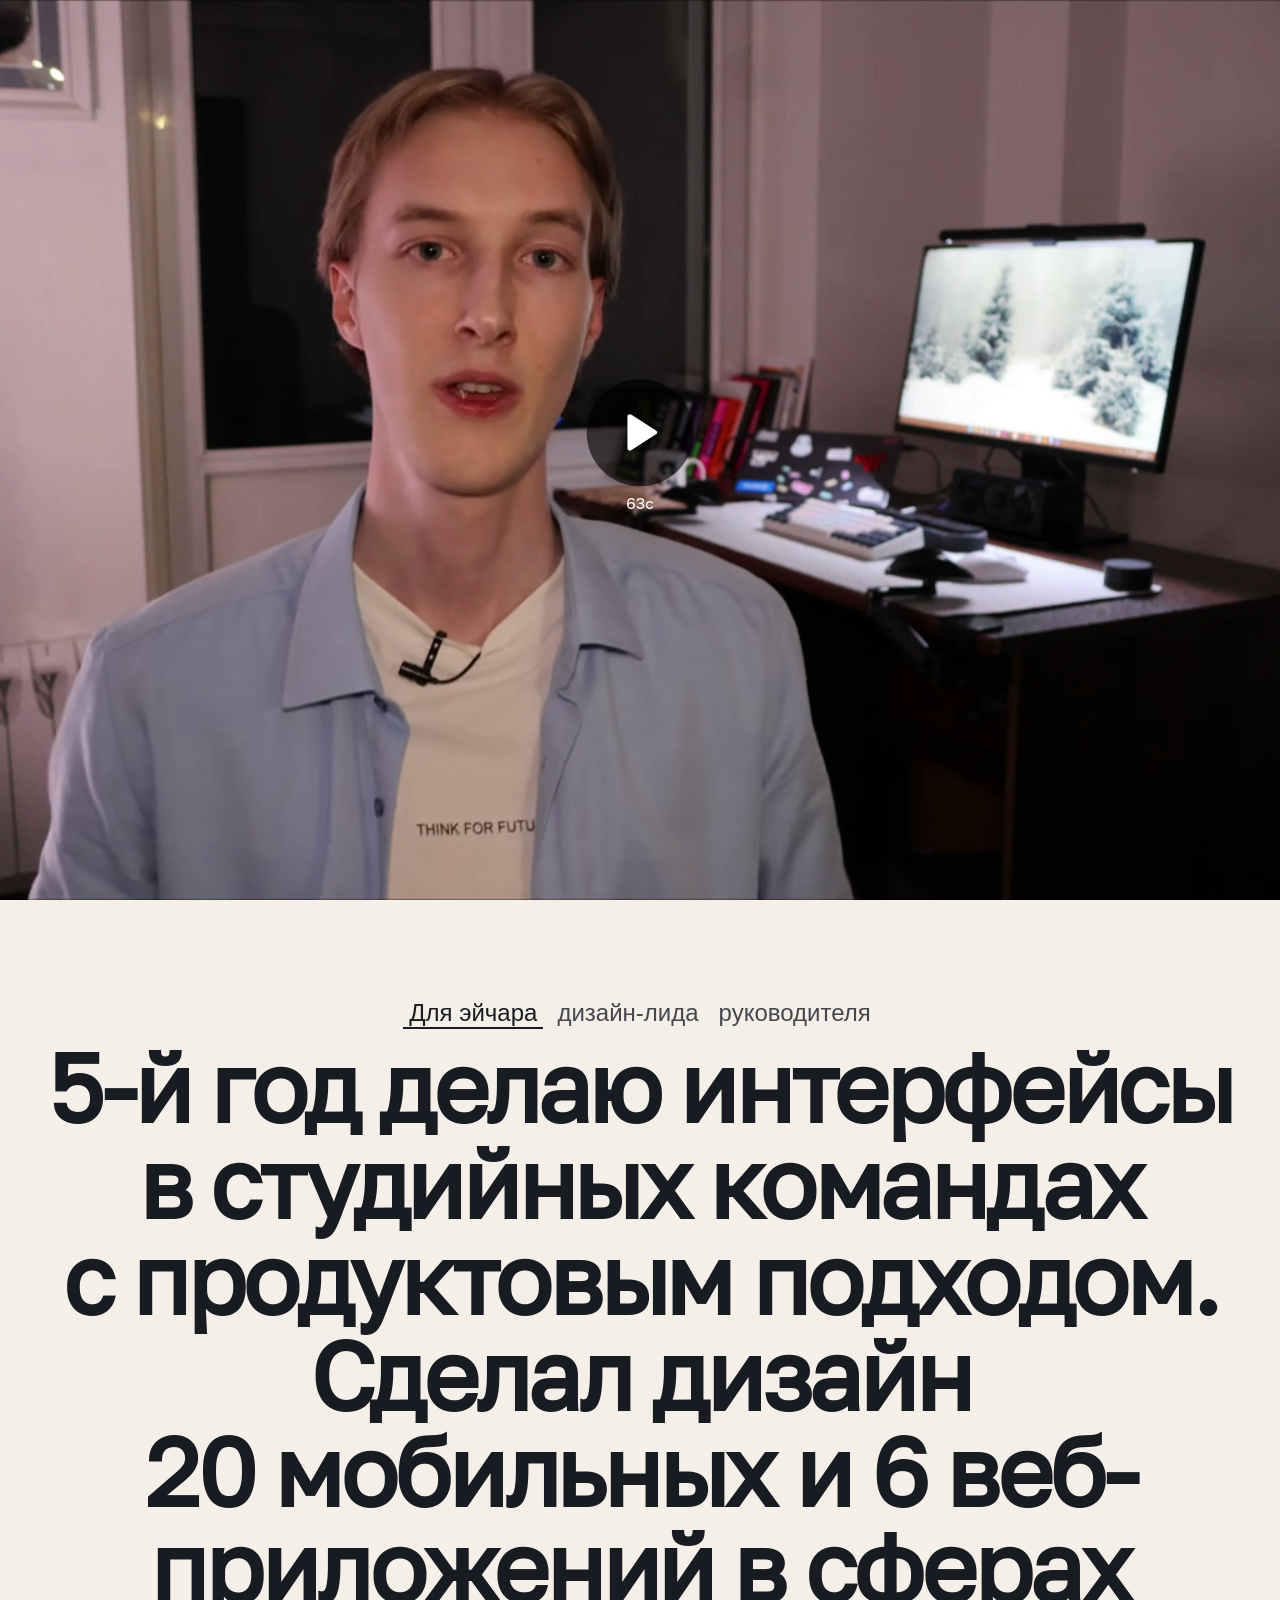
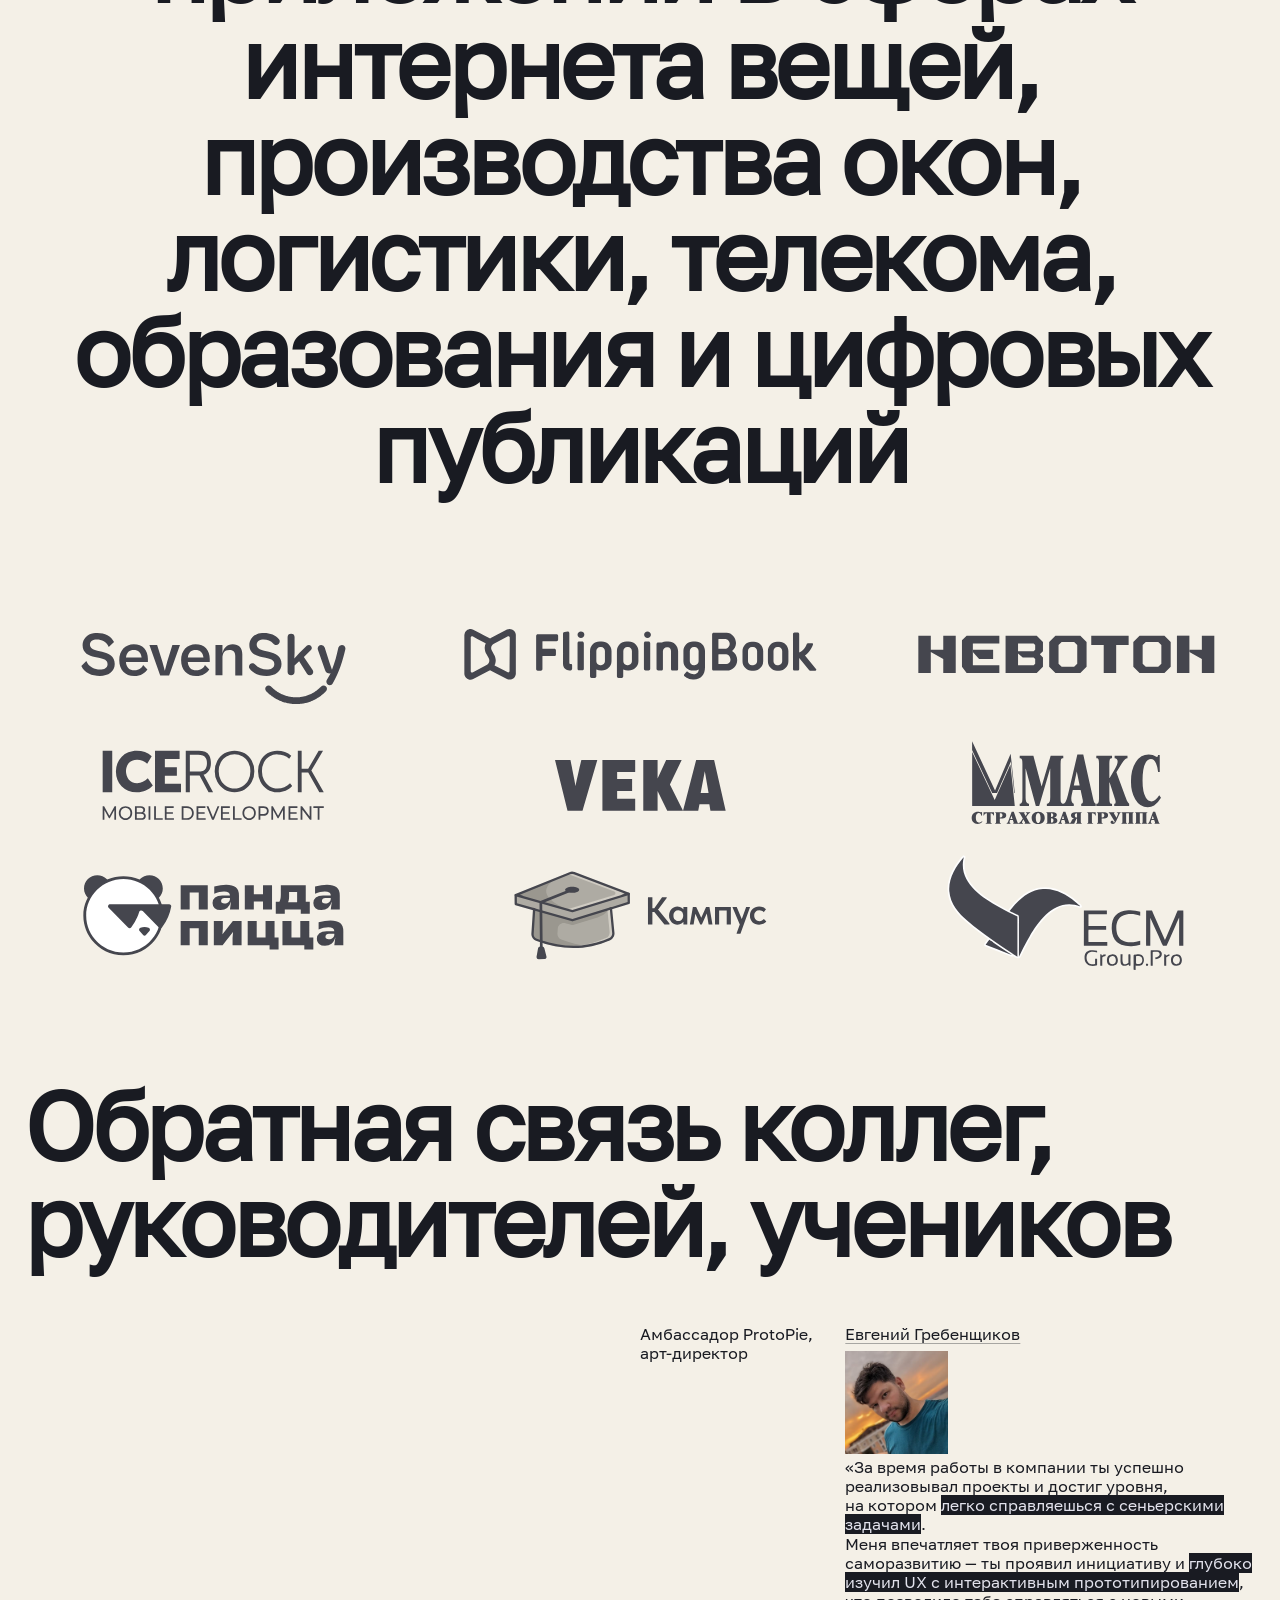
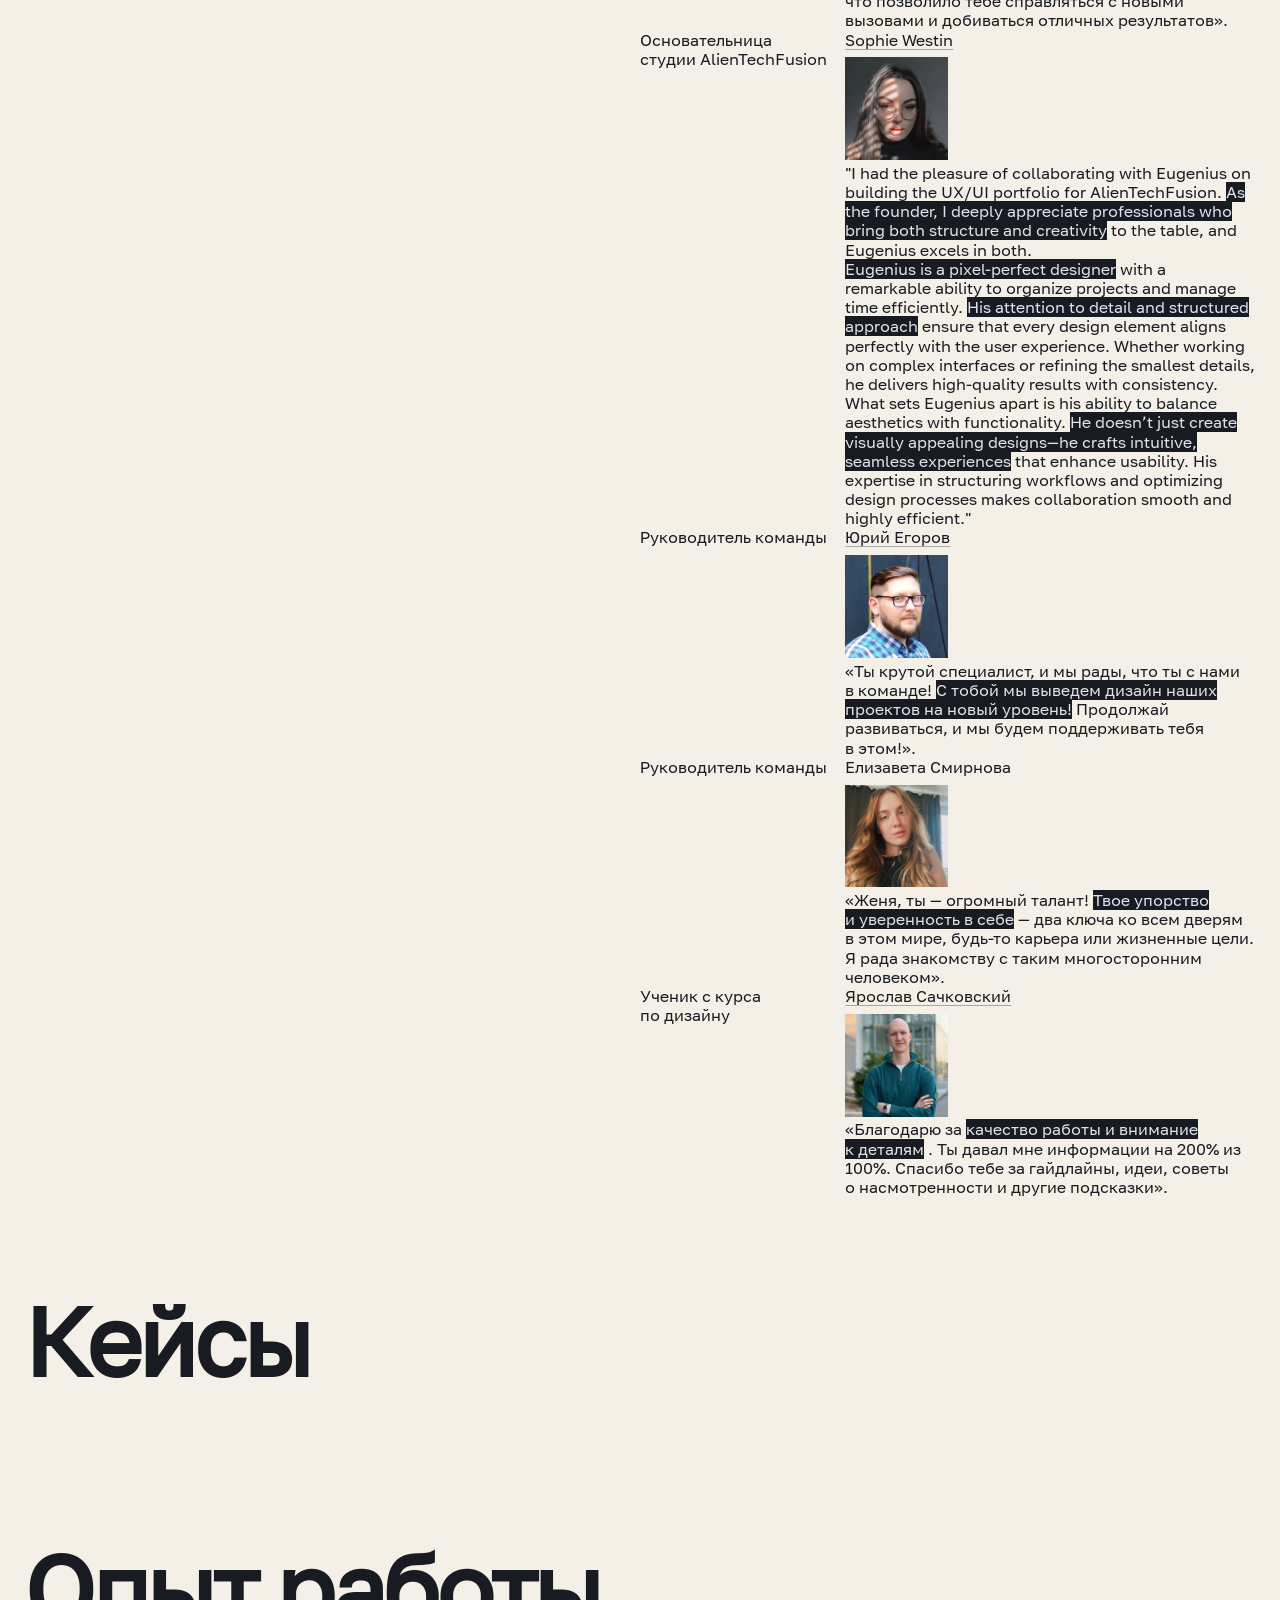
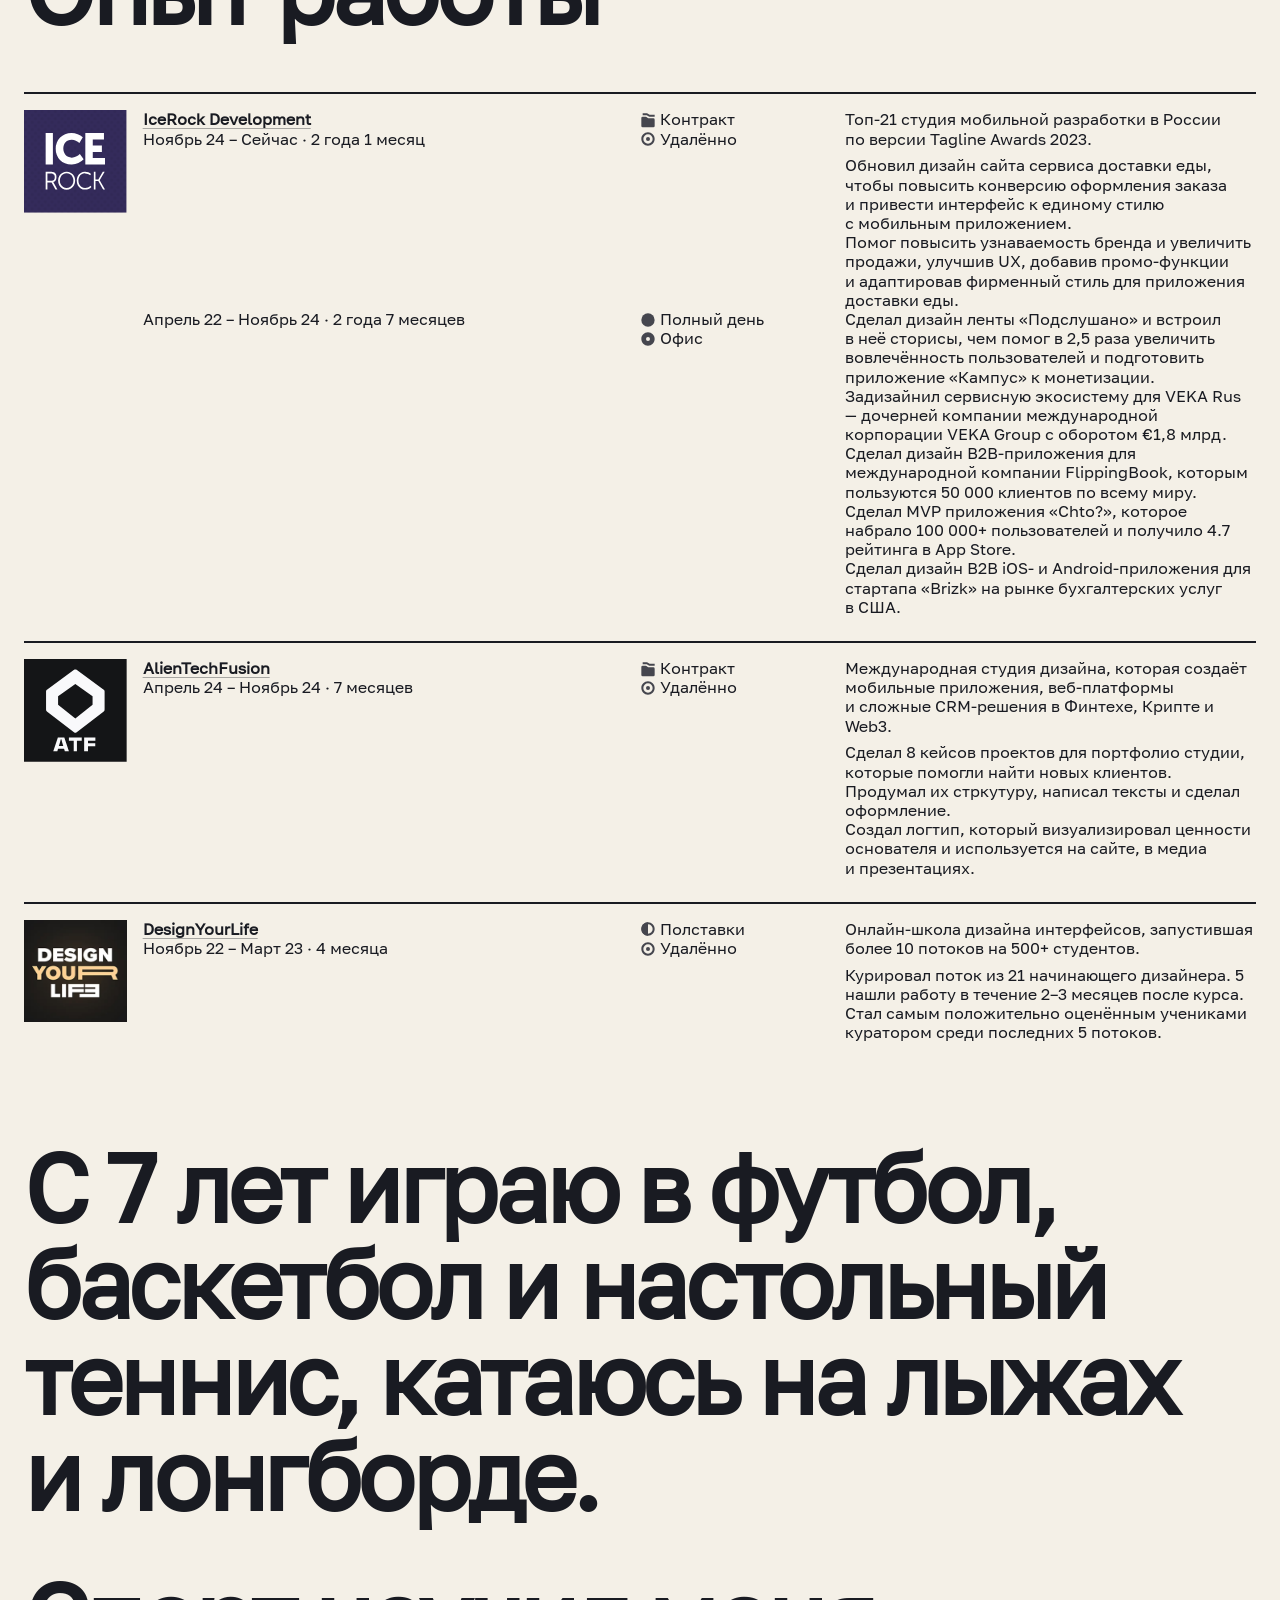
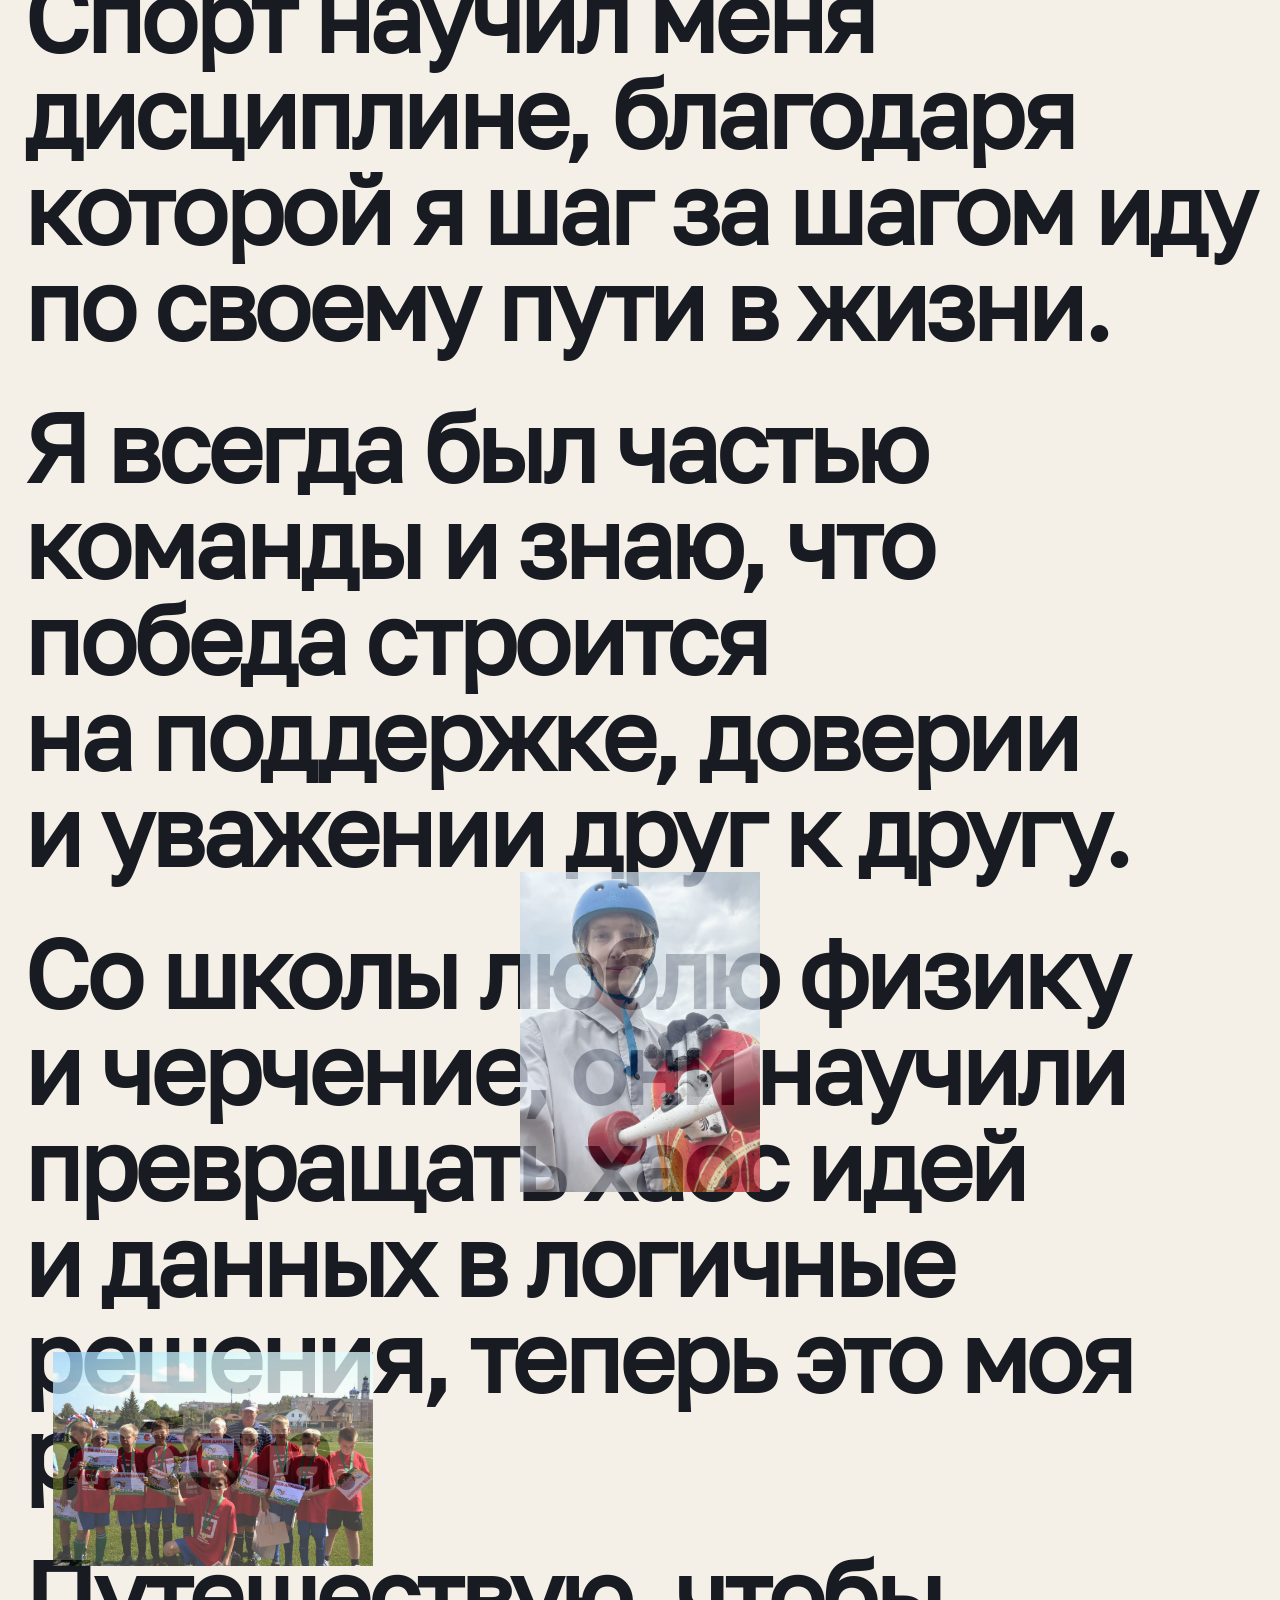
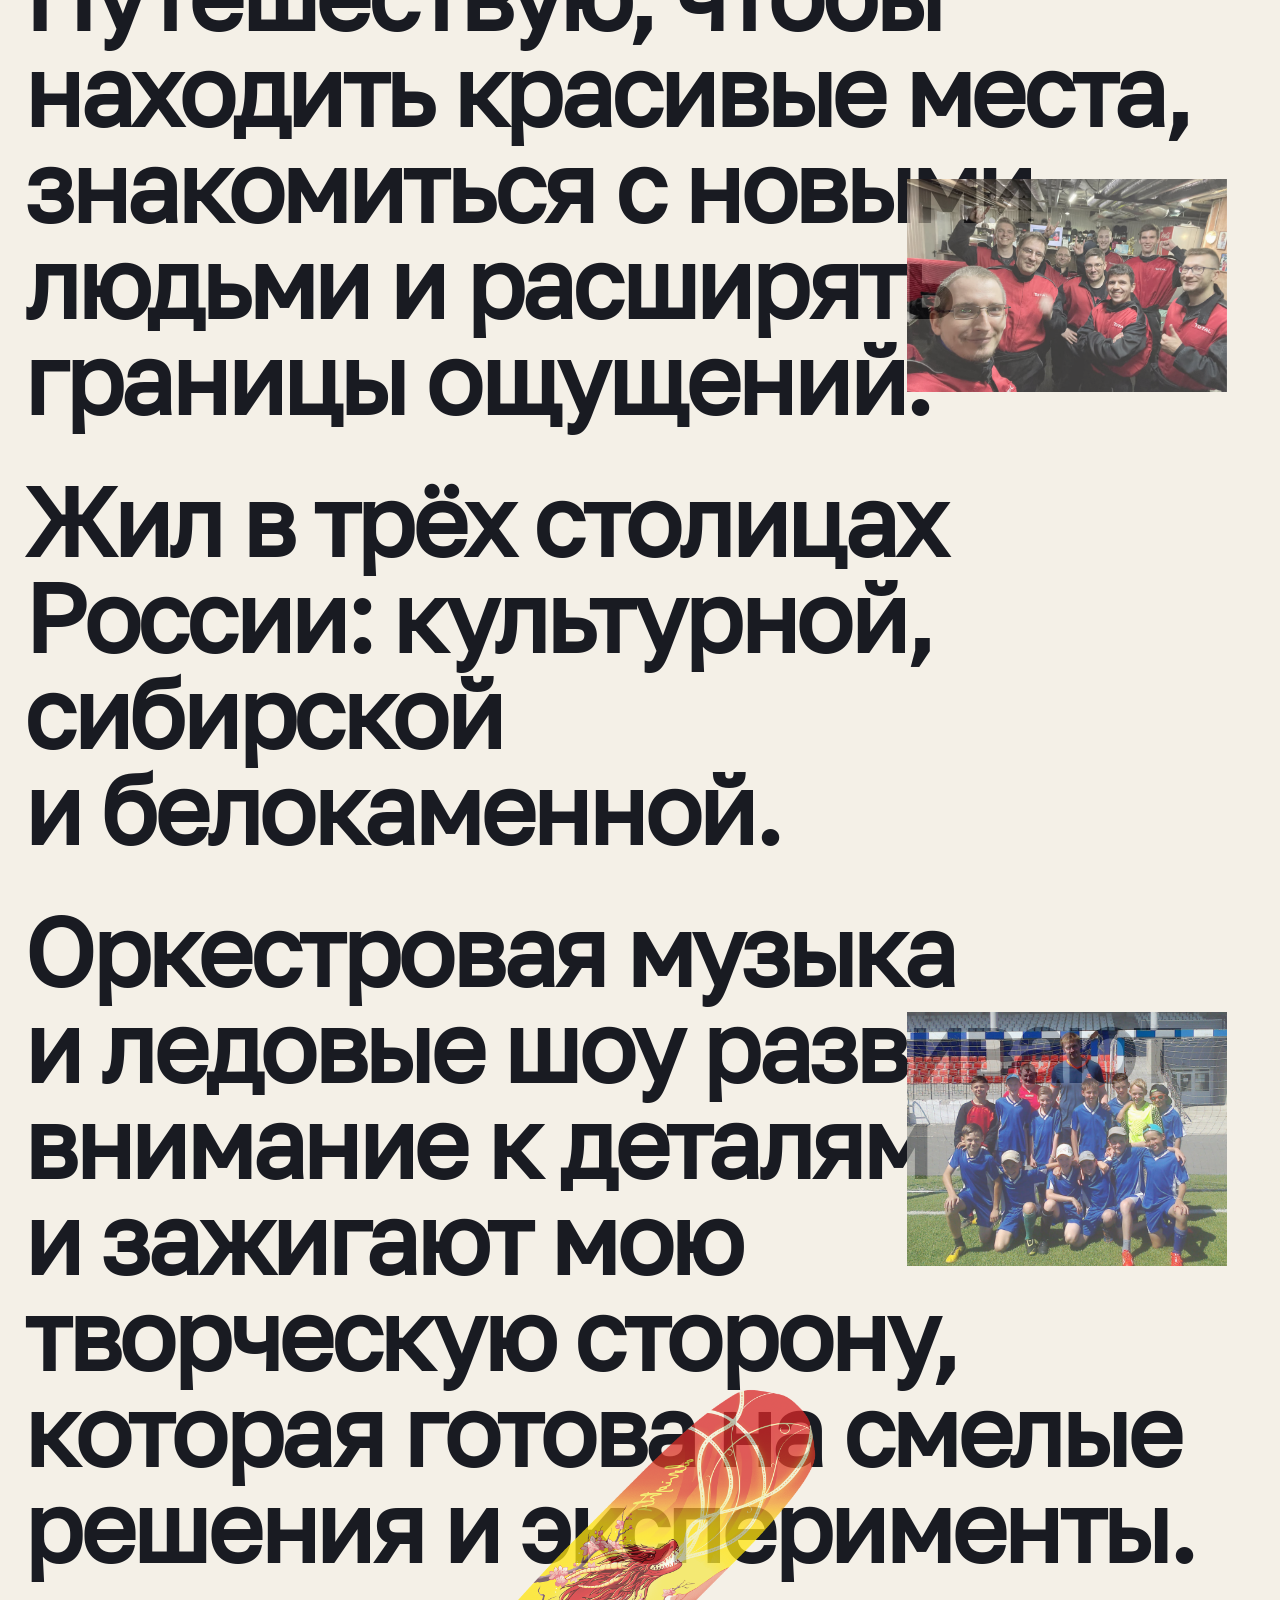
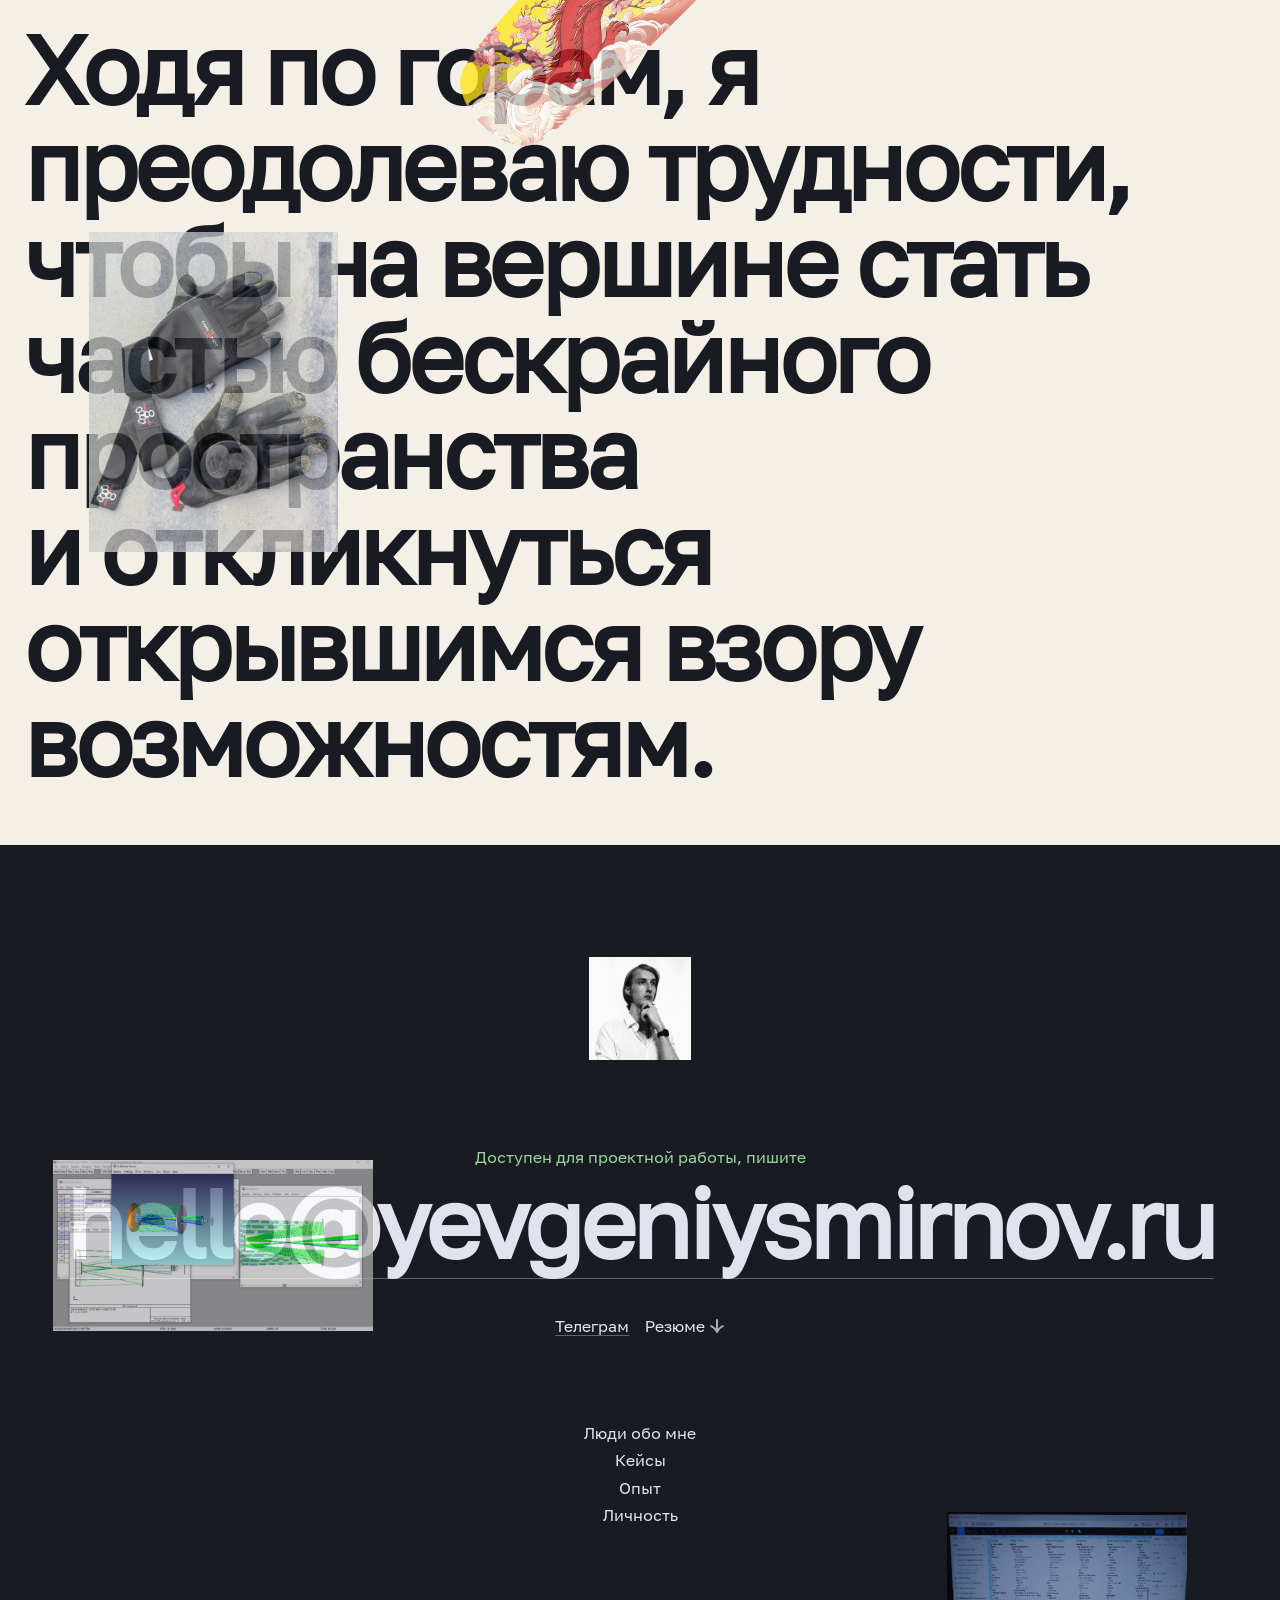
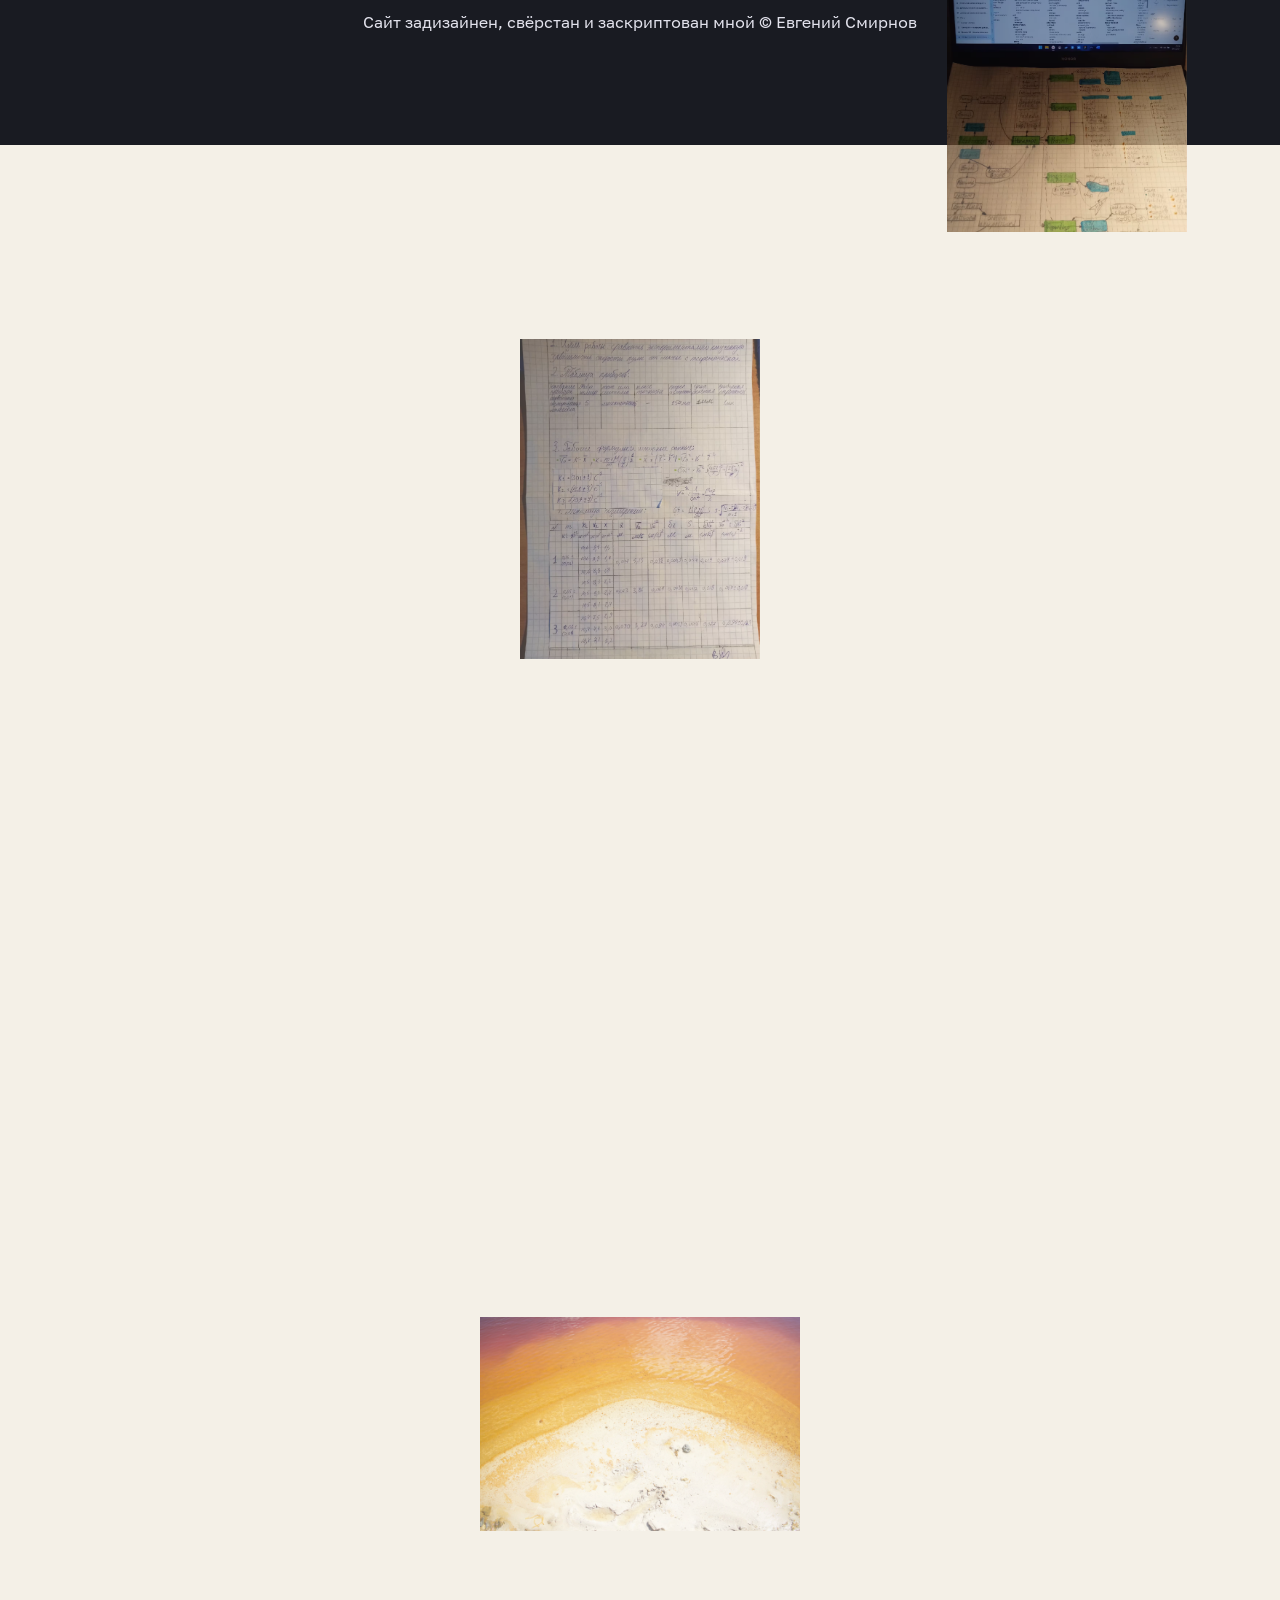
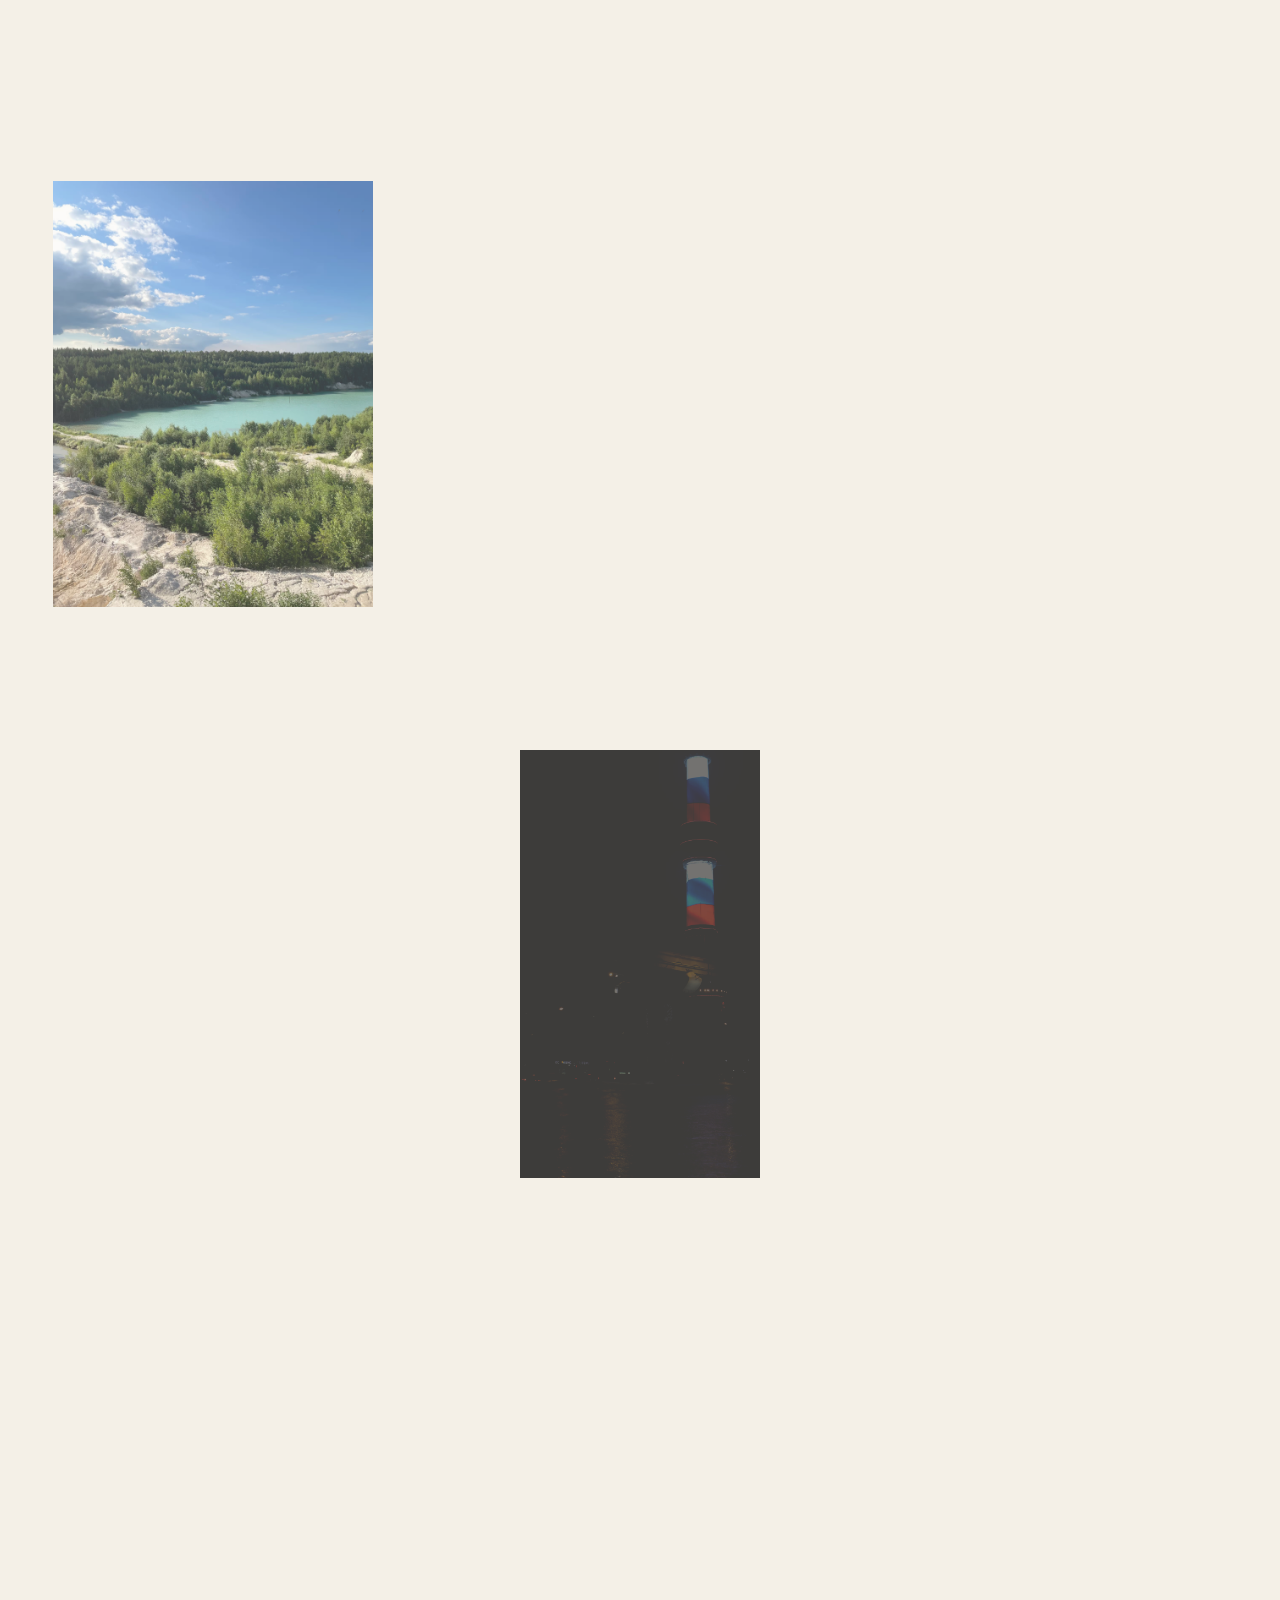
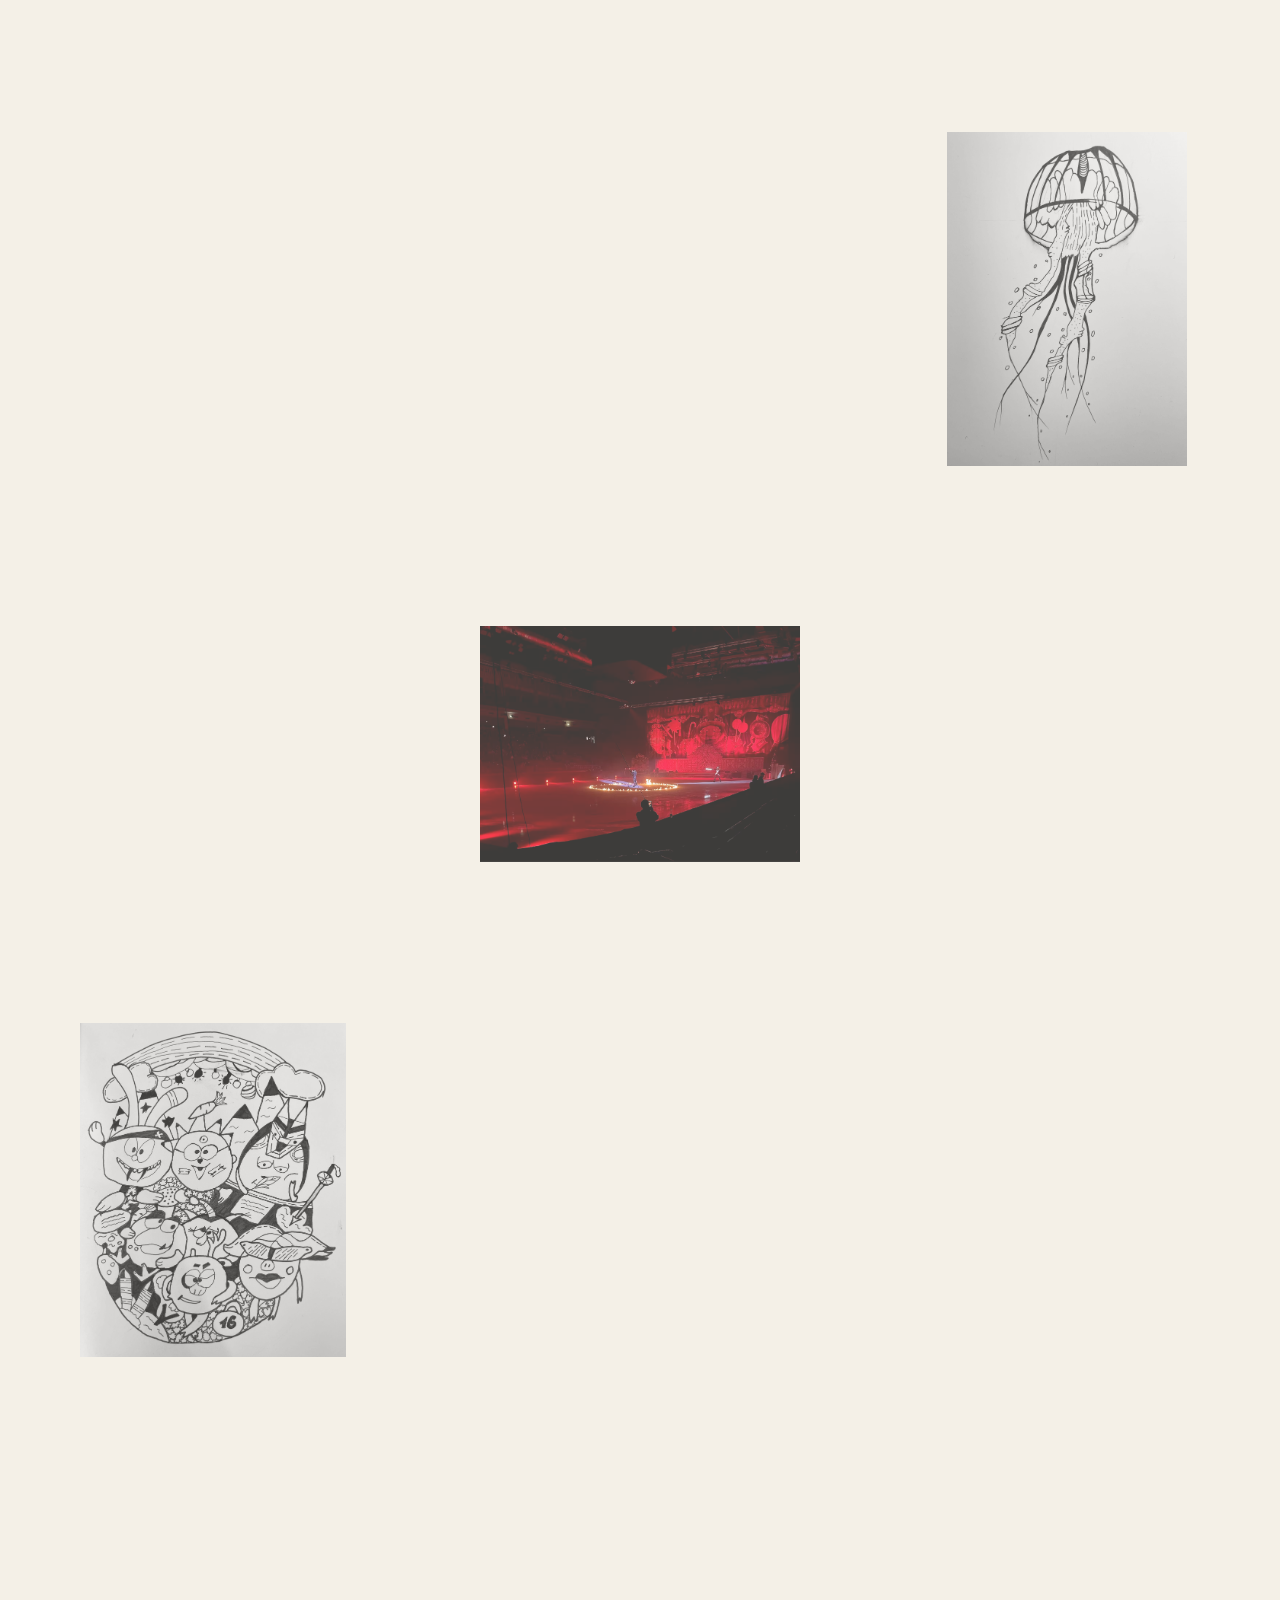
==== commit 110bd168: "simplify footer position property and html structure" ====
--- a/index.html
+++ b/index.html
@@ -25,202 +25,151 @@
         <div class="progress-indicator"></div>
       </div>
     </div>
-    <div class="main-wrapper">
-      <div id="introduction" class="wrapper ultrawide">
-        <figure id="introduction-video" class="video-player">
-          <video class="long" playsinline>
-            <source src="assets/video/about.webm" type="video/webm">
-            <source src="assets/video/about.mp4" type="video/mp4">
-            <p>
-              Видео обо мне не загрузилось. Можете посмотреть его на
-              <a href="https://youtu.be/fUEUgPn6CEM">YouTube</a>.
-            </p>  
-          </video>
-          <video class="loop" muted autoplay loop playsinline poster="assets/images/LoopPreview.avif">
-            <source src="assets/video/aboutLoop.webm" type="video/webm">
-            <source src="assets/video/aboutLoop.mp4" type="video/mp4">
-            <p>
-              Видео обо мне не загрузилось. Можете посмотреть его на
-              <a href="https://youtu.be/fUEUgPn6CEM">YouTube</a>.
-            </p>  
-          </video>
-          <div class="video-controls">
-            <button type="button" class="video-play-toggle" aria-label="Play">
-              <div class="button-icons-wrapper">
-              <svg id="play" xmlns="http://www.w3.org/2000/svg" viewBox="1 0 64 64"><path d="M20.935 47.023V16.577q0-1.06.68-1.674a2.3 2.3 0 0 1 1.584-.613 2.6 2.6 0 0 1 1.23.313L48.384 29.91q.523.366.79.83.27.463.27 1.06 0 .598-.27 1.06-.267.465-.79.83L24.43 48.997q-.314.164-.621.23a3 3 0 0 1-.611.067q-.904 0-1.583-.601-.68-.602-.68-1.67"/></svg>
-              <svg id="pause" xmlns="http://www.w3.org/2000/svg" viewBox="0 0 64 64"><path d="M41.362 51.4q-1.879 0-3.216-1.339t-1.337-3.219V17.158q0-1.88 1.337-3.22 1.338-1.338 3.216-1.338h3.667q1.878 0 3.212 1.339 1.334 1.34 1.334 3.219v29.684q0 1.88-1.334 3.22-1.334 1.338-3.213 1.338zm-22.385 0q-1.878 0-3.215-1.339t-1.337-3.219V17.158q0-1.88 1.337-3.22Q17.1 12.6 18.977 12.6h3.667q1.88 0 3.213 1.339 1.335 1.34 1.335 3.219v29.684q0 1.88-1.335 3.22-1.334 1.338-3.213 1.338z"/></svg>
-              </div>
-            </button>
-            <p></p>
-          </div>
+    <div id="introduction" class="wrapper ultrawide">
+      <figure id="introduction-video" class="video-player">
+        <video class="long" playsinline>
+          <source src="assets/video/about.webm" type="video/webm">
+          <source src="assets/video/about.mp4" type="video/mp4">
+          <p>
+            Видео обо мне не загрузилось. Можете посмотреть его на
+            <a href="https://youtu.be/fUEUgPn6CEM">YouTube</a>.
+          </p>  
+        </video>
+        <video class="loop" muted autoplay loop playsinline poster="assets/images/LoopPreview.avif">
+          <source src="assets/video/aboutLoop.webm" type="video/webm">
+          <source src="assets/video/aboutLoop.mp4" type="video/mp4">
+          <p>
+            Видео обо мне не загрузилось. Можете посмотреть его на
+            <a href="https://youtu.be/fUEUgPn6CEM">YouTube</a>.
+          </p>  
+        </video>
+        <div class="video-controls">
+          <button type="button" class="video-play-toggle" aria-label="Play">
+            <div class="button-icons-wrapper">
+            <svg id="play" xmlns="http://www.w3.org/2000/svg" viewBox="1 0 64 64"><path d="M20.935 47.023V16.577q0-1.06.68-1.674a2.3 2.3 0 0 1 1.584-.613 2.6 2.6 0 0 1 1.23.313L48.384 29.91q.523.366.79.83.27.463.27 1.06 0 .598-.27 1.06-.267.465-.79.83L24.43 48.997q-.314.164-.621.23a3 3 0 0 1-.611.067q-.904 0-1.583-.601-.68-.602-.68-1.67"/></svg>
+            <svg id="pause" xmlns="http://www.w3.org/2000/svg" viewBox="0 0 64 64"><path d="M41.362 51.4q-1.879 0-3.216-1.339t-1.337-3.219V17.158q0-1.88 1.337-3.22 1.338-1.338 3.216-1.338h3.667q1.878 0 3.212 1.339 1.334 1.34 1.334 3.219v29.684q0 1.88-1.334 3.22-1.334 1.338-3.213 1.338zm-22.385 0q-1.878 0-3.215-1.339t-1.337-3.219V17.158q0-1.88 1.337-3.22Q17.1 12.6 18.977 12.6h3.667q1.88 0 3.213 1.339 1.335 1.34 1.335 3.219v29.684q0 1.88-1.335 3.22-1.334 1.338-3.213 1.338z"/></svg>
+            </div>
+          </button>
+          <p></p>
+        </div>
+      </figure>
+    </div>
+    <div class="v-spacer xl"></div>
+    <div class="wrapper"> 
+      <div class="tablist" role="tablist"> 
+        <button id="hr" type="button" role="tab" class="text tab" aria-label="Заголовок для эйчара" aria-selected="true">Для эйчара</button>
+        <button id="design-lead" type="button" role="tab" class="text tab" aria-label="Заголовок для дизайн-лида" aria-selected="false">дизайн-лида</button>
+        <button id="head-manager" type="button" role="tab" class="text tab" aria-label="Заголовок для руководителя" aria-selected="false">руководителя</button>
+      </div>
+      <div class="v-spacer s"></div>
+      <p id="introduction-display" class="display"></p>
+    </div>
+    <div class="v-spacer l"></div>
+    <div id="logos" class="wrapper ultrawide">
+      <svg xmlns="http://www.w3.org/2000/svg" fill="none" viewBox="0 0 640 196"><g><path d="m122 115.633 7.487-7.588c3.369 9.172 12.83 12.743 20.504 12.743 6.278 0 11.332-2.247 11.332-7.963 0-6.091-5.054-7.775-13.204-9.546l-5.903-1.311c-8.856-1.871-18.287-5.889-18.344-17.71-.044-9.158 7.141-16.703 16.227-17.884 14.197-1.828 25.745 2.995 30.958 13.017l-7.963 7.588c-3.47-7.775-10.209-11.145-17.883-11.145-5.99 0-10.295 2.808-10.295 7.589 0 5.529 4.305 7.487 11.144 9.172l7.027 1.684c10.021 2.434 19.006 6.365 19.006 18.359 0 11.332-9.546 17.883-22.289 17.883-11.98 0-22.937-4.305-27.819-14.888zm56.875-8.798c0-14.327 8.899-23.787 21.728-23.787 13.679 0 21.253 9.086 21.253 21.728v4.593h-32.959c.561 8.15 5.342 12.556 12.556 12.556 7.962 0 11.519-4.118 13.203-7.962l6.465 6.738c-3.47 5.241-9.647 9.835-19.755 9.835-13.578 0-22.476-9.46-22.476-23.686zm10.108-4.219h23.413c-.749-7.213-4.867-11.144-11.807-11.144-6.465 0-10.771 3.743-11.606 11.144m51.318 26.969-16.199-45.6h11.605l7.776 24.808 3.744 13.953 3.657-13.953 7.674-24.809h11.419l-16.3 45.601h-13.391zm31.36-22.75c0-14.327 8.899-23.787 21.728-23.787 13.679 0 21.253 9.086 21.253 21.728v4.593h-32.959c.562 8.15 5.342 12.556 12.556 12.556 7.962 0 11.519-4.118 13.203-7.962l6.466 6.738c-3.471 5.241-9.648 9.835-19.756 9.835-13.578 0-22.476-9.46-22.476-23.686zm10.108-4.219h23.413c-.749-7.213-4.867-11.144-11.807-11.144-6.465 0-10.771 3.743-11.606 11.144m41.455 26.969v-45.6h10.482v12.454c1.685-7.214 6.364-13.39 15.45-13.39s14.327 5.341 14.327 14.801v31.75H352.9v-28.582c0-5.615-1.872-9.46-8.899-9.46-7.674 0-10.295 4.968-10.295 12.455v25.558h-10.482zM374.93 112.839c2.203-2.231 5.759-1.915 7.761.476 4.42 5.298 11.49 7.458 17.48 7.458s11.332-2.246 11.332-7.962c0-6.091-5.054-7.776-13.204-9.547l-5.903-1.31c-8.87-1.872-18.301-5.875-18.359-17.696-.043-9.158 7.142-16.717 16.228-17.884 12.08-1.555 22.232 1.714 28.221 8.884 1.786 2.132 1.512 5.314-.504 7.229-2.26 2.16-5.802 1.843-7.861-.504-3.715-4.248-8.956-6.149-14.73-6.149s-10.295 2.808-10.295 7.589c0 5.529 4.305 7.487 11.144 9.172l7.027 1.684c10.021 2.434 19.006 6.365 19.006 18.359 0 11.332-9.546 17.883-22.289 17.883-10.439 0-20.086-3.268-25.63-11.087-1.44-2.03-1.181-4.824.576-6.595M431.402 124.344V72.091a5.242 5.242 0 0 1 10.482 0V95.59l-.374 8.797 7.487-8.236 11.145-10.9a4.46 4.46 0 0 1 3.125-1.281c4.017 0 6.004 4.881 3.124 7.674l-10.568 10.296 13.189 19.755c2.246 3.355-.158 7.862-4.205 7.862a5.06 5.06 0 0 1-4.29-2.391l-11.807-18.963-6.84 6.739v9.359a5.242 5.242 0 0 1-10.482 0zM494.829 144.229c-3.369 0-6.465-3.427-4.809-7.243l6.033-10.468-1.396.245a7.4 7.4 0 0 1-6.984-4.953L476.86 91.126c-1.239-3.499 1.368-7.156 5.068-7.156a5.39 5.39 0 0 1 5.126 3.743l7.041 22.103 3.873 11.202c4.334-10.67 7.085-21.325 9.633-33.261a5.41 5.41 0 0 1 5.169-3.787c3.73 0 6.35 3.686 5.126 7.213-3.7 15.537-8.884 33.305-18.603 50.137-.893 1.656-2.491 2.909-4.478 2.909zM485.398 144.632a5.13 5.13 0 0 1 3.615 1.498 5.05 5.05 0 0 1 1.496 3.614 5.13 5.13 0 0 1-1.962 4.028 6 6 0 0 1-.427.493q-.247.249-.526.462a4.99 4.99 0 0 1-.95.921 5.025 5.025 0 0 1-1.031.95 4.97 4.97 0 0 1-.954.842 5.01 5.01 0 0 1-1.028.876l-.076.082a5 5 0 0 1-.931.741l-.019.021a5 5 0 0 1-1.04.806c-.31.302-.658.563-1.036.775a5 5 0 0 1-1.084.772 5 5 0 0 1-1.019.696 5 5 0 0 1-1.054.701 5 5 0 0 1-1.159.726 5 5 0 0 1-1.05.624 5 5 0 0 1-1.058.613 5 5 0 0 1-1.134.626 5 5 0 0 1-1.156.599q-.507.331-1.086.535a5 5 0 0 1-1.164.547c-.36.216-.75.388-1.161.509q-.518.294-1.101.46a5 5 0 0 1-1.198.473q-.527.271-1.116.415-.569.283-1.205.42a5 5 0 0 1-1.114.367 5 5 0 0 1-1.199.371 5 5 0 0 1-1.233.343 5 5 0 0 1-1.13.292 5 5 0 0 1-1.225.292 5 5 0 0 1-1.159.251 5 5 0 0 1-1.212.24 5.2 5.2 0 0 1-1.185.208 5 5 0 0 1-1.216.192 5.2 5.2 0 0 1-1.246.163 5.3 5.3 0 0 1-1.11.13q-.558.128-1.153.13-.067-.001-.134-.004a5.2 5.2 0 0 1-.959.091 4 4 0 0 1-.219-.007q-.435.078-.891.079-.174-.001-.346-.014a5 5 0 0 1-.762.057q-.21-.001-.416-.019a5.3 5.3 0 0 1-1.173.024 4.977 4.977 0 0 1-1.229-.001 5 5 0 0 1-1.25-.032 5.105 5.105 0 0 1-1.169-.053 5.128 5.128 0 0 1-1.243-.081q-.072.003-.144.004-.524-.001-1.018-.103l-.076.002q-.558-.002-1.079-.116h-.03c-.419 0-.824-.052-1.212-.147q-.634-.016-1.219-.176a5 5 0 0 1-1.141-.191 5 5 0 0 1-1.233-.227 5 5 0 0 1-1.075-.215 5 5 0 0 1-1.297-.284 5 5 0 0 1-1.115-.278 5 5 0 0 1-1.142-.298 5 5 0 0 1-1.2-.341 5 5 0 0 1-1.125-.344 5 5 0 0 1-1.173-.387 5 5 0 0 1-1.114-.389 5 5 0 0 1-1.173-.437 5 5 0 0 1-1.099-.435 5 5 0 0 1-1.106-.456 5 5 0 0 1-1.127-.493 5 5 0 0 1-1.105-.508 5.2 5.2 0 0 1-1.101-.536 5.2 5.2 0 0 1-1.09-.556 5.2 5.2 0 0 1-1.108-.598 5.2 5.2 0 0 1-1.033-.586 5.2 5.2 0 0 1-1.05-.615 5.2 5.2 0 0 1-1.055-.645 5.2 5.2 0 0 1-1.044-.667 5.2 5.2 0 0 1-1.057-.71 5.3 5.3 0 0 1-1.013-.714 5.3 5.3 0 0 1-.96-.699 5.3 5.3 0 0 1-1.029-.779 5.3 5.3 0 0 1-.941-.737l-.032-.033a5.3 5.3 0 0 1-.861-.687q-.046-.046-.09-.094a5.3 5.3 0 0 1-.789-.64 6 6 0 0 1-.167-.176 5.3 5.3 0 0 1-.711-.587 5 5 0 0 1-.247-.267 5.5 5.5 0 0 1-.603-.511 5 5 0 0 1-.316-.347 5 5 0 0 1-.533-.46 5 5 0 0 1-.344-.379 5 5 0 0 1-.491-.427 5 5 0 0 1-.452-.519 5 5 0 0 1-.369-.33 5.1 5.1 0 0 1-1.498-3.614c0-1.411.576-2.678 1.498-3.614a5.1 5.1 0 0 1 3.614-1.498c1.411 0 2.678.576 3.614 1.498q.252.249.466.53a5 5 0 0 1 .705.703q.255.197.485.422.172.171.328.357.275.209.521.45.133.132.255.273a5.4 5.4 0 0 1 .769.685q.377.262.705.583l.091.094q.423.283.787.64l.032.033q.445.286.826.653.429.265.8.606c.315.182.612.396.882.639a5.2 5.2 0 0 1 .843.597q.443.24.83.557.464.237.872.557.466.226.877.536.475.218.893.523.49.215.923.522.457.193.865.467.481.189.911.466.48.177.911.442.492.17.932.43.48.157.914.399.502.149.954.394.51.144.973.385.479.128.916.341.518.123.989.345.484.108.929.304.516.103.989.304.485.09.933.264.523.083 1.005.264.535.075 1.028.253.446.06.865.192.57.05 1.098.217.488.044.944.177.533.032 1.031.168.492.026.956.141.494.012.96.113h.03q.524 0 1.018.102l.076-.002q.487.002.948.09l.147-.003q.417 0 .815.066.146-.009.293-.009.387 0 .758.056a5 5 0 0 1 .966.026 5 5 0 0 1 .978-.001 5 5 0 0 1 1.032-.019 5 5 0 0 1 1.037-.035 5 5 0 0 1 .985-.05q.431-.077.883-.078l.143.003q.447-.085.917-.088a5 5 0 0 1 1.108-.13q.463-.106.953-.125.481-.126.995-.155a5 5 0 0 1 1.02-.181q.47-.142.972-.192a5 5 0 0 1 1.034-.223q.455-.157.945-.227a5 5 0 0 1 1.047-.268q.452-.176.941-.263.454-.192.948-.293a5 5 0 0 1 1.031-.338q.447-.208.935-.327a5 5 0 0 1 1.016-.377q.436-.223.915-.361.474-.26 1.001-.418.448-.253.946-.413.433-.26.917-.43a5 5 0 0 1 .987-.487 5 5 0 0 1 .9-.465q.42-.292.895-.496.444-.326.955-.552a5 5 0 0 1 .964-.571q.392-.302.84-.526.423-.351.917-.608c.287-.246.601-.463.939-.642q.395-.347.857-.609.406-.377.889-.662.39-.377.855-.668l.036-.037a5 5 0 0 1 .843-.681q.046-.05.093-.098a5 5 0 0 1 .74-.612q.088-.1.181-.194.327-.326.709-.59.103-.119.213-.23.266-.266.57-.492.153-.186.322-.358a5 5 0 0 1 .515-.45q.179-.224.378-.428a5 5 0 0 1 .456-.403q.203-.266.437-.504a5.1 5.1 0 0 1 3.614-1.498"/></g></svg>
+      <svg xmlns="http://www.w3.org/2000/svg" fill="none" viewBox="0 0 640 196"><path d="M216.037 112.534h-.75c-1.05 0-1.65-.757-1.8-1.665v-44.51c0-1.363-1.049-2.423-2.399-2.423l-4.65.606c-1.8.151-2.4 1.06-2.4 2.422v45.57c0 6.358 5.1 9.689 9.449 9.689h2.1c1.2-.151 2.1-1.211 2.1-2.422v-5.45c0-1.06-.75-1.817-1.65-1.817m16.799-33.761h-4.65c-1.65 0-2.4 1.06-2.4 2.422v38.454c0 1.363 1.05 2.423 2.4 2.423h4.65c1.35 0 2.399-1.06 2.399-2.423V81.347c-.15-1.666-1.199-2.574-2.399-2.574m295.622.303h-3.449c-7.5 0-13.649 6.358-13.649 14.08v15.29c0 7.721 6.149 14.08 13.649 14.08h3.449c7.5 0 13.649-6.359 13.649-14.08V93.004c0-7.721-6.149-13.928-13.649-13.928m4.35 29.219c0 3.179-2.55 5.904-5.699 5.904h-1.65c-3.15 0-5.7-2.574-5.7-5.904V93.004c0-3.18 2.55-5.904 5.7-5.904h1.65c3.149 0 5.699 2.573 5.699 5.904zM230.886 63.936c-2.85 0-5.1 2.12-5.1 4.693 0 2.574 2.25 4.694 5.1 4.694s5.099-2.12 5.099-4.693c.15-2.574-2.249-4.694-5.099-4.694m-36.597 4.088h-28.347c-.9 0-2.25.757-2.25 2.422v49.658c0 1.362 1.05 2.422 2.4 2.422h4.649c1.35 0 2.4-1.06 2.4-2.422v-19.076q0-.454.45-.454h17.399c1.349 0 2.399-1.06 2.399-2.423v-6.055c0-1.363-1.05-2.423-2.399-2.423h-17.399q-.45 0-.45-.454V78.773q0-.454.45-.454h20.698c1.35 0 2.4-1.06 2.4-2.423v-5.601c0-1.211-1.05-2.271-2.4-2.271m389.514 52.534-16.798-20.741c8.399-5.602 11.849-15.594 11.999-16.502.15-.909-.15-1.817-1.5-1.817h-5.999c-1.65 0-1.8 1.363-2.25 2.27-.6.91-2.25 7.42-10.949 11.658V67.57c0-1.363-1.05-2.423-2.4-2.423h-4.65c-1.499 0-2.249 1.212-2.249 2.423v52.382c0 1.363 1.049 2.423 2.249 2.423h4.65c1.35 0 2.4-1.06 2.4-2.423V103.45l14.398 17.562c.45.454 1.35 1.514 1.95 1.514h8.099c1.2-.152 1.5-1.514 1.05-1.968M302.579 78.773h-3.599c-7.8 0-14.099 6.359-14.099 14.08v38.151c0 1.363 1.05 2.422 2.4 2.422h4.649c1.35 0 2.4-1.059 2.4-2.422v-10.295c2.25 1.06 4.65 1.514 7.049 1.514h1.2c7.8 0 14.549-6.056 14.549-13.928V93.004c0-7.873-6.749-14.231-14.549-14.231m4.8 29.673c0 3.179-2.7 5.905-5.85 5.905h-1.2c-3.299 0-5.849-2.726-5.849-5.905V93.004c0-3.18 2.7-5.904 5.849-5.904h1.2c3.3 0 5.85 2.725 5.85 5.904zm54.745-29.522h-3.6c-2.25 0-4.349.454-6.149 1.363-.3-.152-.6-.152-.9-.152h-4.8c-1.35 0-2.4 1.06-2.4 2.423v37.394c0 .606.3 1.211.75 1.666s1.05.757 1.65.757h4.8c.6 0 1.2-.303 1.65-.606.45-.454.75-1.06.75-1.817V93.307c0-3.33 2.699-6.056 5.999-6.056h1.2c3.3 0 4.949 2.725 4.949 6.056v26.645c0 1.363 1.05 2.423 2.4 2.423h5.85c1.35 0 2.399-1.06 2.399-2.423V93.307c-.15-8.024-6.599-14.383-14.548-14.383m128.388.152h-3.45c-7.649 0-13.798 6.358-13.798 14.08v15.29c0 7.721 6.149 14.08 13.798 14.08h3.45c7.649 0 13.799-6.359 13.799-14.08V93.004c0-7.721-6.15-13.928-13.799-13.928m4.65 29.219c0 3.179-2.55 5.904-5.85 5.904h-1.95c-3.149 0-5.849-2.574-5.849-5.904V93.004c0-3.18 2.55-5.904 5.849-5.904h1.95c3.15 0 5.85 2.573 5.85 5.904zm-92.542-29.37h-3.6c-7.949 0-14.398 6.358-14.398 14.079v15.291c0 7.872 6.599 14.08 14.548 14.08h1.2c2.7 0 4.8-.303 7.2-1.666 0 4.845-3.75 7.116-7.2 7.116-5.849.151-8.699-3.18-9.299-3.634s-1.2-.605-1.8 0l-3.299 3.785c-.6.606-.9 1.665 0 2.574 0 0 5.099 5.299 13.198 5.147h1.2c10.799 0 16.649-7.418 16.649-18.773v-23.92c-.15-7.873-6.45-14.08-14.399-14.08m4.8 29.37c0 3.179-2.7 5.904-6 5.904h-1.2c-3.299 0-5.999-2.574-5.999-5.904V93.004c0-3.18 2.7-5.904 5.999-5.904h1.2c3.3 0 6 2.573 6 5.904zm-76.643-44.359c-2.85 0-5.1 2.12-5.1 4.693 0 2.574 2.25 4.694 5.1 4.694s5.099-2.12 5.099-4.693c0-2.574-2.4-4.694-5.099-4.694m1.65 14.988h-4.65c-1.65 0-2.4 1.06-2.4 2.423V119.8c0 1.362 1.05 2.422 2.4 2.422h4.65c1.349 0 2.399-1.06 2.399-2.422V81.347c-.15-1.666-1.2-2.423-2.399-2.423m125.238 13.929c3.6-2.725 5.849-6.965 5.849-11.81 0-8.023-6.299-15.593-14.098-15.593h-19.348c-1.35 0-2.4 1.06-2.4 2.422v52.08c0 1.363 1.05 2.423 2.4 2.423h19.948c8.399 0 15.298-7.116 15.298-15.897 0-5.753-2.999-10.9-7.649-13.625M437.117 75.29q0-.454.45-.454h9.449c3.9 0 7.049 3.33 7.049 7.267 0 4.087-3.149 7.57-7.049 7.57h-9.449q-.45 0-.45-.455zm11.699 37.243h-11.249q-.45 0-.45-.454V98.454q0-.454.45-.454h11.249c3.599 0 6.449 4.239 6.449 8.024 0 3.633-2.85 6.51-6.449 6.51M262.233 78.773h-3.6c-7.799 0-14.098 6.359-14.098 14.08v38.151c0 1.363 1.05 2.422 2.399 2.422h4.65c1.35 0 2.4-1.059 2.4-2.422v-10.295c2.25 1.06 4.649 1.514 7.049 1.514h1.2c7.799 0 14.549-6.056 14.549-13.928V93.004c0-7.873-6.75-14.231-14.549-14.231m4.65 29.673c0 3.179-2.7 5.905-5.85 5.905h-1.2c-3.3 0-5.849-2.726-5.849-5.905V93.004c0-3.18 2.699-5.904 5.849-5.904h1.2c3.3 0 5.85 2.725 5.85 5.904zM123.946 60q-2.25 0-4.05.908L95.598 73.626c-.15.15-.75.454-.9.605L86.6 69.992l-6.3-3.33-10.948-5.602a8.7 8.7 0 0 0-3.9-.909c-4.65 0-8.4 3.331-9.15 7.721-.299.455-.299.757-.299 1.212v58.287c.45 4.844 4.5 8.629 9.3 8.629q2.249 0 4.049-.908l24.298-12.717c.15-.152.75-.455.9-.606l12.148 6.358 2.25 1.212 10.949 5.601q1.8.909 4.05.909c4.649 0 8.399-3.331 9.149-7.722.15-.454.15-.756.15-1.211V68.629c-.3-4.844-4.35-8.478-9.299-8.629m-33.897 53.594L68.3 125.1c-.15.151-.45.151-.75.151-1.05 0-1.95-.908-1.95-1.968V72.868c0-1.06.9-1.968 1.95-1.968.3 0 .45 0 .75.152l7.2 3.785 12.298 6.358.45.152-.45.908c0 .151-.15.303-.15.454-.15.303-.15.454-.3.757s-.15.757-.3 1.06c0 .151-.15.454-.15.757v.303l-.15.605c-.15.909-.3 1.968-.15 3.028.15 3.18 1.05 6.207 2.7 8.63l3.15 5.753c.6 1.059.9 2.271 1.05 3.482 0 2.725-1.35 5.147-3.45 6.51m33.747 3.33v6.207c0 1.06-.9 1.969-1.95 1.969-.3 0-.45 0-.75-.152l-7.199-3.785-12.599-6.51c.3-.605.45-1.059.75-1.665v.151l.15-.302v-.152q.9-2.725.9-5.904c-.15-3.179-1.05-6.207-2.7-8.63l-3.15-5.753c-.6-1.06-.9-2.27-1.05-3.482-.15-2.725 1.35-5.147 3.45-6.51L121.396 70.9c.15-.151.45-.151.75-.151 1.05 0 1.95.908 1.95 1.968v6.207z"/></svg>
+      <svg xmlns="http://www.w3.org/2000/svg" fill="none" viewBox="0 0 640 196"><path d="M135.389 91h-18.694v3.5l18.694 10.5v21h18.695V70h-18.695zM116.695 70H98v56h18.695zM210.168 91h-30.379v3.5l9.348 10.5h21.031z"/><path d="M179.789 81.667v32.666h39.727V126h-49.074l-7.01-9.333V77l7.01-7h49.074v11.667z"/><path fill-rule="evenodd" d="M228.863 70v56H275.6l9.347-9.333v-14L280.274 98l4.673-4.667v-14L275.6 70zm42.063 11.667h-23.368v11.666h23.368L273.263 91v-7zm-16.358 21-7.01-5.834v17.5h23.368l2.337-2.333v-7l-2.337-2.333zM303.642 70h37.39l9.347 9.333v37.334L341.032 126h-37.39l-9.347-9.333V79.333zm28.042 9.333L336.358 84v28l-4.674 4.667h-18.695L308.316 112V84l4.673-4.667z" clip-rule="evenodd"/><path d="M394.779 126h-18.695V84h-18.695V70h56.085v14h-18.695z"/><path fill-rule="evenodd" d="M429.832 70h37.389l9.347 9.333v37.334L467.221 126h-37.389l-9.348-9.333V79.333zm28.042 9.333L462.547 84v28l-4.673 4.667h-18.695L434.505 112V84l4.674-4.667z" clip-rule="evenodd"/><path d="M523.305 91h-18.694v3.5l18.694 10.5v21H542V70h-18.695z"/><path d="M504.611 70h-18.695v56h18.695z"/></svg>
+      <svg xmlns="http://www.w3.org/2000/svg" fill="none" viewBox="0 0 640 196"><path fill-rule="evenodd" d="M336.641 104.209c-4.503-2.737-8.197-6.693-10.685-11.44a33.67 33.67 0 0 1-3.852-16.05 31.8 31.8 0 0 1 3.852-15.57c2.521-4.63 6.215-8.462 10.685-11.084 9.46-5.42 20.954-5.42 30.414 0 4.468 2.619 8.156 6.453 10.665 11.085a31.97 31.97 0 0 1 3.831 15.568 33.8 33.8 0 0 1-3.831 16.051c-2.476 4.75-6.165 8.706-10.665 11.44-9.417 5.588-20.997 5.588-30.414 0m3.041-49.345c-3.595 2.15-6.547 5.282-8.534 9.052a26.7 26.7 0 0 0-3.082 12.802 28.5 28.5 0 0 0 3.082 13.263c4.043 7.939 12.01 12.909 20.691 12.909s16.647-4.97 20.691-12.909a28.65 28.65 0 0 0 3.069-13.263 26.86 26.86 0 0 0-3.069-12.802c-1.977-3.771-4.925-6.904-8.516-9.052a24.14 24.14 0 0 0-24.332 0M284.792 108.4V83.436l14.555.004 13.498 24.96h6.798l-12.968-23.893c-.133-.237-.253-.468-.371-.694-.293-.565-.571-1.1-1.005-1.623 3.365-1.074 6.047-3.189 7.989-6.066 2.122-3.084 3.155-7.663 3.075-11.398.085-3.195-.597-8.486-2.226-11.241a14.9 14.9 0 0 0-6.483-5.764 27.6 27.6 0 0 0-10.941-1.688h-18.071V108.4zm0-56.16h11.685c2.645-.132 5.196.306 7.696 1.172a10 10 0 0 1 4.642 4.082c1.123 1.91 1.637 5.014 1.597 7.226.158 3.302-1.009 7.62-3.224 10.085-2.242 2.308-4.616 2.542-7.841 2.395h-14.555z" clip-rule="evenodd"/><path d="M168.35 46H154l.002 62.4h14.348zM182.322 99.43a28 28 0 0 0 9.906 6.572 34.3 34.3 0 0 0 12.96 2.39c9.07.197 17.802-3.484 24.048-10.138l-7.542-10.797a27.5 27.5 0 0 1-7.439 5.358 18.86 18.86 0 0 1-8.415 2.062 17.3 17.3 0 0 1-7.48-1.567 14.2 14.2 0 0 1-5.32-4.16 19.2 19.2 0 0 1-3.036-5.77 21.2 21.2 0 0 1-1.039-6.634 20.6 20.6 0 0 1 .977-6.388 17.2 17.2 0 0 1 2.956-5.48 13.5 13.5 0 0 1 5.299-3.915 19 19 0 0 1 7.643-1.444c2.717.035 5.399.624 7.887 1.73a25.8 25.8 0 0 1 7.072 4.41l6.766-11.128a27.7 27.7 0 0 0-10.168-6.367 35.4 35.4 0 0 0-12.207-2.163c-4.332-.039-8.63.773-12.656 2.39a29.1 29.1 0 0 0-9.926 6.552 30.2 30.2 0 0 0-6.399 9.89 32.3 32.3 0 0 0-2.323 12.241 34.2 34.2 0 0 0 2.22 12.432 29.7 29.7 0 0 0 6.216 9.924M247.279 95.712h24.188V108.4h-38.951l.024-62.4h36.877v12.688h-22.141l.003 12.272h18.038v12.688h-18.041zM401.002 104.165c4.62 2.863 9.908 4.328 15.276 4.23 8.269.151 16.239-3.24 22.062-9.387l-3.282-4.19c-4.997 5.063-11.666 7.915-18.62 7.964-4.356.076-8.642-1.153-12.352-3.541-3.547-2.279-6.412-5.553-8.27-9.45a29.8 29.8 0 0 1-2.843-13.076 28.25 28.25 0 0 1 2.843-12.782c1.86-3.76 4.7-6.89 8.189-9.031a22.56 22.56 0 0 1 12.192-3.332c3.239.015 6.452.61 9.498 1.76a24.6 24.6 0 0 1 8.128 4.82l3.04-4.35a24.54 24.54 0 0 0-9.45-5.868 34.3 34.3 0 0 0-11.372-1.929c-5.232-.08-10.389 1.308-14.936 4.019-4.361 2.609-7.939 6.44-10.331 11.064a33.4 33.4 0 0 0-3.682 15.716 35.04 35.04 0 0 0 3.603 15.964c2.357 4.728 5.926 8.675 10.307 11.399M462.325 78.656h-9.84V108.4h-5.74V46h5.74v27.04h9.84L478.001 46h6.561l-17.495 29.64 18.629 32.76h-6.683zM154 149.768v-20.336h2.212l8.472 15.368h-1.187l8.363-15.368h2.213l.027 20.336h-2.59l-.027-15.949h.62l-7.446 13.479h-1.241l-7.5-13.479h.674v15.949zM188.293 150q-2.159 0-4.02-.784a9.7 9.7 0 0 1-3.184-2.179 10.4 10.4 0 0 1-2.104-3.312q-.755-1.888-.755-4.125t.755-4.125a10 10 0 0 1 2.104-3.283 9.5 9.5 0 0 1 3.184-2.208q1.834-.784 4.02-.784 2.159 0 3.966.784a9.1 9.1 0 0 1 3.183 2.179 9.5 9.5 0 0 1 2.105 3.283q.755 1.888.755 4.154t-.755 4.154a9.8 9.8 0 0 1-2.105 3.312 9.7 9.7 0 0 1-3.183 2.179q-1.808.755-3.966.755m0-2.585q1.564 0 2.887-.581a6.8 6.8 0 0 0 2.32-1.627 7.6 7.6 0 0 0 1.538-2.499q.566-1.424.566-3.108t-.566-3.108a7.3 7.3 0 0 0-1.538-2.47 6.6 6.6 0 0 0-2.32-1.655q-1.323-.582-2.887-.581-1.592 0-2.941.581a7 7 0 0 0-2.32 1.655 7.6 7.6 0 0 0-1.565 2.47q-.54 1.424-.539 3.108 0 1.684.539 3.108a8 8 0 0 0 1.565 2.499 7.2 7.2 0 0 0 2.32 1.627q1.349.58 2.941.581M202.426 149.768v-20.336h8.471q3.266 0 5.019 1.424 1.753 1.395 1.753 3.835 0 1.655-.701 2.788a4.57 4.57 0 0 1-1.835 1.743q-1.16.61-2.509.61l.486-.871q1.618 0 2.86.61a4.7 4.7 0 0 1 1.969 1.801q.729 1.162.729 2.905 0 2.615-1.835 4.067-1.808 1.424-5.396 1.424zm2.698-2.353h6.205q2.24 0 3.427-.814 1.187-.813 1.187-2.556 0-1.772-1.187-2.586t-3.427-.813h-6.448v-2.353h5.774q2.05 0 3.183-.814 1.133-.813 1.133-2.44 0-1.626-1.133-2.44-1.132-.813-3.183-.813h-5.531zM222.845 149.768v-20.336h2.698v20.336zM231.197 149.768v-20.336h2.698v17.808h10.225v2.528zM249.671 138.206h9.713v2.469h-9.713zm.243 9.034h11.008v2.528h-13.706v-20.336h13.328v2.528h-10.63zM272.536 149.768v-20.336h7.958q3.023 0 5.315 1.279a8.95 8.95 0 0 1 3.589 3.573q1.295 2.295 1.295 5.316t-1.295 5.316a8.95 8.95 0 0 1-3.589 3.573q-2.292 1.28-5.315 1.279zm2.697-2.528h5.1q2.346 0 4.046-.958a6.7 6.7 0 0 0 2.671-2.673q.945-1.743.945-4.009 0-2.295-.945-4.009a6.7 6.7 0 0 0-2.671-2.672q-1.7-.96-4.046-.959h-5.1zM297.28 138.206h9.713v2.469h-9.713zm.243 9.034h11.008v2.528h-13.706v-20.336h13.328v2.528h-10.63zM318.086 149.768l-8.31-20.336h2.914l7.635 18.767h-1.673l7.689-18.767h2.698l-8.282 20.336zM333.903 138.206h9.712v2.469h-9.712zm.243 9.034h11.007v2.528h-13.705v-20.336h13.327v2.528h-10.629zM349.522 149.768v-20.336h2.698v17.808h10.225v2.528zM373.724 150q-2.158 0-4.02-.784a9.7 9.7 0 0 1-3.184-2.179 10.4 10.4 0 0 1-2.104-3.312q-.756-1.888-.756-4.125t.756-4.125a10 10 0 0 1 2.104-3.283 9.5 9.5 0 0 1 3.184-2.208q1.834-.784 4.02-.784 2.159 0 3.966.784a9.1 9.1 0 0 1 3.183 2.179 9.5 9.5 0 0 1 2.105 3.283q.755 1.888.755 4.154t-.755 4.154a9.8 9.8 0 0 1-2.105 3.312 9.7 9.7 0 0 1-3.183 2.179q-1.808.755-3.966.755m0-2.585q1.565 0 2.886-.581 1.35-.582 2.321-1.627a7.6 7.6 0 0 0 1.538-2.499q.566-1.424.566-3.108t-.566-3.108a7.3 7.3 0 0 0-1.538-2.47 6.6 6.6 0 0 0-2.321-1.655q-1.322-.582-2.886-.581-1.593 0-2.941.581a7 7 0 0 0-2.32 1.655 7.6 7.6 0 0 0-1.565 2.47q-.54 1.424-.54 3.108t.54 3.108a8 8 0 0 0 1.565 2.499 7.2 7.2 0 0 0 2.32 1.627q1.348.58 2.941.581M387.857 149.768v-20.336h7.365q2.482 0 4.236.843t2.698 2.44q.944 1.598.944 3.806t-.944 3.805q-.945 1.57-2.698 2.441-1.753.842-4.236.842h-5.881l1.214-1.365v7.524zm2.698-7.234-1.214-1.452h5.8q2.59 0 3.912-1.191 1.349-1.191 1.349-3.37t-1.349-3.37q-1.322-1.191-3.912-1.191h-5.8l1.214-1.453zM407.064 149.768v-20.336h2.212l8.472 15.368h-1.188l8.364-15.368h2.212l.027 20.336h-2.59l-.027-15.949h.621l-7.446 13.479h-1.241l-7.501-13.479h.675v15.949zM435.286 138.206h9.713v2.469h-9.713zm.243 9.034h11.008v2.528h-13.706v-20.336h13.328v2.528h-10.63zM450.905 149.768v-20.336h2.213l12.491 16.704h-1.16v-16.704h2.698v20.336h-2.212l-12.492-16.704h1.16v16.704zM476.55 149.768V131.96h-6.475v-2.528h15.621v2.528h-6.475v17.808z"/></svg>
+      <svg xmlns="http://www.w3.org/2000/svg" fill="none" viewBox="0 0 640 196"><path fill-rule="evenodd" d="M263.117 60v76h49.157v-17.949h-27.065v-11.58h22.45V88.536h-22.45V77.935h27.065V60zM222.964 98.79h-.224c-.869-6.138-7.577-38.79-7.577-38.79H192l18.732 76h22.51l22.196-76h-23.93s-7.576 32.652-8.544 38.79M364.356 96.69 382.009 60h-23.267l-12.866 27.743V60h-21.458v75.999h21.458v-29.47l14.488 29.47h23.668zM410.474 109.391l6.254-32.406 5.629 32.406zM430.675 60H403.72l-19.684 75.999h22.82l1.842-9.775h14.826l1.63 9.775H448z" clip-rule="evenodd"/></svg>
+      <svg xmlns="http://www.w3.org/2000/svg" fill="none" viewBox="0 0 640 196"><path fill-rule="evenodd" d="M178.734 48.014v81.119l63.965-.012-6.535-62.25-23.611 53.296zM315.427 128.912h-24.643v-3.443h.708q2.509 0 3.603-3.24.772-2.33.771-6.279V73.217h-.257l-16.343 55.695h-5.019l-15.12-55.695h-.257v38.682q0 5.975.257 7.899.772 5.671 4.246 5.671h.644v3.443h-13.962v-3.443h1.093q1.866 0 2.509-2.735.451-1.923.451-6.582v-49.62q0-4.657-.451-6.581-.643-2.735-2.574-2.735h-1.028v-3.443h20.536l12.3 46.159 13.62-46.16h18.916v3.444h-1.029q-1.481 0-2.253 1.671-.771 1.67-.771 7.645v49.619q0 4.86.385 6.582.645 2.735 2.574 2.735h1.094zm48.644 0v-3.443q-1.223-.404-2.06-1.824-.835-1.417-1.609-4.859l-14.991-67.037h-8.879l-14.156 60.656q-1.673 7.291-3.604 10.431-1.414 2.328-3.345 2.633v3.443h15.764v-3.443q-1.625 0-2.67-2.025-1.062-2.026-1.062-5.164 0-1.823.225-3.443.226-1.62.675-3.645l1.352-6.279h11.711l2.894 13.568q.387 1.722.451 2.431.065.709.065 1.316c0 1.282-.247 2.177-.75 2.683-.494.507-1.083.692-1.759.557v3.443h21.748zm-24.064-30.784h-8.804l4.428-20.742zm74.252 30.784h-22.392v-3.443h.902q.45 0 .803-.759.354-.76.353-1.873 0-1.114-.193-1.873a29 29 0 0 0-.643-2.077l-8.107-25.113h-.451v22.379q0 5.57.708 7.443.709 1.873 2.059 1.873h1.286v3.443h-23.613v-3.443h1.286q1.673 0 2.316-2.937.451-2.025.451-6.38V66.534q0-5.57-.708-7.442-.707-1.874-2.058-1.874h-1.286v-3.444h23.613v3.444h-1.286q-1.673 0-2.22 2.481t-.547 6.836V86.99h.451l7.078-11.949q4.89-8.303 4.889-12.455 0-5.368-4.503-5.368v-3.444h19.303v3.444q-1.931 0-3.958 1.874-2.026 1.873-5.114 6.936l-7.593 12.456 13.254 35.746q2.317 6.278 2.831 7.189a14.8 14.8 0 0 0 3.09 4.05zm47.742-12.152q-4.632 8.001-10.295 11.442-4.438 2.736-9.458 2.735-11.904 0-18.917-12.05-6.37-10.938-6.37-26.734 0-18.127 7.335-29.264 7.337-11.14 19.238-11.14 3.346 0 5.985.911 1.158.406 4.633 2.229 1.158.607 1.737.607 1.544 0 1.737-3.139h2.51v25.519h-2.446q-.708-7.29-3.088-12.557-3.024-6.683-7.593-6.683-5.019 0-8.107 5.367-4.568 7.9-4.569 26.936.001 17.417 4.826 25.417 3.474 5.771 8.622 5.772 2.638 0 5.404-2.025 3.09-2.33 6.242-7.089z" clip-rule="evenodd"/><path fill-rule="evenodd" d="M178.656 32v13.03l1.158 2.472 29.007 61.886 7.202-.001 19.051-43.005 1.81-4.083.467 4.45 4.476 42.632h.873l-6.24-58.667-23.406 54.864zM193.569 143.774h-.881c-.278-1.821-1.415-4.434-3.852-4.434-1.694 0-4.571.84-4.571 7.443 0 6.066 3.04 7.187 4.849 7.187 1.207 0 2.623-.56 4.201-2.1l.927.863c-2.459 2.706-5.104 3.267-7.123 3.267-6.033-.001-9.119-4.457-9.119-8.937 0-5.553 3.875-9.31 9.583-9.31 1.763 0 2.715.349 3.829.724.209.07.417.139.626.139.487 0 .58-.232.626-.723h.905zM199.045 154.739h.65c1.09 0 1.137-.957 1.137-2.146v-12.811h-.325c-2.297 0-3.643 1.563-3.967 3.337h-.905l.208-4.9h15.57l.209 4.9h-.905c-.324-1.773-1.67-3.337-3.968-3.337h-.325v12.811c0 1.446.14 2.146 1.207 2.146h.58v.793h-9.166zM223.641 138.22c1.949 0 6.195.164 6.195 4.644 0 2.287-1.16 4.899-7.471 4.899a32 32 0 0 1-2.135-.069v4.9c0 2.006.557 2.146 1.183 2.146h.603v.793h-8.84v-.793h.395c.928 0 1.067-.957 1.067-2.146v-11.433c0-1.19-.14-2.147-1.044-2.147h-.417v-.794zm-3.412 7.91c.279.047.534.047.812.047 3.087 0 3.203-2.543 3.203-3.313 0-3.102-2.483-3.081-3.272-3.081h-.743zM235.567 150.003l-.486 1.447c-.187.538-.325 1.027-.325 1.634 0 .979.58 1.679 1.392 1.656v.793h-5.732v-.793c.766-.07 1.624-.583 2.506-3.01l5.105-13.976h3.202l5.407 15.446c.394 1.12.812 1.423 1.322 1.54v.793h-7.796v-.793c.395.048.858-.14.858-.746 0-.141-.023-.374-.185-.864l-1.045-3.127zm2.135-6.347-1.601 4.783h3.179zM250.695 140.624c-.835-1.448-1.694-1.61-2.088-1.61v-.794h8.886v.794h-.162c-.256 0-.627.187-.627.583 0 .303.14.56.255.77l1.996 3.522 1.323-1.913c.325-.489.626-1.026.626-1.702 0-.771-.626-1.26-1.253-1.26h-.347v-.794h6.565v.794c-1.09.14-1.995.769-3.131 2.45l-2.808 4.106 4.13 7.257c.487.864 1.414 1.867 2.366 1.913v.793h-9.002v-.793h.162c.232 0 .626-.163.626-.607 0-.21-.092-.513-.232-.746l-2.297-3.991-1.669 2.45c-.279.397-.557.84-.557 1.541 0 .816.696 1.4 1.531 1.352v.794h-6.938v-.794c.719-.116 2.273-.559 3.875-2.916l2.807-4.13zM267.981 146.876c0-4.457 2.994-9.123 9.816-9.123 6.891 0 9.814 4.644 9.814 9.123 0 4.433-2.923 9.123-9.814 9.123-6.822 0-9.816-4.712-9.816-9.123m13.365 0c0-2.988-.72-7.537-3.55-7.537s-3.55 4.549-3.55 7.537.719 7.536 3.55 7.536 3.55-4.549 3.55-7.536M299.445 138.22c2.18 0 6.265.303 6.265 4.038 0 2.776-2.483 3.872-4.339 4.06v.092c1.879.094 5.198 1.028 5.198 4.387 0 2.333-1.509 4.737-7.216 4.737h-9.375v-.793h.44c.975 0 1.021-1.097 1.021-2.146v-11.433c0-1.05-.046-2.148-1.021-2.148h-.44v-.793h9.467zm-2.414 7.444h.697c1.67 0 2.668-1.308 2.668-2.987 0-2.916-2.367-2.894-2.923-2.894h-.441zm0 7.07c0 1.236.604 1.351 1.091 1.351 1.648 0 2.599-1.422 2.599-3.568 0-1.143-.278-3.383-3.69-3.291zM312.948 150.003l-.486 1.447c-.186.538-.325 1.027-.325 1.634 0 .979.579 1.679 1.392 1.656v.793h-5.731v-.793c.765-.07 1.624-.583 2.505-3.01l5.106-13.976h3.202l5.406 15.446c.395 1.12.812 1.423 1.323 1.54v.793h-7.796v-.793c.395.048.858-.14.858-.746.001-.141-.023-.374-.184-.864l-1.045-3.127zm2.135-6.347-1.602 4.783h3.18z" clip-rule="evenodd"/><path fill-rule="evenodd" d="M343.137 138.22v.794h-.418c-.904 0-1.043.957-1.043 2.147v11.433c0 1.422.231 2.146 1.09 2.146h.372v.793h-8.517v-.793h.371c.858 0 1.091-.723 1.091-2.146v-4.69c-.395.069-.952.35-1.462 1.47l-2.807 6.159h-6.543v-.793c.464-.07 1.067-.35 1.786-1.797l1.462-2.963c.442-.91 1.161-1.96 2.831-2.333v-.093c-2.204-.093-4.408-1.633-4.408-4.527 0-3.429 2.668-4.807 6.312-4.807zm-7.054 1.563c-2.901-.021-3.364 1.961-3.364 3.477 0 1.844 1.113 3.081 2.668 3.081h.696zM364.228 143.119h-.905c-.255-1.329-1.276-3.337-4.292-3.337h-.65v12.811c0 1.049.116 2.146.998 2.146h.789v.793h-8.841v-.793h.465c.882 0 .997-1.097.997-2.146l.001-11.433c0-1.05-.117-2.148-.998-2.148h-.465v-.793h12.67zM376.409 138.22c1.949 0 6.195.164 6.195 4.644 0 2.287-1.16 4.899-7.472 4.899a32 32 0 0 1-2.134-.069v4.9c0 2.006.556 2.146 1.183 2.146h.603v.793h-8.841v-.793h.395c.929 0 1.067-.957 1.067-2.146v-11.433c0-1.19-.139-2.147-1.043-2.147h-.418v-.794zm-3.411 7.91c.278.047.533.047.812.047 3.085 0 3.201-2.543 3.201-3.313 0-3.102-2.483-3.081-3.271-3.081h-.742zM397.107 142.046c.209-.489.302-.933.302-1.539 0-1.097-.882-1.563-1.648-1.493v-.794h5.825v.794c-1.137.209-1.624 1.214-2.065 2.216l-4.827 10.71c-.719 1.587-2.089 4.06-4.989 4.06-2.019 0-3.318-1.027-3.318-2.612 0-1.378.812-2.428 2.251-2.428 1.16 0 2.088.723 2.088 1.703 0 .163-.023.303-.047.467a1.4 1.4 0 0 0-.046.304c0 .326.232.442.533.442.232 0 .789-.186 1.509-1.422l-6.961-11.526c-.952-1.563-1.648-1.843-2.042-1.914v-.793h8.771v.793c-.325-.023-.905.071-.905.748 0 .35.209.817.418 1.167l3.318 5.577zM402.652 154.739h.395c.929 0 1.067-.957 1.067-2.146V141.16c0-1.191-.139-2.148-1.067-2.148h-.395v-.793h18.332v.793h-.326c-.673 0-1.136.257-1.136 2.148v11.433c0 2.332.789 2.146 1.3 2.146h.162v.793h-8.516v-.793h.371c.858 0 1.09-.723 1.09-2.146v-12.811h-4.223v12.811c0 1.189.14 2.146 1.044 2.146h.418v.793h-8.516zM423.187 154.739h.394c.929 0 1.067-.957 1.067-2.146V141.16c0-1.191-.139-2.148-1.067-2.148h-.394v-.793h18.331v.793h-.326c-.673 0-1.136.257-1.136 2.148v11.433c0 2.332.789 2.146 1.299 2.146h.163v.793h-8.516v-.793h.37c.86 0 1.092-.723 1.092-2.146v-12.811h-4.223v12.811c0 1.189.138 2.146 1.044 2.146h.418v.793h-8.516zM447.573 150.003l-.486 1.447c-.187.538-.326 1.027-.326 1.634.001.979.58 1.679 1.393 1.656v.793h-5.732v-.793c.766-.07 1.624-.583 2.506-3.01l5.104-13.976h3.203l5.407 15.446c.395 1.12.812 1.423 1.323 1.54v.793h-7.797v-.793c.395.048.858-.14.858-.746.001-.141-.023-.374-.186-.864l-1.044-3.127zm2.136-6.347-1.601 4.783h3.179z" clip-rule="evenodd"/></svg>
+      <svg xmlns="http://www.w3.org/2000/svg" fill="none" viewBox="0 0 640 196"><path d="M298.128 52.95H271.01v36.168h13.524V63.877h13.594v25.24h13.524V52.95h-13.524M344.936 72.106v1.452q-.001 1.868-1.121 3.423-1.122 1.557-3.013 2.42-1.893.865-4.205.865-2.383 0-3.644-1.003t-1.261-2.939q0-2.074 1.366-3.146t3.889-1.072zm-22.388-1.003q-3.75 2.871-3.749 8.333-.001 5.049 3.223 7.849 3.222 2.8 8.969 2.8 5.886 0 9.775-3.111t5.572-9.336h.139l-1.541 11.48h13.524V68.095q0-8.091-4.766-12.102-4.766-4.01-14.364-4.01-8.269 0-17.939 2.904v10.857q3.993-1.797 7.603-2.663 3.608-.864 7.042-.864 4.344 0 6.623 1.521 2.276 1.523 2.277 4.495h-11.562q-7.08 0-10.826 2.87M380.742 77.292h13.804v11.826h13.524V52.95h-13.524v13.346h-13.804V52.951h-13.524v36.167h13.524zM433.648 70.17v-7.054h12.05V78.33h-13.537q.57-1.46.959-3.112.527-2.212.528-5.048m-6.447 18.947h23.966v6.62h13.522v-18.1h-6.025V52.95h-37.419V66.92q0 2.49-.28 4.564-.281 2.075-.876 3.804-.426 1.229-1.01 2.35h-5.403v18.1h13.525zM484.273 73.178q1.366-1.072 3.891-1.072h7.988v1.452q0 1.868-1.122 3.423-1.121 1.557-3.013 2.42-1.893.865-4.204.865-2.383 0-3.645-1.003-1.26-1.002-1.262-2.939.001-2.074 1.367-3.146m7.709 13.796q3.889-3.112 5.571-9.336h.14l-1.541 11.48h13.523V68.095q-.001-8.091-4.764-12.102-4.768-4.01-14.364-4.01-8.27 0-17.941 2.904v10.857q3.994-1.797 7.603-2.663 3.608-.864 7.044-.864 4.343 0 6.621 1.521c1.516 1.015 2.278 2.514 2.278 4.495H484.59q-7.079 0-10.828 2.87t-3.747 8.333q0 5.049 3.222 7.849t8.97 2.8q5.885 0 9.775-3.111M298.128 106.628H271.01v36.167h13.524v-25.241h13.594v25.241h13.524v-36.167h-13.524M333.724 126.474h-.07l.631-8.99v-10.856h-13.524v36.167h13.173l15.557-19.916h.07l-.701 8.989v10.927h13.524v-36.167H349.28zM411.855 106.627H398.33v24.688h-13.243v-24.688h-13.525v36.168h32.794v6.62h13.524v-18.1h-6.025zM463.987 106.627h-13.523v24.688h-13.242v-24.688h-13.526v36.168h32.793v6.62h13.526v-18.1h-6.028zM501.474 127.235q0 1.867-1.121 3.424-1.118 1.555-3.011 2.42-1.893.864-4.204.864-2.386 0-3.645-1.003-1.262-1.002-1.261-2.939 0-2.073 1.367-3.146 1.365-1.072 3.887-1.072h7.988zm8.759-17.565q-4.765-4.01-14.364-4.01-8.266 0-17.938 2.904v10.857q3.993-1.796 7.603-2.663 3.607-.863 7.041-.864 4.344 0 6.622 1.521 2.277 1.523 2.277 4.495h-11.561q-7.079.001-10.826 2.87-3.75 2.871-3.75 8.333 0 5.049 3.225 7.849 3.22 2.8 8.97 2.801 5.884 0 9.773-3.112 3.892-3.113 5.571-9.336h.142l-1.544 11.48H515v-21.023q0-8.09-4.767-12.102M165.93 57.703c0 10.88-8.938 19.701-19.963 19.701s-19.964-8.82-19.964-19.701S134.941 38 145.967 38s19.963 8.82 19.963 19.702M244.2 57.703c0 10.88-8.938 19.701-19.964 19.701s-19.964-8.82-19.964-19.701S213.211 38 224.236 38c11.026 0 19.964 8.82 19.964 19.702"/><path fill="#fff" d="M243.063 98.688c0 31.591-25.951 57.2-57.962 57.2-32.01 0-57.96-25.609-57.96-57.2 0-31.59 25.95-57.2 57.96-57.2s57.962 25.61 57.962 57.2"/><path d="M185.101 43.6c-30.779 0-55.82 24.713-55.82 55.088s25.041 55.087 55.82 55.087c30.78 0 55.821-24.712 55.821-55.087S215.881 43.6 185.101 43.6m0 114.4C151.961 158 125 131.393 125 98.688s26.961-59.313 60.101-59.313 60.102 26.608 60.102 59.313S218.242 158 185.101 158"/><path d="m162.995 86.551 29.099 29.807c1.379 1.413 3.709 1.252 4.9-.32a73.4 73.4 0 0 0 8.98-15.454 70 70 0 0 0 2.772-7.724c.682-2.308 3.674-2.988 5.364-1.256l24.167 24.754c1.38 1.413 3.708 1.252 4.9-.32a73.4 73.4 0 0 0 8.98-15.454 72.2 72.2 0 0 0 4.674-15.642c.351-1.95-1.165-3.744-3.172-3.744h-88.358c-2.825 0-4.266 3.346-2.306 5.353"/><path d="m209.402 121.559 4.978 5.614a3.23 3.23 0 0 0 4.82 0l4.977-5.614c1.498-1.688.802-4.373-1.357-5.077-1.817-.594-3.861-.928-6.026-.928h-.009c-2.164 0-4.209.334-6.026.928-2.159.705-2.854 3.389-1.357 5.077"/></svg>
+      <svg xmlns="http://www.w3.org/2000/svg" fill="none" viewBox="0 0 640 196"><path fill="#aeaba3" d="M273.899 133.698c-37.008 16.132-72.142 15.117-110.054 1.011a9 9 0 0 1-4.332-3.447 8.96 8.96 0 0 1-1.486-5.328l3.392-50.987 112.949-1.255 4.979 51.079a9.03 9.03 0 0 1-1.304 5.324 9.08 9.08 0 0 1-4.144 3.603"/><path fill="#aeaba3" d="m302.503 65.642-84.37 25.92-84.889-24.225 84.285-34.054z"/><path fill="#9a978f" d="m275.517 84.666-1.809 3.568-3.049 3.478a32.23 32.23 0 0 1-14.765 9.564l-35.62 10.951a7.1 7.1 0 0 1-4.037.041l-8.734-2.49c-5.459-1.557-10.967 2.314-11.336 7.965l-.51 7.755a9 9 0 0 0 1.491 5.332 9.02 9.02 0 0 0 4.335 3.453c12.893 4.807 25.457 8.103 37.883 9.723-24.816 3.883-49.445.336-75.386-9.339a9 9 0 0 1-4.336-3.453 9 9 0 0 1-1.49-5.332l2.642-40.178 57.418 15.572z"/><path fill="#9a978f" d="m215.659 91.156-82.555-23.535 57.1-23.082c-23.278 17.662-9.044 32.813 25.455 46.617"/><path fill="#d0ccc3" d="M274.033 135.167c-36.99 16.107-72.122 15.06-110.042.915a8.6 8.6 0 0 1-1.958-1.027c36.576 12.923 70.674 12.712 106.517-2.895a9.07 9.07 0 0 0 4.142-3.601 9.03 9.03 0 0 0 1.298-5.327l-1.895-18.63-2.885-29.417 5.245-.054 5.017 51.109a9.04 9.04 0 0 1-1.298 5.326 9.06 9.06 0 0 1-4.141 3.601"/><path fill="#d0ccc3" d="m301.759 66.242-84.441 25.953-8.869-2.527 72.429-22.263c2.416-.742 2.527-4.104.167-5.002l-69.473-26.44 5.153-2.084z"/><path fill="#aeaba3" d="M217.99 91.96v12.976l-84.749-23.859-.137-13.455zM217.99 91.96v12.976l84.338-25.804-.177-13.454z"/><path d="M303.557 67.297a1.7 1.7 0 0 1-.512.255l-84.427 25.931c-.321.1-.665.103-.988.01l-84.952-24.252a1.74 1.74 0 0 1-1.26-1.577 1.74 1.74 0 0 1 1.086-1.7l81.088-32.756a10.66 10.66 0 0 1 7.808-.076l81.756 31.145a1.74 1.74 0 0 1 1.103 1.39 1.73 1.73 0 0 1-.698 1.63zm-85.47 22.722 72.439-22.253 6.673-2.05-3.808-1.45-73.234-27.899a7.18 7.18 0 0 0-5.266.051L142.054 65.85l-3.568 1.441 6.974 1.992z"/><path fill-rule="evenodd" d="M303.179 81.025q.278-.085.512-.255a1.737 1.737 0 0 0 .72-1.42l-.134-13.462a1.729 1.729 0 0 0-1.757-1.718l-9.129.095 3.808 1.45-6.673 2.05 10.287-.107.104 10.434-23.508 7.23-3.384 1.041-55.89 17.191-55.623-15.849-3.417-.974-24.226-6.902-.103-10.435 10.694-.111-6.974-1.992 3.568-1.441-9.06.095a1.75 1.75 0 0 0-1.226.52 1.73 1.73 0 0 0-.497 1.233l.132 13.463a1.735 1.735 0 0 0 1.261 1.65l85.011 24.22c.324.093.668.089.989-.011z" clip-rule="evenodd"/><path fill-rule="evenodd" d="M274.771 135.214a10.841 10.841 0 0 0 5.494-5.356 10.8 10.8 0 0 0 .981-5.326l-3.837-39.21-3.384 1.041 3.765 38.462a7.33 7.33 0 0 1-1.059 4.303 7.35 7.35 0 0 1-3.348 2.912c-34.972 15.236-69.511 15.528-108.704.923a7.22 7.22 0 0 1-4.693-7.037l2.526-38.22-3.417-.975-2.576 39.014a10.67 10.67 0 0 0 1.771 6.356 10.7 10.7 0 0 0 5.173 4.107c40.089 14.94 75.46 14.623 111.308-.994" clip-rule="evenodd"/><path d="M228.317 59.49c-.027-2.556-4.788-4.578-10.634-4.519-5.847.06-10.565 2.18-10.539 4.735s4.787 4.577 10.634 4.517 10.565-2.18 10.539-4.734"/><path d="M172.634 147.826a2.034 2.034 0 0 1-3.224-1.618l-.688-67.824a2.03 2.03 0 0 1 1.276-1.9l47.067-18.794c.5-.2 1.059-.192 1.554.02a2.027 2.027 0 0 1 1.066 2.659 2.03 2.03 0 0 1-1.111 1.083l-45.775 18.281.67 66.441a2.02 2.02 0 0 1-.835 1.652"/><path d="m176.015 163.676-8.373.061a3.292 3.292 0 0 1-3.269-3.856l2.205-12.397a3.25 3.25 0 0 1 3.184-2.68l3.055-.023a3.29 3.29 0 0 1 3.22 2.486l3.116 12.359c.12.48.131.981.03 1.464-.101.484-.31.937-.613 1.327a3.24 3.24 0 0 1-2.555 1.259M356.159 111.582 338.841 90.21l13.761-19.28h6.998v1.161L345.08 91.43v-3.95l18.66 22.94v1.162zm-21.283-18.468v-5.807h8.863v5.807zm3.207-22.184v40.652h-6.647V70.93zM384.612 111.582v-6.447l-.35-.871V92.998l.35-.407v-7.2h5.831v26.191zm-9.038.406q-2.45 0-4.723-.929a13.2 13.2 0 0 1-3.965-2.729q-1.691-1.801-2.741-4.298t-1.049-5.575q0-3.078.991-5.575 1.05-2.497 2.74-4.24a11.2 11.2 0 0 1 3.966-2.73 11.9 11.9 0 0 1 4.781-.986q2.1 0 3.849.58 1.75.523 3.032 1.51 1.341.93 2.157 2.149.816 1.22.992 2.497v6.447h-1.342q0-1.627-.524-3.02a6.9 6.9 0 0 0-1.4-2.44q-.933-1.044-2.332-1.626-1.341-.638-3.032-.638-1.458 0-2.799.522a6.9 6.9 0 0 0-2.391 1.568q-.991.987-1.575 2.497-.524 1.51-.524 3.485 0 1.859.524 3.368a7.6 7.6 0 0 0 1.517 2.614 7 7 0 0 0 2.332 1.626q1.341.522 2.916.522 1.632 0 2.973-.58a6.6 6.6 0 0 0 2.333-1.743 8.3 8.3 0 0 0 1.458-2.555 9.2 9.2 0 0 0 .524-3.136h1.633v6.156a8.2 8.2 0 0 1-1.283 2.846 8.6 8.6 0 0 1-2.274 2.323q-1.341.929-3.09 1.509-1.691.582-3.674.581M394.311 111.582l4.49-26.192h5.015l7.58 16.319 7.231-16.319h5.073l4.49 26.192h-5.831l-2.682-16.261-7.406 16.261h-2.391l-7.347-15.97-2.624 15.97zM432.014 111.582V85.39h23.791v26.192h-6.24V90.849h-11.37v20.733zM464.441 125.52v-.814l14.286-39.316h5.656v1.046l-14.228 39.084zm5.365-12.428-11.429-26.656V85.39h6.239l8.455 20.384zM498.155 111.988q-3.091 0-5.656-.987-2.566-.987-4.374-2.788-1.75-1.8-2.74-4.239-.992-2.498-.992-5.517 0-3.195 1.05-5.691 1.108-2.556 2.915-4.24 1.866-1.742 4.374-2.671 2.507-.93 5.423-.93 1.633 0 3.148.291 1.517.291 2.799.813 1.341.464 2.449 1.22 1.108.755 1.925 1.626l-3.324 4.355a9.5 9.5 0 0 0-2.916-2.148q-1.632-.814-3.673-.814-1.691 0-3.091.581a7.5 7.5 0 0 0-2.449 1.626q-1.05 1.046-1.632 2.556-.525 1.45-.525 3.31 0 1.8.525 3.368a8.5 8.5 0 0 0 1.632 2.671 8.4 8.4 0 0 0 2.566 1.743q1.458.58 3.207.58 2.1 0 3.732-.813a9.8 9.8 0 0 0 2.799-2.206l3.673 3.658q-1.691 2.207-4.489 3.427-2.741 1.22-6.356 1.219"/></svg>
+      <svg xmlns="http://www.w3.org/2000/svg" fill="none" viewBox="0 0 640 196"><path fill="#fefefe" d="M165.391 8.143c5.209-.105 2.618 4.88 2.218 7.97-4.868 37.57 37.415 59.34 65.152 74.094 3.69-5.02 10.619-12.263 15.039-16.59 10.903-10.496 25.67-17.832 41.118-17.558 20.564.508 38.336 12.343 53.01 25.775 1.096 1.096 2.364 3.308.613 4.442-2.197 1.424-5.354-.587-7.763-1.18-10.28-2.53-20.487-1.341-29.859 3.63-6.107 3.238-10.272 6.834-15.289 11.376-.7.83-1.419 1.561-2.152 2.345-15.252 16.329-25.553 36.755-35.353 56.642-1.581 3.208-2.53 3.25-6.425 3.051-1.112-.057-4.257-2.404-5.349-3.129-1.131.854-1.836 1.272-3.272.757-2.871-1.032-5.709-2.17-8.554-3.274l-16.456-6.395-9.505-3.7c-6.815-2.656-7.715-2.718-2.979-9.422.878-1.243 1.828-2.639 2.706-3.901a396 396 0 0 1-25.606-19.422c-9.571-7.873-18.899-15.968-25.723-26.417-7.768-11.895-10.913-24.991-8.034-39.036 2.583-12.6 8.553-23.124 16.324-33.189 1.548-2.004 4.118-5.541 6.139-6.869"/><path d="M165.915 10.755c.293.3-.575 4.166-.703 5.008-5.106 33.586 28.4 55.768 53.69 69.849 8.802 4.9 18.548 9.985 27.719 13.997l-.002 60.452c-3.548-1.995-8.498-5.46-11.978-7.751a837 837 0 0 1-28.485-19.496c-12.041-8.548-22.898-16.57-34.111-26.266-13.745-11.886-26.138-25.661-27.569-44.766-1.432-19.103 9.345-37.097 21.439-51.027"/><path d="M284.898 58.629c.968-.087 3.296-.062 4.285-.042 16.51.331 31.927 8.977 44.356 19.286 2.397 1.987 5.563 4.54 7.708 6.784-35.992-13.655-60.756 17.851-76.632 45.369a357 357 0 0 0-15.672 30.063c-.136-5.024-.016-10.601-.017-15.661l-.007-30.178c.002-4.89.246-10.922-.232-15.707-.078-.774-12.283-6.258-13.775-7.121q1.833-2.25 3.714-4.46c12.485-14.607 26.131-26.76 46.272-28.333M204.267 134.512c1.188.437 5.168 3.475 6.537 4.45 9.072 6.463 18.479 12.42 27.65 18.729L234.081 156c-11.665-4.53-23.513-9.02-35.115-13.677 1.473-2.387 3.677-5.421 5.301-7.811M439.712 90.749l8.798.01c1.251 3.663 4.323 9.871 5.989 13.737 4.367 10.136 9.258 20.371 13.432 30.564 1.582-3.393 3.271-7.514 4.762-10.975l10.377-24.12c1.254-2.867 2.643-6.483 3.966-9.195q4.216-.04 8.433.007c.237 5.527.046 12.54.046 18.224v34.82l-6.243-.001c-.138-11.13-.009-22.539-.011-33.692l-.002-8.754c-1.914 3.518-4.754 10.628-6.479 14.529l-12.353 27.907-5.373.009c-2.385-4.218-5.264-11.575-7.351-16.129-3.977-8.681-7.749-17.519-11.761-26.196v42.328l-6.226-.002c-.228-6.381-.035-13.823-.035-20.332zM346.34 90.749l34.491.01.005 5.637-27.604.001.013 17.683 26.468.016c.111 1.598.047 3.907.051 5.557l-24.697-.003c-.657-.022-1.088-.079-1.711.136-.442 1.469-.116 15.897-.111 18.41 9.305-.121 18.874-.007 28.203-.007l.035 5.632-35.14-.001c-.134-6.168-.018-12.765-.019-18.961zM412.961 90.493c5.344-.659 12.831.637 17.9 2.163l-.015 5.902c-7.396-2.225-13.1-3.198-20.776-1.93-13.592 2.247-16.618 14.545-14.497 26.459 2.655 14.917 16.476 16.99 29.176 14.647 1.733-.372 4.284-1.202 6.058-1.727.1 1.854.06 4.068.072 5.949-4.093 1.321-8.784 2.128-13.039 2.246-17.714.489-28.907-6.783-29.705-25.414-.736-17.198 7.128-27.658 24.826-28.295M425.359 156.627c.601-.18 2.927-.133 3.643-.108 5.245.141 7.944 4.661 7.335 9.57-.794 6.41-4.568 7.972-10.31 7.429-.698-.177-1.349-.298-2.059-.431l-.007 6.741-3.005-.009c-.186-4.333.034-9.238-.056-13.631-.036-1.723-.08-7.4.171-8.682.679-.723 3.202-.782 4.288-.879m-.787 2.83.012 10.796c2.16 1.035 3.828 1.204 6.1.498.526-.276 1.274-.645 1.667-1.085 2.547-2.857 2.357-9.41-2.086-10.376-.898-.195-1.804-.182-2.72-.179-1.038.076-1.951.119-2.973.346M484.428 156.625l.133-.023c8.078-1.318 11.01 8.888 7.084 14.485-1.318 1.88-3.757 2.299-5.866 2.535q-.173.026-.348.047c-4.733.559-8.138-2.511-8.418-7.17-.348-5.809 1.279-9.334 7.415-9.874m.732 14.694c1.643-.145 2.775-.361 3.846-1.727 2.016-2.574 1.853-7.55-.819-9.649-1.01-.795-1.767-.838-2.972-1.029-1.401.172-3.217.575-3.957 1.857-2.483 4.303-1.708 10.083 3.902 10.548M388.033 156.619c8.309-1.582 11.394 8.104 7.805 14.114-1.065 1.782-3.198 2.403-5.099 2.755-6.415.737-9.962-2.058-9.812-8.679.112-4.925 2.118-7.685 7.106-8.19m1.673 14.609c6.698-.624 5.759-12.699-.642-12.326-4.258.562-5.529 3.545-5.015 7.639.421 3.344 2.358 4.767 5.657 4.687M356.694 150.397c3.05-.361 6.523-.225 9.467.722l.001 2.71c-4.407-1.488-10.87-2.183-14.026 1.935-2.823 3.683-2.305 11.159 1.61 13.942 3.079 2.188 6.019 1.723 9.404 1.239l-.012-5.918.014-2.054 3.009.04.01 9.746c-8.391 2.808-18.391.708-18.798-9.85-.269-6.98 1.968-11.35 9.321-12.512M446.707 150.258c4.11.152 8.359-.315 12.402.332 2.017.323 3.789 2.153 4.033 4.188.724 6.069-4.34 8.185-9.314 9.021-.227-.884-.398-1.732-.58-2.623 3.576-.663 9.213-3.22 5.713-7.507-2.323-1.258-6.516-.838-9.325-.8-.087 6.907-.011 13.977-.011 20.898l-3.01-.003c-.179-4.757.063-10.033-.043-14.843-.033-1.501-.074-7.546.135-8.663M414.752 156.44c.486-.184.826-.089 1.196.198.507 1.016.297 5.632.217 7.113-.15 2.787.405 7.195-.053 9.817-.513.296-1.381.205-2.002.191l-.603-2.14c-2.209 1.262-4.116 2.163-6.739 2.122-6.154-.098-5.497-6.694-5.466-10.909l.027-6.3 3.007.01c.039 6.282-2.126 20.44 8.865 12.423-.053-1.468-.193-11.589-.037-12.116.44-.403.96-.357 1.588-.409M466.843 156.525c.657-.018 1.239-.092 1.836.177.513.41.651 1.21.841 1.866 1.553-1.106 3.021-2.123 5.08-1.974.314.336.421.538.421 1.065-.004 1.558-2.493 1.794-3.58 2.371-.671.356-1.018.671-1.582 1.187l-.007 5.507.002 7.043-3.012-.009c-.156-5.461-.045-11.735.001-17.233M370.923 156.521c.587-.011 1.199-.081 1.716.18.506.419.608 1.244.768 1.908 2.28-1.726 2.654-1.801 5.476-2.15l.014 2.536c-2.098.368-3.377.571-4.962 2.101v5.628l-.01 7.012c-.962.041-2.031.02-3.002.023-.115-5.618-.028-11.595 0-17.238M439.475 170.529c1.229-.025 2.318-.326 3.127.65.221.76-.007 1.782-.124 2.591l-2.95-.022c-.114-1.188-.085-2.03-.053-3.219"/></svg>
+    </div>
+    <div class="v-spacer xl"></div>
+    <div id="teamate-feedback-title" class="wrapper"><p class="display">Обратная связь коллег, руководителей, учеников</p></div>
+    <div class="v-spacer s"></div>
+    <div id="teamate-feedback" class="wrapper">
+      <div class="teamate-feedback-item">
+        <div class="job-title">
+          <p>Амбассадор ProtoPie, арт-директор</p>
+        </div>
+        <div class="profile">
+          <a href="https://www.linkedin.com/in/eugeny-entw/">Евгений Гребенщиков</a>
+          <figure>
+            <img class="avatar" src="assets/images/teamates/Eugeny__Grebenshchikov.avif" alt="Евгений Гребенщиков">
+          </figure>
+        </div>
+        <div class="feedback-text">
+          <p class="indent margin-free">«За время работы в&nbsp;компании ты успешно реализовывал проекты и&nbsp;достиг уровня, на&nbsp;котором <mark>легко справляешься с&nbsp;сеньерскими задачами</mark>.</p>
+          <p class="indent margin-free">Меня впечатляет твоя приверженность саморазвитию — ты проявил инициативу и&nbsp;<mark>глубоко изучил UX с&nbsp;интерактивным прототипированием</mark>, что позволило тебе справляться с&nbsp;новыми вызовами и&nbsp;добиваться отличных результатов».</p>
+        </div>
+      </div>
+      <div class="teamate-feedback-item">
+        <div class="job-title">
+          <p>Основательница студии AlienTechFusion</p>
+        </div>
+        <div class="profile">
+          <a href="https://www.upwork.com/freelancers/~01d45b59ce6bd47305/">Sophie Westin</a>
+          <figure>
+            <img class="avatar" src="assets/images/teamates/Sophie__Westin.avif" alt="Sophie Westin">
+          </figure>
+        </div>
+        <div class="feedback-text">
+          <p class="indent margin-free">"I had the pleasure of collaborating with Eugenius on building the UX/UI portfolio for AlienTechFusion. <mark>As the founder, I deeply appreciate professionals who bring both structure and creativity</mark> to the table, and Eugenius excels in both.</p>
+          <p class="indent margin-free"><mark>Eugenius is a pixel-perfect designer</mark> with a remarkable ability to organize projects and manage time efficiently. <mark>His attention to detail and structured approach</mark> ensure that every design element aligns perfectly with the user experience. Whether working on complex interfaces or refining the smallest details, he delivers high-quality results with consistency.</p>
+          <p class="indent margin-free">What sets Eugenius apart is his ability to balance aesthetics with functionality. <mark>He doesn’t just create visually appealing designs—he crafts intuitive, seamless experiences</mark> that enhance usability. His expertise in structuring workflows and optimizing design processes makes collaboration smooth and highly efficient."</p>
+        </div>
+      </div>
+      <div class="teamate-feedback-item">
+        <div class="job-title">
+          <p>Руководитель команды</p>
+        </div>
+        <div class="profile">
+          <a href="https://www.linkedin.com/in/yuriy-egorov-677205125/">Юрий Егоров</a>
+          <figure>
+            <img class="avatar" src="assets/images/teamates/Yuriy__Egorov.avif" alt="Юрий Егоров">
+          </figure>
+        </div>
+        <div class="feedback-text">
+          <p class="indent margin-free">«Ты крутой специалист, и&nbsp;мы рады, что ты с&nbsp;нами в&nbsp;команде! <mark>С&nbsp;тобой мы выведем дизайн наших проектов на&nbsp;новый уровень!</mark> Продолжай развиваться, и&nbsp;мы будем поддерживать тебя в&nbsp;этом!».</p>
+        </div>
+      </div>
+      <div class="teamate-feedback-item">
+        <div class="job-title">
+          <p>Руководитель команды</p>
+        </div>
+        <div class="profile">
+          <p>Елизавета Смирнова</p>
+          <figure>
+            <img class="avatar" src="assets/images/teamates/Elizaveta__Smirnova.avif" alt="Елизавета Смирнова">
+          </figure>
+        </div>
+        <div class="feedback-text">
+          <p class="indent margin-free">«Женя, ты — огромный талант! <mark>Твое упорство и&nbsp;уверенность в&nbsp;себе</mark> — два ключа ко всем дверям в&nbsp;этом мире, будь-то карьера или жизненные цели. Я рада знакомству с&nbsp;таким многосторонним человеком».</p>
+        </div>
+      </div>
+      <div class="teamate-feedback-item">
+        <div class="job-title">
+          <p>Ученик с&nbsp;курса по&nbsp;дизайну</p>
+        </div>
+        <div class="profile">
+          <a href="https://www.linkedin.com/in/yaraslausachkouski/">Ярослав Сачковский</a>
+          <figure>
+            <img class="avatar" src="assets/images/teamates/Yaraslau__Sachkouski.avif" alt="Ярослав Сачковский">
+          </figure>
+        </div>
+        <div class="feedback-text">
+          <p class="indent margin-free">«Благодарю за&nbsp;<mark>качество работы и&nbsp;внимание к&nbsp;деталям</mark>&nbsp;. Ты давал мне информации на 200% из 100%. Спасибо тебе за гайдлайны, идеи, советы о&nbsp;насмотренности и&nbsp;другие подсказки».</p>
+        </div>
+      </div>
+    </div>
+    <div class="v-spacer xl"></div>
+    <div id="cases-title" class="wrapper"><p class="display">Кейсы</p></div>
+    <div class="v-spacer s"></div>
+    <div class="v-spacer xl"></div>
+    <div id="experience-resume-title" class="wrapper"><p class="display">Опыт работы</p></div>
+    <div class="v-spacer s"></div>
+    <div id="experience-resume" class="wrapper">
+      <div id="icerock-dev" class="experience-resume-item">
+        <figure class="company-logo">
+          <svg xmlns="http://www.w3.org/2000/svg" xmlns:xlink="http://www.w3.org/1999/xlink" fill="none" viewBox="0 0 156 156"><g clip-path="url(#a)"><path fill="#342b5b" d="M0 0h156v156H0z"/><path fill="url(#b)" fill-opacity=".05" d="M0 0h156v156H0z"/><path fill="#fff" fill-rule="evenodd" d="M58.17 119.143a12.7 12.7 0 0 1-4.655-4.963 14.56 14.56 0 0 1-1.678-6.963 13.76 13.76 0 0 1 1.678-6.754 12.5 12.5 0 0 1 4.654-4.809 13.32 13.32 0 0 1 13.248 0 12.44 12.44 0 0 1 4.645 4.809 13.8 13.8 0 0 1 1.669 6.754 14.6 14.6 0 0 1-1.669 6.963 12.64 12.64 0 0 1-4.645 4.963 12.98 12.98 0 0 1-13.248 0m1.324-21.407a10 10 0 0 0-3.717 3.927 11.55 11.55 0 0 0-1.343 5.554 12.3 12.3 0 0 0 1.343 5.754c1.76 3.444 5.23 5.6 9.012 5.6s7.251-2.156 9.012-5.6a12.4 12.4 0 0 0 1.337-5.754 11.6 11.6 0 0 0-1.337-5.554 9.97 9.97 0 0 0-3.709-3.927 10.55 10.55 0 0 0-10.598 0M35.585 120.961v-10.83l6.34.002 5.88 10.828h2.96l-5.648-10.365a10 10 0 0 1-.162-.301c-.127-.245-.248-.477-.438-.704 1.466-.466 2.634-1.384 3.48-2.632.924-1.338 1.375-3.324 1.34-4.945.036-1.386-.26-3.68-.97-4.876a6.5 6.5 0 0 0-2.824-2.5 12.05 12.05 0 0 0-4.765-.733h-7.872v27.056zm0-24.363h5.09c1.152-.057 2.263.133 3.352.508a4.35 4.35 0 0 1 2.022 1.771c.489.829.713 2.175.696 3.135.068 1.433-.44 3.305-1.405 4.375-.977 1.001-2.01 1.103-3.415 1.039h-6.34z" clip-rule="evenodd"/><path fill="#fff" d="M86.203 119.124a12.24 12.24 0 0 0 6.654 1.835c3.602.065 7.073-1.406 9.61-4.072l-1.43-1.818c-2.176 2.196-5.081 3.434-8.11 3.455a9.65 9.65 0 0 1-5.38-1.536 9.96 9.96 0 0 1-3.602-4.1 12.9 12.9 0 0 1-1.239-5.673 12.2 12.2 0 0 1 1.239-5.544 9.57 9.57 0 0 1 3.566-3.919 9.86 9.86 0 0 1 5.31-1.445c1.412.007 2.81.265 4.138.764a10.7 10.7 0 0 1 3.54 2.09l1.324-1.887a10.7 10.7 0 0 0-4.116-2.545 15 15 0 0 0-4.953-.837 12.36 12.36 0 0 0-6.506 1.744 12 12 0 0 0-4.5 4.799 14.44 14.44 0 0 0-1.604 6.818 15.15 15.15 0 0 0 1.57 6.926 12.25 12.25 0 0 0 4.49 4.945M112.914 108.058h-4.286v12.903h-2.5v-27.07h2.5v11.73h4.286l6.828-11.73h2.858l-7.621 12.858 8.115 14.212h-2.911zM43.922 35.04H32.906l.002 47.707h11.014zM54.648 75.89a21.5 21.5 0 0 0 7.604 5.024 26.4 26.4 0 0 0 9.949 1.828 24.63 24.63 0 0 0 18.46-7.751l-5.79-8.255a21.1 21.1 0 0 1-5.71 4.096 14.5 14.5 0 0 1-6.46 1.576 13.34 13.34 0 0 1-5.742-1.197 10.9 10.9 0 0 1-4.083-3.181 14.6 14.6 0 0 1-2.331-4.411 16.1 16.1 0 0 1-.798-5.073c-.01-1.658.243-3.307.75-4.884a13.2 13.2 0 0 1 2.27-4.19 10.4 10.4 0 0 1 4.068-2.993 14.7 14.7 0 0 1 5.866-1.104 15.4 15.4 0 0 1 6.055 1.323 19.8 19.8 0 0 1 5.429 3.372l5.194-8.508a21.3 21.3 0 0 0-7.806-4.868 27.2 27.2 0 0 0-9.37-1.654c-3.326-.03-6.626.59-9.716 1.827a22.3 22.3 0 0 0-7.62 5.01 23.1 23.1 0 0 0-4.912 7.561 24.6 24.6 0 0 0-1.783 9.359 26 26 0 0 0 1.704 9.505 22.7 22.7 0 0 0 4.772 7.587M104.512 73.047h18.568v9.7h-29.9l.018-47.708h28.308v9.7H104.51l.002 9.383h13.847v9.701H104.51z"/></g><defs><clipPath id="a"><path fill="#fff" d="M0 0h156v156H0z"/></clipPath><pattern id="b" width=".258" height=".211" patternContentUnits="objectBoundingBox"><use xlink:href="#c" transform="scale(.00293)"/></pattern><image xlink:href="[data-uri]" id="c" width="88" height="72" preserveAspectRatio="none"/></defs></svg>
         </figure>
-      </div>
-      <div class="v-spacer xl"></div>
-      <div class="wrapper"> 
-        <div class="tablist" role="tablist"> 
-          <button id="hr" type="button" role="tab" class="text tab" aria-label="Заголовок для эйчара" aria-selected="true">Для эйчара</button>
-          <button id="design-lead" type="button" role="tab" class="text tab" aria-label="Заголовок для дизайн-лида" aria-selected="false">дизайн-лида</button>
-          <button id="head-manager" type="button" role="tab" class="text tab" aria-label="Заголовок для руководителя" aria-selected="false">руководителя</button>
-        </div>
-        <div class="v-spacer s"></div>
-        <p id="introduction-display" class="display"></p>
-      </div>
-      <div class="v-spacer l"></div>
-      <div id="logos" class="wrapper ultrawide">
-        <svg xmlns="http://www.w3.org/2000/svg" fill="none" viewBox="0 0 640 196"><g><path d="m122 115.633 7.487-7.588c3.369 9.172 12.83 12.743 20.504 12.743 6.278 0 11.332-2.247 11.332-7.963 0-6.091-5.054-7.775-13.204-9.546l-5.903-1.311c-8.856-1.871-18.287-5.889-18.344-17.71-.044-9.158 7.141-16.703 16.227-17.884 14.197-1.828 25.745 2.995 30.958 13.017l-7.963 7.588c-3.47-7.775-10.209-11.145-17.883-11.145-5.99 0-10.295 2.808-10.295 7.589 0 5.529 4.305 7.487 11.144 9.172l7.027 1.684c10.021 2.434 19.006 6.365 19.006 18.359 0 11.332-9.546 17.883-22.289 17.883-11.98 0-22.937-4.305-27.819-14.888zm56.875-8.798c0-14.327 8.899-23.787 21.728-23.787 13.679 0 21.253 9.086 21.253 21.728v4.593h-32.959c.561 8.15 5.342 12.556 12.556 12.556 7.962 0 11.519-4.118 13.203-7.962l6.465 6.738c-3.47 5.241-9.647 9.835-19.755 9.835-13.578 0-22.476-9.46-22.476-23.686zm10.108-4.219h23.413c-.749-7.213-4.867-11.144-11.807-11.144-6.465 0-10.771 3.743-11.606 11.144m51.318 26.969-16.199-45.6h11.605l7.776 24.808 3.744 13.953 3.657-13.953 7.674-24.809h11.419l-16.3 45.601h-13.391zm31.36-22.75c0-14.327 8.899-23.787 21.728-23.787 13.679 0 21.253 9.086 21.253 21.728v4.593h-32.959c.562 8.15 5.342 12.556 12.556 12.556 7.962 0 11.519-4.118 13.203-7.962l6.466 6.738c-3.471 5.241-9.648 9.835-19.756 9.835-13.578 0-22.476-9.46-22.476-23.686zm10.108-4.219h23.413c-.749-7.213-4.867-11.144-11.807-11.144-6.465 0-10.771 3.743-11.606 11.144m41.455 26.969v-45.6h10.482v12.454c1.685-7.214 6.364-13.39 15.45-13.39s14.327 5.341 14.327 14.801v31.75H352.9v-28.582c0-5.615-1.872-9.46-8.899-9.46-7.674 0-10.295 4.968-10.295 12.455v25.558h-10.482zM374.93 112.839c2.203-2.231 5.759-1.915 7.761.476 4.42 5.298 11.49 7.458 17.48 7.458s11.332-2.246 11.332-7.962c0-6.091-5.054-7.776-13.204-9.547l-5.903-1.31c-8.87-1.872-18.301-5.875-18.359-17.696-.043-9.158 7.142-16.717 16.228-17.884 12.08-1.555 22.232 1.714 28.221 8.884 1.786 2.132 1.512 5.314-.504 7.229-2.26 2.16-5.802 1.843-7.861-.504-3.715-4.248-8.956-6.149-14.73-6.149s-10.295 2.808-10.295 7.589c0 5.529 4.305 7.487 11.144 9.172l7.027 1.684c10.021 2.434 19.006 6.365 19.006 18.359 0 11.332-9.546 17.883-22.289 17.883-10.439 0-20.086-3.268-25.63-11.087-1.44-2.03-1.181-4.824.576-6.595M431.402 124.344V72.091a5.242 5.242 0 0 1 10.482 0V95.59l-.374 8.797 7.487-8.236 11.145-10.9a4.46 4.46 0 0 1 3.125-1.281c4.017 0 6.004 4.881 3.124 7.674l-10.568 10.296 13.189 19.755c2.246 3.355-.158 7.862-4.205 7.862a5.06 5.06 0 0 1-4.29-2.391l-11.807-18.963-6.84 6.739v9.359a5.242 5.242 0 0 1-10.482 0zM494.829 144.229c-3.369 0-6.465-3.427-4.809-7.243l6.033-10.468-1.396.245a7.4 7.4 0 0 1-6.984-4.953L476.86 91.126c-1.239-3.499 1.368-7.156 5.068-7.156a5.39 5.39 0 0 1 5.126 3.743l7.041 22.103 3.873 11.202c4.334-10.67 7.085-21.325 9.633-33.261a5.41 5.41 0 0 1 5.169-3.787c3.73 0 6.35 3.686 5.126 7.213-3.7 15.537-8.884 33.305-18.603 50.137-.893 1.656-2.491 2.909-4.478 2.909zM485.398 144.632a5.13 5.13 0 0 1 3.615 1.498 5.05 5.05 0 0 1 1.496 3.614 5.13 5.13 0 0 1-1.962 4.028 6 6 0 0 1-.427.493q-.247.249-.526.462a4.99 4.99 0 0 1-.95.921 5.025 5.025 0 0 1-1.031.95 4.97 4.97 0 0 1-.954.842 5.01 5.01 0 0 1-1.028.876l-.076.082a5 5 0 0 1-.931.741l-.019.021a5 5 0 0 1-1.04.806c-.31.302-.658.563-1.036.775a5 5 0 0 1-1.084.772 5 5 0 0 1-1.019.696 5 5 0 0 1-1.054.701 5 5 0 0 1-1.159.726 5 5 0 0 1-1.05.624 5 5 0 0 1-1.058.613 5 5 0 0 1-1.134.626 5 5 0 0 1-1.156.599q-.507.331-1.086.535a5 5 0 0 1-1.164.547c-.36.216-.75.388-1.161.509q-.518.294-1.101.46a5 5 0 0 1-1.198.473q-.527.271-1.116.415-.569.283-1.205.42a5 5 0 0 1-1.114.367 5 5 0 0 1-1.199.371 5 5 0 0 1-1.233.343 5 5 0 0 1-1.13.292 5 5 0 0 1-1.225.292 5 5 0 0 1-1.159.251 5 5 0 0 1-1.212.24 5.2 5.2 0 0 1-1.185.208 5 5 0 0 1-1.216.192 5.2 5.2 0 0 1-1.246.163 5.3 5.3 0 0 1-1.11.13q-.558.128-1.153.13-.067-.001-.134-.004a5.2 5.2 0 0 1-.959.091 4 4 0 0 1-.219-.007q-.435.078-.891.079-.174-.001-.346-.014a5 5 0 0 1-.762.057q-.21-.001-.416-.019a5.3 5.3 0 0 1-1.173.024 4.977 4.977 0 0 1-1.229-.001 5 5 0 0 1-1.25-.032 5.105 5.105 0 0 1-1.169-.053 5.128 5.128 0 0 1-1.243-.081q-.072.003-.144.004-.524-.001-1.018-.103l-.076.002q-.558-.002-1.079-.116h-.03c-.419 0-.824-.052-1.212-.147q-.634-.016-1.219-.176a5 5 0 0 1-1.141-.191 5 5 0 0 1-1.233-.227 5 5 0 0 1-1.075-.215 5 5 0 0 1-1.297-.284 5 5 0 0 1-1.115-.278 5 5 0 0 1-1.142-.298 5 5 0 0 1-1.2-.341 5 5 0 0 1-1.125-.344 5 5 0 0 1-1.173-.387 5 5 0 0 1-1.114-.389 5 5 0 0 1-1.173-.437 5 5 0 0 1-1.099-.435 5 5 0 0 1-1.106-.456 5 5 0 0 1-1.127-.493 5 5 0 0 1-1.105-.508 5.2 5.2 0 0 1-1.101-.536 5.2 5.2 0 0 1-1.09-.556 5.2 5.2 0 0 1-1.108-.598 5.2 5.2 0 0 1-1.033-.586 5.2 5.2 0 0 1-1.05-.615 5.2 5.2 0 0 1-1.055-.645 5.2 5.2 0 0 1-1.044-.667 5.2 5.2 0 0 1-1.057-.71 5.3 5.3 0 0 1-1.013-.714 5.3 5.3 0 0 1-.96-.699 5.3 5.3 0 0 1-1.029-.779 5.3 5.3 0 0 1-.941-.737l-.032-.033a5.3 5.3 0 0 1-.861-.687q-.046-.046-.09-.094a5.3 5.3 0 0 1-.789-.64 6 6 0 0 1-.167-.176 5.3 5.3 0 0 1-.711-.587 5 5 0 0 1-.247-.267 5.5 5.5 0 0 1-.603-.511 5 5 0 0 1-.316-.347 5 5 0 0 1-.533-.46 5 5 0 0 1-.344-.379 5 5 0 0 1-.491-.427 5 5 0 0 1-.452-.519 5 5 0 0 1-.369-.33 5.1 5.1 0 0 1-1.498-3.614c0-1.411.576-2.678 1.498-3.614a5.1 5.1 0 0 1 3.614-1.498c1.411 0 2.678.576 3.614 1.498q.252.249.466.53a5 5 0 0 1 .705.703q.255.197.485.422.172.171.328.357.275.209.521.45.133.132.255.273a5.4 5.4 0 0 1 .769.685q.377.262.705.583l.091.094q.423.283.787.64l.032.033q.445.286.826.653.429.265.8.606c.315.182.612.396.882.639a5.2 5.2 0 0 1 .843.597q.443.24.83.557.464.237.872.557.466.226.877.536.475.218.893.523.49.215.923.522.457.193.865.467.481.189.911.466.48.177.911.442.492.17.932.43.48.157.914.399.502.149.954.394.51.144.973.385.479.128.916.341.518.123.989.345.484.108.929.304.516.103.989.304.485.09.933.264.523.083 1.005.264.535.075 1.028.253.446.06.865.192.57.05 1.098.217.488.044.944.177.533.032 1.031.168.492.026.956.141.494.012.96.113h.03q.524 0 1.018.102l.076-.002q.487.002.948.09l.147-.003q.417 0 .815.066.146-.009.293-.009.387 0 .758.056a5 5 0 0 1 .966.026 5 5 0 0 1 .978-.001 5 5 0 0 1 1.032-.019 5 5 0 0 1 1.037-.035 5 5 0 0 1 .985-.05q.431-.077.883-.078l.143.003q.447-.085.917-.088a5 5 0 0 1 1.108-.13q.463-.106.953-.125.481-.126.995-.155a5 5 0 0 1 1.02-.181q.47-.142.972-.192a5 5 0 0 1 1.034-.223q.455-.157.945-.227a5 5 0 0 1 1.047-.268q.452-.176.941-.263.454-.192.948-.293a5 5 0 0 1 1.031-.338q.447-.208.935-.327a5 5 0 0 1 1.016-.377q.436-.223.915-.361.474-.26 1.001-.418.448-.253.946-.413.433-.26.917-.43a5 5 0 0 1 .987-.487 5 5 0 0 1 .9-.465q.42-.292.895-.496.444-.326.955-.552a5 5 0 0 1 .964-.571q.392-.302.84-.526.423-.351.917-.608c.287-.246.601-.463.939-.642q.395-.347.857-.609.406-.377.889-.662.39-.377.855-.668l.036-.037a5 5 0 0 1 .843-.681q.046-.05.093-.098a5 5 0 0 1 .74-.612q.088-.1.181-.194.327-.326.709-.59.103-.119.213-.23.266-.266.57-.492.153-.186.322-.358a5 5 0 0 1 .515-.45q.179-.224.378-.428a5 5 0 0 1 .456-.403q.203-.266.437-.504a5.1 5.1 0 0 1 3.614-1.498"/></g></svg>
-        <svg xmlns="http://www.w3.org/2000/svg" fill="none" viewBox="0 0 640 196"><path d="M216.037 112.534h-.75c-1.05 0-1.65-.757-1.8-1.665v-44.51c0-1.363-1.049-2.423-2.399-2.423l-4.65.606c-1.8.151-2.4 1.06-2.4 2.422v45.57c0 6.358 5.1 9.689 9.449 9.689h2.1c1.2-.151 2.1-1.211 2.1-2.422v-5.45c0-1.06-.75-1.817-1.65-1.817m16.799-33.761h-4.65c-1.65 0-2.4 1.06-2.4 2.422v38.454c0 1.363 1.05 2.423 2.4 2.423h4.65c1.35 0 2.399-1.06 2.399-2.423V81.347c-.15-1.666-1.199-2.574-2.399-2.574m295.622.303h-3.449c-7.5 0-13.649 6.358-13.649 14.08v15.29c0 7.721 6.149 14.08 13.649 14.08h3.449c7.5 0 13.649-6.359 13.649-14.08V93.004c0-7.721-6.149-13.928-13.649-13.928m4.35 29.219c0 3.179-2.55 5.904-5.699 5.904h-1.65c-3.15 0-5.7-2.574-5.7-5.904V93.004c0-3.18 2.55-5.904 5.7-5.904h1.65c3.149 0 5.699 2.573 5.699 5.904zM230.886 63.936c-2.85 0-5.1 2.12-5.1 4.693 0 2.574 2.25 4.694 5.1 4.694s5.099-2.12 5.099-4.693c.15-2.574-2.249-4.694-5.099-4.694m-36.597 4.088h-28.347c-.9 0-2.25.757-2.25 2.422v49.658c0 1.362 1.05 2.422 2.4 2.422h4.649c1.35 0 2.4-1.06 2.4-2.422v-19.076q0-.454.45-.454h17.399c1.349 0 2.399-1.06 2.399-2.423v-6.055c0-1.363-1.05-2.423-2.399-2.423h-17.399q-.45 0-.45-.454V78.773q0-.454.45-.454h20.698c1.35 0 2.4-1.06 2.4-2.423v-5.601c0-1.211-1.05-2.271-2.4-2.271m389.514 52.534-16.798-20.741c8.399-5.602 11.849-15.594 11.999-16.502.15-.909-.15-1.817-1.5-1.817h-5.999c-1.65 0-1.8 1.363-2.25 2.27-.6.91-2.25 7.42-10.949 11.658V67.57c0-1.363-1.05-2.423-2.4-2.423h-4.65c-1.499 0-2.249 1.212-2.249 2.423v52.382c0 1.363 1.049 2.423 2.249 2.423h4.65c1.35 0 2.4-1.06 2.4-2.423V103.45l14.398 17.562c.45.454 1.35 1.514 1.95 1.514h8.099c1.2-.152 1.5-1.514 1.05-1.968M302.579 78.773h-3.599c-7.8 0-14.099 6.359-14.099 14.08v38.151c0 1.363 1.05 2.422 2.4 2.422h4.649c1.35 0 2.4-1.059 2.4-2.422v-10.295c2.25 1.06 4.65 1.514 7.049 1.514h1.2c7.8 0 14.549-6.056 14.549-13.928V93.004c0-7.873-6.749-14.231-14.549-14.231m4.8 29.673c0 3.179-2.7 5.905-5.85 5.905h-1.2c-3.299 0-5.849-2.726-5.849-5.905V93.004c0-3.18 2.7-5.904 5.849-5.904h1.2c3.3 0 5.85 2.725 5.85 5.904zm54.745-29.522h-3.6c-2.25 0-4.349.454-6.149 1.363-.3-.152-.6-.152-.9-.152h-4.8c-1.35 0-2.4 1.06-2.4 2.423v37.394c0 .606.3 1.211.75 1.666s1.05.757 1.65.757h4.8c.6 0 1.2-.303 1.65-.606.45-.454.75-1.06.75-1.817V93.307c0-3.33 2.699-6.056 5.999-6.056h1.2c3.3 0 4.949 2.725 4.949 6.056v26.645c0 1.363 1.05 2.423 2.4 2.423h5.85c1.35 0 2.399-1.06 2.399-2.423V93.307c-.15-8.024-6.599-14.383-14.548-14.383m128.388.152h-3.45c-7.649 0-13.798 6.358-13.798 14.08v15.29c0 7.721 6.149 14.08 13.798 14.08h3.45c7.649 0 13.799-6.359 13.799-14.08V93.004c0-7.721-6.15-13.928-13.799-13.928m4.65 29.219c0 3.179-2.55 5.904-5.85 5.904h-1.95c-3.149 0-5.849-2.574-5.849-5.904V93.004c0-3.18 2.55-5.904 5.849-5.904h1.95c3.15 0 5.85 2.573 5.85 5.904zm-92.542-29.37h-3.6c-7.949 0-14.398 6.358-14.398 14.079v15.291c0 7.872 6.599 14.08 14.548 14.08h1.2c2.7 0 4.8-.303 7.2-1.666 0 4.845-3.75 7.116-7.2 7.116-5.849.151-8.699-3.18-9.299-3.634s-1.2-.605-1.8 0l-3.299 3.785c-.6.606-.9 1.665 0 2.574 0 0 5.099 5.299 13.198 5.147h1.2c10.799 0 16.649-7.418 16.649-18.773v-23.92c-.15-7.873-6.45-14.08-14.399-14.08m4.8 29.37c0 3.179-2.7 5.904-6 5.904h-1.2c-3.299 0-5.999-2.574-5.999-5.904V93.004c0-3.18 2.7-5.904 5.999-5.904h1.2c3.3 0 6 2.573 6 5.904zm-76.643-44.359c-2.85 0-5.1 2.12-5.1 4.693 0 2.574 2.25 4.694 5.1 4.694s5.099-2.12 5.099-4.693c0-2.574-2.4-4.694-5.099-4.694m1.65 14.988h-4.65c-1.65 0-2.4 1.06-2.4 2.423V119.8c0 1.362 1.05 2.422 2.4 2.422h4.65c1.349 0 2.399-1.06 2.399-2.422V81.347c-.15-1.666-1.2-2.423-2.399-2.423m125.238 13.929c3.6-2.725 5.849-6.965 5.849-11.81 0-8.023-6.299-15.593-14.098-15.593h-19.348c-1.35 0-2.4 1.06-2.4 2.422v52.08c0 1.363 1.05 2.423 2.4 2.423h19.948c8.399 0 15.298-7.116 15.298-15.897 0-5.753-2.999-10.9-7.649-13.625M437.117 75.29q0-.454.45-.454h9.449c3.9 0 7.049 3.33 7.049 7.267 0 4.087-3.149 7.57-7.049 7.57h-9.449q-.45 0-.45-.455zm11.699 37.243h-11.249q-.45 0-.45-.454V98.454q0-.454.45-.454h11.249c3.599 0 6.449 4.239 6.449 8.024 0 3.633-2.85 6.51-6.449 6.51M262.233 78.773h-3.6c-7.799 0-14.098 6.359-14.098 14.08v38.151c0 1.363 1.05 2.422 2.399 2.422h4.65c1.35 0 2.4-1.059 2.4-2.422v-10.295c2.25 1.06 4.649 1.514 7.049 1.514h1.2c7.799 0 14.549-6.056 14.549-13.928V93.004c0-7.873-6.75-14.231-14.549-14.231m4.65 29.673c0 3.179-2.7 5.905-5.85 5.905h-1.2c-3.3 0-5.849-2.726-5.849-5.905V93.004c0-3.18 2.699-5.904 5.849-5.904h1.2c3.3 0 5.85 2.725 5.85 5.904zM123.946 60q-2.25 0-4.05.908L95.598 73.626c-.15.15-.75.454-.9.605L86.6 69.992l-6.3-3.33-10.948-5.602a8.7 8.7 0 0 0-3.9-.909c-4.65 0-8.4 3.331-9.15 7.721-.299.455-.299.757-.299 1.212v58.287c.45 4.844 4.5 8.629 9.3 8.629q2.249 0 4.049-.908l24.298-12.717c.15-.152.75-.455.9-.606l12.148 6.358 2.25 1.212 10.949 5.601q1.8.909 4.05.909c4.649 0 8.399-3.331 9.149-7.722.15-.454.15-.756.15-1.211V68.629c-.3-4.844-4.35-8.478-9.299-8.629m-33.897 53.594L68.3 125.1c-.15.151-.45.151-.75.151-1.05 0-1.95-.908-1.95-1.968V72.868c0-1.06.9-1.968 1.95-1.968.3 0 .45 0 .75.152l7.2 3.785 12.298 6.358.45.152-.45.908c0 .151-.15.303-.15.454-.15.303-.15.454-.3.757s-.15.757-.3 1.06c0 .151-.15.454-.15.757v.303l-.15.605c-.15.909-.3 1.968-.15 3.028.15 3.18 1.05 6.207 2.7 8.63l3.15 5.753c.6 1.059.9 2.271 1.05 3.482 0 2.725-1.35 5.147-3.45 6.51m33.747 3.33v6.207c0 1.06-.9 1.969-1.95 1.969-.3 0-.45 0-.75-.152l-7.199-3.785-12.599-6.51c.3-.605.45-1.059.75-1.665v.151l.15-.302v-.152q.9-2.725.9-5.904c-.15-3.179-1.05-6.207-2.7-8.63l-3.15-5.753c-.6-1.06-.9-2.27-1.05-3.482-.15-2.725 1.35-5.147 3.45-6.51L121.396 70.9c.15-.151.45-.151.75-.151 1.05 0 1.95.908 1.95 1.968v6.207z"/></svg>
-        <svg xmlns="http://www.w3.org/2000/svg" fill="none" viewBox="0 0 640 196"><path d="M135.389 91h-18.694v3.5l18.694 10.5v21h18.695V70h-18.695zM116.695 70H98v56h18.695zM210.168 91h-30.379v3.5l9.348 10.5h21.031z"/><path d="M179.789 81.667v32.666h39.727V126h-49.074l-7.01-9.333V77l7.01-7h49.074v11.667z"/><path fill-rule="evenodd" d="M228.863 70v56H275.6l9.347-9.333v-14L280.274 98l4.673-4.667v-14L275.6 70zm42.063 11.667h-23.368v11.666h23.368L273.263 91v-7zm-16.358 21-7.01-5.834v17.5h23.368l2.337-2.333v-7l-2.337-2.333zM303.642 70h37.39l9.347 9.333v37.334L341.032 126h-37.39l-9.347-9.333V79.333zm28.042 9.333L336.358 84v28l-4.674 4.667h-18.695L308.316 112V84l4.673-4.667z" clip-rule="evenodd"/><path d="M394.779 126h-18.695V84h-18.695V70h56.085v14h-18.695z"/><path fill-rule="evenodd" d="M429.832 70h37.389l9.347 9.333v37.334L467.221 126h-37.389l-9.348-9.333V79.333zm28.042 9.333L462.547 84v28l-4.673 4.667h-18.695L434.505 112V84l4.674-4.667z" clip-rule="evenodd"/><path d="M523.305 91h-18.694v3.5l18.694 10.5v21H542V70h-18.695z"/><path d="M504.611 70h-18.695v56h18.695z"/></svg>
-        <svg xmlns="http://www.w3.org/2000/svg" fill="none" viewBox="0 0 640 196"><path fill-rule="evenodd" d="M336.641 104.209c-4.503-2.737-8.197-6.693-10.685-11.44a33.67 33.67 0 0 1-3.852-16.05 31.8 31.8 0 0 1 3.852-15.57c2.521-4.63 6.215-8.462 10.685-11.084 9.46-5.42 20.954-5.42 30.414 0 4.468 2.619 8.156 6.453 10.665 11.085a31.97 31.97 0 0 1 3.831 15.568 33.8 33.8 0 0 1-3.831 16.051c-2.476 4.75-6.165 8.706-10.665 11.44-9.417 5.588-20.997 5.588-30.414 0m3.041-49.345c-3.595 2.15-6.547 5.282-8.534 9.052a26.7 26.7 0 0 0-3.082 12.802 28.5 28.5 0 0 0 3.082 13.263c4.043 7.939 12.01 12.909 20.691 12.909s16.647-4.97 20.691-12.909a28.65 28.65 0 0 0 3.069-13.263 26.86 26.86 0 0 0-3.069-12.802c-1.977-3.771-4.925-6.904-8.516-9.052a24.14 24.14 0 0 0-24.332 0M284.792 108.4V83.436l14.555.004 13.498 24.96h6.798l-12.968-23.893c-.133-.237-.253-.468-.371-.694-.293-.565-.571-1.1-1.005-1.623 3.365-1.074 6.047-3.189 7.989-6.066 2.122-3.084 3.155-7.663 3.075-11.398.085-3.195-.597-8.486-2.226-11.241a14.9 14.9 0 0 0-6.483-5.764 27.6 27.6 0 0 0-10.941-1.688h-18.071V108.4zm0-56.16h11.685c2.645-.132 5.196.306 7.696 1.172a10 10 0 0 1 4.642 4.082c1.123 1.91 1.637 5.014 1.597 7.226.158 3.302-1.009 7.62-3.224 10.085-2.242 2.308-4.616 2.542-7.841 2.395h-14.555z" clip-rule="evenodd"/><path d="M168.35 46H154l.002 62.4h14.348zM182.322 99.43a28 28 0 0 0 9.906 6.572 34.3 34.3 0 0 0 12.96 2.39c9.07.197 17.802-3.484 24.048-10.138l-7.542-10.797a27.5 27.5 0 0 1-7.439 5.358 18.86 18.86 0 0 1-8.415 2.062 17.3 17.3 0 0 1-7.48-1.567 14.2 14.2 0 0 1-5.32-4.16 19.2 19.2 0 0 1-3.036-5.77 21.2 21.2 0 0 1-1.039-6.634 20.6 20.6 0 0 1 .977-6.388 17.2 17.2 0 0 1 2.956-5.48 13.5 13.5 0 0 1 5.299-3.915 19 19 0 0 1 7.643-1.444c2.717.035 5.399.624 7.887 1.73a25.8 25.8 0 0 1 7.072 4.41l6.766-11.128a27.7 27.7 0 0 0-10.168-6.367 35.4 35.4 0 0 0-12.207-2.163c-4.332-.039-8.63.773-12.656 2.39a29.1 29.1 0 0 0-9.926 6.552 30.2 30.2 0 0 0-6.399 9.89 32.3 32.3 0 0 0-2.323 12.241 34.2 34.2 0 0 0 2.22 12.432 29.7 29.7 0 0 0 6.216 9.924M247.279 95.712h24.188V108.4h-38.951l.024-62.4h36.877v12.688h-22.141l.003 12.272h18.038v12.688h-18.041zM401.002 104.165c4.62 2.863 9.908 4.328 15.276 4.23 8.269.151 16.239-3.24 22.062-9.387l-3.282-4.19c-4.997 5.063-11.666 7.915-18.62 7.964-4.356.076-8.642-1.153-12.352-3.541-3.547-2.279-6.412-5.553-8.27-9.45a29.8 29.8 0 0 1-2.843-13.076 28.25 28.25 0 0 1 2.843-12.782c1.86-3.76 4.7-6.89 8.189-9.031a22.56 22.56 0 0 1 12.192-3.332c3.239.015 6.452.61 9.498 1.76a24.6 24.6 0 0 1 8.128 4.82l3.04-4.35a24.54 24.54 0 0 0-9.45-5.868 34.3 34.3 0 0 0-11.372-1.929c-5.232-.08-10.389 1.308-14.936 4.019-4.361 2.609-7.939 6.44-10.331 11.064a33.4 33.4 0 0 0-3.682 15.716 35.04 35.04 0 0 0 3.603 15.964c2.357 4.728 5.926 8.675 10.307 11.399M462.325 78.656h-9.84V108.4h-5.74V46h5.74v27.04h9.84L478.001 46h6.561l-17.495 29.64 18.629 32.76h-6.683zM154 149.768v-20.336h2.212l8.472 15.368h-1.187l8.363-15.368h2.213l.027 20.336h-2.59l-.027-15.949h.62l-7.446 13.479h-1.241l-7.5-13.479h.674v15.949zM188.293 150q-2.159 0-4.02-.784a9.7 9.7 0 0 1-3.184-2.179 10.4 10.4 0 0 1-2.104-3.312q-.755-1.888-.755-4.125t.755-4.125a10 10 0 0 1 2.104-3.283 9.5 9.5 0 0 1 3.184-2.208q1.834-.784 4.02-.784 2.159 0 3.966.784a9.1 9.1 0 0 1 3.183 2.179 9.5 9.5 0 0 1 2.105 3.283q.755 1.888.755 4.154t-.755 4.154a9.8 9.8 0 0 1-2.105 3.312 9.7 9.7 0 0 1-3.183 2.179q-1.808.755-3.966.755m0-2.585q1.564 0 2.887-.581a6.8 6.8 0 0 0 2.32-1.627 7.6 7.6 0 0 0 1.538-2.499q.566-1.424.566-3.108t-.566-3.108a7.3 7.3 0 0 0-1.538-2.47 6.6 6.6 0 0 0-2.32-1.655q-1.323-.582-2.887-.581-1.592 0-2.941.581a7 7 0 0 0-2.32 1.655 7.6 7.6 0 0 0-1.565 2.47q-.54 1.424-.539 3.108 0 1.684.539 3.108a8 8 0 0 0 1.565 2.499 7.2 7.2 0 0 0 2.32 1.627q1.349.58 2.941.581M202.426 149.768v-20.336h8.471q3.266 0 5.019 1.424 1.753 1.395 1.753 3.835 0 1.655-.701 2.788a4.57 4.57 0 0 1-1.835 1.743q-1.16.61-2.509.61l.486-.871q1.618 0 2.86.61a4.7 4.7 0 0 1 1.969 1.801q.729 1.162.729 2.905 0 2.615-1.835 4.067-1.808 1.424-5.396 1.424zm2.698-2.353h6.205q2.24 0 3.427-.814 1.187-.813 1.187-2.556 0-1.772-1.187-2.586t-3.427-.813h-6.448v-2.353h5.774q2.05 0 3.183-.814 1.133-.813 1.133-2.44 0-1.626-1.133-2.44-1.132-.813-3.183-.813h-5.531zM222.845 149.768v-20.336h2.698v20.336zM231.197 149.768v-20.336h2.698v17.808h10.225v2.528zM249.671 138.206h9.713v2.469h-9.713zm.243 9.034h11.008v2.528h-13.706v-20.336h13.328v2.528h-10.63zM272.536 149.768v-20.336h7.958q3.023 0 5.315 1.279a8.95 8.95 0 0 1 3.589 3.573q1.295 2.295 1.295 5.316t-1.295 5.316a8.95 8.95 0 0 1-3.589 3.573q-2.292 1.28-5.315 1.279zm2.697-2.528h5.1q2.346 0 4.046-.958a6.7 6.7 0 0 0 2.671-2.673q.945-1.743.945-4.009 0-2.295-.945-4.009a6.7 6.7 0 0 0-2.671-2.672q-1.7-.96-4.046-.959h-5.1zM297.28 138.206h9.713v2.469h-9.713zm.243 9.034h11.008v2.528h-13.706v-20.336h13.328v2.528h-10.63zM318.086 149.768l-8.31-20.336h2.914l7.635 18.767h-1.673l7.689-18.767h2.698l-8.282 20.336zM333.903 138.206h9.712v2.469h-9.712zm.243 9.034h11.007v2.528h-13.705v-20.336h13.327v2.528h-10.629zM349.522 149.768v-20.336h2.698v17.808h10.225v2.528zM373.724 150q-2.158 0-4.02-.784a9.7 9.7 0 0 1-3.184-2.179 10.4 10.4 0 0 1-2.104-3.312q-.756-1.888-.756-4.125t.756-4.125a10 10 0 0 1 2.104-3.283 9.5 9.5 0 0 1 3.184-2.208q1.834-.784 4.02-.784 2.159 0 3.966.784a9.1 9.1 0 0 1 3.183 2.179 9.5 9.5 0 0 1 2.105 3.283q.755 1.888.755 4.154t-.755 4.154a9.8 9.8 0 0 1-2.105 3.312 9.7 9.7 0 0 1-3.183 2.179q-1.808.755-3.966.755m0-2.585q1.565 0 2.886-.581 1.35-.582 2.321-1.627a7.6 7.6 0 0 0 1.538-2.499q.566-1.424.566-3.108t-.566-3.108a7.3 7.3 0 0 0-1.538-2.47 6.6 6.6 0 0 0-2.321-1.655q-1.322-.582-2.886-.581-1.593 0-2.941.581a7 7 0 0 0-2.32 1.655 7.6 7.6 0 0 0-1.565 2.47q-.54 1.424-.54 3.108t.54 3.108a8 8 0 0 0 1.565 2.499 7.2 7.2 0 0 0 2.32 1.627q1.348.58 2.941.581M387.857 149.768v-20.336h7.365q2.482 0 4.236.843t2.698 2.44q.944 1.598.944 3.806t-.944 3.805q-.945 1.57-2.698 2.441-1.753.842-4.236.842h-5.881l1.214-1.365v7.524zm2.698-7.234-1.214-1.452h5.8q2.59 0 3.912-1.191 1.349-1.191 1.349-3.37t-1.349-3.37q-1.322-1.191-3.912-1.191h-5.8l1.214-1.453zM407.064 149.768v-20.336h2.212l8.472 15.368h-1.188l8.364-15.368h2.212l.027 20.336h-2.59l-.027-15.949h.621l-7.446 13.479h-1.241l-7.501-13.479h.675v15.949zM435.286 138.206h9.713v2.469h-9.713zm.243 9.034h11.008v2.528h-13.706v-20.336h13.328v2.528h-10.63zM450.905 149.768v-20.336h2.213l12.491 16.704h-1.16v-16.704h2.698v20.336h-2.212l-12.492-16.704h1.16v16.704zM476.55 149.768V131.96h-6.475v-2.528h15.621v2.528h-6.475v17.808z"/></svg>
-        <svg xmlns="http://www.w3.org/2000/svg" fill="none" viewBox="0 0 640 196"><path fill-rule="evenodd" d="M263.117 60v76h49.157v-17.949h-27.065v-11.58h22.45V88.536h-22.45V77.935h27.065V60zM222.964 98.79h-.224c-.869-6.138-7.577-38.79-7.577-38.79H192l18.732 76h22.51l22.196-76h-23.93s-7.576 32.652-8.544 38.79M364.356 96.69 382.009 60h-23.267l-12.866 27.743V60h-21.458v75.999h21.458v-29.47l14.488 29.47h23.668zM410.474 109.391l6.254-32.406 5.629 32.406zM430.675 60H403.72l-19.684 75.999h22.82l1.842-9.775h14.826l1.63 9.775H448z" clip-rule="evenodd"/></svg>
-        <svg xmlns="http://www.w3.org/2000/svg" fill="none" viewBox="0 0 640 196"><path fill-rule="evenodd" d="M178.734 48.014v81.119l63.965-.012-6.535-62.25-23.611 53.296zM315.427 128.912h-24.643v-3.443h.708q2.509 0 3.603-3.24.772-2.33.771-6.279V73.217h-.257l-16.343 55.695h-5.019l-15.12-55.695h-.257v38.682q0 5.975.257 7.899.772 5.671 4.246 5.671h.644v3.443h-13.962v-3.443h1.093q1.866 0 2.509-2.735.451-1.923.451-6.582v-49.62q0-4.657-.451-6.581-.643-2.735-2.574-2.735h-1.028v-3.443h20.536l12.3 46.159 13.62-46.16h18.916v3.444h-1.029q-1.481 0-2.253 1.671-.771 1.67-.771 7.645v49.619q0 4.86.385 6.582.645 2.735 2.574 2.735h1.094zm48.644 0v-3.443q-1.223-.404-2.06-1.824-.835-1.417-1.609-4.859l-14.991-67.037h-8.879l-14.156 60.656q-1.673 7.291-3.604 10.431-1.414 2.328-3.345 2.633v3.443h15.764v-3.443q-1.625 0-2.67-2.025-1.062-2.026-1.062-5.164 0-1.823.225-3.443.226-1.62.675-3.645l1.352-6.279h11.711l2.894 13.568q.387 1.722.451 2.431.065.709.065 1.316c0 1.282-.247 2.177-.75 2.683-.494.507-1.083.692-1.759.557v3.443h21.748zm-24.064-30.784h-8.804l4.428-20.742zm74.252 30.784h-22.392v-3.443h.902q.45 0 .803-.759.354-.76.353-1.873 0-1.114-.193-1.873a29 29 0 0 0-.643-2.077l-8.107-25.113h-.451v22.379q0 5.57.708 7.443.709 1.873 2.059 1.873h1.286v3.443h-23.613v-3.443h1.286q1.673 0 2.316-2.937.451-2.025.451-6.38V66.534q0-5.57-.708-7.442-.707-1.874-2.058-1.874h-1.286v-3.444h23.613v3.444h-1.286q-1.673 0-2.22 2.481t-.547 6.836V86.99h.451l7.078-11.949q4.89-8.303 4.889-12.455 0-5.368-4.503-5.368v-3.444h19.303v3.444q-1.931 0-3.958 1.874-2.026 1.873-5.114 6.936l-7.593 12.456 13.254 35.746q2.317 6.278 2.831 7.189a14.8 14.8 0 0 0 3.09 4.05zm47.742-12.152q-4.632 8.001-10.295 11.442-4.438 2.736-9.458 2.735-11.904 0-18.917-12.05-6.37-10.938-6.37-26.734 0-18.127 7.335-29.264 7.337-11.14 19.238-11.14 3.346 0 5.985.911 1.158.406 4.633 2.229 1.158.607 1.737.607 1.544 0 1.737-3.139h2.51v25.519h-2.446q-.708-7.29-3.088-12.557-3.024-6.683-7.593-6.683-5.019 0-8.107 5.367-4.568 7.9-4.569 26.936.001 17.417 4.826 25.417 3.474 5.771 8.622 5.772 2.638 0 5.404-2.025 3.09-2.33 6.242-7.089z" clip-rule="evenodd"/><path fill-rule="evenodd" d="M178.656 32v13.03l1.158 2.472 29.007 61.886 7.202-.001 19.051-43.005 1.81-4.083.467 4.45 4.476 42.632h.873l-6.24-58.667-23.406 54.864zM193.569 143.774h-.881c-.278-1.821-1.415-4.434-3.852-4.434-1.694 0-4.571.84-4.571 7.443 0 6.066 3.04 7.187 4.849 7.187 1.207 0 2.623-.56 4.201-2.1l.927.863c-2.459 2.706-5.104 3.267-7.123 3.267-6.033-.001-9.119-4.457-9.119-8.937 0-5.553 3.875-9.31 9.583-9.31 1.763 0 2.715.349 3.829.724.209.07.417.139.626.139.487 0 .58-.232.626-.723h.905zM199.045 154.739h.65c1.09 0 1.137-.957 1.137-2.146v-12.811h-.325c-2.297 0-3.643 1.563-3.967 3.337h-.905l.208-4.9h15.57l.209 4.9h-.905c-.324-1.773-1.67-3.337-3.968-3.337h-.325v12.811c0 1.446.14 2.146 1.207 2.146h.58v.793h-9.166zM223.641 138.22c1.949 0 6.195.164 6.195 4.644 0 2.287-1.16 4.899-7.471 4.899a32 32 0 0 1-2.135-.069v4.9c0 2.006.557 2.146 1.183 2.146h.603v.793h-8.84v-.793h.395c.928 0 1.067-.957 1.067-2.146v-11.433c0-1.19-.14-2.147-1.044-2.147h-.417v-.794zm-3.412 7.91c.279.047.534.047.812.047 3.087 0 3.203-2.543 3.203-3.313 0-3.102-2.483-3.081-3.272-3.081h-.743zM235.567 150.003l-.486 1.447c-.187.538-.325 1.027-.325 1.634 0 .979.58 1.679 1.392 1.656v.793h-5.732v-.793c.766-.07 1.624-.583 2.506-3.01l5.105-13.976h3.202l5.407 15.446c.394 1.12.812 1.423 1.322 1.54v.793h-7.796v-.793c.395.048.858-.14.858-.746 0-.141-.023-.374-.185-.864l-1.045-3.127zm2.135-6.347-1.601 4.783h3.179zM250.695 140.624c-.835-1.448-1.694-1.61-2.088-1.61v-.794h8.886v.794h-.162c-.256 0-.627.187-.627.583 0 .303.14.56.255.77l1.996 3.522 1.323-1.913c.325-.489.626-1.026.626-1.702 0-.771-.626-1.26-1.253-1.26h-.347v-.794h6.565v.794c-1.09.14-1.995.769-3.131 2.45l-2.808 4.106 4.13 7.257c.487.864 1.414 1.867 2.366 1.913v.793h-9.002v-.793h.162c.232 0 .626-.163.626-.607 0-.21-.092-.513-.232-.746l-2.297-3.991-1.669 2.45c-.279.397-.557.84-.557 1.541 0 .816.696 1.4 1.531 1.352v.794h-6.938v-.794c.719-.116 2.273-.559 3.875-2.916l2.807-4.13zM267.981 146.876c0-4.457 2.994-9.123 9.816-9.123 6.891 0 9.814 4.644 9.814 9.123 0 4.433-2.923 9.123-9.814 9.123-6.822 0-9.816-4.712-9.816-9.123m13.365 0c0-2.988-.72-7.537-3.55-7.537s-3.55 4.549-3.55 7.537.719 7.536 3.55 7.536 3.55-4.549 3.55-7.536M299.445 138.22c2.18 0 6.265.303 6.265 4.038 0 2.776-2.483 3.872-4.339 4.06v.092c1.879.094 5.198 1.028 5.198 4.387 0 2.333-1.509 4.737-7.216 4.737h-9.375v-.793h.44c.975 0 1.021-1.097 1.021-2.146v-11.433c0-1.05-.046-2.148-1.021-2.148h-.44v-.793h9.467zm-2.414 7.444h.697c1.67 0 2.668-1.308 2.668-2.987 0-2.916-2.367-2.894-2.923-2.894h-.441zm0 7.07c0 1.236.604 1.351 1.091 1.351 1.648 0 2.599-1.422 2.599-3.568 0-1.143-.278-3.383-3.69-3.291zM312.948 150.003l-.486 1.447c-.186.538-.325 1.027-.325 1.634 0 .979.579 1.679 1.392 1.656v.793h-5.731v-.793c.765-.07 1.624-.583 2.505-3.01l5.106-13.976h3.202l5.406 15.446c.395 1.12.812 1.423 1.323 1.54v.793h-7.796v-.793c.395.048.858-.14.858-.746.001-.141-.023-.374-.184-.864l-1.045-3.127zm2.135-6.347-1.602 4.783h3.18z" clip-rule="evenodd"/><path fill-rule="evenodd" d="M343.137 138.22v.794h-.418c-.904 0-1.043.957-1.043 2.147v11.433c0 1.422.231 2.146 1.09 2.146h.372v.793h-8.517v-.793h.371c.858 0 1.091-.723 1.091-2.146v-4.69c-.395.069-.952.35-1.462 1.47l-2.807 6.159h-6.543v-.793c.464-.07 1.067-.35 1.786-1.797l1.462-2.963c.442-.91 1.161-1.96 2.831-2.333v-.093c-2.204-.093-4.408-1.633-4.408-4.527 0-3.429 2.668-4.807 6.312-4.807zm-7.054 1.563c-2.901-.021-3.364 1.961-3.364 3.477 0 1.844 1.113 3.081 2.668 3.081h.696zM364.228 143.119h-.905c-.255-1.329-1.276-3.337-4.292-3.337h-.65v12.811c0 1.049.116 2.146.998 2.146h.789v.793h-8.841v-.793h.465c.882 0 .997-1.097.997-2.146l.001-11.433c0-1.05-.117-2.148-.998-2.148h-.465v-.793h12.67zM376.409 138.22c1.949 0 6.195.164 6.195 4.644 0 2.287-1.16 4.899-7.472 4.899a32 32 0 0 1-2.134-.069v4.9c0 2.006.556 2.146 1.183 2.146h.603v.793h-8.841v-.793h.395c.929 0 1.067-.957 1.067-2.146v-11.433c0-1.19-.139-2.147-1.043-2.147h-.418v-.794zm-3.411 7.91c.278.047.533.047.812.047 3.085 0 3.201-2.543 3.201-3.313 0-3.102-2.483-3.081-3.271-3.081h-.742zM397.107 142.046c.209-.489.302-.933.302-1.539 0-1.097-.882-1.563-1.648-1.493v-.794h5.825v.794c-1.137.209-1.624 1.214-2.065 2.216l-4.827 10.71c-.719 1.587-2.089 4.06-4.989 4.06-2.019 0-3.318-1.027-3.318-2.612 0-1.378.812-2.428 2.251-2.428 1.16 0 2.088.723 2.088 1.703 0 .163-.023.303-.047.467a1.4 1.4 0 0 0-.046.304c0 .326.232.442.533.442.232 0 .789-.186 1.509-1.422l-6.961-11.526c-.952-1.563-1.648-1.843-2.042-1.914v-.793h8.771v.793c-.325-.023-.905.071-.905.748 0 .35.209.817.418 1.167l3.318 5.577zM402.652 154.739h.395c.929 0 1.067-.957 1.067-2.146V141.16c0-1.191-.139-2.148-1.067-2.148h-.395v-.793h18.332v.793h-.326c-.673 0-1.136.257-1.136 2.148v11.433c0 2.332.789 2.146 1.3 2.146h.162v.793h-8.516v-.793h.371c.858 0 1.09-.723 1.09-2.146v-12.811h-4.223v12.811c0 1.189.14 2.146 1.044 2.146h.418v.793h-8.516zM423.187 154.739h.394c.929 0 1.067-.957 1.067-2.146V141.16c0-1.191-.139-2.148-1.067-2.148h-.394v-.793h18.331v.793h-.326c-.673 0-1.136.257-1.136 2.148v11.433c0 2.332.789 2.146 1.299 2.146h.163v.793h-8.516v-.793h.37c.86 0 1.092-.723 1.092-2.146v-12.811h-4.223v12.811c0 1.189.138 2.146 1.044 2.146h.418v.793h-8.516zM447.573 150.003l-.486 1.447c-.187.538-.326 1.027-.326 1.634.001.979.58 1.679 1.393 1.656v.793h-5.732v-.793c.766-.07 1.624-.583 2.506-3.01l5.104-13.976h3.203l5.407 15.446c.395 1.12.812 1.423 1.323 1.54v.793h-7.797v-.793c.395.048.858-.14.858-.746.001-.141-.023-.374-.186-.864l-1.044-3.127zm2.136-6.347-1.601 4.783h3.179z" clip-rule="evenodd"/></svg>
-        <svg xmlns="http://www.w3.org/2000/svg" fill="none" viewBox="0 0 640 196"><path d="M298.128 52.95H271.01v36.168h13.524V63.877h13.594v25.24h13.524V52.95h-13.524M344.936 72.106v1.452q-.001 1.868-1.121 3.423-1.122 1.557-3.013 2.42-1.893.865-4.205.865-2.383 0-3.644-1.003t-1.261-2.939q0-2.074 1.366-3.146t3.889-1.072zm-22.388-1.003q-3.75 2.871-3.749 8.333-.001 5.049 3.223 7.849 3.222 2.8 8.969 2.8 5.886 0 9.775-3.111t5.572-9.336h.139l-1.541 11.48h13.524V68.095q0-8.091-4.766-12.102-4.766-4.01-14.364-4.01-8.269 0-17.939 2.904v10.857q3.993-1.797 7.603-2.663 3.608-.864 7.042-.864 4.344 0 6.623 1.521 2.276 1.523 2.277 4.495h-11.562q-7.08 0-10.826 2.87M380.742 77.292h13.804v11.826h13.524V52.95h-13.524v13.346h-13.804V52.951h-13.524v36.167h13.524zM433.648 70.17v-7.054h12.05V78.33h-13.537q.57-1.46.959-3.112.527-2.212.528-5.048m-6.447 18.947h23.966v6.62h13.522v-18.1h-6.025V52.95h-37.419V66.92q0 2.49-.28 4.564-.281 2.075-.876 3.804-.426 1.229-1.01 2.35h-5.403v18.1h13.525zM484.273 73.178q1.366-1.072 3.891-1.072h7.988v1.452q0 1.868-1.122 3.423-1.121 1.557-3.013 2.42-1.893.865-4.204.865-2.383 0-3.645-1.003-1.26-1.002-1.262-2.939.001-2.074 1.367-3.146m7.709 13.796q3.889-3.112 5.571-9.336h.14l-1.541 11.48h13.523V68.095q-.001-8.091-4.764-12.102-4.768-4.01-14.364-4.01-8.27 0-17.941 2.904v10.857q3.994-1.797 7.603-2.663 3.608-.864 7.044-.864 4.343 0 6.621 1.521c1.516 1.015 2.278 2.514 2.278 4.495H484.59q-7.079 0-10.828 2.87t-3.747 8.333q0 5.049 3.222 7.849t8.97 2.8q5.885 0 9.775-3.111M298.128 106.628H271.01v36.167h13.524v-25.241h13.594v25.241h13.524v-36.167h-13.524M333.724 126.474h-.07l.631-8.99v-10.856h-13.524v36.167h13.173l15.557-19.916h.07l-.701 8.989v10.927h13.524v-36.167H349.28zM411.855 106.627H398.33v24.688h-13.243v-24.688h-13.525v36.168h32.794v6.62h13.524v-18.1h-6.025zM463.987 106.627h-13.523v24.688h-13.242v-24.688h-13.526v36.168h32.793v6.62h13.526v-18.1h-6.028zM501.474 127.235q0 1.867-1.121 3.424-1.118 1.555-3.011 2.42-1.893.864-4.204.864-2.386 0-3.645-1.003-1.262-1.002-1.261-2.939 0-2.073 1.367-3.146 1.365-1.072 3.887-1.072h7.988zm8.759-17.565q-4.765-4.01-14.364-4.01-8.266 0-17.938 2.904v10.857q3.993-1.796 7.603-2.663 3.607-.863 7.041-.864 4.344 0 6.622 1.521 2.277 1.523 2.277 4.495h-11.561q-7.079.001-10.826 2.87-3.75 2.871-3.75 8.333 0 5.049 3.225 7.849 3.22 2.8 8.97 2.801 5.884 0 9.773-3.112 3.892-3.113 5.571-9.336h.142l-1.544 11.48H515v-21.023q0-8.09-4.767-12.102M165.93 57.703c0 10.88-8.938 19.701-19.963 19.701s-19.964-8.82-19.964-19.701S134.941 38 145.967 38s19.963 8.82 19.963 19.702M244.2 57.703c0 10.88-8.938 19.701-19.964 19.701s-19.964-8.82-19.964-19.701S213.211 38 224.236 38c11.026 0 19.964 8.82 19.964 19.702"/><path fill="#fff" d="M243.063 98.688c0 31.591-25.951 57.2-57.962 57.2-32.01 0-57.96-25.609-57.96-57.2 0-31.59 25.95-57.2 57.96-57.2s57.962 25.61 57.962 57.2"/><path d="M185.101 43.6c-30.779 0-55.82 24.713-55.82 55.088s25.041 55.087 55.82 55.087c30.78 0 55.821-24.712 55.821-55.087S215.881 43.6 185.101 43.6m0 114.4C151.961 158 125 131.393 125 98.688s26.961-59.313 60.101-59.313 60.102 26.608 60.102 59.313S218.242 158 185.101 158"/><path d="m162.995 86.551 29.099 29.807c1.379 1.413 3.709 1.252 4.9-.32a73.4 73.4 0 0 0 8.98-15.454 70 70 0 0 0 2.772-7.724c.682-2.308 3.674-2.988 5.364-1.256l24.167 24.754c1.38 1.413 3.708 1.252 4.9-.32a73.4 73.4 0 0 0 8.98-15.454 72.2 72.2 0 0 0 4.674-15.642c.351-1.95-1.165-3.744-3.172-3.744h-88.358c-2.825 0-4.266 3.346-2.306 5.353"/><path d="m209.402 121.559 4.978 5.614a3.23 3.23 0 0 0 4.82 0l4.977-5.614c1.498-1.688.802-4.373-1.357-5.077-1.817-.594-3.861-.928-6.026-.928h-.009c-2.164 0-4.209.334-6.026.928-2.159.705-2.854 3.389-1.357 5.077"/></svg>
-        <svg xmlns="http://www.w3.org/2000/svg" fill="none" viewBox="0 0 640 196"><path fill="#aeaba3" d="M273.899 133.698c-37.008 16.132-72.142 15.117-110.054 1.011a9 9 0 0 1-4.332-3.447 8.96 8.96 0 0 1-1.486-5.328l3.392-50.987 112.949-1.255 4.979 51.079a9.03 9.03 0 0 1-1.304 5.324 9.08 9.08 0 0 1-4.144 3.603"/><path fill="#aeaba3" d="m302.503 65.642-84.37 25.92-84.889-24.225 84.285-34.054z"/><path fill="#9a978f" d="m275.517 84.666-1.809 3.568-3.049 3.478a32.23 32.23 0 0 1-14.765 9.564l-35.62 10.951a7.1 7.1 0 0 1-4.037.041l-8.734-2.49c-5.459-1.557-10.967 2.314-11.336 7.965l-.51 7.755a9 9 0 0 0 1.491 5.332 9.02 9.02 0 0 0 4.335 3.453c12.893 4.807 25.457 8.103 37.883 9.723-24.816 3.883-49.445.336-75.386-9.339a9 9 0 0 1-4.336-3.453 9 9 0 0 1-1.49-5.332l2.642-40.178 57.418 15.572z"/><path fill="#9a978f" d="m215.659 91.156-82.555-23.535 57.1-23.082c-23.278 17.662-9.044 32.813 25.455 46.617"/><path fill="#d0ccc3" d="M274.033 135.167c-36.99 16.107-72.122 15.06-110.042.915a8.6 8.6 0 0 1-1.958-1.027c36.576 12.923 70.674 12.712 106.517-2.895a9.07 9.07 0 0 0 4.142-3.601 9.03 9.03 0 0 0 1.298-5.327l-1.895-18.63-2.885-29.417 5.245-.054 5.017 51.109a9.04 9.04 0 0 1-1.298 5.326 9.06 9.06 0 0 1-4.141 3.601"/><path fill="#d0ccc3" d="m301.759 66.242-84.441 25.953-8.869-2.527 72.429-22.263c2.416-.742 2.527-4.104.167-5.002l-69.473-26.44 5.153-2.084z"/><path fill="#aeaba3" d="M217.99 91.96v12.976l-84.749-23.859-.137-13.455zM217.99 91.96v12.976l84.338-25.804-.177-13.454z"/><path d="M303.557 67.297a1.7 1.7 0 0 1-.512.255l-84.427 25.931c-.321.1-.665.103-.988.01l-84.952-24.252a1.74 1.74 0 0 1-1.26-1.577 1.74 1.74 0 0 1 1.086-1.7l81.088-32.756a10.66 10.66 0 0 1 7.808-.076l81.756 31.145a1.74 1.74 0 0 1 1.103 1.39 1.73 1.73 0 0 1-.698 1.63zm-85.47 22.722 72.439-22.253 6.673-2.05-3.808-1.45-73.234-27.899a7.18 7.18 0 0 0-5.266.051L142.054 65.85l-3.568 1.441 6.974 1.992z"/><path fill-rule="evenodd" d="M303.179 81.025q.278-.085.512-.255a1.737 1.737 0 0 0 .72-1.42l-.134-13.462a1.729 1.729 0 0 0-1.757-1.718l-9.129.095 3.808 1.45-6.673 2.05 10.287-.107.104 10.434-23.508 7.23-3.384 1.041-55.89 17.191-55.623-15.849-3.417-.974-24.226-6.902-.103-10.435 10.694-.111-6.974-1.992 3.568-1.441-9.06.095a1.75 1.75 0 0 0-1.226.52 1.73 1.73 0 0 0-.497 1.233l.132 13.463a1.735 1.735 0 0 0 1.261 1.65l85.011 24.22c.324.093.668.089.989-.011z" clip-rule="evenodd"/><path fill-rule="evenodd" d="M274.771 135.214a10.841 10.841 0 0 0 5.494-5.356 10.8 10.8 0 0 0 .981-5.326l-3.837-39.21-3.384 1.041 3.765 38.462a7.33 7.33 0 0 1-1.059 4.303 7.35 7.35 0 0 1-3.348 2.912c-34.972 15.236-69.511 15.528-108.704.923a7.22 7.22 0 0 1-4.693-7.037l2.526-38.22-3.417-.975-2.576 39.014a10.67 10.67 0 0 0 1.771 6.356 10.7 10.7 0 0 0 5.173 4.107c40.089 14.94 75.46 14.623 111.308-.994" clip-rule="evenodd"/><path d="M228.317 59.49c-.027-2.556-4.788-4.578-10.634-4.519-5.847.06-10.565 2.18-10.539 4.735s4.787 4.577 10.634 4.517 10.565-2.18 10.539-4.734"/><path d="M172.634 147.826a2.034 2.034 0 0 1-3.224-1.618l-.688-67.824a2.03 2.03 0 0 1 1.276-1.9l47.067-18.794c.5-.2 1.059-.192 1.554.02a2.027 2.027 0 0 1 1.066 2.659 2.03 2.03 0 0 1-1.111 1.083l-45.775 18.281.67 66.441a2.02 2.02 0 0 1-.835 1.652"/><path d="m176.015 163.676-8.373.061a3.292 3.292 0 0 1-3.269-3.856l2.205-12.397a3.25 3.25 0 0 1 3.184-2.68l3.055-.023a3.29 3.29 0 0 1 3.22 2.486l3.116 12.359c.12.48.131.981.03 1.464-.101.484-.31.937-.613 1.327a3.24 3.24 0 0 1-2.555 1.259M356.159 111.582 338.841 90.21l13.761-19.28h6.998v1.161L345.08 91.43v-3.95l18.66 22.94v1.162zm-21.283-18.468v-5.807h8.863v5.807zm3.207-22.184v40.652h-6.647V70.93zM384.612 111.582v-6.447l-.35-.871V92.998l.35-.407v-7.2h5.831v26.191zm-9.038.406q-2.45 0-4.723-.929a13.2 13.2 0 0 1-3.965-2.729q-1.691-1.801-2.741-4.298t-1.049-5.575q0-3.078.991-5.575 1.05-2.497 2.74-4.24a11.2 11.2 0 0 1 3.966-2.73 11.9 11.9 0 0 1 4.781-.986q2.1 0 3.849.58 1.75.523 3.032 1.51 1.341.93 2.157 2.149.816 1.22.992 2.497v6.447h-1.342q0-1.627-.524-3.02a6.9 6.9 0 0 0-1.4-2.44q-.933-1.044-2.332-1.626-1.341-.638-3.032-.638-1.458 0-2.799.522a6.9 6.9 0 0 0-2.391 1.568q-.991.987-1.575 2.497-.524 1.51-.524 3.485 0 1.859.524 3.368a7.6 7.6 0 0 0 1.517 2.614 7 7 0 0 0 2.332 1.626q1.341.522 2.916.522 1.632 0 2.973-.58a6.6 6.6 0 0 0 2.333-1.743 8.3 8.3 0 0 0 1.458-2.555 9.2 9.2 0 0 0 .524-3.136h1.633v6.156a8.2 8.2 0 0 1-1.283 2.846 8.6 8.6 0 0 1-2.274 2.323q-1.341.929-3.09 1.509-1.691.582-3.674.581M394.311 111.582l4.49-26.192h5.015l7.58 16.319 7.231-16.319h5.073l4.49 26.192h-5.831l-2.682-16.261-7.406 16.261h-2.391l-7.347-15.97-2.624 15.97zM432.014 111.582V85.39h23.791v26.192h-6.24V90.849h-11.37v20.733zM464.441 125.52v-.814l14.286-39.316h5.656v1.046l-14.228 39.084zm5.365-12.428-11.429-26.656V85.39h6.239l8.455 20.384zM498.155 111.988q-3.091 0-5.656-.987-2.566-.987-4.374-2.788-1.75-1.8-2.74-4.239-.992-2.498-.992-5.517 0-3.195 1.05-5.691 1.108-2.556 2.915-4.24 1.866-1.742 4.374-2.671 2.507-.93 5.423-.93 1.633 0 3.148.291 1.517.291 2.799.813 1.341.464 2.449 1.22 1.108.755 1.925 1.626l-3.324 4.355a9.5 9.5 0 0 0-2.916-2.148q-1.632-.814-3.673-.814-1.691 0-3.091.581a7.5 7.5 0 0 0-2.449 1.626q-1.05 1.046-1.632 2.556-.525 1.45-.525 3.31 0 1.8.525 3.368a8.5 8.5 0 0 0 1.632 2.671 8.4 8.4 0 0 0 2.566 1.743q1.458.58 3.207.58 2.1 0 3.732-.813a9.8 9.8 0 0 0 2.799-2.206l3.673 3.658q-1.691 2.207-4.489 3.427-2.741 1.22-6.356 1.219"/></svg>
-        <svg xmlns="http://www.w3.org/2000/svg" fill="none" viewBox="0 0 640 196"><path fill="#fefefe" d="M165.391 8.143c5.209-.105 2.618 4.88 2.218 7.97-4.868 37.57 37.415 59.34 65.152 74.094 3.69-5.02 10.619-12.263 15.039-16.59 10.903-10.496 25.67-17.832 41.118-17.558 20.564.508 38.336 12.343 53.01 25.775 1.096 1.096 2.364 3.308.613 4.442-2.197 1.424-5.354-.587-7.763-1.18-10.28-2.53-20.487-1.341-29.859 3.63-6.107 3.238-10.272 6.834-15.289 11.376-.7.83-1.419 1.561-2.152 2.345-15.252 16.329-25.553 36.755-35.353 56.642-1.581 3.208-2.53 3.25-6.425 3.051-1.112-.057-4.257-2.404-5.349-3.129-1.131.854-1.836 1.272-3.272.757-2.871-1.032-5.709-2.17-8.554-3.274l-16.456-6.395-9.505-3.7c-6.815-2.656-7.715-2.718-2.979-9.422.878-1.243 1.828-2.639 2.706-3.901a396 396 0 0 1-25.606-19.422c-9.571-7.873-18.899-15.968-25.723-26.417-7.768-11.895-10.913-24.991-8.034-39.036 2.583-12.6 8.553-23.124 16.324-33.189 1.548-2.004 4.118-5.541 6.139-6.869"/><path d="M165.915 10.755c.293.3-.575 4.166-.703 5.008-5.106 33.586 28.4 55.768 53.69 69.849 8.802 4.9 18.548 9.985 27.719 13.997l-.002 60.452c-3.548-1.995-8.498-5.46-11.978-7.751a837 837 0 0 1-28.485-19.496c-12.041-8.548-22.898-16.57-34.111-26.266-13.745-11.886-26.138-25.661-27.569-44.766-1.432-19.103 9.345-37.097 21.439-51.027"/><path d="M284.898 58.629c.968-.087 3.296-.062 4.285-.042 16.51.331 31.927 8.977 44.356 19.286 2.397 1.987 5.563 4.54 7.708 6.784-35.992-13.655-60.756 17.851-76.632 45.369a357 357 0 0 0-15.672 30.063c-.136-5.024-.016-10.601-.017-15.661l-.007-30.178c.002-4.89.246-10.922-.232-15.707-.078-.774-12.283-6.258-13.775-7.121q1.833-2.25 3.714-4.46c12.485-14.607 26.131-26.76 46.272-28.333M204.267 134.512c1.188.437 5.168 3.475 6.537 4.45 9.072 6.463 18.479 12.42 27.65 18.729L234.081 156c-11.665-4.53-23.513-9.02-35.115-13.677 1.473-2.387 3.677-5.421 5.301-7.811M439.712 90.749l8.798.01c1.251 3.663 4.323 9.871 5.989 13.737 4.367 10.136 9.258 20.371 13.432 30.564 1.582-3.393 3.271-7.514 4.762-10.975l10.377-24.12c1.254-2.867 2.643-6.483 3.966-9.195q4.216-.04 8.433.007c.237 5.527.046 12.54.046 18.224v34.82l-6.243-.001c-.138-11.13-.009-22.539-.011-33.692l-.002-8.754c-1.914 3.518-4.754 10.628-6.479 14.529l-12.353 27.907-5.373.009c-2.385-4.218-5.264-11.575-7.351-16.129-3.977-8.681-7.749-17.519-11.761-26.196v42.328l-6.226-.002c-.228-6.381-.035-13.823-.035-20.332zM346.34 90.749l34.491.01.005 5.637-27.604.001.013 17.683 26.468.016c.111 1.598.047 3.907.051 5.557l-24.697-.003c-.657-.022-1.088-.079-1.711.136-.442 1.469-.116 15.897-.111 18.41 9.305-.121 18.874-.007 28.203-.007l.035 5.632-35.14-.001c-.134-6.168-.018-12.765-.019-18.961zM412.961 90.493c5.344-.659 12.831.637 17.9 2.163l-.015 5.902c-7.396-2.225-13.1-3.198-20.776-1.93-13.592 2.247-16.618 14.545-14.497 26.459 2.655 14.917 16.476 16.99 29.176 14.647 1.733-.372 4.284-1.202 6.058-1.727.1 1.854.06 4.068.072 5.949-4.093 1.321-8.784 2.128-13.039 2.246-17.714.489-28.907-6.783-29.705-25.414-.736-17.198 7.128-27.658 24.826-28.295M425.359 156.627c.601-.18 2.927-.133 3.643-.108 5.245.141 7.944 4.661 7.335 9.57-.794 6.41-4.568 7.972-10.31 7.429-.698-.177-1.349-.298-2.059-.431l-.007 6.741-3.005-.009c-.186-4.333.034-9.238-.056-13.631-.036-1.723-.08-7.4.171-8.682.679-.723 3.202-.782 4.288-.879m-.787 2.83.012 10.796c2.16 1.035 3.828 1.204 6.1.498.526-.276 1.274-.645 1.667-1.085 2.547-2.857 2.357-9.41-2.086-10.376-.898-.195-1.804-.182-2.72-.179-1.038.076-1.951.119-2.973.346M484.428 156.625l.133-.023c8.078-1.318 11.01 8.888 7.084 14.485-1.318 1.88-3.757 2.299-5.866 2.535q-.173.026-.348.047c-4.733.559-8.138-2.511-8.418-7.17-.348-5.809 1.279-9.334 7.415-9.874m.732 14.694c1.643-.145 2.775-.361 3.846-1.727 2.016-2.574 1.853-7.55-.819-9.649-1.01-.795-1.767-.838-2.972-1.029-1.401.172-3.217.575-3.957 1.857-2.483 4.303-1.708 10.083 3.902 10.548M388.033 156.619c8.309-1.582 11.394 8.104 7.805 14.114-1.065 1.782-3.198 2.403-5.099 2.755-6.415.737-9.962-2.058-9.812-8.679.112-4.925 2.118-7.685 7.106-8.19m1.673 14.609c6.698-.624 5.759-12.699-.642-12.326-4.258.562-5.529 3.545-5.015 7.639.421 3.344 2.358 4.767 5.657 4.687M356.694 150.397c3.05-.361 6.523-.225 9.467.722l.001 2.71c-4.407-1.488-10.87-2.183-14.026 1.935-2.823 3.683-2.305 11.159 1.61 13.942 3.079 2.188 6.019 1.723 9.404 1.239l-.012-5.918.014-2.054 3.009.04.01 9.746c-8.391 2.808-18.391.708-18.798-9.85-.269-6.98 1.968-11.35 9.321-12.512M446.707 150.258c4.11.152 8.359-.315 12.402.332 2.017.323 3.789 2.153 4.033 4.188.724 6.069-4.34 8.185-9.314 9.021-.227-.884-.398-1.732-.58-2.623 3.576-.663 9.213-3.22 5.713-7.507-2.323-1.258-6.516-.838-9.325-.8-.087 6.907-.011 13.977-.011 20.898l-3.01-.003c-.179-4.757.063-10.033-.043-14.843-.033-1.501-.074-7.546.135-8.663M414.752 156.44c.486-.184.826-.089 1.196.198.507 1.016.297 5.632.217 7.113-.15 2.787.405 7.195-.053 9.817-.513.296-1.381.205-2.002.191l-.603-2.14c-2.209 1.262-4.116 2.163-6.739 2.122-6.154-.098-5.497-6.694-5.466-10.909l.027-6.3 3.007.01c.039 6.282-2.126 20.44 8.865 12.423-.053-1.468-.193-11.589-.037-12.116.44-.403.96-.357 1.588-.409M466.843 156.525c.657-.018 1.239-.092 1.836.177.513.41.651 1.21.841 1.866 1.553-1.106 3.021-2.123 5.08-1.974.314.336.421.538.421 1.065-.004 1.558-2.493 1.794-3.58 2.371-.671.356-1.018.671-1.582 1.187l-.007 5.507.002 7.043-3.012-.009c-.156-5.461-.045-11.735.001-17.233M370.923 156.521c.587-.011 1.199-.081 1.716.18.506.419.608 1.244.768 1.908 2.28-1.726 2.654-1.801 5.476-2.15l.014 2.536c-2.098.368-3.377.571-4.962 2.101v5.628l-.01 7.012c-.962.041-2.031.02-3.002.023-.115-5.618-.028-11.595 0-17.238M439.475 170.529c1.229-.025 2.318-.326 3.127.65.221.76-.007 1.782-.124 2.591l-2.95-.022c-.114-1.188-.085-2.03-.053-3.219"/></svg>
-      </div>
-      <div class="v-spacer xl"></div>
-      <div id="teamate-feedback-title" class="wrapper"><p class="display">Обратная связь коллег, руководителей, учеников</p></div>
-      <div class="v-spacer s"></div>
-      <div id="teamate-feedback" class="wrapper">
-        <div class="teamate-feedback-item">
-          <div class="job-title">
-            <p>Амбассадор ProtoPie, арт-директор</p>
-          </div>
-          <div class="profile">
-            <a href="https://www.linkedin.com/in/eugeny-entw/">Евгений Гребенщиков</a>
-            <figure>
-              <img class="avatar" src="assets/images/teamates/Eugeny__Grebenshchikov.avif" alt="Евгений Гребенщиков">
-            </figure>
-          </div>
-          <div class="feedback-text">
-            <p class="indent margin-free">«За время работы в&nbsp;компании ты успешно реализовывал проекты и&nbsp;достиг уровня, на&nbsp;котором <mark>легко справляешься с&nbsp;сеньерскими задачами</mark>.</p>
-            <p class="indent margin-free">Меня впечатляет твоя приверженность саморазвитию — ты проявил инициативу и&nbsp;<mark>глубоко изучил UX с&nbsp;интерактивным прототипированием</mark>, что позволило тебе справляться с&nbsp;новыми вызовами и&nbsp;добиваться отличных результатов».</p>
-          </div>
-        </div>
-        <div class="teamate-feedback-item">
-          <div class="job-title">
-            <p>Основательница студии AlienTechFusion</p>
-          </div>
-          <div class="profile">
-            <a href="https://www.upwork.com/freelancers/~01d45b59ce6bd47305/">Sophie Westin</a>
-            <figure>
-              <img class="avatar" src="assets/images/teamates/Sophie__Westin.avif" alt="Sophie Westin">
-            </figure>
-          </div>
-          <div class="feedback-text">
-            <p class="indent margin-free">"I had the pleasure of collaborating with Eugenius on building the UX/UI portfolio for AlienTechFusion. <mark>As the founder, I deeply appreciate professionals who bring both structure and creativity</mark> to the table, and Eugenius excels in both.</p>
-            <p class="indent margin-free"><mark>Eugenius is a pixel-perfect designer</mark> with a remarkable ability to organize projects and manage time efficiently. <mark>His attention to detail and structured approach</mark> ensure that every design element aligns perfectly with the user experience. Whether working on complex interfaces or refining the smallest details, he delivers high-quality results with consistency.</p>
-            <p class="indent margin-free">What sets Eugenius apart is his ability to balance aesthetics with functionality. <mark>He doesn’t just create visually appealing designs—he crafts intuitive, seamless experiences</mark> that enhance usability. His expertise in structuring workflows and optimizing design processes makes collaboration smooth and highly efficient."</p>
-          </div>
-        </div>
-        <div class="teamate-feedback-item">
-          <div class="job-title">
-            <p>Руководитель команды</p>
-          </div>
-          <div class="profile">
-            <a href="https://www.linkedin.com/in/yuriy-egorov-677205125/">Юрий Егоров</a>
-            <figure>
-              <img class="avatar" src="assets/images/teamates/Yuriy__Egorov.avif" alt="Юрий Егоров">
-            </figure>
-          </div>
-          <div class="feedback-text">
-            <p class="indent margin-free">«Ты крутой специалист, и&nbsp;мы рады, что ты с&nbsp;нами в&nbsp;команде! <mark>С&nbsp;тобой мы выведем дизайн наших проектов на&nbsp;новый уровень!</mark> Продолжай развиваться, и&nbsp;мы будем поддерживать тебя в&nbsp;этом!».</p>
-          </div>
-        </div>
-        <div class="teamate-feedback-item">
-          <div class="job-title">
-            <p>Руководитель команды</p>
-          </div>
-          <div class="profile">
-            <p>Елизавета Смирнова</p>
-            <figure>
-              <img class="avatar" src="assets/images/teamates/Elizaveta__Smirnova.avif" alt="Елизавета Смирнова">
-            </figure>
-          </div>
-          <div class="feedback-text">
-            <p class="indent margin-free">«Женя, ты — огромный талант! <mark>Твое упорство и&nbsp;уверенность в&nbsp;себе</mark> — два ключа ко всем дверям в&nbsp;этом мире, будь-то карьера или жизненные цели. Я рада знакомству с&nbsp;таким многосторонним человеком».</p>
-          </div>
-        </div>
-        <div class="teamate-feedback-item">
-          <div class="job-title">
-            <p>Ученик с&nbsp;курса по&nbsp;дизайну</p>
-          </div>
-          <div class="profile">
-            <a href="https://www.linkedin.com/in/yaraslausachkouski/">Ярослав Сачковский</a>
-            <figure>
-              <img class="avatar" src="assets/images/teamates/Yaraslau__Sachkouski.avif" alt="Ярослав Сачковский">
-            </figure>
-          </div>
-          <div class="feedback-text">
-            <p class="indent margin-free">«Благодарю за&nbsp;<mark>качество работы и&nbsp;внимание к&nbsp;деталям</mark>&nbsp;. Ты давал мне информации на 200% из 100%. Спасибо тебе за гайдлайны, идеи, советы о&nbsp;насмотренности и&nbsp;другие подсказки».</p>
-          </div>
-        </div>
-      </div>
-      <div class="v-spacer xl"></div>
-      <div id="cases-title" class="wrapper"><p class="display">Кейсы</p></div>
-      <div class="v-spacer s"></div>
-      <div class="v-spacer xl"></div>
-      <div id="experience-resume-title" class="wrapper"><p class="display">Опыт работы</p></div>
-      <div class="v-spacer s"></div>
-      <div id="experience-resume" class="wrapper">
-        <div id="icerock-dev" class="experience-resume-item">
-          <figure class="company-logo">
-            <svg xmlns="http://www.w3.org/2000/svg" xmlns:xlink="http://www.w3.org/1999/xlink" fill="none" viewBox="0 0 156 156"><g clip-path="url(#a)"><path fill="#342b5b" d="M0 0h156v156H0z"/><path fill="url(#b)" fill-opacity=".05" d="M0 0h156v156H0z"/><path fill="#fff" fill-rule="evenodd" d="M58.17 119.143a12.7 12.7 0 0 1-4.655-4.963 14.56 14.56 0 0 1-1.678-6.963 13.76 13.76 0 0 1 1.678-6.754 12.5 12.5 0 0 1 4.654-4.809 13.32 13.32 0 0 1 13.248 0 12.44 12.44 0 0 1 4.645 4.809 13.8 13.8 0 0 1 1.669 6.754 14.6 14.6 0 0 1-1.669 6.963 12.64 12.64 0 0 1-4.645 4.963 12.98 12.98 0 0 1-13.248 0m1.324-21.407a10 10 0 0 0-3.717 3.927 11.55 11.55 0 0 0-1.343 5.554 12.3 12.3 0 0 0 1.343 5.754c1.76 3.444 5.23 5.6 9.012 5.6s7.251-2.156 9.012-5.6a12.4 12.4 0 0 0 1.337-5.754 11.6 11.6 0 0 0-1.337-5.554 9.97 9.97 0 0 0-3.709-3.927 10.55 10.55 0 0 0-10.598 0M35.585 120.961v-10.83l6.34.002 5.88 10.828h2.96l-5.648-10.365a10 10 0 0 1-.162-.301c-.127-.245-.248-.477-.438-.704 1.466-.466 2.634-1.384 3.48-2.632.924-1.338 1.375-3.324 1.34-4.945.036-1.386-.26-3.68-.97-4.876a6.5 6.5 0 0 0-2.824-2.5 12.05 12.05 0 0 0-4.765-.733h-7.872v27.056zm0-24.363h5.09c1.152-.057 2.263.133 3.352.508a4.35 4.35 0 0 1 2.022 1.771c.489.829.713 2.175.696 3.135.068 1.433-.44 3.305-1.405 4.375-.977 1.001-2.01 1.103-3.415 1.039h-6.34z" clip-rule="evenodd"/><path fill="#fff" d="M86.203 119.124a12.24 12.24 0 0 0 6.654 1.835c3.602.065 7.073-1.406 9.61-4.072l-1.43-1.818c-2.176 2.196-5.081 3.434-8.11 3.455a9.65 9.65 0 0 1-5.38-1.536 9.96 9.96 0 0 1-3.602-4.1 12.9 12.9 0 0 1-1.239-5.673 12.2 12.2 0 0 1 1.239-5.544 9.57 9.57 0 0 1 3.566-3.919 9.86 9.86 0 0 1 5.31-1.445c1.412.007 2.81.265 4.138.764a10.7 10.7 0 0 1 3.54 2.09l1.324-1.887a10.7 10.7 0 0 0-4.116-2.545 15 15 0 0 0-4.953-.837 12.36 12.36 0 0 0-6.506 1.744 12 12 0 0 0-4.5 4.799 14.44 14.44 0 0 0-1.604 6.818 15.15 15.15 0 0 0 1.57 6.926 12.25 12.25 0 0 0 4.49 4.945M112.914 108.058h-4.286v12.903h-2.5v-27.07h2.5v11.73h4.286l6.828-11.73h2.858l-7.621 12.858 8.115 14.212h-2.911zM43.922 35.04H32.906l.002 47.707h11.014zM54.648 75.89a21.5 21.5 0 0 0 7.604 5.024 26.4 26.4 0 0 0 9.949 1.828 24.63 24.63 0 0 0 18.46-7.751l-5.79-8.255a21.1 21.1 0 0 1-5.71 4.096 14.5 14.5 0 0 1-6.46 1.576 13.34 13.34 0 0 1-5.742-1.197 10.9 10.9 0 0 1-4.083-3.181 14.6 14.6 0 0 1-2.331-4.411 16.1 16.1 0 0 1-.798-5.073c-.01-1.658.243-3.307.75-4.884a13.2 13.2 0 0 1 2.27-4.19 10.4 10.4 0 0 1 4.068-2.993 14.7 14.7 0 0 1 5.866-1.104 15.4 15.4 0 0 1 6.055 1.323 19.8 19.8 0 0 1 5.429 3.372l5.194-8.508a21.3 21.3 0 0 0-7.806-4.868 27.2 27.2 0 0 0-9.37-1.654c-3.326-.03-6.626.59-9.716 1.827a22.3 22.3 0 0 0-7.62 5.01 23.1 23.1 0 0 0-4.912 7.561 24.6 24.6 0 0 0-1.783 9.359 26 26 0 0 0 1.704 9.505 22.7 22.7 0 0 0 4.772 7.587M104.512 73.047h18.568v9.7h-29.9l.018-47.708h28.308v9.7H104.51l.002 9.383h13.847v9.701H104.51z"/></g><defs><clipPath id="a"><path fill="#fff" d="M0 0h156v156H0z"/></clipPath><pattern id="b" width=".258" height=".211" patternContentUnits="objectBoundingBox"><use xlink:href="#c" transform="scale(.00293)"/></pattern><image xlink:href="[data-uri]" id="c" width="88" height="72" preserveAspectRatio="none"/></defs></svg>
-          </figure>
-          <div class="company-info">
-            <p class="company-title margin-free"><a href="https://icerockdev.ru/">IceRock Development</a></p>
-            <p class="experience-date-period margin-free"></p>
-          </div>
-          <div class="experience-text-wrapper">
-              <div class="work-format"> 
-                <div class="work-format-item">
-                  <svg class="icon" xmlns="http://www.w3.org/2000/svg" fill="none" viewBox="0 0 24 24"><path fill-rule="evenodd" d="M10.102 5H4V2h6.5a1.5 1.5 0 0 1 .744.198L14.398 4H22v3h-8a1.5 1.5 0 0 1-.744-.198zM2 9a2 2 0 0 1 2-2h4.392a2 2 0 0 1 1.205.404l2.738 2.067H20a2 2 0 0 1 2 2V21a2 2 0 0 1-2 2H4a2 2 0 0 1-2-2z" clip-rule="evenodd"/></svg>
-                  <p class="margin-free">Контракт</p>
-                </div>
-                <div class="work-format-item">
-                  <svg class="icon" xmlns="http://www.w3.org/2000/svg" fill="none" viewBox="0 0 24 24"><path d="M15 12a3 3 0 1 1-6 0 3 3 0 0 1 6 0"/><path fill-rule="evenodd" d="M12 19a7 7 0 1 0 0-14 7 7 0 0 0 0 14m0 3c5.523 0 10-4.477 10-10S17.523 2 12 2 2 6.477 2 12s4.477 10 10 10" clip-rule="evenodd"/></svg>
-                  <p class="margin-free">Удалённо</p>
-                </div>
-              </div>  
-              <div>
-                <p>Топ-21 студия мобильной разработки в&nbsp;России по&nbsp;версии Tagline Awards 2023.</p>
-                <div>
-                  <p class="indent margin-free">Обновил дизайн сайта сервиса доставки еды, чтобы повысить конверсию оформления заказа и&nbsp;привести интерфейс к&nbsp;единому стилю с&nbsp;мобильным приложением.</p>
-                  <p class="indent margin-free">Помог повысить узнаваемость бренда и&nbsp;увеличить продажи, улучшив UX, добавив промо-функции и&nbsp;адаптировав фирменный стиль для приложения доставки еды.</p>
-                </div>
-              </div>
-          </div>
-          <div class="company-info">
-            <p class="experience-date-period margin-free"></p>
-          </div>
-          <div class="experience-text-wrapper">
-            <div class="work-format"> 
-              <div class="work-format-item">
-                <svg class="icon" xmlns="http://www.w3.org/2000/svg" fill="none" viewBox="0 0 24 24"><circle cx="12" cy="12" r="10"/></svg>
-                <p class="margin-free">Полный день</p>
-              </div>
-              <div class="work-format-item">
-                <svg class="icon" xmlns="http://www.w3.org/2000/svg" fill="none" viewBox="0 0 24 24"><path fill-rule="evenodd" d="M12 22c5.523 0 10-4.477 10-10S17.523 2 12 2 2 6.477 2 12s4.477 10 10 10m0-7a3 3 0 1 0 0-6 3 3 0 0 0 0 6" clip-rule="evenodd"/></svg>
-                <p class="margin-free">Офис</p>
-              </div>
-            </div>  
-            <div>
-                <p class="indent margin-free">Сделал дизайн ленты «Подслушано» и&nbsp;встроил в&nbsp;неё сторисы, чем помог в&nbsp;2,5 раза увеличить вовлечённость пользователей и&nbsp;подготовить приложение «Кампус» к&nbsp;монетизации.</p>
-                <p class="indent margin-free">Задизайнил сервисную экосистему для VEKA Rus — дочерней компании международной корпорации VEKA Group с&nbsp;оборотом €1,8&nbsp;млрд.</p>
-                <p class="indent margin-free">Сделал дизайн B2B-приложения для международной компании FlippingBook, которым пользуются 50&nbsp;000 клиентов по&nbsp;всему миру.</p>
-                <p class="indent margin-free">Сделал MVP приложения «Chto?», которое набрало 100 000+ пользователей и&nbsp;получило 4.7 рейтинга в&nbsp;App Store.</p>
-                <p class="indent margin-free">Сделал дизайн B2B iOS- и&nbsp;Android-приложения для стартапа «Brizk» на&nbsp;рынке бухгалтерских услуг в&nbsp;США.</p>
-            </div>
-          </div>
-        </div>
-        <div id="alien-tech-fusion" class="experience-resume-item">
-          <figure class="company-logo">
-            <svg xmlns="http://www.w3.org/2000/svg" fill="none" viewBox="0 0 156 156"><path fill="#141517" d="M0 0h156v156H0z"/><path fill="#f9f9fb" fill-rule="evenodd" d="M74.42 110.321c1.28.991 1.921 1.487 2.628 1.678.623.168 1.28.168 1.904 0 .707-.191 1.347-.687 2.629-1.678l38.634-29.907c.833-.645 1.249-.967 1.549-1.371.266-.359.464-.762.584-1.192.136-.484.136-1.011.136-2.064V50.54c0-1.087 0-1.63-.144-2.128a3.7 3.7 0 0 0-.616-1.217c-.317-.41-.755-.732-1.632-1.374L81.458 17.5c-1.242-.91-1.863-1.365-2.543-1.54a3.66 3.66 0 0 0-1.83 0c-.68.175-1.301.63-2.543 1.54l-38.634 28.32c-.877.642-1.315.963-1.632 1.374-.28.363-.489.776-.617 1.217-.143.497-.143 1.04-.143 2.128v25.247c0 1.053 0 1.58.136 2.064.12.43.318.833.584 1.192.3.404.716.726 1.55 1.37zM78 90.237l26.203-20.722v-12.8L78 37.823 51.797 56.716v12.799z" clip-rule="evenodd"/><path fill="#f9f9fb" d="M50.637 140.156h-6.153l6.992-20.718h9.782l6.992 20.718h-6.21l-1.14-3.831h-9.122zm3.663-12.203-1.29 4.278h6.662l-1.262-4.278q-.271-.859-.539-1.853a1282 1282 0 0 1-.917-3.37q-.165-.594-.165-.624h-.839q-.3 1.128-.524 1.916-.228.787-.466 1.661-.243.878-.66 2.27M108.469 119.438v4.747H97.235v3.711h11.054v4.541H97.235v7.719h-5.829v-20.718zM80.438 140.156h-4.876v-15.851H68.25v-4.867h19.5v4.867h-7.312z"/></svg>
-          </figure>
-          <div class="company-info">
-            <p class="company-title margin-free"><a href="https://www.upwork.com/agencies/1837921821807096811/">AlienTechFusion</a></p>
-            <p class="experience-date-period margin-free"></p>
-          </div>
-          <div class="experience-text-wrapper">
+        <div class="company-info">
+          <p class="company-title margin-free"><a href="https://icerockdev.ru/">IceRock Development</a></p>
+          <p class="experience-date-period margin-free"></p>
+        </div>
+        <div class="experience-text-wrapper">
             <div class="work-format"> 
               <div class="work-format-item">
                 <svg class="icon" xmlns="http://www.w3.org/2000/svg" fill="none" viewBox="0 0 24 24"><path fill-rule="evenodd" d="M10.102 5H4V2h6.5a1.5 1.5 0 0 1 .744.198L14.398 4H22v3h-8a1.5 1.5 0 0 1-.744-.198zM2 9a2 2 0 0 1 2-2h4.392a2 2 0 0 1 1.205.404l2.738 2.067H20a2 2 0 0 1 2 2V21a2 2 0 0 1-2 2H4a2 2 0 0 1-2-2z" clip-rule="evenodd"/></svg>
@@ -232,197 +181,245 @@
               </div>
             </div>  
             <div>
-              <p>Международная студия дизайна, которая создаёт мобильные приложения, веб-платформы и&nbsp;сложные CRM-решения в Финтехе, Крипте и Web3.</p>
+              <p>Топ-21 студия мобильной разработки в&nbsp;России по&nbsp;версии Tagline Awards 2023.</p>
               <div>
-                <p class="indent margin-free">Сделал 8 кейсов проектов для портфолио студии, которые помогли найти новых клиентов. Продумал их стркутуру, написал тексты и&nbsp;сделал оформление.</p>
-                <p class="indent margin-free">Создал логтип, который визуализировал ценности основателя и используется на&nbsp;сайте, в&nbsp;медиа и&nbsp;презентациях.</p>
+                <p class="indent margin-free">Обновил дизайн сайта сервиса доставки еды, чтобы повысить конверсию оформления заказа и&nbsp;привести интерфейс к&nbsp;единому стилю с&nbsp;мобильным приложением.</p>
+                <p class="indent margin-free">Помог повысить узнаваемость бренда и&nbsp;увеличить продажи, улучшив UX, добавив промо-функции и&nbsp;адаптировав фирменный стиль для приложения доставки еды.</p>
               </div>
             </div>
-          </div>
-        </div>
-        <div id="design-your-life" class="experience-resume-item">
-          <figure class="company-logo">
-            <img src="assets/images/DYL.avif"> 
-          </figure>
-          <div class="company-info">
-            <p class="company-title margin-free"><a href="https://kolle.io/school">DesignYourLife</a></p>
-            <p class="experience-date-period margin-free"></p>
-          </div>
-          <div class="experience-text-wrapper">
-            <div class="work-format"> 
-              <div class="work-format-item">
-                <svg class="icon" xmlns="http://www.w3.org/2000/svg" fill="none" viewBox="0 0 24 24"><path d="M12 2a10 10 0 0 0 0 20z"/><path fill-rule="evenodd" d="M22 12c0 5.523-4.477 10-10 10S2 17.523 2 12 6.477 2 12 2s10 4.477 10 10m-3 0a7 7 0 0 1-7 7V5a7 7 0 0 1 7 7" clip-rule="evenodd"/></svg>
-                <p class="margin-free">Полставки</p>
-              </div>
-              <div class="work-format-item">
-                <svg class="icon" xmlns="http://www.w3.org/2000/svg" fill="none" viewBox="0 0 24 24"><path d="M15 12a3 3 0 1 1-6 0 3 3 0 0 1 6 0"/><path fill-rule="evenodd" d="M12 19a7 7 0 1 0 0-14 7 7 0 0 0 0 14m0 3c5.523 0 10-4.477 10-10S17.523 2 12 2 2 6.477 2 12s4.477 10 10 10" clip-rule="evenodd"/></svg>
-                <p class="margin-free">Удалённо</p>
-              </div>
-            </div>  
+        </div>
+        <div class="company-info">
+          <p class="experience-date-period margin-free"></p>
+        </div>
+        <div class="experience-text-wrapper">
+          <div class="work-format"> 
+            <div class="work-format-item">
+              <svg class="icon" xmlns="http://www.w3.org/2000/svg" fill="none" viewBox="0 0 24 24"><circle cx="12" cy="12" r="10"/></svg>
+              <p class="margin-free">Полный день</p>
+            </div>
+            <div class="work-format-item">
+              <svg class="icon" xmlns="http://www.w3.org/2000/svg" fill="none" viewBox="0 0 24 24"><path fill-rule="evenodd" d="M12 22c5.523 0 10-4.477 10-10S17.523 2 12 2 2 6.477 2 12s4.477 10 10 10m0-7a3 3 0 1 0 0-6 3 3 0 0 0 0 6" clip-rule="evenodd"/></svg>
+              <p class="margin-free">Офис</p>
+            </div>
+          </div>  
+          <div>
+              <p class="indent margin-free">Сделал дизайн ленты «Подслушано» и&nbsp;встроил в&nbsp;неё сторисы, чем помог в&nbsp;2,5 раза увеличить вовлечённость пользователей и&nbsp;подготовить приложение «Кампус» к&nbsp;монетизации.</p>
+              <p class="indent margin-free">Задизайнил сервисную экосистему для VEKA Rus — дочерней компании международной корпорации VEKA Group с&nbsp;оборотом €1,8&nbsp;млрд.</p>
+              <p class="indent margin-free">Сделал дизайн B2B-приложения для международной компании FlippingBook, которым пользуются 50&nbsp;000 клиентов по&nbsp;всему миру.</p>
+              <p class="indent margin-free">Сделал MVP приложения «Chto?», которое набрало 100 000+ пользователей и&nbsp;получило 4.7 рейтинга в&nbsp;App Store.</p>
+              <p class="indent margin-free">Сделал дизайн B2B iOS- и&nbsp;Android-приложения для стартапа «Brizk» на&nbsp;рынке бухгалтерских услуг в&nbsp;США.</p>
+          </div>
+        </div>
+      </div>
+      <div id="alien-tech-fusion" class="experience-resume-item">
+        <figure class="company-logo">
+          <svg xmlns="http://www.w3.org/2000/svg" fill="none" viewBox="0 0 156 156"><path fill="#141517" d="M0 0h156v156H0z"/><path fill="#f9f9fb" fill-rule="evenodd" d="M74.42 110.321c1.28.991 1.921 1.487 2.628 1.678.623.168 1.28.168 1.904 0 .707-.191 1.347-.687 2.629-1.678l38.634-29.907c.833-.645 1.249-.967 1.549-1.371.266-.359.464-.762.584-1.192.136-.484.136-1.011.136-2.064V50.54c0-1.087 0-1.63-.144-2.128a3.7 3.7 0 0 0-.616-1.217c-.317-.41-.755-.732-1.632-1.374L81.458 17.5c-1.242-.91-1.863-1.365-2.543-1.54a3.66 3.66 0 0 0-1.83 0c-.68.175-1.301.63-2.543 1.54l-38.634 28.32c-.877.642-1.315.963-1.632 1.374-.28.363-.489.776-.617 1.217-.143.497-.143 1.04-.143 2.128v25.247c0 1.053 0 1.58.136 2.064.12.43.318.833.584 1.192.3.404.716.726 1.55 1.37zM78 90.237l26.203-20.722v-12.8L78 37.823 51.797 56.716v12.799z" clip-rule="evenodd"/><path fill="#f9f9fb" d="M50.637 140.156h-6.153l6.992-20.718h9.782l6.992 20.718h-6.21l-1.14-3.831h-9.122zm3.663-12.203-1.29 4.278h6.662l-1.262-4.278q-.271-.859-.539-1.853a1282 1282 0 0 1-.917-3.37q-.165-.594-.165-.624h-.839q-.3 1.128-.524 1.916-.228.787-.466 1.661-.243.878-.66 2.27M108.469 119.438v4.747H97.235v3.711h11.054v4.541H97.235v7.719h-5.829v-20.718zM80.438 140.156h-4.876v-15.851H68.25v-4.867h19.5v4.867h-7.312z"/></svg>
+        </figure>
+        <div class="company-info">
+          <p class="company-title margin-free"><a href="https://www.upwork.com/agencies/1837921821807096811/">AlienTechFusion</a></p>
+          <p class="experience-date-period margin-free"></p>
+        </div>
+        <div class="experience-text-wrapper">
+          <div class="work-format"> 
+            <div class="work-format-item">
+              <svg class="icon" xmlns="http://www.w3.org/2000/svg" fill="none" viewBox="0 0 24 24"><path fill-rule="evenodd" d="M10.102 5H4V2h6.5a1.5 1.5 0 0 1 .744.198L14.398 4H22v3h-8a1.5 1.5 0 0 1-.744-.198zM2 9a2 2 0 0 1 2-2h4.392a2 2 0 0 1 1.205.404l2.738 2.067H20a2 2 0 0 1 2 2V21a2 2 0 0 1-2 2H4a2 2 0 0 1-2-2z" clip-rule="evenodd"/></svg>
+              <p class="margin-free">Контракт</p>
+            </div>
+            <div class="work-format-item">
+              <svg class="icon" xmlns="http://www.w3.org/2000/svg" fill="none" viewBox="0 0 24 24"><path d="M15 12a3 3 0 1 1-6 0 3 3 0 0 1 6 0"/><path fill-rule="evenodd" d="M12 19a7 7 0 1 0 0-14 7 7 0 0 0 0 14m0 3c5.523 0 10-4.477 10-10S17.523 2 12 2 2 6.477 2 12s4.477 10 10 10" clip-rule="evenodd"/></svg>
+              <p class="margin-free">Удалённо</p>
+            </div>
+          </div>  
+          <div>
+            <p>Международная студия дизайна, которая создаёт мобильные приложения, веб-платформы и&nbsp;сложные CRM-решения в Финтехе, Крипте и Web3.</p>
             <div>
-              <p>Онлайн-школа дизайна интерфейсов, запустившая более 10 потоков на 500+ студентов.</p>
-              <div>
-                <p class="indent margin-free">Курировал поток из 21 начинающего дизайнера. 5 нашли работу в&nbsp;течение 2–3 месяцев после курса.</p>
-                <p class="indent margin-free">Стал самым положительно оценённым учениками куратором среди последних 5 потоков.</p>
-            </div>
-          </div>
-        </div>
-        </div>
-      </div>
-      <div class="v-spacer xl"></div>
-      <div id="personality" class="wrapper">
-        <div class="personality-images-belt"> 
-          <div id="sport" class="personality-images-group">
-            <div class="item"></div>
-            <div class="item filled">
-              <figure>
-                <img src="assets/images/personality-grid/sport/Longboarding.avif">
-              </figure>
-            </div>
-            <div class="item"></div>
-            <div class="item filled">
-              <figure>
-                <img src="assets/images/personality-grid/sport/FootballTeam1.avif">
-              </figure>
-            </div>
-            <div class="item"></div>
-            <div class="item"></div>
-            <div class="item"></div>
-            <div class="item"></div>
-            <div class="item filled">
-              <figure>
-                <img src="assets/images/personality-grid/sport/IceRockTeam.avif">
-              </figure>
-            </div>
-          </div>
-          <div id="sport-2" class="personality-images-group">
-            <div class="item"></div>
-            <div class="item"></div>
-            <div class="item filled">
-              <figure>
-                <img src="assets/images/personality-grid/sport/FootballTeam2.avif">
-              </figure>
-            </div>
-            <div class="item"></div>
-            <div class="item filled">
-              <figure class="longboard">
-                <img src="assets/images/personality-grid/sport/Longboard.png">
-              </figure>
-            </div>
-            <div class="item"></div>
-            <div class="item filled">
-              <figure>
-                <img src="assets/images/personality-grid/sport/Gloves.avif">
-              </figure>
-            </div>
-            <div class="item"></div>
-            <div class="item"></div>
-          </div>
-          <div id="work" class="personality-images-group">
-            <div class="item filled">
-              <figure>
-                <img src="assets/images/personality-grid/work/technical.avif">
-              </figure>
-            </div>
-            <div class="item"></div>
-            <div class="item"></div>
-            <div class="item"></div>
-            <div class="item"></div>
-            <div class="item filled">
-              <figure>
-                <img src="assets/images/personality-grid/work/StoryMap.avif">
-              </figure>
-            </div>
-            <div class="item"></div>
-            <div class="item filled">
-              <figure>
-                <img src="assets/images/personality-grid/work/Formulas.avif">
-              </figure>
-            </div>
-            <div class="item"></div>
-          </div>
-          <div id="places-1" class="personality-images-group">
-            <div class="item"></div>
-            <div class="item filled">
-              <figure>
-                <img src="assets/images/personality-grid/places/UralMars.avif">
-              </figure>
-            </div>
-            <div class="item"></div>
-            <div class="item filled">
-              <figure>
-                <img src="assets/images/personality-grid/places/UralBali.avif">
-              </figure>
-            </div>
-            <div class="item"></div>
-            <div class="item"></div>
-            <div class="item"></div>
-            <div class="item filled">
-              <figure>
-                <img src="assets/images/personality-grid/places/Moscow.avif">
-              </figure>
-            </div>
-            <div class="item"></div>
-          </div>
-          <div id="creativity" class="personality-images-group">
-            <div class="item"></div>
-            <div class="item"></div>
-            <div class="item filled">
-              <figure>
-                <img src="assets/images/personality-grid/creativity/Medusa.avif">
-              </figure>
-            </div>
-            <div class="item"></div>
-            <div class="item filled">
-              <figure>
-                <img src="assets/images/personality-grid/creativity/IceShow.avif">
-              </figure>
-            </div>
-            <div class="item"></div>
-            <div class="item filled">
-              <figure>
-                <img src="assets/images/personality-grid/creativity/Smeshariki.avif">
-              </figure>
-            </div>
-            <div class="item"></div>
-            <div class="item"></div>
-          </div>
-          <div id="mountains" class="personality-images-group">
-            <div class="item filled">
-              <figure>
-                <img src="assets/images/personality-grid/mountains/Between.avif">
-              </figure>
-            </div>
-            <div class="item"></div>
-            <div class="item"></div>
-            <div class="item"></div>
-            <div class="item"></div>
-            <div class="item filled">
-              <figure>
-                <img src="assets/images/personality-grid/mountains/meCloud.avif">
-              </figure>
-            </div>
-            <div class="item"></div>
-            <div class="item filled">
-              <figure>
-                <img src="assets/images/personality-grid/mountains/Me.avif">
-              </figure>
-            </div>
-            <div class="item"></div>
-          </div>
-        </div>
-        <p class="display">С 7 лет играю в&nbsp;футбол, баскетбол и&nbsp;настольный теннис, катаюсь на&nbsp;лыжах и&nbsp;лонгборде.</p>
-        <p class="display">Спорт научил меня дисциплине, благодаря которой я&nbsp;шаг за шагом иду по&nbsp;своему пути в&nbsp;жизни.</p>
-        <p class="display">Я всегда был частью команды и&nbsp;знаю, что победа строится на&nbsp;поддержке, доверии и&nbsp;уважении друг к&nbsp;другу.</p>
-        <p class="display">Со школы люблю физику и&nbsp;черчение, они научили превращать хаос идей и&nbsp;данных в&nbsp;логичные решения, теперь это моя работа.</p>
-        <p class="display">Путешествую, чтобы находить красивые места, знакомиться с&nbsp;новыми людьми и&nbsp;расширять границы ощущений.</p>
-        <p class="display">Жил в&nbsp;трёх столицах России: культурной, сибирской и&nbsp;белокаменной.</p>
-        <p class="display">Оркестровая музыка и&nbsp;ледовые шоу развивают внимание к&nbsp;деталям и&nbsp;зажигают мою творческую сторону, которая готова на&nbsp;смелые решения и&nbsp;эксперименты.</p>
-        <p class="display">Ходя по горам, я преодолеваю трудности, чтобы на&nbsp;вершине стать частью бескрайного пространства и&nbsp;откликнуться открывшимся взору возможностям.</p>
-      </div>
-      <div class="v-spacer s"></div>
-    </div>
-    <div class="fake-container"></div>
+              <p class="indent margin-free">Сделал 8 кейсов проектов для портфолио студии, которые помогли найти новых клиентов. Продумал их стркутуру, написал тексты и&nbsp;сделал оформление.</p>
+              <p class="indent margin-free">Создал логтип, который визуализировал ценности основателя и используется на&nbsp;сайте, в&nbsp;медиа и&nbsp;презентациях.</p>
+            </div>
+          </div>
+        </div>
+      </div>
+      <div id="design-your-life" class="experience-resume-item">
+        <figure class="company-logo">
+          <img src="assets/images/DYL.avif"> 
+        </figure>
+        <div class="company-info">
+          <p class="company-title margin-free"><a href="https://kolle.io/school">DesignYourLife</a></p>
+          <p class="experience-date-period margin-free"></p>
+        </div>
+        <div class="experience-text-wrapper">
+          <div class="work-format"> 
+            <div class="work-format-item">
+              <svg class="icon" xmlns="http://www.w3.org/2000/svg" fill="none" viewBox="0 0 24 24"><path d="M12 2a10 10 0 0 0 0 20z"/><path fill-rule="evenodd" d="M22 12c0 5.523-4.477 10-10 10S2 17.523 2 12 6.477 2 12 2s10 4.477 10 10m-3 0a7 7 0 0 1-7 7V5a7 7 0 0 1 7 7" clip-rule="evenodd"/></svg>
+              <p class="margin-free">Полставки</p>
+            </div>
+            <div class="work-format-item">
+              <svg class="icon" xmlns="http://www.w3.org/2000/svg" fill="none" viewBox="0 0 24 24"><path d="M15 12a3 3 0 1 1-6 0 3 3 0 0 1 6 0"/><path fill-rule="evenodd" d="M12 19a7 7 0 1 0 0-14 7 7 0 0 0 0 14m0 3c5.523 0 10-4.477 10-10S17.523 2 12 2 2 6.477 2 12s4.477 10 10 10" clip-rule="evenodd"/></svg>
+              <p class="margin-free">Удалённо</p>
+            </div>
+          </div>  
+          <div>
+            <p>Онлайн-школа дизайна интерфейсов, запустившая более 10 потоков на 500+ студентов.</p>
+            <div>
+              <p class="indent margin-free">Курировал поток из 21 начинающего дизайнера. 5 нашли работу в&nbsp;течение 2–3 месяцев после курса.</p>
+              <p class="indent margin-free">Стал самым положительно оценённым учениками куратором среди последних 5 потоков.</p>
+          </div>
+        </div>
+      </div>
+      </div>
+    </div>
+    <div class="v-spacer xl"></div>
+    <div id="personality" class="wrapper">
+      <div class="personality-images-belt"> 
+        <div id="sport" class="personality-images-group">
+          <div class="item"></div>
+          <div class="item filled">
+            <figure>
+              <img src="assets/images/personality-grid/sport/Longboarding.avif">
+            </figure>
+          </div>
+          <div class="item"></div>
+          <div class="item filled">
+            <figure>
+              <img src="assets/images/personality-grid/sport/FootballTeam1.avif">
+            </figure>
+          </div>
+          <div class="item"></div>
+          <div class="item"></div>
+          <div class="item"></div>
+          <div class="item"></div>
+          <div class="item filled">
+            <figure>
+              <img src="assets/images/personality-grid/sport/IceRockTeam.avif">
+            </figure>
+          </div>
+        </div>
+        <div id="sport-2" class="personality-images-group">
+          <div class="item"></div>
+          <div class="item"></div>
+          <div class="item filled">
+            <figure>
+              <img src="assets/images/personality-grid/sport/FootballTeam2.avif">
+            </figure>
+          </div>
+          <div class="item"></div>
+          <div class="item filled">
+            <figure class="longboard">
+              <img src="assets/images/personality-grid/sport/Longboard.png">
+            </figure>
+          </div>
+          <div class="item"></div>
+          <div class="item filled">
+            <figure>
+              <img src="assets/images/personality-grid/sport/Gloves.avif">
+            </figure>
+          </div>
+          <div class="item"></div>
+          <div class="item"></div>
+        </div>
+        <div id="work" class="personality-images-group">
+          <div class="item filled">
+            <figure>
+              <img src="assets/images/personality-grid/work/technical.avif">
+            </figure>
+          </div>
+          <div class="item"></div>
+          <div class="item"></div>
+          <div class="item"></div>
+          <div class="item"></div>
+          <div class="item filled">
+            <figure>
+              <img src="assets/images/personality-grid/work/StoryMap.avif">
+            </figure>
+          </div>
+          <div class="item"></div>
+          <div class="item filled">
+            <figure>
+              <img src="assets/images/personality-grid/work/Formulas.avif">
+            </figure>
+          </div>
+          <div class="item"></div>
+        </div>
+        <div id="places-1" class="personality-images-group">
+          <div class="item"></div>
+          <div class="item filled">
+            <figure>
+              <img src="assets/images/personality-grid/places/UralMars.avif">
+            </figure>
+          </div>
+          <div class="item"></div>
+          <div class="item filled">
+            <figure>
+              <img src="assets/images/personality-grid/places/UralBali.avif">
+            </figure>
+          </div>
+          <div class="item"></div>
+          <div class="item"></div>
+          <div class="item"></div>
+          <div class="item filled">
+            <figure>
+              <img src="assets/images/personality-grid/places/Moscow.avif">
+            </figure>
+          </div>
+          <div class="item"></div>
+        </div>
+        <div id="creativity" class="personality-images-group">
+          <div class="item"></div>
+          <div class="item"></div>
+          <div class="item filled">
+            <figure>
+              <img src="assets/images/personality-grid/creativity/Medusa.avif">
+            </figure>
+          </div>
+          <div class="item"></div>
+          <div class="item filled">
+            <figure>
+              <img src="assets/images/personality-grid/creativity/IceShow.avif">
+            </figure>
+          </div>
+          <div class="item"></div>
+          <div class="item filled">
+            <figure>
+              <img src="assets/images/personality-grid/creativity/Smeshariki.avif">
+            </figure>
+          </div>
+          <div class="item"></div>
+          <div class="item"></div>
+        </div>
+        <div id="mountains" class="personality-images-group">
+          <div class="item filled">
+            <figure>
+              <img src="assets/images/personality-grid/mountains/Between.avif">
+            </figure>
+          </div>
+          <div class="item"></div>
+          <div class="item"></div>
+          <div class="item"></div>
+          <div class="item"></div>
+          <div class="item filled">
+            <figure>
+              <img src="assets/images/personality-grid/mountains/meCloud.avif">
+            </figure>
+          </div>
+          <div class="item"></div>
+          <div class="item filled">
+            <figure>
+              <img src="assets/images/personality-grid/mountains/Me.avif">
+            </figure>
+          </div>
+          <div class="item"></div>
+        </div>
+      </div>
+      <p class="display">С 7 лет играю в&nbsp;футбол, баскетбол и&nbsp;настольный теннис, катаюсь на&nbsp;лыжах и&nbsp;лонгборде.</p>
+      <p class="display">Спорт научил меня дисциплине, благодаря которой я&nbsp;шаг за шагом иду по&nbsp;своему пути в&nbsp;жизни.</p>
+      <p class="display">Я всегда был частью команды и&nbsp;знаю, что победа строится на&nbsp;поддержке, доверии и&nbsp;уважении друг к&nbsp;другу.</p>
+      <p class="display">Со школы люблю физику и&nbsp;черчение, они научили превращать хаос идей и&nbsp;данных в&nbsp;логичные решения, теперь это моя работа.</p>
+      <p class="display">Путешествую, чтобы находить красивые места, знакомиться с&nbsp;новыми людьми и&nbsp;расширять границы ощущений.</p>
+      <p class="display">Жил в&nbsp;трёх столицах России: культурной, сибирской и&nbsp;белокаменной.</p>
+      <p class="display">Оркестровая музыка и&nbsp;ледовые шоу развивают внимание к&nbsp;деталям и&nbsp;зажигают мою творческую сторону, которая готова на&nbsp;смелые решения и&nbsp;эксперименты.</p>
+      <p class="display">Ходя по горам, я преодолеваю трудности, чтобы на&nbsp;вершине стать частью бескрайного пространства и&nbsp;откликнуться открывшимся взору возможностям.</p>
+    </div>
+    <div class="v-spacer s"></div>
     <div class="footer dark">
       <div class="avatar-wrapper">
       <figure>
--- a/styles/layout.css
+++ b/styles/layout.css
@@ -265,9 +265,6 @@
 }
 
 .footer {
-  position: fixed;
-  inset: auto 0 0 0;
-  z-index: 0;
   display: flex;
   flex-direction: column;
   justify-content: space-evenly;
--- a/styles/style.css
+++ b/styles/style.css
@@ -6,7 +6,7 @@
   position: relative;
   margin: 0;
   color: var(--on-surface);
-  background-color: none;
+  background-color: var(--surface);
   scroll-behavior: smooth;
   
   &.is-loading {
@@ -18,12 +18,6 @@
       pointer-events: none;
     }
   }
-}
-
-.main-wrapper {
-  position: relative;
-  background-color: var(--surface);
-  z-index: 1;
 }
 
 figure {
